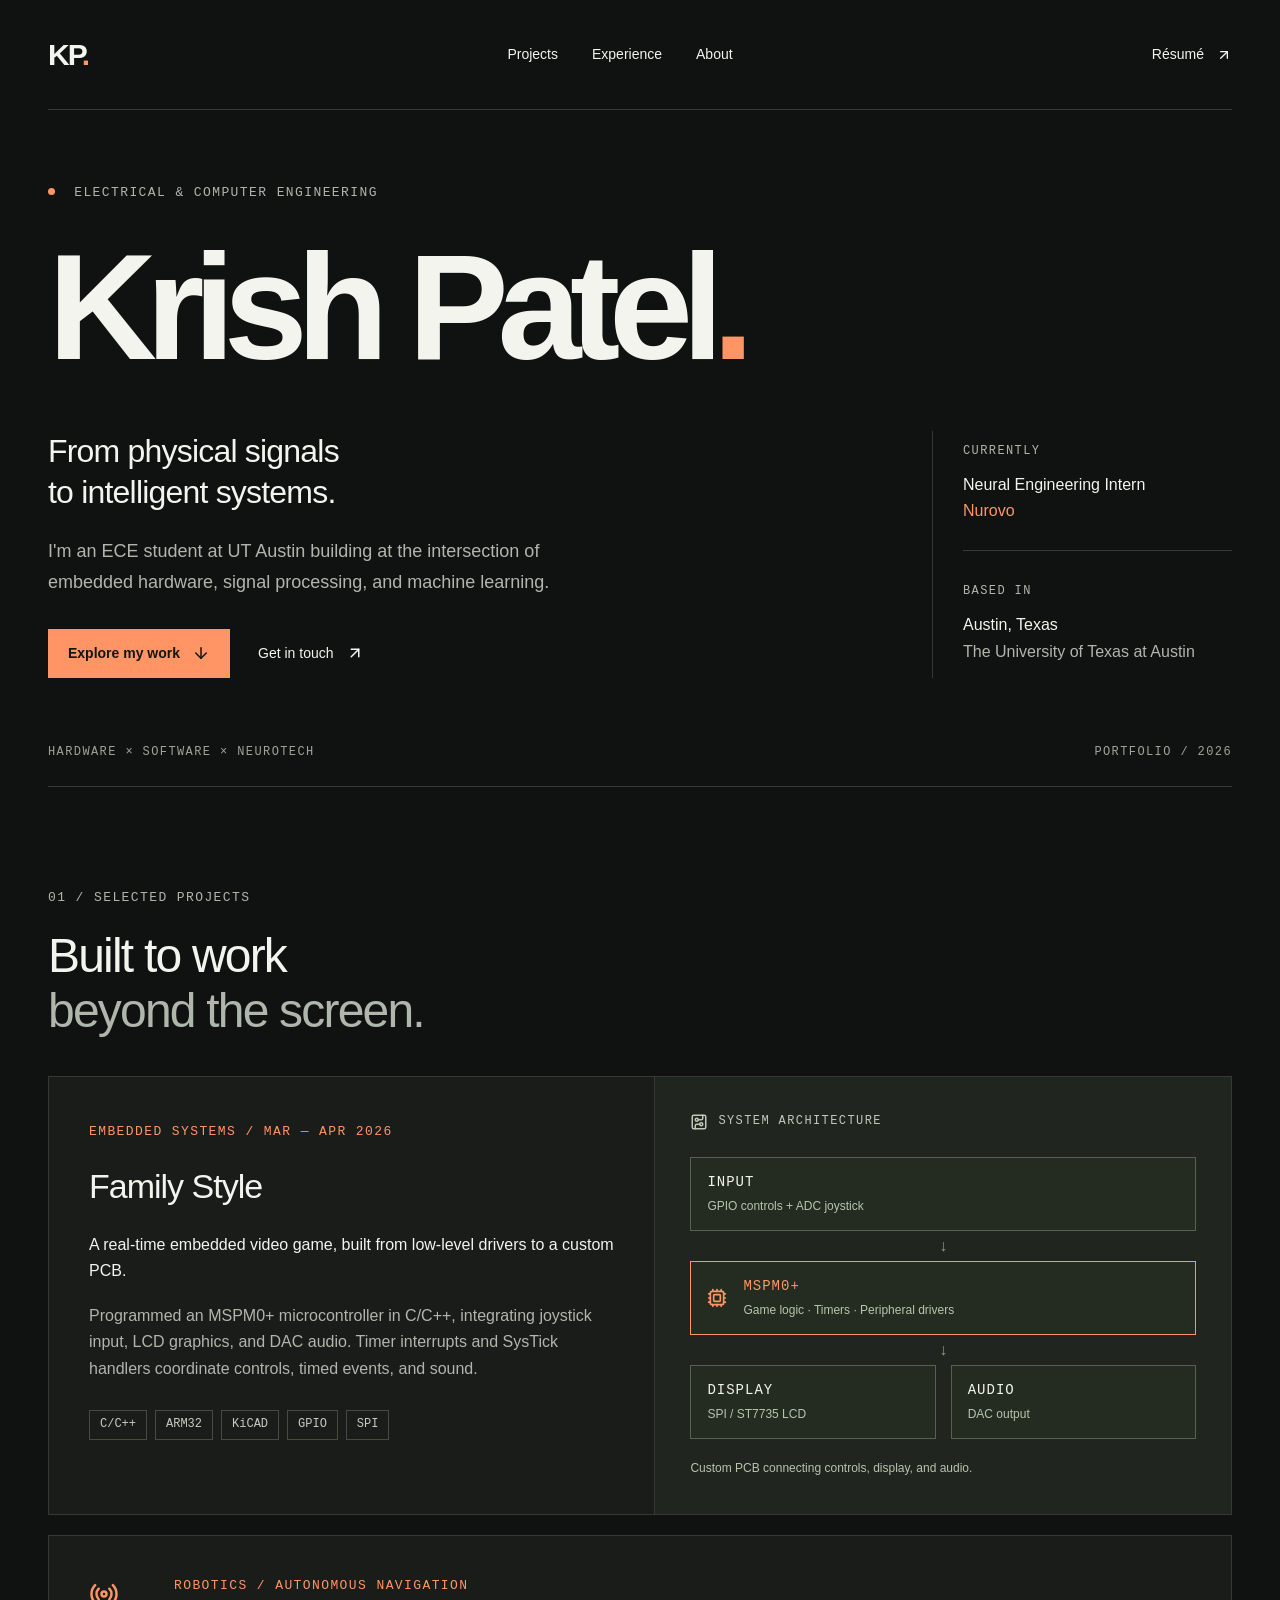
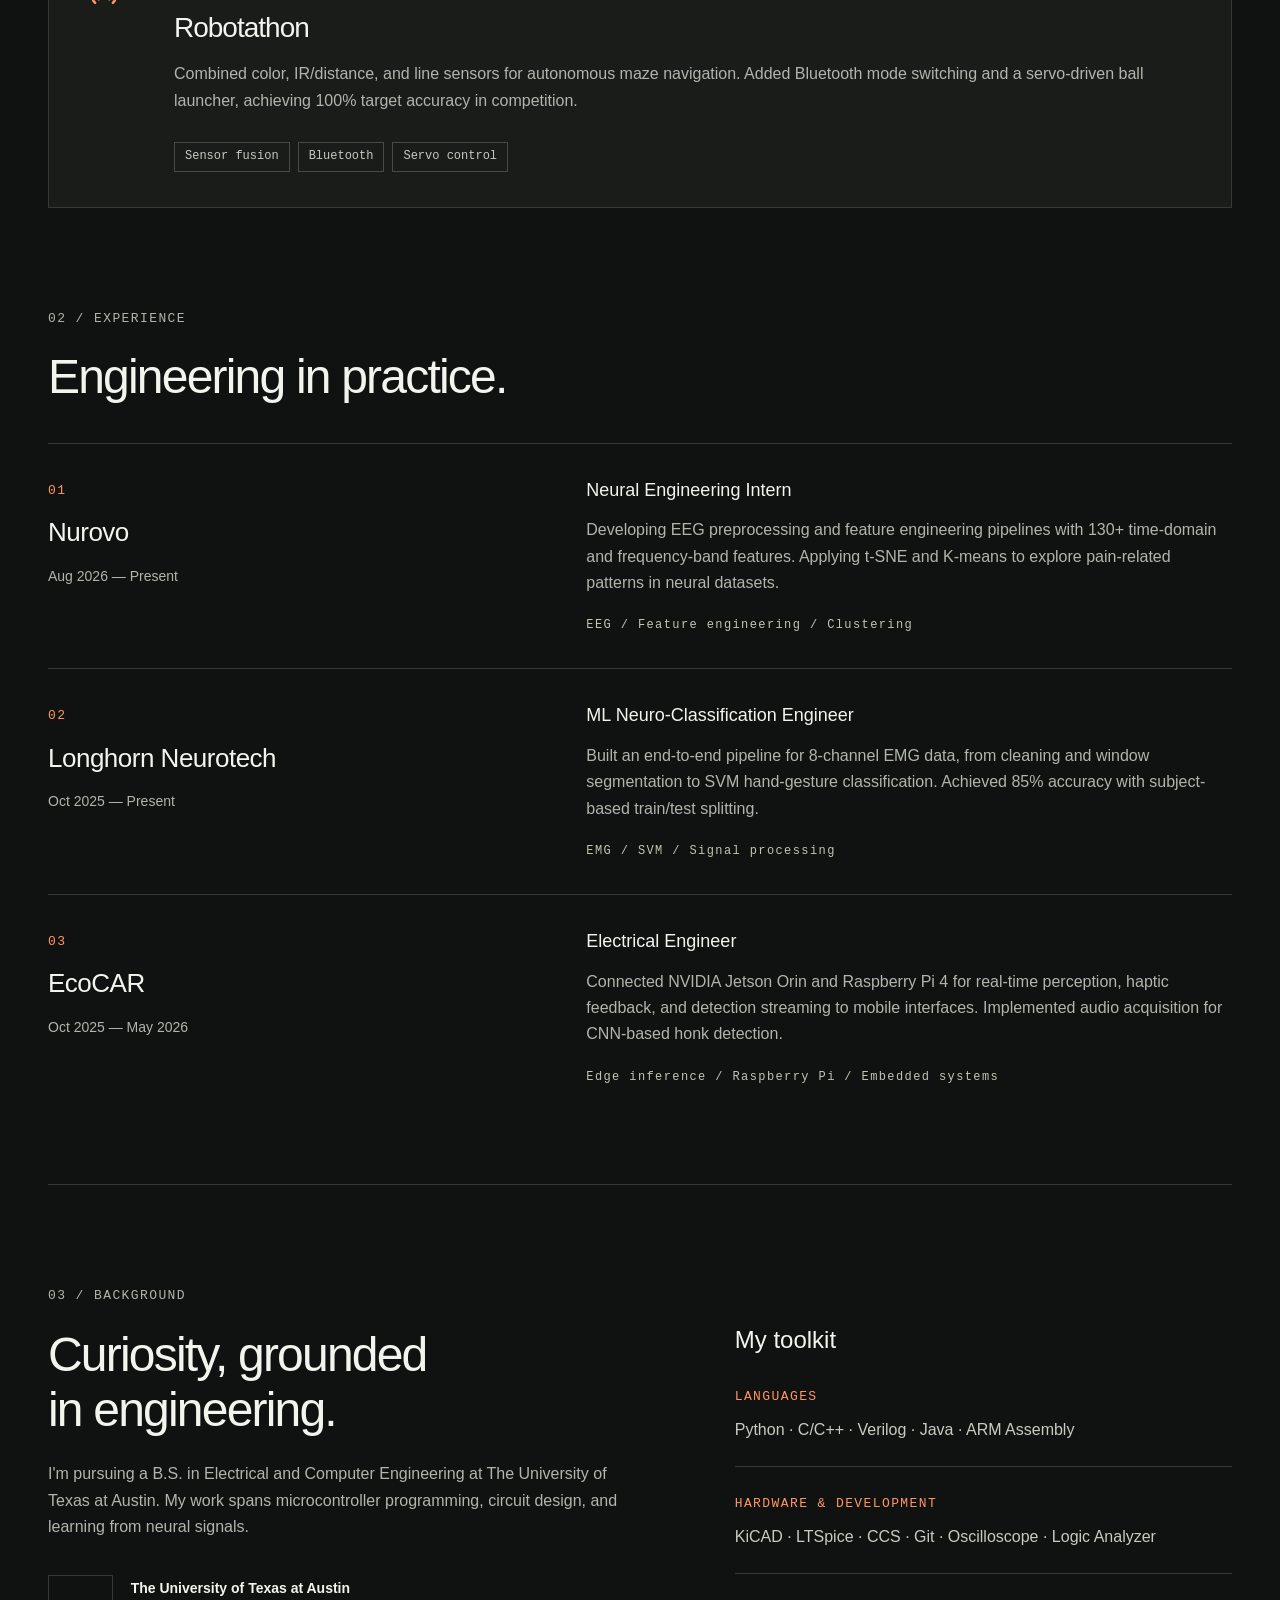
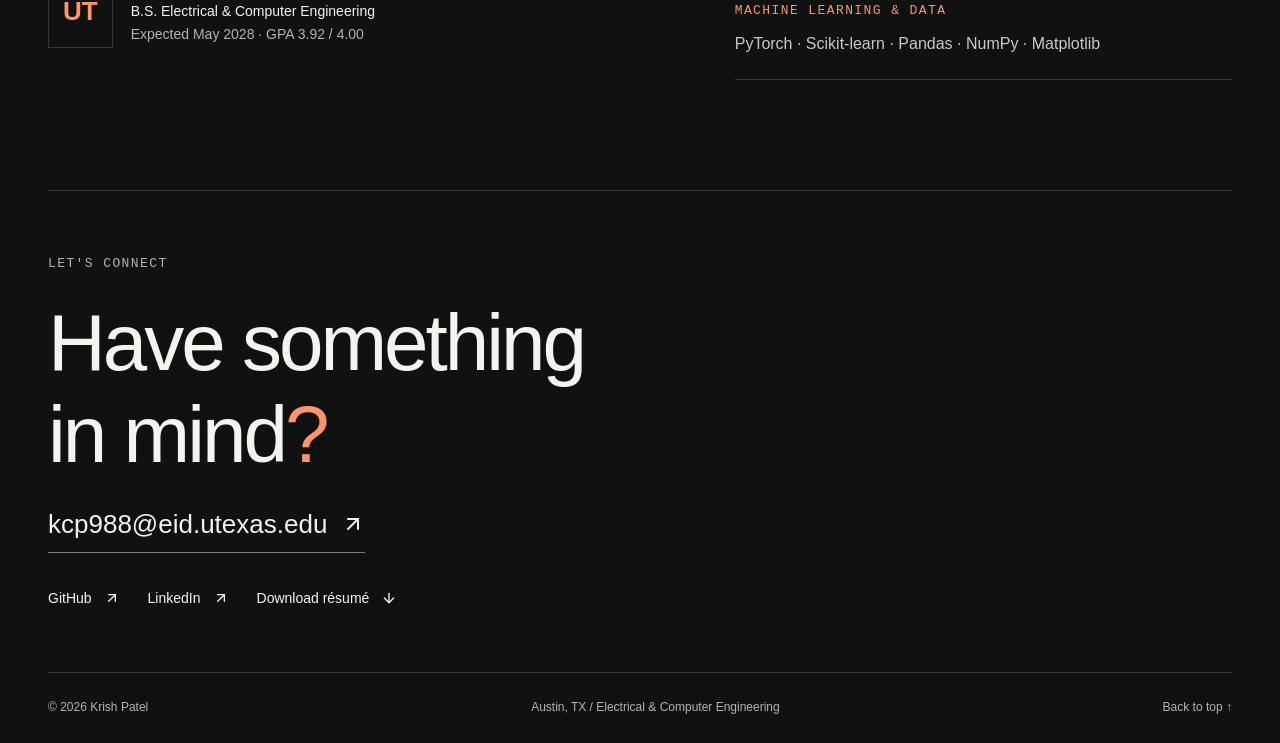
==== index.html @ 600437af "Publish engineering portfolio" ====
<!DOCTYPE html><html lang="en"><head><meta charSet="utf-8"/><meta name="viewport" content="width=device-width, initial-scale=1"/><link rel="stylesheet" href="/_next/static/css/index.FdbSNtQt.css" data-rsc-css-href="/_next/static/css/index.FdbSNtQt.css" data-precedence="vite-rsc/importer-resources"/><link rel="modulepreload" fetchPriority="low" href="/_next/static/chunks/index-Bh30u8IR.js"/><script src="/_next/static/chunks/rolldown-runtime-C60lm6uB.js" type="module" async=""></script><script src="/_next/static/chunks/framework-D_rUT4EX.js" type="module" async=""></script><link rel="modulepreload" href="/_next/static/chunks/layout-segment-context-CDalolja.js" crossorigin=""/><link rel="modulepreload" href="/_next/static/chunks/Icon-BFIcK819.js" crossorigin=""/><title>Krish Patel | Electrical &amp; Computer Engineering</title><meta name="description" content="UT Austin ECE student working across embedded systems, neural signal processing, machine learning, and robotics."/><script>Object.assign(((self[Symbol.for("vinext.navigationRuntime")]??={bootstrap:{routeManifest:null},functions:{}}).bootstrap.rsc??={rsc:[]}),{params:{},nav:{"pathname":"/","searchParams":[]}})</script><link rel="modulepreload" href="/_next/static/chunks/index-Bh30u8IR.js" />
</head><body><a class="skip" href="#main">Skip to content</a><header class="site-header wrap"><a href="#" class="wordmark" aria-label="Krish Patel home">KP<span>.</span></a><nav aria-label="Main navigation"><a href="#projects">Projects</a><a href="#experience">Experience</a><a href="#about">About</a></nav><a class="resume-nav" href="/Krish-Patel-Resume.pdf" target="_blank" rel="noreferrer">Résumé <svg xmlns="http://www.w3.org/2000/svg" width="16" height="16" viewBox="0 0 24 24" fill="none" stroke="currentColor" stroke-width="2" stroke-linecap="round" stroke-linejoin="round" class="lucide lucide-arrow-up-right" aria-hidden="true"><path d="M7 7h10v10"></path><path d="M7 17 17 7"></path></svg></a></header><main id="main"><section class="hero wrap"><div class="eyebrow"><span class="dot"></span> ELECTRICAL &amp; COMPUTER ENGINEERING</div><h1>Krish Patel<span>.</span></h1><div class="hero-bottom"><div><p class="intro">From physical signals<br/>to intelligent systems.</p><p class="hero-description">I&#x27;m an ECE student at UT Austin building at the intersection of embedded hardware, signal processing, and machine learning.</p><div class="actions"><a class="primary-link" href="#projects">Explore my work <svg xmlns="http://www.w3.org/2000/svg" width="18" height="18" viewBox="0 0 24 24" fill="none" stroke="currentColor" stroke-width="2" stroke-linecap="round" stroke-linejoin="round" class="lucide lucide-arrow-down" aria-hidden="true"><path d="M12 5v14"></path><path d="m19 12-7 7-7-7"></path></svg></a><a class="text-link" href="mailto:kcp988@eid.utexas.edu">Get in touch <svg xmlns="http://www.w3.org/2000/svg" width="18" height="18" viewBox="0 0 24 24" fill="none" stroke="currentColor" stroke-width="2" stroke-linecap="round" stroke-linejoin="round" class="lucide lucide-arrow-up-right" aria-hidden="true"><path d="M7 7h10v10"></path><path d="M7 17 17 7"></path></svg></a></div></div><aside class="profile-note"><span class="mono">CURRENTLY</span><p>Neural Engineering Intern<br/><strong>Nurovo</strong></p><div class="note-rule"></div><span class="mono">BASED IN</span><p>Austin, Texas<br/><span class="muted">The University of Texas at Austin</span></p></aside></div><div class="hero-footer"><span>HARDWARE × SOFTWARE × NEUROTECH</span><span>PORTFOLIO / 2026</span></div></section><section id="projects" class="section wrap"><div class="section-heading"><span class="eyebrow">01 / SELECTED PROJECTS</span><h2>Built to work<br/><span class="muted">beyond the screen.</span></h2></div><article class="project featured"><div class="project-content"><span class="mono accent">EMBEDDED SYSTEMS / MAR — APR 2026</span><h3>Family Style</h3><p>A real-time embedded video game, built from low-level drivers to a custom PCB.</p><p class="muted">Programmed an MSPM0+ microcontroller in C/C++, integrating joystick input, LCD graphics, and DAC audio. Timer interrupts and SysTick handlers coordinate controls, timed events, and sound.</p><div class="tags"><span>C/C++</span><span>ARM32</span><span>KiCAD</span><span>GPIO</span><span>SPI</span></div></div><div class="system-panel" aria-label="Family Style system architecture"><div class="diagram-title"><svg xmlns="http://www.w3.org/2000/svg" width="18" height="18" viewBox="0 0 24 24" fill="none" stroke="currentColor" stroke-width="2" stroke-linecap="round" stroke-linejoin="round" class="lucide lucide-circuit-board" aria-hidden="true"><rect width="18" height="18" x="3" y="3" rx="2"></rect><path d="M11 9h4a2 2 0 0 0 2-2V3"></path><circle cx="9" cy="9" r="2"></circle><path d="M7 21v-4a2 2 0 0 1 2-2h4"></path><circle cx="15" cy="15" r="2"></circle></svg><span>SYSTEM ARCHITECTURE</span></div><div class="flow-box">INPUT <span>GPIO controls + ADC joystick</span></div><div class="flow-line">↓</div><div class="flow-box core"><svg xmlns="http://www.w3.org/2000/svg" width="20" height="20" viewBox="0 0 24 24" fill="none" stroke="currentColor" stroke-width="2" stroke-linecap="round" stroke-linejoin="round" class="lucide lucide-cpu" aria-hidden="true"><path d="M12 20v2"></path><path d="M12 2v2"></path><path d="M17 20v2"></path><path d="M17 2v2"></path><path d="M2 12h2"></path><path d="M2 17h2"></path><path d="M2 7h2"></path><path d="M20 12h2"></path><path d="M20 17h2"></path><path d="M20 7h2"></path><path d="M7 20v2"></path><path d="M7 2v2"></path><rect x="4" y="4" width="16" height="16" rx="2"></rect><rect x="8" y="8" width="8" height="8" rx="1"></rect></svg><div>MSPM0+<span>Game logic · Timers · Peripheral drivers</span></div></div><div class="flow-line">↓</div><div class="output-row"><div class="flow-box">DISPLAY<span>SPI / ST7735 LCD</span></div><div class="flow-box">AUDIO<span>DAC output</span></div></div><p class="diagram-caption">Custom PCB connecting controls, display, and audio.</p></div></article><article class="project compact"><div class="project-icon"><svg xmlns="http://www.w3.org/2000/svg" width="30" height="30" viewBox="0 0 24 24" fill="none" stroke="currentColor" stroke-width="2" stroke-linecap="round" stroke-linejoin="round" class="lucide lucide-radio" aria-hidden="true"><path d="M16.247 7.761a6 6 0 0 1 0 8.478"></path><path d="M19.075 4.933a10 10 0 0 1 0 14.134"></path><path d="M4.925 19.067a10 10 0 0 1 0-14.134"></path><path d="M7.753 16.239a6 6 0 0 1 0-8.478"></path><circle cx="12" cy="12" r="2"></circle></svg></div><div><span class="mono accent">ROBOTICS / AUTONOMOUS NAVIGATION</span><h3>Robotathon</h3><p class="muted">Combined color, IR/distance, and line sensors for autonomous maze navigation. Added Bluetooth mode switching and a servo-driven ball launcher, achieving 100% target accuracy in competition.</p><div class="tags"><span>Sensor fusion</span><span>Bluetooth</span><span>Servo control</span></div></div></article></section><section id="experience" class="section wrap"><div class="section-heading"><span class="eyebrow">02 / EXPERIENCE</span><h2>Engineering in practice.</h2></div><div class="experience-list"><article class="experience"><div class="experience-company"><span class="mono accent">0<!-- -->1</span><h3>Nurovo</h3><span class="date">Aug 2026 — Present</span></div><div><h4>Neural Engineering Intern</h4><p class="muted">Developing EEG preprocessing and feature engineering pipelines with 130+ time-domain and frequency-band features. Applying t-SNE and K-means to explore pain-related patterns in neural datasets.</p><p class="experience-tags mono">EEG / Feature engineering / Clustering</p></div></article><article class="experience"><div class="experience-company"><span class="mono accent">0<!-- -->2</span><h3>Longhorn Neurotech</h3><span class="date">Oct 2025 — Present</span></div><div><h4>ML Neuro-Classification Engineer</h4><p class="muted">Built an end-to-end pipeline for 8-channel EMG data, from cleaning and window segmentation to SVM hand-gesture classification. Achieved 85% accuracy with subject-based train/test splitting.</p><p class="experience-tags mono">EMG / SVM / Signal processing</p></div></article><article class="experience"><div class="experience-company"><span class="mono accent">0<!-- -->3</span><h3>EcoCAR</h3><span class="date">Oct 2025 — May 2026</span></div><div><h4>Electrical Engineer</h4><p class="muted">Connected NVIDIA Jetson Orin and Raspberry Pi 4 for real-time perception, haptic feedback, and detection streaming to mobile interfaces. Implemented audio acquisition for CNN-based honk detection.</p><p class="experience-tags mono">Edge inference / Raspberry Pi / Embedded systems</p></div></article></div></section><section id="about" class="section wrap about"><div><span class="eyebrow">03 / BACKGROUND</span><h2>Curiosity, grounded<br/>in engineering.</h2><p class="muted">I&#x27;m pursuing a B.S. in Electrical and Computer Engineering at The University of Texas at Austin. My work spans microcontroller programming, circuit design, and learning from neural signals.</p><div class="education"><span class="ut">UT</span><div><strong>The University of Texas at Austin</strong><p>B.S. Electrical &amp; Computer Engineering</p><span class="muted">Expected May 2028 · GPA 3.92 / 4.00</span></div></div></div><div class="skills"><h3>My toolkit</h3><div><span class="mono accent">LANGUAGES</span><p>Python · C/C++ · Verilog · Java · ARM Assembly</p></div><div><span class="mono accent">HARDWARE &amp; DEVELOPMENT</span><p>KiCAD · LTSpice · CCS · Git · Oscilloscope · Logic Analyzer</p></div><div><span class="mono accent">MACHINE LEARNING &amp; DATA</span><p>PyTorch · Scikit-learn · Pandas · NumPy · Matplotlib</p></div></div></section><section class="contact wrap"><span class="eyebrow">LET&#x27;S CONNECT</span><h2>Have something<br/>in mind<span class="accent">?</span></h2><a class="email-link" href="mailto:kcp988@eid.utexas.edu">kcp988@eid.utexas.edu <svg xmlns="http://www.w3.org/2000/svg" width="24" height="24" viewBox="0 0 24 24" fill="none" stroke="currentColor" stroke-width="2" stroke-linecap="round" stroke-linejoin="round" class="lucide lucide-arrow-up-right" aria-hidden="true"><path d="M7 7h10v10"></path><path d="M7 17 17 7"></path></svg></a><div class="socials"><a href="https://github.com/kpeazy13" target="_blank" rel="noreferrer">GitHub <svg xmlns="http://www.w3.org/2000/svg" width="16" height="16" viewBox="0 0 24 24" fill="none" stroke="currentColor" stroke-width="2" stroke-linecap="round" stroke-linejoin="round" class="lucide lucide-arrow-up-right" aria-hidden="true"><path d="M7 7h10v10"></path><path d="M7 17 17 7"></path></svg></a><a href="https://www.linkedin.com/in/krishkp13" target="_blank" rel="noreferrer">LinkedIn <svg xmlns="http://www.w3.org/2000/svg" width="16" height="16" viewBox="0 0 24 24" fill="none" stroke="currentColor" stroke-width="2" stroke-linecap="round" stroke-linejoin="round" class="lucide lucide-arrow-up-right" aria-hidden="true"><path d="M7 7h10v10"></path><path d="M7 17 17 7"></path></svg></a><a href="/Krish-Patel-Resume.pdf" download="">Download résumé <svg xmlns="http://www.w3.org/2000/svg" width="16" height="16" viewBox="0 0 24 24" fill="none" stroke="currentColor" stroke-width="2" stroke-linecap="round" stroke-linejoin="round" class="lucide lucide-arrow-down" aria-hidden="true"><path d="M12 5v14"></path><path d="m19 12-7 7-7-7"></path></svg></a></div></section></main><footer class="wrap footer"><span>© 2026 Krish Patel</span><span>Austin, TX / Electrical &amp; Computer Engineering</span><a href="#">Back to top ↑</a></footer><script type="module" src="/_next/static/chunks/index-Bh30u8IR.js" id="_R_" async=""></script><script>((self[Symbol.for("vinext.navigationRuntime")]??={bootstrap:{routeManifest:null},functions:{}}).bootstrap.rsc??={rsc:[]}).rsc.push("0:{\"page:/\":\"$L1\",\"layout:/\":\"$L2\",\"route:/\":\"$L3\",\"__route\":\"route:/\",\"__interceptionContext\":null,\"__layoutIds\":[\"layout:/\"],\"__rootLayout\":\"/\",\"__bfcacheSegmentIdentities\":{\"layout:/\":\"[\\\"layout\\\",\\\"layout:/\\\",\\\"root-boundary:/\\\",\\\"\\\"]\",\"page:/\":\"[\\\"page\\\",\\\"page:/\\\",\\\"root-boundary:/\\\",\\\"\\\"]\"},\"__srcPage\":[\"page\"],\"__layoutFlags\":{\"layout:/\":\"s\"},\"__artifactCompatibility\":{\"schemaVersion\":1,\"graphVersion\":\"app-route-graph:1177fd80f83fa7b0\",\"deploymentVersion\":\"95faf7ab-5c0b-42c4-9228-f6898c9ae354\",\"appElementsSchemaVersion\":1,\"rscPayloadSchemaVersion\":1,\"rootBoundaryId\":\"/\",\"renderEpoch\":null}}\n")</script><script>((self[Symbol.for("vinext.navigationRuntime")]??={bootstrap:{routeManifest:null},functions:{}}).bootstrap.rsc??={rsc:[]}).rsc.push("4:I[\"8c0f216c4604\",[],\"Children\",1]\n")</script><script>((self[Symbol.for("vinext.navigationRuntime")]??={bootstrap:{routeManifest:null},functions:{}}).bootstrap.rsc??={rsc:[]}).rsc.push("5:I[\"593f344dc510\",[],\"GlobalErrorBoundary\",1]\n")</script><script>((self[Symbol.for("vinext.navigationRuntime")]??={bootstrap:{routeManifest:null},functions:{}}).bootstrap.rsc??={rsc:[]}).rsc.push("6:I[\"0b874ad30386\",[],\"default\",1]\n")</script><script>((self[Symbol.for("vinext.navigationRuntime")]??={bootstrap:{routeManifest:null},functions:{}}).bootstrap.rsc??={rsc:[]}).rsc.push("7:I[\"593f344dc510\",[],\"ErrorBoundary\",1]\n")</script><script>((self[Symbol.for("vinext.navigationRuntime")]??={bootstrap:{routeManifest:null},functions:{}}).bootstrap.rsc??={rsc:[]}).rsc.push("8:I[\"15c18cfaeeff\",[],\"LayoutSegmentProvider\",1]\n")</script><script>((self[Symbol.for("vinext.navigationRuntime")]??={bootstrap:{routeManifest:null},functions:{}}).bootstrap.rsc??={rsc:[]}).rsc.push("9:I[\"8c0f216c4604\",[],\"Slot\",1]\n")</script><script>((self[Symbol.for("vinext.navigationRuntime")]??={bootstrap:{routeManifest:null},functions:{}}).bootstrap.rsc??={rsc:[]}).rsc.push("a:I[\"593f344dc510\",[],\"NotFoundBoundary\",1]\n")</script><script>((self[Symbol.for("vinext.navigationRuntime")]??={bootstrap:{routeManifest:null},functions:{}}).bootstrap.rsc??={rsc:[]}).rsc.push("b:I[\"9276801271d6\",[],\"AppRouterScrollTarget\",1]\n")</script><script>((self[Symbol.for("vinext.navigationRuntime")]??={bootstrap:{routeManifest:null},functions:{}}).bootstrap.rsc??={rsc:[]}).rsc.push("c:I[\"593f344dc510\",[],\"RedirectBoundary\",1]\n")</script><script>((self[Symbol.for("vinext.navigationRuntime")]??={bootstrap:{routeManifest:null},functions:{}}).bootstrap.rsc??={rsc:[]}).rsc.push(":HL[\"/_next/static/css/index.FdbSNtQt.css\",\"style\"     ]\n")</script><script>((self[Symbol.for("vinext.navigationRuntime")]??={bootstrap:{routeManifest:null},functions:{}}).bootstrap.rsc??={rsc:[]}).rsc.push("2:[[[\"$\",\"link\",\"css:/_next/static/css/index.FdbSNtQt.css\",{\"rel\":\"stylesheet\",\"precedence\":\"vite-rsc/importer-resources\",\"href\":\"/_next/static/css/index.FdbSNtQt.css\",\"data-rsc-css-href\":\"/_next/static/css/index.FdbSNtQt.css\"}],\"$undefined\"],[\"$\",\"html\",null,{\"lang\":\"en\",\"children\":[\"$\",\"body\",null,{\"children\":[\"$\",\"$L4\",null,{}]}]}]]\n")</script><script>((self[Symbol.for("vinext.navigationRuntime")]??={bootstrap:{routeManifest:null},functions:{}}).bootstrap.rsc??={rsc:[]}).rsc.push("3:[[[\"$\",\"meta\",null,{\"charSet\":\"utf-8\"}],[[\"$\",\"title\",\"0\",{\"children\":\"Krish Patel | Electrical \u0026 Computer Engineering\"}],[\"$\",\"meta\",\"1\",{\"name\":\"description\",\"content\":\"UT Austin ECE student working across embedded systems, neural signal processing, machine learning, and robotics.\"}]],[[\"$\",\"meta\",\"0\",{\"name\":\"viewport\",\"content\":\"width=device-width, initial-scale=1\"}]]],[\"$\",\"$L5\",null,{\"fallback\":\"$6\",\"children\":[\"$\",\"$L7\",null,{\"fallback\":\"$6\",\"children\":[\"$\",\"$L8\",null,{\"providerId\":\"layout:/\",\"segmentMap\":{\"children\":[]},\"children\":[\"$\",\"$L9\",null,{\"id\":\"layout:/\",\"parallelSlots\":\"$undefined\",\"children\":[\"$\",\"$La\",null,{\"resetKey\":\"\",\"fallback\":[[\"$\",\"title\",null,{\"children\":\"404: This page could not be found.\"}],[\"$\",\"div\",null,{\"style\":{\"fontFamily\":\"system-ui,\\\"Segoe UI\\\",Roboto,Helvetica,Arial,sans-serif,\\\"Apple Color Emoji\\\",\\\"Segoe UI Emoji\\\"\",\"height\":\"100vh\",\"textAlign\":\"center\",\"display\":\"flex\",\"flexDirection\":\"column\",\"alignItems\":\"center\",\"justifyContent\":\"center\"},\"children\":[\"$\",\"div\",null,{\"children\":[[\"$\",\"style\",null,{\"dangerouslySetInnerHTML\":{\"__html\":\"body{color:#000;background:#fff;margin:0}.next-error-h1{border-right:1px solid rgba(0,0,0,.3)}@media (prefers-color-scheme:dark){body{color:#fff;background:#000}.next-error-h1{border-right:1px solid rgba(255,255,255,.3)}}\"}}],[\"$\",\"h1\",null,{\"className\":\"next-error-h1\",\"style\":{\"display\":\"inline-block\",\"margin\":\"0 20px 0 0\",\"padding\":\"0 23px 0 0\",\"fontSize\":24,\"fontWeight\":500,\"verticalAlign\":\"top\",\"lineHeight\":\"49px\"},\"children\":404}],[\"$\",\"div\",null,{\"style\":{\"display\":\"inline-block\"},\"children\":[\"$\",\"h2\",null,{\"style\":{\"fontSize\":14,\"fontWeight\":400,\"lineHeight\":\"49px\",\"margin\":0},\"children\":\"This page could not be found.\"}]}]]}]}]],\"children\":[\"$\",\"$Lb\",null,{\"children\":[\"$\",\"$Lc\",null,{\"children\":[[\"$\",\"$L8\",null,{\"providerId\":\"page:/\",\"segmentMap\":{\"children\":[\"__PAGE__\"]},\"children\":[\"$\",\"$L9\",null,{\"id\":\"page:/\"}]}],null]}]}]}]}]}]}]}],null,null]\n")</script><script>((self[Symbol.for("vinext.navigationRuntime")]??={bootstrap:{routeManifest:null},functions:{}}).bootstrap.rsc??={rsc:[]}).rsc.push("d:I[\"339f946bc456\",[],\"default\",1]\n")</script><script>((self[Symbol.for("vinext.navigationRuntime")]??={bootstrap:{routeManifest:null},functions:{}}).bootstrap.rsc??={rsc:[]}).rsc.push("1:[[\"$\",\"a\",null,{\"className\":\"skip\",\"href\":\"#main\",\"children\":\"Skip to content\"}],[\"$\",\"header\",null,{\"className\":\"site-header wrap\",\"children\":[[\"$\",\"a\",null,{\"href\":\"#\",\"className\":\"wordmark\",\"aria-label\":\"Krish Patel home\",\"children\":[\"KP\",[\"$\",\"span\",null,{\"children\":\".\"}]]}],[\"$\",\"nav\",null,{\"aria-label\":\"Main navigation\",\"children\":[[\"$\",\"a\",null,{\"href\":\"#projects\",\"children\":\"Projects\"}],[\"$\",\"a\",null,{\"href\":\"#experience\",\"children\":\"Experience\"}],[\"$\",\"a\",null,{\"href\":\"#about\",\"children\":\"About\"}]]}],[\"$\",\"a\",null,{\"className\":\"resume-nav\",\"href\":\"/Krish-Patel-Resume.pdf\",\"target\":\"_blank\",\"rel\":\"noreferrer\",\"children\":[\"Résumé \",[\"$\",\"$Ld\",null,{\"ref\":\"$undefined\",\"iconNode\":[[\"path\",{\"d\":\"M7 7h10v10\",\"key\":\"1tivn9\"}],[\"path\",{\"d\":\"M7 17 17 7\",\"key\":\"1vkiza\"}]],\"className\":\"lucide-arrow-up-right\",\"size\":16}]]}]]}],[\"$\",\"main\",null,{\"id\":\"main\",\"children\":[[\"$\",\"section\",null,{\"className\":\"hero wrap\",\"children\":[[\"$\",\"div\",null,{\"className\":\"eyebrow\",\"children\":[[\"$\",\"span\",null,{\"className\":\"dot\"}],\" ELECTRICAL \u0026 COMPUTER ENGINEERING\"]}],[\"$\",\"h1\",null,{\"children\":[\"Krish Patel\",[\"$\",\"span\",null,{\"children\":\".\"}]]}],[\"$\",\"div\",null,{\"className\":\"hero-bottom\",\"children\":[[\"$\",\"div\",null,{\"children\":[[\"$\",\"p\",null,{\"className\":\"intro\",\"children\":[\"From physical signals\",[\"$\",\"br\",null,{}],\"to intelligent systems.\"]}],[\"$\",\"p\",null,{\"className\":\"hero-description\",\"children\":\"I'm an ECE student at UT Austin building at the intersection of embedded hardware, signal processing, and machine learning.\"}],[\"$\",\"div\",null,{\"className\":\"actions\",\"children\":[[\"$\",\"a\",null,{\"className\":\"primary-link\",\"href\":\"#projects\",\"children\":[\"Explore my work \",[\"$\",\"$Ld\",null,{\"ref\":\"$undefined\",\"iconNode\":[[\"path\",{\"d\":\"M12 5v14\",\"key\":\"s699le\"}],[\"path\",{\"d\":\"m19 12-7 7-7-7\",\"key\":\"1idqje\"}]],\"className\":\"lucide-arrow-down\",\"size\":18}]]}],[\"$\",\"a\",null,{\"className\":\"text-link\",\"href\":\"mailto:kcp988@eid.utexas.edu\",\"children\":[\"Get in touch \",[\"$\",\"$Ld\",null,{\"ref\":\"$undefined\",\"iconNode\":\"$1:1:props:children:2:props:children:1:props:iconNode\",\"className\":\"lucide-arrow-up-right\",\"size\":18}]]}]]}]]}],[\"$\",\"aside\",null,{\"className\":\"profile-note\",\"children\":[[\"$\",\"span\",null,{\"className\":\"mono\",\"children\":\"CURRENTLY\"}],[\"$\",\"p\",null,{\"children\":[\"Neural Engineering Intern\",[\"$\",\"br\",null,{}],[\"$\",\"strong\",null,{\"children\":\"Nurovo\"}]]}],[\"$\",\"div\",null,{\"className\":\"note-rule\"}],[\"$\",\"span\",null,{\"className\":\"mono\",\"children\":\"BASED IN\"}],[\"$\",\"p\",null,{\"children\":[\"Austin, Texas\",[\"$\",\"br\",null,{}],[\"$\",\"span\",null,{\"className\":\"muted\",\"children\":\"The University of Texas at Austin\"}]]}]]}]]}],[\"$\",\"div\",null,{\"className\":\"hero-footer\",\"children\":[[\"$\",\"span\",null,{\"children\":\"HARDWARE × SOFTWARE × NEUROTECH\"}],[\"$\",\"span\",null,{\"children\":\"PORTFOLIO / 2026\"}]]}]]}],[\"$\",\"section\",null,{\"id\":\"projects\",\"className\":\"section wrap\",\"children\":[[\"$\",\"div\",null,{\"className\":\"section-heading\",\"children\":[[\"$\",\"span\",null,{\"className\":\"eyebrow\",\"children\":\"01 / SELECTED PROJECTS\"}],[\"$\",\"h2\",null,{\"children\":[\"Built to work\",[\"$\",\"br\",null,{}],[\"$\",\"span\",null,{\"className\":\"muted\",\"children\":\"beyond the screen.\"}]]}]]}],[\"$\",\"article\",null,{\"className\":\"project featured\",\"children\":[[\"$\",\"div\",null,{\"className\":\"project-content\",\"children\":[[\"$\",\"span\",null,{\"className\":\"mono accent\",\"children\":\"EMBEDDED SYSTEMS / MAR — APR 2026\"}],[\"$\",\"h3\",null,{\"children\":\"Family Style\"}],[\"$\",\"p\",null,{\"children\":\"A real-time embedded video game, built from low-level drivers to a custom PCB.\"}],[\"$\",\"p\",null,{\"className\":\"muted\",\"children\":\"Programmed an MSPM0+ microcontroller in C/C++, integrating joystick input, LCD graphics, and DAC audio. Timer interrupts and SysTick handlers coordinate controls, timed events, and sound.\"}],[\"$\",\"div\",null,{\"className\":\"tags\",\"children\":[[\"$\",\"span\",\"C/C++\",{\"children\":\"C/C++\"}],[\"$\",\"span\",\"ARM32\",{\"children\":\"ARM32\"}],[\"$\",\"span\",\"KiCAD\",{\"children\":\"KiCAD\"}],[\"$\",\"span\",\"GPIO\",{\"children\":\"GPIO\"}],[\"$\",\"span\",\"SPI\",{\"children\":\"SPI\"}]]}]]}],[\"$\",\"div\",null,{\"className\":\"system-panel\",\"aria-label\":\"Family Style system architecture\",\"children\":[[\"$\",\"div\",null,{\"className\":\"diagram-title\",\"children\":[[\"$\",\"$Ld\",null,{\"ref\":\"$undefined\",\"iconNode\":[[\"rect\",{\"width\":\"18\",\"height\":\"18\",\"x\":\"3\",\"y\":\"3\",\"rx\":\"2\",\"key\":\"afitv7\"}],[\"path\",{\"d\":\"M11 9h4a2 2 0 0 0 2-2V3\",\"key\":\"1ve2rv\"}],[\"circle\",{\"cx\":\"9\",\"cy\":\"9\",\"r\":\"2\",\"key\":\"af1f0g\"}],[\"path\",{\"d\":\"M7 21v-4a2 2 0 0 1 2-2h4\",\"key\":\"1fwkro\"}],[\"circle\",{\"cx\":\"15\",\"cy\":\"15\",\"r\":\"2\",\"key\":\"3i40o0\"}]],\"className\":\"lucide-circuit-board\",\"size\":18}],[\"$\",\"span\",null,{\"children\":\"SYSTEM ARCHITECTURE\"}]]}],[\"$\",\"div\",null,{\"className\":\"flow-box\",\"children\":[\"INPUT \",[\"$\",\"span\",null,{\"children\":\"GPIO controls + ADC joystick\"}]]}],[\"$\",\"div\",null,{\"className\":\"flow-line\",\"children\":\"↓\"}],[\"$\",\"div\",null,{\"className\":\"flow-box core\",\"children\":[[\"$\",\"$Ld\",null,{\"ref\":\"$undefined\",\"iconNode\":[[\"path\",{\"d\":\"M12 20v2\",\"key\":\"1lh1kg\"}],[\"path\",{\"d\":\"M12 2v2\",\"key\":\"tus03m\"}],[\"path\",{\"d\":\"M17 20v2\",\"key\":\"1rnc9c\"}],[\"path\",{\"d\":\"M17 2v2\",\"key\":\"11trls\"}],[\"path\",{\"d\":\"M2 12h2\",\"key\":\"1t8f8n\"}],[\"path\",{\"d\":\"M2 17h2\",\"key\":\"7oei6x\"}],[\"path\",{\"d\":\"M2 7h2\",\"key\":\"asdhe0\"}],[\"path\",{\"d\":\"M20 12h2\",\"key\":\"1q8mjw\"}],[\"path\",{\"d\":\"M20 17h2\",\"key\":\"1fpfkl\"}],[\"path\",{\"d\":\"M20 7h2\",\"key\":\"1o8tra\"}],[\"path\",{\"d\":\"M7 20v2\",\"key\":\"4gnj0m\"}],[\"path\",{\"d\":\"M7 2v2\",\"key\":\"1i4yhu\"}],[\"rect\",{\"x\":\"4\",\"y\":\"4\",\"width\":\"16\",\"height\":\"16\",\"rx\":\"2\",\"key\":\"1vbyd7\"}],[\"rect\",{\"x\":\"8\",\"y\":\"8\",\"width\":\"8\",\"height\":\"8\",\"rx\":\"1\",\"key\":\"z9xiuo\"}]],\"className\":\"lucide-cpu\",\"size\":20}],\"$Le\"]}],\"$Lf\",\"$L10\",\"$L11\"]}]]}],\"$L12\"]}],\"$L13\",\"$L14\",\"$L15\"]}],\"$L16\"]\n")</script><script>((self[Symbol.for("vinext.navigationRuntime")]??={bootstrap:{routeManifest:null},functions:{}}).bootstrap.rsc??={rsc:[]}).rsc.push("e:[\"$\",\"div\",null,{\"children\":[\"MSPM0+\",[\"$\",\"span\",null,{\"children\":\"Game logic · Timers · Peripheral drivers\"}]]}]\n")</script><script>((self[Symbol.for("vinext.navigationRuntime")]??={bootstrap:{routeManifest:null},functions:{}}).bootstrap.rsc??={rsc:[]}).rsc.push("f:[\"$\",\"div\",null,{\"className\":\"flow-line\",\"children\":\"↓\"}]\n")</script><script>((self[Symbol.for("vinext.navigationRuntime")]??={bootstrap:{routeManifest:null},functions:{}}).bootstrap.rsc??={rsc:[]}).rsc.push("10:[\"$\",\"div\",null,{\"className\":\"output-row\",\"children\":[[\"$\",\"div\",null,{\"className\":\"flow-box\",\"children\":[\"DISPLAY\",[\"$\",\"span\",null,{\"children\":\"SPI / ST7735 LCD\"}]]}],[\"$\",\"div\",null,{\"className\":\"flow-box\",\"children\":[\"AUDIO\",[\"$\",\"span\",null,{\"children\":\"DAC output\"}]]}]]}]\n")</script><script>((self[Symbol.for("vinext.navigationRuntime")]??={bootstrap:{routeManifest:null},functions:{}}).bootstrap.rsc??={rsc:[]}).rsc.push("11:[\"$\",\"p\",null,{\"className\":\"diagram-caption\",\"children\":\"Custom PCB connecting controls, display, and audio.\"}]\n")</script><script>((self[Symbol.for("vinext.navigationRuntime")]??={bootstrap:{routeManifest:null},functions:{}}).bootstrap.rsc??={rsc:[]}).rsc.push("12:[\"$\",\"article\",null,{\"className\":\"project compact\",\"children\":[[\"$\",\"div\",null,{\"className\":\"project-icon\",\"children\":[\"$\",\"$Ld\",null,{\"ref\":\"$undefined\",\"iconNode\":[[\"path\",{\"d\":\"M16.247 7.761a6 6 0 0 1 0 8.478\",\"key\":\"1fwjs5\"}],[\"path\",{\"d\":\"M19.075 4.933a10 10 0 0 1 0 14.134\",\"key\":\"ehdyv1\"}],[\"path\",{\"d\":\"M4.925 19.067a10 10 0 0 1 0-14.134\",\"key\":\"1q22gi\"}],[\"path\",{\"d\":\"M7.753 16.239a6 6 0 0 1 0-8.478\",\"key\":\"r2q7qm\"}],[\"circle\",{\"cx\":\"12\",\"cy\":\"12\",\"r\":\"2\",\"key\":\"1c9p78\"}]],\"className\":\"lucide-radio\",\"size\":30}]}],[\"$\",\"div\",null,{\"children\":[[\"$\",\"span\",null,{\"className\":\"mono accent\",\"children\":\"ROBOTICS / AUTONOMOUS NAVIGATION\"}],[\"$\",\"h3\",null,{\"children\":\"Robotathon\"}],[\"$\",\"p\",null,{\"className\":\"muted\",\"children\":\"Combined color, IR/distance, and line sensors for autonomous maze navigation. Added Bluetooth mode switching and a servo-driven ball launcher, achieving 100% target accuracy in competition.\"}],[\"$\",\"div\",null,{\"className\":\"tags\",\"children\":[[\"$\",\"span\",\"Sensor fusion\",{\"children\":\"Sensor fusion\"}],[\"$\",\"span\",\"Bluetooth\",{\"children\":\"Bluetooth\"}],[\"$\",\"span\",\"Servo control\",{\"children\":\"Servo control\"}]]}]]}]]}]\n")</script><script>((self[Symbol.for("vinext.navigationRuntime")]??={bootstrap:{routeManifest:null},functions:{}}).bootstrap.rsc??={rsc:[]}).rsc.push("13:[\"$\",\"section\",null,{\"id\":\"experience\",\"className\":\"section wrap\",\"children\":[[\"$\",\"div\",null,{\"className\":\"section-heading\",\"children\":[[\"$\",\"span\",null,{\"className\":\"eyebrow\",\"children\":\"02 / EXPERIENCE\"}],[\"$\",\"h2\",null,{\"children\":\"Engineering in practice.\"}]]}],[\"$\",\"div\",null,{\"className\":\"experience-list\",\"children\":[[\"$\",\"article\",\"Nurovo\",{\"className\":\"experience\",\"children\":[[\"$\",\"div\",null,{\"className\":\"experience-company\",\"children\":[[\"$\",\"span\",null,{\"className\":\"mono accent\",\"children\":[\"0\",1]}],[\"$\",\"h3\",null,{\"children\":\"Nurovo\"}],[\"$\",\"span\",null,{\"className\":\"date\",\"children\":\"Aug 2026 — Present\"}]]}],[\"$\",\"div\",null,{\"children\":[[\"$\",\"h4\",null,{\"children\":\"Neural Engineering Intern\"}],[\"$\",\"p\",null,{\"className\":\"muted\",\"children\":\"Developing EEG preprocessing and feature engineering pipelines with 130+ time-domain and frequency-band features. Applying t-SNE and K-means to explore pain-related patterns in neural datasets.\"}],[\"$\",\"p\",null,{\"className\":\"experience-tags mono\",\"children\":\"EEG / Feature engineering / Clustering\"}]]}]]}],[\"$\",\"article\",\"Longhorn Neurotech\",{\"className\":\"experience\",\"children\":[[\"$\",\"div\",null,{\"className\":\"experience-company\",\"children\":[[\"$\",\"span\",null,{\"className\":\"mono accent\",\"children\":[\"0\",2]}],[\"$\",\"h3\",null,{\"children\":\"Longhorn Neurotech\"}],[\"$\",\"span\",null,{\"className\":\"date\",\"children\":\"Oct 2025 — Present\"}]]}],[\"$\",\"div\",null,{\"children\":[[\"$\",\"h4\",null,{\"children\":\"ML Neuro-Classification Engineer\"}],[\"$\",\"p\",null,{\"className\":\"muted\",\"children\":\"Built an end-to-end pipeline for 8-channel EMG data, from cleaning and window segmentation to SVM hand-gesture classification. Achieved 85% accuracy with subject-based train/test splitting.\"}],[\"$\",\"p\",null,{\"className\":\"experience-tags mono\",\"children\":\"EMG / SVM / Signal processing\"}]]}]]}],[\"$\",\"article\",\"EcoCAR\",{\"className\":\"experience\",\"children\":[[\"$\",\"div\",null,{\"className\":\"experience-company\",\"children\":[[\"$\",\"span\",null,{\"className\":\"mono accent\",\"children\":[\"0\",3]}],[\"$\",\"h3\",null,{\"children\":\"EcoCAR\"}],[\"$\",\"span\",null,{\"className\":\"date\",\"children\":\"Oct 2025 — May 2026\"}]]}],[\"$\",\"div\",null,{\"children\":[[\"$\",\"h4\",null,{\"children\":\"Electrical Engineer\"}],[\"$\",\"p\",null,{\"className\":\"muted\",\"children\":\"Connected NVIDIA Jetson Orin and Raspberry Pi 4 for real-time perception, haptic feedback, and detection streaming to mobile interfaces. Implemented audio acquisition for CNN-based honk detection.\"}],[\"$\",\"p\",null,{\"className\":\"experience-tags mono\",\"children\":\"Edge inference / Raspberry Pi / Embedded systems\"}]]}]]}]]}]]}]\n")</script><script>((self[Symbol.for("vinext.navigationRuntime")]??={bootstrap:{routeManifest:null},functions:{}}).bootstrap.rsc??={rsc:[]}).rsc.push("14:[\"$\",\"section\",null,{\"id\":\"about\",\"className\":\"section wrap about\",\"children\":[[\"$\",\"div\",null,{\"children\":[[\"$\",\"span\",null,{\"className\":\"eyebrow\",\"children\":\"03 / BACKGROUND\"}],[\"$\",\"h2\",null,{\"children\":[\"Curiosity, grounded\",[\"$\",\"br\",null,{}],\"in engineering.\"]}],[\"$\",\"p\",null,{\"className\":\"muted\",\"children\":\"I'm pursuing a B.S. in Electrical and Computer Engineering at The University of Texas at Austin. My work spans microcontroller programming, circuit design, and learning from neural signals.\"}],[\"$\",\"div\",null,{\"className\":\"education\",\"children\":[[\"$\",\"span\",null,{\"className\":\"ut\",\"children\":\"UT\"}],[\"$\",\"div\",null,{\"children\":[[\"$\",\"strong\",null,{\"children\":\"The University of Texas at Austin\"}],[\"$\",\"p\",null,{\"children\":\"B.S. Electrical \u0026 Computer Engineering\"}],[\"$\",\"span\",null,{\"className\":\"muted\",\"children\":\"Expected May 2028 · GPA 3.92 / 4.00\"}]]}]]}]]}],[\"$\",\"div\",null,{\"className\":\"skills\",\"children\":[[\"$\",\"h3\",null,{\"children\":\"My toolkit\"}],[\"$\",\"div\",null,{\"children\":[[\"$\",\"span\",null,{\"className\":\"mono accent\",\"children\":\"LANGUAGES\"}],[\"$\",\"p\",null,{\"children\":\"Python · C/C++ · Verilog · Java · ARM Assembly\"}]]}],[\"$\",\"div\",null,{\"children\":[[\"$\",\"span\",null,{\"className\":\"mono accent\",\"children\":\"HARDWARE \u0026 DEVELOPMENT\"}],[\"$\",\"p\",null,{\"children\":\"KiCAD · LTSpice · CCS · Git · Oscilloscope · Logic Analyzer\"}]]}],[\"$\",\"div\",null,{\"children\":[[\"$\",\"span\",null,{\"className\":\"mono accent\",\"children\":\"MACHINE LEARNING \u0026 DATA\"}],[\"$\",\"p\",null,{\"children\":\"PyTorch · Scikit-learn · Pandas · NumPy · Matplotlib\"}]]}]]}]]}]\n")</script><script>((self[Symbol.for("vinext.navigationRuntime")]??={bootstrap:{routeManifest:null},functions:{}}).bootstrap.rsc??={rsc:[]}).rsc.push("15:[\"$\",\"section\",null,{\"className\":\"contact wrap\",\"children\":[[\"$\",\"span\",null,{\"className\":\"eyebrow\",\"children\":\"LET'S CONNECT\"}],[\"$\",\"h2\",null,{\"children\":[\"Have something\",[\"$\",\"br\",null,{}],\"in mind\",[\"$\",\"span\",null,{\"className\":\"accent\",\"children\":\"?\"}]]}],[\"$\",\"a\",null,{\"className\":\"email-link\",\"href\":\"mailto:kcp988@eid.utexas.edu\",\"children\":[\"kcp988@eid.utexas.edu \",[\"$\",\"$Ld\",null,{\"ref\":\"$undefined\",\"iconNode\":\"$1:1:props:children:2:props:children:1:props:iconNode\",\"className\":\"lucide-arrow-up-right\"}]]}],[\"$\",\"div\",null,{\"className\":\"socials\",\"children\":[[\"$\",\"a\",null,{\"href\":\"https://github.com/kpeazy13\",\"target\":\"_blank\",\"rel\":\"noreferrer\",\"children\":[\"GitHub \",[\"$\",\"$Ld\",null,{\"ref\":\"$undefined\",\"iconNode\":\"$1:1:props:children:2:props:children:1:props:iconNode\",\"className\":\"lucide-arrow-up-right\",\"size\":16}]]}],[\"$\",\"a\",null,{\"href\":\"https://www.linkedin.com/in/krishkp13\",\"target\":\"_blank\",\"rel\":\"noreferrer\",\"children\":[\"LinkedIn \",[\"$\",\"$Ld\",null,{\"ref\":\"$undefined\",\"iconNode\":\"$1:1:props:children:2:props:children:1:props:iconNode\",\"className\":\"lucide-arrow-up-right\",\"size\":16}]]}],[\"$\",\"a\",null,{\"href\":\"/Krish-Patel-Resume.pdf\",\"download\":true,\"children\":[\"Download résumé \",[\"$\",\"$Ld\",null,{\"ref\":\"$undefined\",\"iconNode\":\"$1:2:props:children:0:props:children:2:props:children:0:props:children:2:props:children:0:props:children:1:props:iconNode\",\"className\":\"lucide-arrow-down\",\"size\":16}]]}]]}]]}]\n")</script><script>((self[Symbol.for("vinext.navigationRuntime")]??={bootstrap:{routeManifest:null},functions:{}}).bootstrap.rsc??={rsc:[]}).rsc.push("16:[\"$\",\"footer\",null,{\"className\":\"wrap footer\",\"children\":[[\"$\",\"span\",null,{\"children\":\"© 2026 Krish Patel\"}],[\"$\",\"span\",null,{\"children\":\"Austin, TX / Electrical \u0026 Computer Engineering\"}],[\"$\",\"a\",null,{\"href\":\"#\",\"children\":\"Back to top ↑\"}]]}]\n")</script><script>Object.assign(((self[Symbol.for("vinext.navigationRuntime")]??={bootstrap:{routeManifest:null},functions:{}}).bootstrap.rsc??={rsc:[]}),{"initialCacheKind":"static"});((self[Symbol.for("vinext.navigationRuntime")]??={bootstrap:{routeManifest:null},functions:{}}).bootstrap.rsc??={rsc:[]}).done=true</script></body></html>
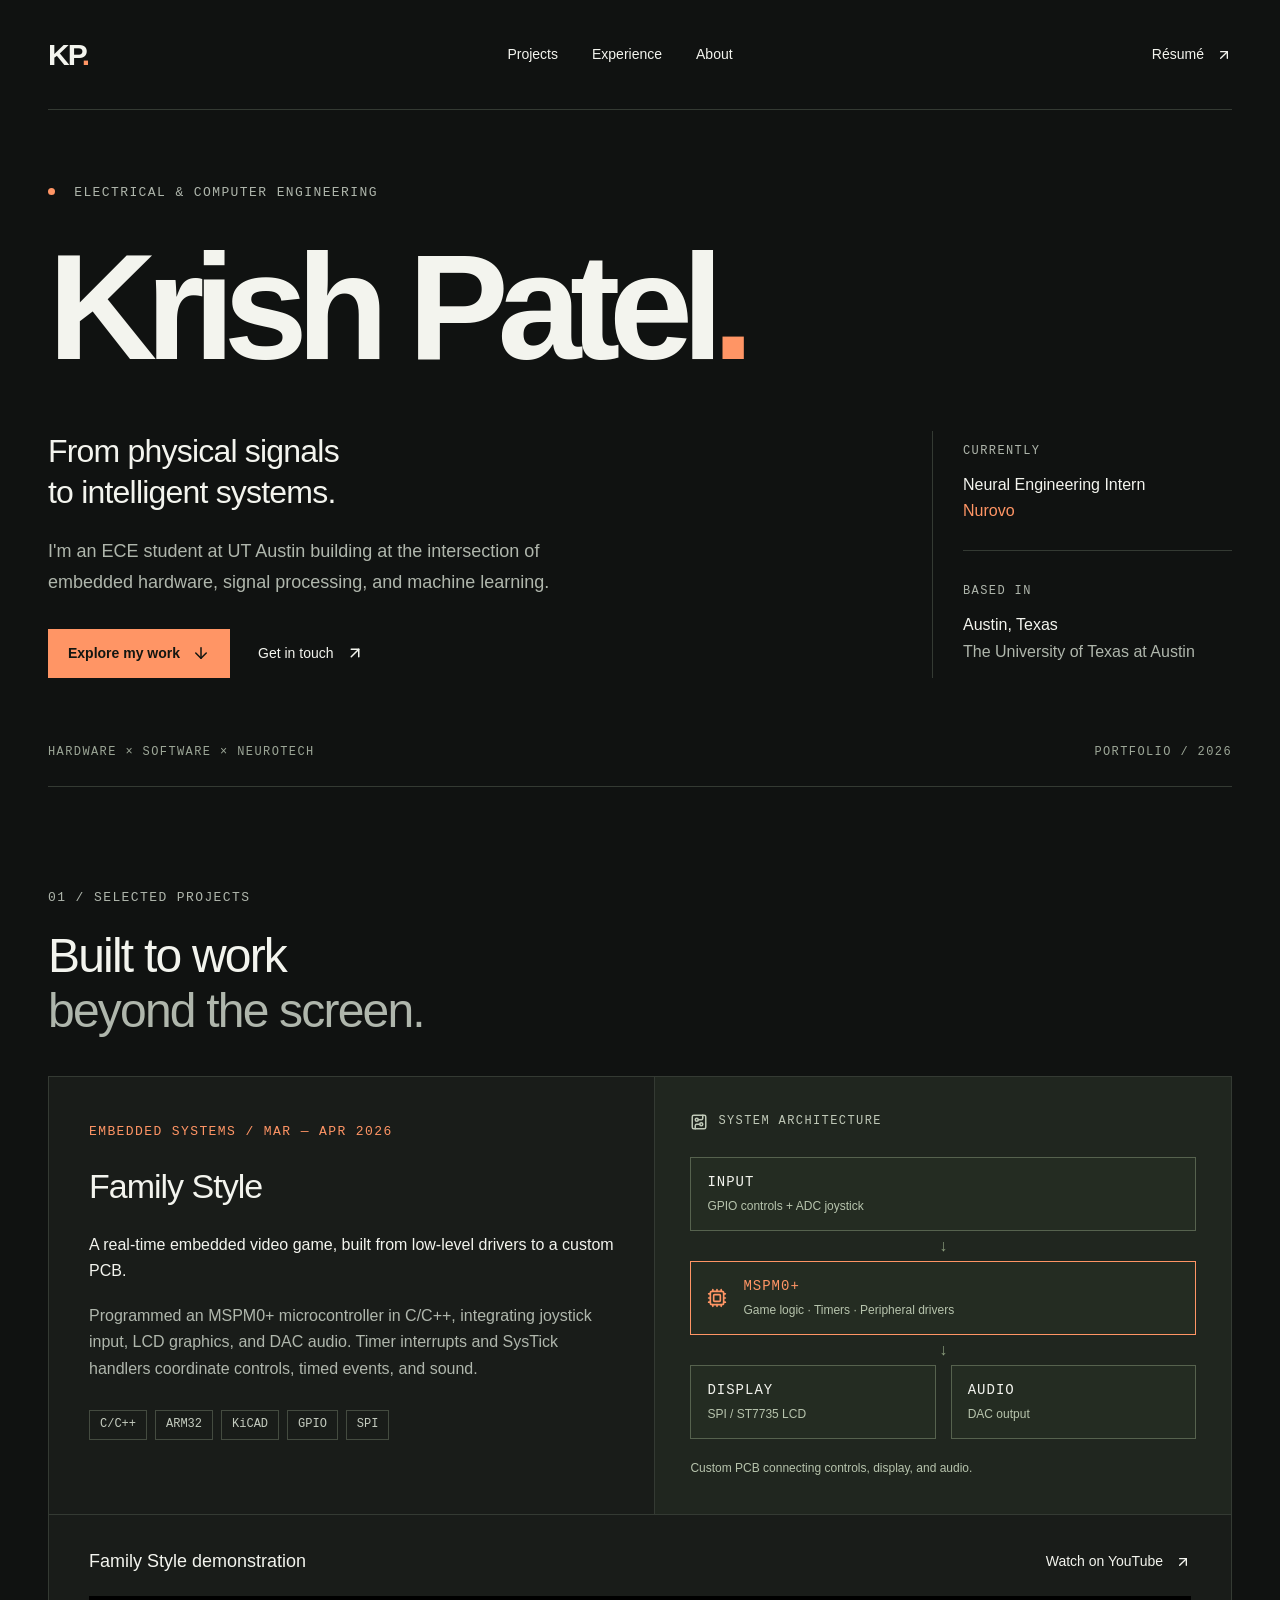
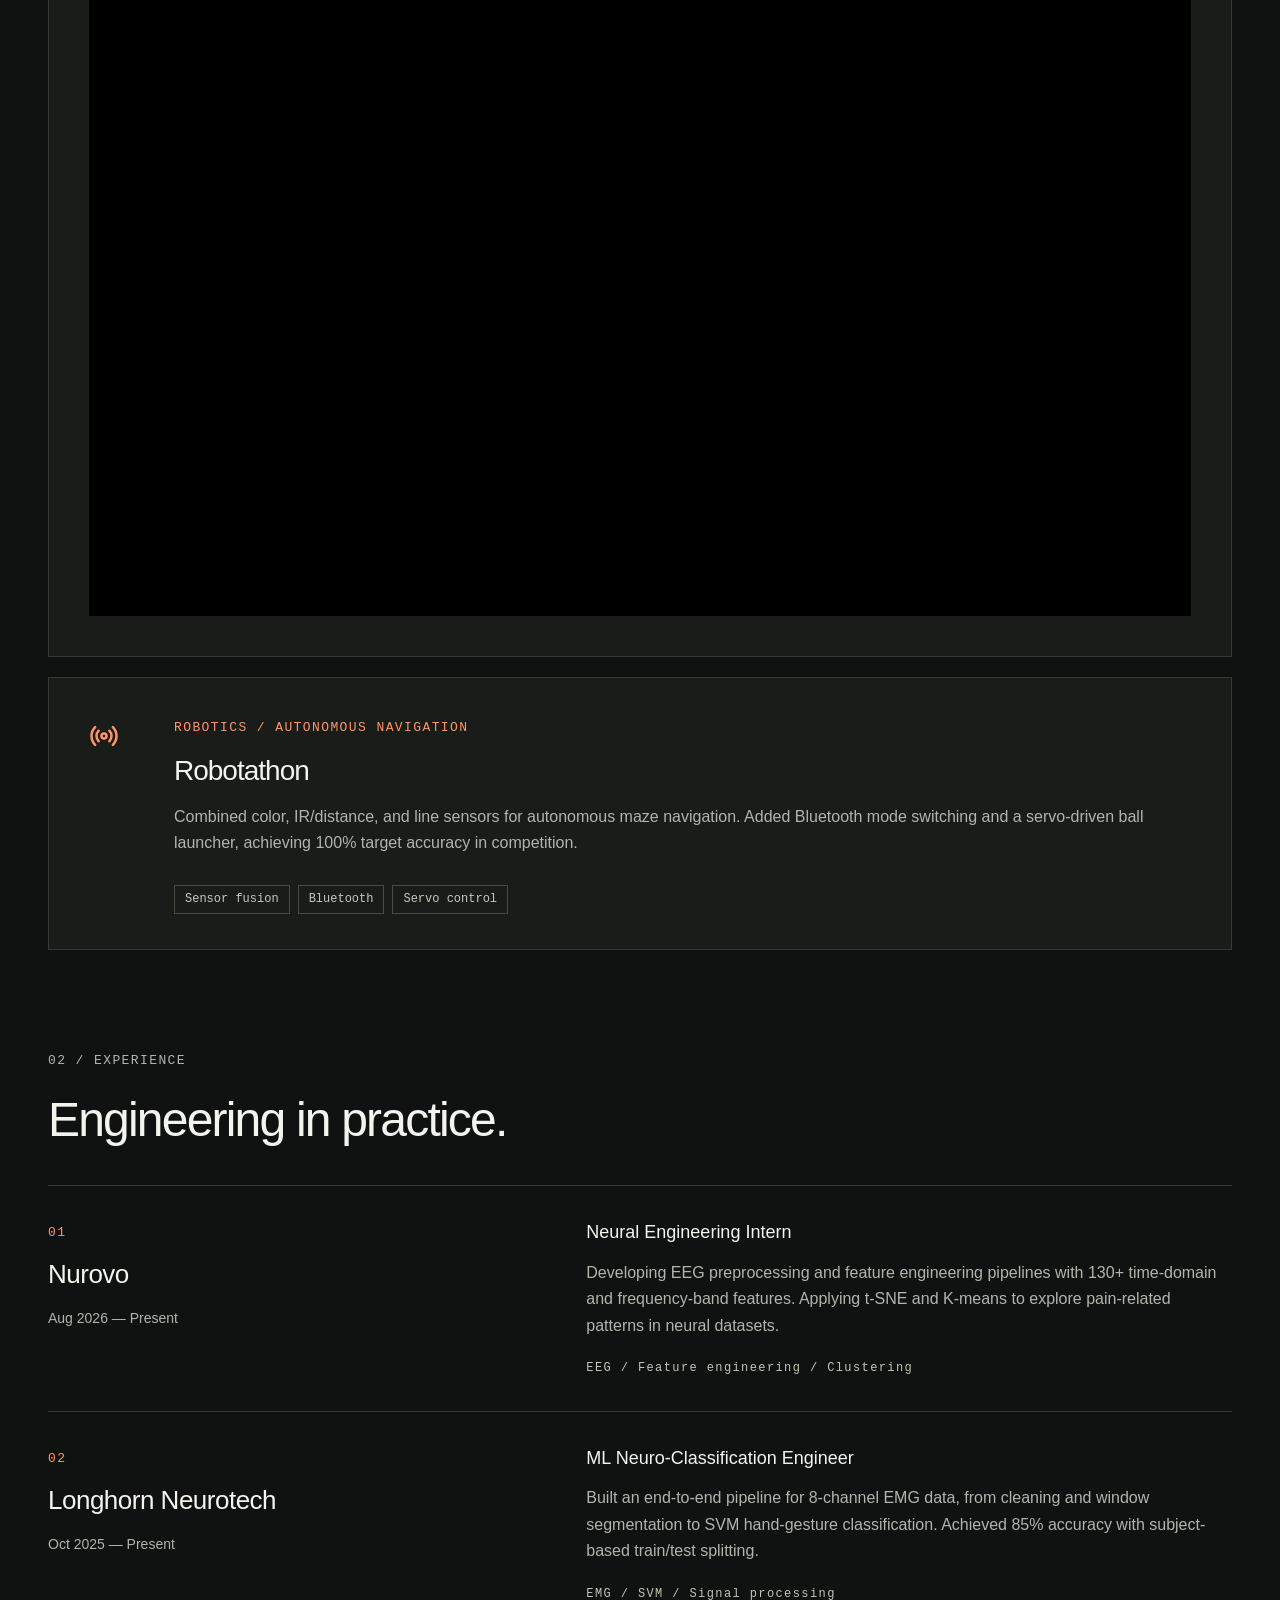
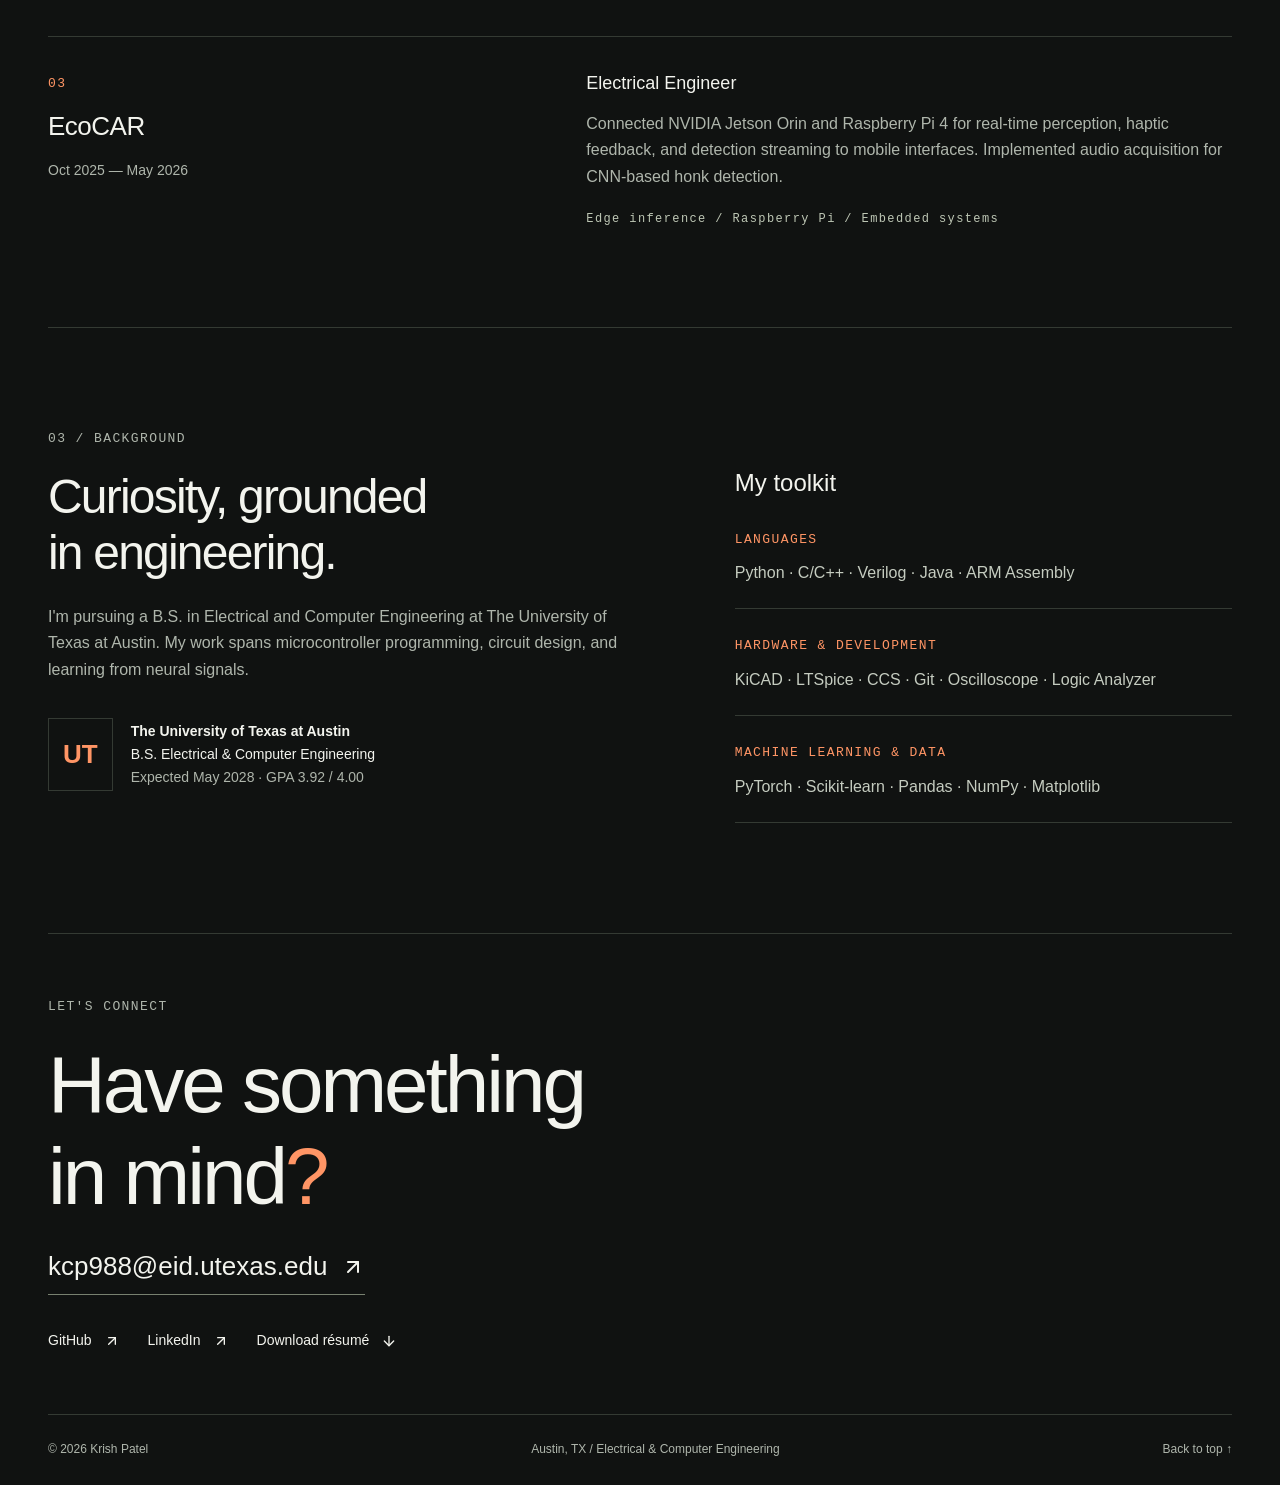
==== commit 3fefc943: "Add Family Style YouTube demonstration" ====
--- a/index.html
+++ b/index.html
@@ -1,2 +1,2 @@
-<!DOCTYPE html><html lang="en"><head><meta charSet="utf-8"/><meta name="viewport" content="width=device-width, initial-scale=1"/><link rel="stylesheet" href="/_next/static/css/index.FdbSNtQt.css" data-rsc-css-href="/_next/static/css/index.FdbSNtQt.css" data-precedence="vite-rsc/importer-resources"/><link rel="modulepreload" fetchPriority="low" href="/_next/static/chunks/index-Bh30u8IR.js"/><script src="/_next/static/chunks/rolldown-runtime-C60lm6uB.js" type="module" async=""></script><script src="/_next/static/chunks/framework-D_rUT4EX.js" type="module" async=""></script><link rel="modulepreload" href="/_next/static/chunks/layout-segment-context-CDalolja.js" crossorigin=""/><link rel="modulepreload" href="/_next/static/chunks/Icon-BFIcK819.js" crossorigin=""/><title>Krish Patel | Electrical &amp; Computer Engineering</title><meta name="description" content="UT Austin ECE student working across embedded systems, neural signal processing, machine learning, and robotics."/><script>Object.assign(((self[Symbol.for("vinext.navigationRuntime")]??={bootstrap:{routeManifest:null},functions:{}}).bootstrap.rsc??={rsc:[]}),{params:{},nav:{"pathname":"/","searchParams":[]}})</script><link rel="modulepreload" href="/_next/static/chunks/index-Bh30u8IR.js" />
-</head><body><a class="skip" href="#main">Skip to content</a><header class="site-header wrap"><a href="#" class="wordmark" aria-label="Krish Patel home">KP<span>.</span></a><nav aria-label="Main navigation"><a href="#projects">Projects</a><a href="#experience">Experience</a><a href="#about">About</a></nav><a class="resume-nav" href="/Krish-Patel-Resume.pdf" target="_blank" rel="noreferrer">Résumé <svg xmlns="http://www.w3.org/2000/svg" width="16" height="16" viewBox="0 0 24 24" fill="none" stroke="currentColor" stroke-width="2" stroke-linecap="round" stroke-linejoin="round" class="lucide lucide-arrow-up-right" aria-hidden="true"><path d="M7 7h10v10"></path><path d="M7 17 17 7"></path></svg></a></header><main id="main"><section class="hero wrap"><div class="eyebrow"><span class="dot"></span> ELECTRICAL &amp; COMPUTER ENGINEERING</div><h1>Krish Patel<span>.</span></h1><div class="hero-bottom"><div><p class="intro">From physical signals<br/>to intelligent systems.</p><p class="hero-description">I&#x27;m an ECE student at UT Austin building at the intersection of embedded hardware, signal processing, and machine learning.</p><div class="actions"><a class="primary-link" href="#projects">Explore my work <svg xmlns="http://www.w3.org/2000/svg" width="18" height="18" viewBox="0 0 24 24" fill="none" stroke="currentColor" stroke-width="2" stroke-linecap="round" stroke-linejoin="round" class="lucide lucide-arrow-down" aria-hidden="true"><path d="M12 5v14"></path><path d="m19 12-7 7-7-7"></path></svg></a><a class="text-link" href="mailto:kcp988@eid.utexas.edu">Get in touch <svg xmlns="http://www.w3.org/2000/svg" width="18" height="18" viewBox="0 0 24 24" fill="none" stroke="currentColor" stroke-width="2" stroke-linecap="round" stroke-linejoin="round" class="lucide lucide-arrow-up-right" aria-hidden="true"><path d="M7 7h10v10"></path><path d="M7 17 17 7"></path></svg></a></div></div><aside class="profile-note"><span class="mono">CURRENTLY</span><p>Neural Engineering Intern<br/><strong>Nurovo</strong></p><div class="note-rule"></div><span class="mono">BASED IN</span><p>Austin, Texas<br/><span class="muted">The University of Texas at Austin</span></p></aside></div><div class="hero-footer"><span>HARDWARE × SOFTWARE × NEUROTECH</span><span>PORTFOLIO / 2026</span></div></section><section id="projects" class="section wrap"><div class="section-heading"><span class="eyebrow">01 / SELECTED PROJECTS</span><h2>Built to work<br/><span class="muted">beyond the screen.</span></h2></div><article class="project featured"><div class="project-content"><span class="mono accent">EMBEDDED SYSTEMS / MAR — APR 2026</span><h3>Family Style</h3><p>A real-time embedded video game, built from low-level drivers to a custom PCB.</p><p class="muted">Programmed an MSPM0+ microcontroller in C/C++, integrating joystick input, LCD graphics, and DAC audio. Timer interrupts and SysTick handlers coordinate controls, timed events, and sound.</p><div class="tags"><span>C/C++</span><span>ARM32</span><span>KiCAD</span><span>GPIO</span><span>SPI</span></div></div><div class="system-panel" aria-label="Family Style system architecture"><div class="diagram-title"><svg xmlns="http://www.w3.org/2000/svg" width="18" height="18" viewBox="0 0 24 24" fill="none" stroke="currentColor" stroke-width="2" stroke-linecap="round" stroke-linejoin="round" class="lucide lucide-circuit-board" aria-hidden="true"><rect width="18" height="18" x="3" y="3" rx="2"></rect><path d="M11 9h4a2 2 0 0 0 2-2V3"></path><circle cx="9" cy="9" r="2"></circle><path d="M7 21v-4a2 2 0 0 1 2-2h4"></path><circle cx="15" cy="15" r="2"></circle></svg><span>SYSTEM ARCHITECTURE</span></div><div class="flow-box">INPUT <span>GPIO controls + ADC joystick</span></div><div class="flow-line">↓</div><div class="flow-box core"><svg xmlns="http://www.w3.org/2000/svg" width="20" height="20" viewBox="0 0 24 24" fill="none" stroke="currentColor" stroke-width="2" stroke-linecap="round" stroke-linejoin="round" class="lucide lucide-cpu" aria-hidden="true"><path d="M12 20v2"></path><path d="M12 2v2"></path><path d="M17 20v2"></path><path d="M17 2v2"></path><path d="M2 12h2"></path><path d="M2 17h2"></path><path d="M2 7h2"></path><path d="M20 12h2"></path><path d="M20 17h2"></path><path d="M20 7h2"></path><path d="M7 20v2"></path><path d="M7 2v2"></path><rect x="4" y="4" width="16" height="16" rx="2"></rect><rect x="8" y="8" width="8" height="8" rx="1"></rect></svg><div>MSPM0+<span>Game logic · Timers · Peripheral drivers</span></div></div><div class="flow-line">↓</div><div class="output-row"><div class="flow-box">DISPLAY<span>SPI / ST7735 LCD</span></div><div class="flow-box">AUDIO<span>DAC output</span></div></div><p class="diagram-caption">Custom PCB connecting controls, display, and audio.</p></div></article><article class="project compact"><div class="project-icon"><svg xmlns="http://www.w3.org/2000/svg" width="30" height="30" viewBox="0 0 24 24" fill="none" stroke="currentColor" stroke-width="2" stroke-linecap="round" stroke-linejoin="round" class="lucide lucide-radio" aria-hidden="true"><path d="M16.247 7.761a6 6 0 0 1 0 8.478"></path><path d="M19.075 4.933a10 10 0 0 1 0 14.134"></path><path d="M4.925 19.067a10 10 0 0 1 0-14.134"></path><path d="M7.753 16.239a6 6 0 0 1 0-8.478"></path><circle cx="12" cy="12" r="2"></circle></svg></div><div><span class="mono accent">ROBOTICS / AUTONOMOUS NAVIGATION</span><h3>Robotathon</h3><p class="muted">Combined color, IR/distance, and line sensors for autonomous maze navigation. Added Bluetooth mode switching and a servo-driven ball launcher, achieving 100% target accuracy in competition.</p><div class="tags"><span>Sensor fusion</span><span>Bluetooth</span><span>Servo control</span></div></div></article></section><section id="experience" class="section wrap"><div class="section-heading"><span class="eyebrow">02 / EXPERIENCE</span><h2>Engineering in practice.</h2></div><div class="experience-list"><article class="experience"><div class="experience-company"><span class="mono accent">0<!-- -->1</span><h3>Nurovo</h3><span class="date">Aug 2026 — Present</span></div><div><h4>Neural Engineering Intern</h4><p class="muted">Developing EEG preprocessing and feature engineering pipelines with 130+ time-domain and frequency-band features. Applying t-SNE and K-means to explore pain-related patterns in neural datasets.</p><p class="experience-tags mono">EEG / Feature engineering / Clustering</p></div></article><article class="experience"><div class="experience-company"><span class="mono accent">0<!-- -->2</span><h3>Longhorn Neurotech</h3><span class="date">Oct 2025 — Present</span></div><div><h4>ML Neuro-Classification Engineer</h4><p class="muted">Built an end-to-end pipeline for 8-channel EMG data, from cleaning and window segmentation to SVM hand-gesture classification. Achieved 85% accuracy with subject-based train/test splitting.</p><p class="experience-tags mono">EMG / SVM / Signal processing</p></div></article><article class="experience"><div class="experience-company"><span class="mono accent">0<!-- -->3</span><h3>EcoCAR</h3><span class="date">Oct 2025 — May 2026</span></div><div><h4>Electrical Engineer</h4><p class="muted">Connected NVIDIA Jetson Orin and Raspberry Pi 4 for real-time perception, haptic feedback, and detection streaming to mobile interfaces. Implemented audio acquisition for CNN-based honk detection.</p><p class="experience-tags mono">Edge inference / Raspberry Pi / Embedded systems</p></div></article></div></section><section id="about" class="section wrap about"><div><span class="eyebrow">03 / BACKGROUND</span><h2>Curiosity, grounded<br/>in engineering.</h2><p class="muted">I&#x27;m pursuing a B.S. in Electrical and Computer Engineering at The University of Texas at Austin. My work spans microcontroller programming, circuit design, and learning from neural signals.</p><div class="education"><span class="ut">UT</span><div><strong>The University of Texas at Austin</strong><p>B.S. Electrical &amp; Computer Engineering</p><span class="muted">Expected May 2028 · GPA 3.92 / 4.00</span></div></div></div><div class="skills"><h3>My toolkit</h3><div><span class="mono accent">LANGUAGES</span><p>Python · C/C++ · Verilog · Java · ARM Assembly</p></div><div><span class="mono accent">HARDWARE &amp; DEVELOPMENT</span><p>KiCAD · LTSpice · CCS · Git · Oscilloscope · Logic Analyzer</p></div><div><span class="mono accent">MACHINE LEARNING &amp; DATA</span><p>PyTorch · Scikit-learn · Pandas · NumPy · Matplotlib</p></div></div></section><section class="contact wrap"><span class="eyebrow">LET&#x27;S CONNECT</span><h2>Have something<br/>in mind<span class="accent">?</span></h2><a class="email-link" href="mailto:kcp988@eid.utexas.edu">kcp988@eid.utexas.edu <svg xmlns="http://www.w3.org/2000/svg" width="24" height="24" viewBox="0 0 24 24" fill="none" stroke="currentColor" stroke-width="2" stroke-linecap="round" stroke-linejoin="round" class="lucide lucide-arrow-up-right" aria-hidden="true"><path d="M7 7h10v10"></path><path d="M7 17 17 7"></path></svg></a><div class="socials"><a href="https://github.com/kpeazy13" target="_blank" rel="noreferrer">GitHub <svg xmlns="http://www.w3.org/2000/svg" width="16" height="16" viewBox="0 0 24 24" fill="none" stroke="currentColor" stroke-width="2" stroke-linecap="round" stroke-linejoin="round" class="lucide lucide-arrow-up-right" aria-hidden="true"><path d="M7 7h10v10"></path><path d="M7 17 17 7"></path></svg></a><a href="https://www.linkedin.com/in/krishkp13" target="_blank" rel="noreferrer">LinkedIn <svg xmlns="http://www.w3.org/2000/svg" width="16" height="16" viewBox="0 0 24 24" fill="none" stroke="currentColor" stroke-width="2" stroke-linecap="round" stroke-linejoin="round" class="lucide lucide-arrow-up-right" aria-hidden="true"><path d="M7 7h10v10"></path><path d="M7 17 17 7"></path></svg></a><a href="/Krish-Patel-Resume.pdf" download="">Download résumé <svg xmlns="http://www.w3.org/2000/svg" width="16" height="16" viewBox="0 0 24 24" fill="none" stroke="currentColor" stroke-width="2" stroke-linecap="round" stroke-linejoin="round" class="lucide lucide-arrow-down" aria-hidden="true"><path d="M12 5v14"></path><path d="m19 12-7 7-7-7"></path></svg></a></div></section></main><footer class="wrap footer"><span>© 2026 Krish Patel</span><span>Austin, TX / Electrical &amp; Computer Engineering</span><a href="#">Back to top ↑</a></footer><script type="module" src="/_next/static/chunks/index-Bh30u8IR.js" id="_R_" async=""></script><script>((self[Symbol.for("vinext.navigationRuntime")]??={bootstrap:{routeManifest:null},functions:{}}).bootstrap.rsc??={rsc:[]}).rsc.push("0:{\"page:/\":\"$L1\",\"layout:/\":\"$L2\",\"route:/\":\"$L3\",\"__route\":\"route:/\",\"__interceptionContext\":null,\"__layoutIds\":[\"layout:/\"],\"__rootLayout\":\"/\",\"__bfcacheSegmentIdentities\":{\"layout:/\":\"[\\\"layout\\\",\\\"layout:/\\\",\\\"root-boundary:/\\\",\\\"\\\"]\",\"page:/\":\"[\\\"page\\\",\\\"page:/\\\",\\\"root-boundary:/\\\",\\\"\\\"]\"},\"__srcPage\":[\"page\"],\"__layoutFlags\":{\"layout:/\":\"s\"},\"__artifactCompatibility\":{\"schemaVersion\":1,\"graphVersion\":\"app-route-graph:1177fd80f83fa7b0\",\"deploymentVersion\":\"95faf7ab-5c0b-42c4-9228-f6898c9ae354\",\"appElementsSchemaVersion\":1,\"rscPayloadSchemaVersion\":1,\"rootBoundaryId\":\"/\",\"renderEpoch\":null}}\n")</script><script>((self[Symbol.for("vinext.navigationRuntime")]??={bootstrap:{routeManifest:null},functions:{}}).bootstrap.rsc??={rsc:[]}).rsc.push("4:I[\"8c0f216c4604\",[],\"Children\",1]\n")</script><script>((self[Symbol.for("vinext.navigationRuntime")]??={bootstrap:{routeManifest:null},functions:{}}).bootstrap.rsc??={rsc:[]}).rsc.push("5:I[\"593f344dc510\",[],\"GlobalErrorBoundary\",1]\n")</script><script>((self[Symbol.for("vinext.navigationRuntime")]??={bootstrap:{routeManifest:null},functions:{}}).bootstrap.rsc??={rsc:[]}).rsc.push("6:I[\"0b874ad30386\",[],\"default\",1]\n")</script><script>((self[Symbol.for("vinext.navigationRuntime")]??={bootstrap:{routeManifest:null},functions:{}}).bootstrap.rsc??={rsc:[]}).rsc.push("7:I[\"593f344dc510\",[],\"ErrorBoundary\",1]\n")</script><script>((self[Symbol.for("vinext.navigationRuntime")]??={bootstrap:{routeManifest:null},functions:{}}).bootstrap.rsc??={rsc:[]}).rsc.push("8:I[\"15c18cfaeeff\",[],\"LayoutSegmentProvider\",1]\n")</script><script>((self[Symbol.for("vinext.navigationRuntime")]??={bootstrap:{routeManifest:null},functions:{}}).bootstrap.rsc??={rsc:[]}).rsc.push("9:I[\"8c0f216c4604\",[],\"Slot\",1]\n")</script><script>((self[Symbol.for("vinext.navigationRuntime")]??={bootstrap:{routeManifest:null},functions:{}}).bootstrap.rsc??={rsc:[]}).rsc.push("a:I[\"593f344dc510\",[],\"NotFoundBoundary\",1]\n")</script><script>((self[Symbol.for("vinext.navigationRuntime")]??={bootstrap:{routeManifest:null},functions:{}}).bootstrap.rsc??={rsc:[]}).rsc.push("b:I[\"9276801271d6\",[],\"AppRouterScrollTarget\",1]\n")</script><script>((self[Symbol.for("vinext.navigationRuntime")]??={bootstrap:{routeManifest:null},functions:{}}).bootstrap.rsc??={rsc:[]}).rsc.push("c:I[\"593f344dc510\",[],\"RedirectBoundary\",1]\n")</script><script>((self[Symbol.for("vinext.navigationRuntime")]??={bootstrap:{routeManifest:null},functions:{}}).bootstrap.rsc??={rsc:[]}).rsc.push(":HL[\"/_next/static/css/index.FdbSNtQt.css\",\"style\"     ]\n")</script><script>((self[Symbol.for("vinext.navigationRuntime")]??={bootstrap:{routeManifest:null},functions:{}}).bootstrap.rsc??={rsc:[]}).rsc.push("2:[[[\"$\",\"link\",\"css:/_next/static/css/index.FdbSNtQt.css\",{\"rel\":\"stylesheet\",\"precedence\":\"vite-rsc/importer-resources\",\"href\":\"/_next/static/css/index.FdbSNtQt.css\",\"data-rsc-css-href\":\"/_next/static/css/index.FdbSNtQt.css\"}],\"$undefined\"],[\"$\",\"html\",null,{\"lang\":\"en\",\"children\":[\"$\",\"body\",null,{\"children\":[\"$\",\"$L4\",null,{}]}]}]]\n")</script><script>((self[Symbol.for("vinext.navigationRuntime")]??={bootstrap:{routeManifest:null},functions:{}}).bootstrap.rsc??={rsc:[]}).rsc.push("3:[[[\"$\",\"meta\",null,{\"charSet\":\"utf-8\"}],[[\"$\",\"title\",\"0\",{\"children\":\"Krish Patel | Electrical \u0026 Computer Engineering\"}],[\"$\",\"meta\",\"1\",{\"name\":\"description\",\"content\":\"UT Austin ECE student working across embedded systems, neural signal processing, machine learning, and robotics.\"}]],[[\"$\",\"meta\",\"0\",{\"name\":\"viewport\",\"content\":\"width=device-width, initial-scale=1\"}]]],[\"$\",\"$L5\",null,{\"fallback\":\"$6\",\"children\":[\"$\",\"$L7\",null,{\"fallback\":\"$6\",\"children\":[\"$\",\"$L8\",null,{\"providerId\":\"layout:/\",\"segmentMap\":{\"children\":[]},\"children\":[\"$\",\"$L9\",null,{\"id\":\"layout:/\",\"parallelSlots\":\"$undefined\",\"children\":[\"$\",\"$La\",null,{\"resetKey\":\"\",\"fallback\":[[\"$\",\"title\",null,{\"children\":\"404: This page could not be found.\"}],[\"$\",\"div\",null,{\"style\":{\"fontFamily\":\"system-ui,\\\"Segoe UI\\\",Roboto,Helvetica,Arial,sans-serif,\\\"Apple Color Emoji\\\",\\\"Segoe UI Emoji\\\"\",\"height\":\"100vh\",\"textAlign\":\"center\",\"display\":\"flex\",\"flexDirection\":\"column\",\"alignItems\":\"center\",\"justifyContent\":\"center\"},\"children\":[\"$\",\"div\",null,{\"children\":[[\"$\",\"style\",null,{\"dangerouslySetInnerHTML\":{\"__html\":\"body{color:#000;background:#fff;margin:0}.next-error-h1{border-right:1px solid rgba(0,0,0,.3)}@media (prefers-color-scheme:dark){body{color:#fff;background:#000}.next-error-h1{border-right:1px solid rgba(255,255,255,.3)}}\"}}],[\"$\",\"h1\",null,{\"className\":\"next-error-h1\",\"style\":{\"display\":\"inline-block\",\"margin\":\"0 20px 0 0\",\"padding\":\"0 23px 0 0\",\"fontSize\":24,\"fontWeight\":500,\"verticalAlign\":\"top\",\"lineHeight\":\"49px\"},\"children\":404}],[\"$\",\"div\",null,{\"style\":{\"display\":\"inline-block\"},\"children\":[\"$\",\"h2\",null,{\"style\":{\"fontSize\":14,\"fontWeight\":400,\"lineHeight\":\"49px\",\"margin\":0},\"children\":\"This page could not be found.\"}]}]]}]}]],\"children\":[\"$\",\"$Lb\",null,{\"children\":[\"$\",\"$Lc\",null,{\"children\":[[\"$\",\"$L8\",null,{\"providerId\":\"page:/\",\"segmentMap\":{\"children\":[\"__PAGE__\"]},\"children\":[\"$\",\"$L9\",null,{\"id\":\"page:/\"}]}],null]}]}]}]}]}]}]}],null,null]\n")</script><script>((self[Symbol.for("vinext.navigationRuntime")]??={bootstrap:{routeManifest:null},functions:{}}).bootstrap.rsc??={rsc:[]}).rsc.push("d:I[\"339f946bc456\",[],\"default\",1]\n")</script><script>((self[Symbol.for("vinext.navigationRuntime")]??={bootstrap:{routeManifest:null},functions:{}}).bootstrap.rsc??={rsc:[]}).rsc.push("1:[[\"$\",\"a\",null,{\"className\":\"skip\",\"href\":\"#main\",\"children\":\"Skip to content\"}],[\"$\",\"header\",null,{\"className\":\"site-header wrap\",\"children\":[[\"$\",\"a\",null,{\"href\":\"#\",\"className\":\"wordmark\",\"aria-label\":\"Krish Patel home\",\"children\":[\"KP\",[\"$\",\"span\",null,{\"children\":\".\"}]]}],[\"$\",\"nav\",null,{\"aria-label\":\"Main navigation\",\"children\":[[\"$\",\"a\",null,{\"href\":\"#projects\",\"children\":\"Projects\"}],[\"$\",\"a\",null,{\"href\":\"#experience\",\"children\":\"Experience\"}],[\"$\",\"a\",null,{\"href\":\"#about\",\"children\":\"About\"}]]}],[\"$\",\"a\",null,{\"className\":\"resume-nav\",\"href\":\"/Krish-Patel-Resume.pdf\",\"target\":\"_blank\",\"rel\":\"noreferrer\",\"children\":[\"Résumé \",[\"$\",\"$Ld\",null,{\"ref\":\"$undefined\",\"iconNode\":[[\"path\",{\"d\":\"M7 7h10v10\",\"key\":\"1tivn9\"}],[\"path\",{\"d\":\"M7 17 17 7\",\"key\":\"1vkiza\"}]],\"className\":\"lucide-arrow-up-right\",\"size\":16}]]}]]}],[\"$\",\"main\",null,{\"id\":\"main\",\"children\":[[\"$\",\"section\",null,{\"className\":\"hero wrap\",\"children\":[[\"$\",\"div\",null,{\"className\":\"eyebrow\",\"children\":[[\"$\",\"span\",null,{\"className\":\"dot\"}],\" ELECTRICAL \u0026 COMPUTER ENGINEERING\"]}],[\"$\",\"h1\",null,{\"children\":[\"Krish Patel\",[\"$\",\"span\",null,{\"children\":\".\"}]]}],[\"$\",\"div\",null,{\"className\":\"hero-bottom\",\"children\":[[\"$\",\"div\",null,{\"children\":[[\"$\",\"p\",null,{\"className\":\"intro\",\"children\":[\"From physical signals\",[\"$\",\"br\",null,{}],\"to intelligent systems.\"]}],[\"$\",\"p\",null,{\"className\":\"hero-description\",\"children\":\"I'm an ECE student at UT Austin building at the intersection of embedded hardware, signal processing, and machine learning.\"}],[\"$\",\"div\",null,{\"className\":\"actions\",\"children\":[[\"$\",\"a\",null,{\"className\":\"primary-link\",\"href\":\"#projects\",\"children\":[\"Explore my work \",[\"$\",\"$Ld\",null,{\"ref\":\"$undefined\",\"iconNode\":[[\"path\",{\"d\":\"M12 5v14\",\"key\":\"s699le\"}],[\"path\",{\"d\":\"m19 12-7 7-7-7\",\"key\":\"1idqje\"}]],\"className\":\"lucide-arrow-down\",\"size\":18}]]}],[\"$\",\"a\",null,{\"className\":\"text-link\",\"href\":\"mailto:kcp988@eid.utexas.edu\",\"children\":[\"Get in touch \",[\"$\",\"$Ld\",null,{\"ref\":\"$undefined\",\"iconNode\":\"$1:1:props:children:2:props:children:1:props:iconNode\",\"className\":\"lucide-arrow-up-right\",\"size\":18}]]}]]}]]}],[\"$\",\"aside\",null,{\"className\":\"profile-note\",\"children\":[[\"$\",\"span\",null,{\"className\":\"mono\",\"children\":\"CURRENTLY\"}],[\"$\",\"p\",null,{\"children\":[\"Neural Engineering Intern\",[\"$\",\"br\",null,{}],[\"$\",\"strong\",null,{\"children\":\"Nurovo\"}]]}],[\"$\",\"div\",null,{\"className\":\"note-rule\"}],[\"$\",\"span\",null,{\"className\":\"mono\",\"children\":\"BASED IN\"}],[\"$\",\"p\",null,{\"children\":[\"Austin, Texas\",[\"$\",\"br\",null,{}],[\"$\",\"span\",null,{\"className\":\"muted\",\"children\":\"The University of Texas at Austin\"}]]}]]}]]}],[\"$\",\"div\",null,{\"className\":\"hero-footer\",\"children\":[[\"$\",\"span\",null,{\"children\":\"HARDWARE × SOFTWARE × NEUROTECH\"}],[\"$\",\"span\",null,{\"children\":\"PORTFOLIO / 2026\"}]]}]]}],[\"$\",\"section\",null,{\"id\":\"projects\",\"className\":\"section wrap\",\"children\":[[\"$\",\"div\",null,{\"className\":\"section-heading\",\"children\":[[\"$\",\"span\",null,{\"className\":\"eyebrow\",\"children\":\"01 / SELECTED PROJECTS\"}],[\"$\",\"h2\",null,{\"children\":[\"Built to work\",[\"$\",\"br\",null,{}],[\"$\",\"span\",null,{\"className\":\"muted\",\"children\":\"beyond the screen.\"}]]}]]}],[\"$\",\"article\",null,{\"className\":\"project featured\",\"children\":[[\"$\",\"div\",null,{\"className\":\"project-content\",\"children\":[[\"$\",\"span\",null,{\"className\":\"mono accent\",\"children\":\"EMBEDDED SYSTEMS / MAR — APR 2026\"}],[\"$\",\"h3\",null,{\"children\":\"Family Style\"}],[\"$\",\"p\",null,{\"children\":\"A real-time embedded video game, built from low-level drivers to a custom PCB.\"}],[\"$\",\"p\",null,{\"className\":\"muted\",\"children\":\"Programmed an MSPM0+ microcontroller in C/C++, integrating joystick input, LCD graphics, and DAC audio. Timer interrupts and SysTick handlers coordinate controls, timed events, and sound.\"}],[\"$\",\"div\",null,{\"className\":\"tags\",\"children\":[[\"$\",\"span\",\"C/C++\",{\"children\":\"C/C++\"}],[\"$\",\"span\",\"ARM32\",{\"children\":\"ARM32\"}],[\"$\",\"span\",\"KiCAD\",{\"children\":\"KiCAD\"}],[\"$\",\"span\",\"GPIO\",{\"children\":\"GPIO\"}],[\"$\",\"span\",\"SPI\",{\"children\":\"SPI\"}]]}]]}],[\"$\",\"div\",null,{\"className\":\"system-panel\",\"aria-label\":\"Family Style system architecture\",\"children\":[[\"$\",\"div\",null,{\"className\":\"diagram-title\",\"children\":[[\"$\",\"$Ld\",null,{\"ref\":\"$undefined\",\"iconNode\":[[\"rect\",{\"width\":\"18\",\"height\":\"18\",\"x\":\"3\",\"y\":\"3\",\"rx\":\"2\",\"key\":\"afitv7\"}],[\"path\",{\"d\":\"M11 9h4a2 2 0 0 0 2-2V3\",\"key\":\"1ve2rv\"}],[\"circle\",{\"cx\":\"9\",\"cy\":\"9\",\"r\":\"2\",\"key\":\"af1f0g\"}],[\"path\",{\"d\":\"M7 21v-4a2 2 0 0 1 2-2h4\",\"key\":\"1fwkro\"}],[\"circle\",{\"cx\":\"15\",\"cy\":\"15\",\"r\":\"2\",\"key\":\"3i40o0\"}]],\"className\":\"lucide-circuit-board\",\"size\":18}],[\"$\",\"span\",null,{\"children\":\"SYSTEM ARCHITECTURE\"}]]}],[\"$\",\"div\",null,{\"className\":\"flow-box\",\"children\":[\"INPUT \",[\"$\",\"span\",null,{\"children\":\"GPIO controls + ADC joystick\"}]]}],[\"$\",\"div\",null,{\"className\":\"flow-line\",\"children\":\"↓\"}],[\"$\",\"div\",null,{\"className\":\"flow-box core\",\"children\":[[\"$\",\"$Ld\",null,{\"ref\":\"$undefined\",\"iconNode\":[[\"path\",{\"d\":\"M12 20v2\",\"key\":\"1lh1kg\"}],[\"path\",{\"d\":\"M12 2v2\",\"key\":\"tus03m\"}],[\"path\",{\"d\":\"M17 20v2\",\"key\":\"1rnc9c\"}],[\"path\",{\"d\":\"M17 2v2\",\"key\":\"11trls\"}],[\"path\",{\"d\":\"M2 12h2\",\"key\":\"1t8f8n\"}],[\"path\",{\"d\":\"M2 17h2\",\"key\":\"7oei6x\"}],[\"path\",{\"d\":\"M2 7h2\",\"key\":\"asdhe0\"}],[\"path\",{\"d\":\"M20 12h2\",\"key\":\"1q8mjw\"}],[\"path\",{\"d\":\"M20 17h2\",\"key\":\"1fpfkl\"}],[\"path\",{\"d\":\"M20 7h2\",\"key\":\"1o8tra\"}],[\"path\",{\"d\":\"M7 20v2\",\"key\":\"4gnj0m\"}],[\"path\",{\"d\":\"M7 2v2\",\"key\":\"1i4yhu\"}],[\"rect\",{\"x\":\"4\",\"y\":\"4\",\"width\":\"16\",\"height\":\"16\",\"rx\":\"2\",\"key\":\"1vbyd7\"}],[\"rect\",{\"x\":\"8\",\"y\":\"8\",\"width\":\"8\",\"height\":\"8\",\"rx\":\"1\",\"key\":\"z9xiuo\"}]],\"className\":\"lucide-cpu\",\"size\":20}],\"$Le\"]}],\"$Lf\",\"$L10\",\"$L11\"]}]]}],\"$L12\"]}],\"$L13\",\"$L14\",\"$L15\"]}],\"$L16\"]\n")</script><script>((self[Symbol.for("vinext.navigationRuntime")]??={bootstrap:{routeManifest:null},functions:{}}).bootstrap.rsc??={rsc:[]}).rsc.push("e:[\"$\",\"div\",null,{\"children\":[\"MSPM0+\",[\"$\",\"span\",null,{\"children\":\"Game logic · Timers · Peripheral drivers\"}]]}]\n")</script><script>((self[Symbol.for("vinext.navigationRuntime")]??={bootstrap:{routeManifest:null},functions:{}}).bootstrap.rsc??={rsc:[]}).rsc.push("f:[\"$\",\"div\",null,{\"className\":\"flow-line\",\"children\":\"↓\"}]\n")</script><script>((self[Symbol.for("vinext.navigationRuntime")]??={bootstrap:{routeManifest:null},functions:{}}).bootstrap.rsc??={rsc:[]}).rsc.push("10:[\"$\",\"div\",null,{\"className\":\"output-row\",\"children\":[[\"$\",\"div\",null,{\"className\":\"flow-box\",\"children\":[\"DISPLAY\",[\"$\",\"span\",null,{\"children\":\"SPI / ST7735 LCD\"}]]}],[\"$\",\"div\",null,{\"className\":\"flow-box\",\"children\":[\"AUDIO\",[\"$\",\"span\",null,{\"children\":\"DAC output\"}]]}]]}]\n")</script><script>((self[Symbol.for("vinext.navigationRuntime")]??={bootstrap:{routeManifest:null},functions:{}}).bootstrap.rsc??={rsc:[]}).rsc.push("11:[\"$\",\"p\",null,{\"className\":\"diagram-caption\",\"children\":\"Custom PCB connecting controls, display, and audio.\"}]\n")</script><script>((self[Symbol.for("vinext.navigationRuntime")]??={bootstrap:{routeManifest:null},functions:{}}).bootstrap.rsc??={rsc:[]}).rsc.push("12:[\"$\",\"article\",null,{\"className\":\"project compact\",\"children\":[[\"$\",\"div\",null,{\"className\":\"project-icon\",\"children\":[\"$\",\"$Ld\",null,{\"ref\":\"$undefined\",\"iconNode\":[[\"path\",{\"d\":\"M16.247 7.761a6 6 0 0 1 0 8.478\",\"key\":\"1fwjs5\"}],[\"path\",{\"d\":\"M19.075 4.933a10 10 0 0 1 0 14.134\",\"key\":\"ehdyv1\"}],[\"path\",{\"d\":\"M4.925 19.067a10 10 0 0 1 0-14.134\",\"key\":\"1q22gi\"}],[\"path\",{\"d\":\"M7.753 16.239a6 6 0 0 1 0-8.478\",\"key\":\"r2q7qm\"}],[\"circle\",{\"cx\":\"12\",\"cy\":\"12\",\"r\":\"2\",\"key\":\"1c9p78\"}]],\"className\":\"lucide-radio\",\"size\":30}]}],[\"$\",\"div\",null,{\"children\":[[\"$\",\"span\",null,{\"className\":\"mono accent\",\"children\":\"ROBOTICS / AUTONOMOUS NAVIGATION\"}],[\"$\",\"h3\",null,{\"children\":\"Robotathon\"}],[\"$\",\"p\",null,{\"className\":\"muted\",\"children\":\"Combined color, IR/distance, and line sensors for autonomous maze navigation. Added Bluetooth mode switching and a servo-driven ball launcher, achieving 100% target accuracy in competition.\"}],[\"$\",\"div\",null,{\"className\":\"tags\",\"children\":[[\"$\",\"span\",\"Sensor fusion\",{\"children\":\"Sensor fusion\"}],[\"$\",\"span\",\"Bluetooth\",{\"children\":\"Bluetooth\"}],[\"$\",\"span\",\"Servo control\",{\"children\":\"Servo control\"}]]}]]}]]}]\n")</script><script>((self[Symbol.for("vinext.navigationRuntime")]??={bootstrap:{routeManifest:null},functions:{}}).bootstrap.rsc??={rsc:[]}).rsc.push("13:[\"$\",\"section\",null,{\"id\":\"experience\",\"className\":\"section wrap\",\"children\":[[\"$\",\"div\",null,{\"className\":\"section-heading\",\"children\":[[\"$\",\"span\",null,{\"className\":\"eyebrow\",\"children\":\"02 / EXPERIENCE\"}],[\"$\",\"h2\",null,{\"children\":\"Engineering in practice.\"}]]}],[\"$\",\"div\",null,{\"className\":\"experience-list\",\"children\":[[\"$\",\"article\",\"Nurovo\",{\"className\":\"experience\",\"children\":[[\"$\",\"div\",null,{\"className\":\"experience-company\",\"children\":[[\"$\",\"span\",null,{\"className\":\"mono accent\",\"children\":[\"0\",1]}],[\"$\",\"h3\",null,{\"children\":\"Nurovo\"}],[\"$\",\"span\",null,{\"className\":\"date\",\"children\":\"Aug 2026 — Present\"}]]}],[\"$\",\"div\",null,{\"children\":[[\"$\",\"h4\",null,{\"children\":\"Neural Engineering Intern\"}],[\"$\",\"p\",null,{\"className\":\"muted\",\"children\":\"Developing EEG preprocessing and feature engineering pipelines with 130+ time-domain and frequency-band features. Applying t-SNE and K-means to explore pain-related patterns in neural datasets.\"}],[\"$\",\"p\",null,{\"className\":\"experience-tags mono\",\"children\":\"EEG / Feature engineering / Clustering\"}]]}]]}],[\"$\",\"article\",\"Longhorn Neurotech\",{\"className\":\"experience\",\"children\":[[\"$\",\"div\",null,{\"className\":\"experience-company\",\"children\":[[\"$\",\"span\",null,{\"className\":\"mono accent\",\"children\":[\"0\",2]}],[\"$\",\"h3\",null,{\"children\":\"Longhorn Neurotech\"}],[\"$\",\"span\",null,{\"className\":\"date\",\"children\":\"Oct 2025 — Present\"}]]}],[\"$\",\"div\",null,{\"children\":[[\"$\",\"h4\",null,{\"children\":\"ML Neuro-Classification Engineer\"}],[\"$\",\"p\",null,{\"className\":\"muted\",\"children\":\"Built an end-to-end pipeline for 8-channel EMG data, from cleaning and window segmentation to SVM hand-gesture classification. Achieved 85% accuracy with subject-based train/test splitting.\"}],[\"$\",\"p\",null,{\"className\":\"experience-tags mono\",\"children\":\"EMG / SVM / Signal processing\"}]]}]]}],[\"$\",\"article\",\"EcoCAR\",{\"className\":\"experience\",\"children\":[[\"$\",\"div\",null,{\"className\":\"experience-company\",\"children\":[[\"$\",\"span\",null,{\"className\":\"mono accent\",\"children\":[\"0\",3]}],[\"$\",\"h3\",null,{\"children\":\"EcoCAR\"}],[\"$\",\"span\",null,{\"className\":\"date\",\"children\":\"Oct 2025 — May 2026\"}]]}],[\"$\",\"div\",null,{\"children\":[[\"$\",\"h4\",null,{\"children\":\"Electrical Engineer\"}],[\"$\",\"p\",null,{\"className\":\"muted\",\"children\":\"Connected NVIDIA Jetson Orin and Raspberry Pi 4 for real-time perception, haptic feedback, and detection streaming to mobile interfaces. Implemented audio acquisition for CNN-based honk detection.\"}],[\"$\",\"p\",null,{\"className\":\"experience-tags mono\",\"children\":\"Edge inference / Raspberry Pi / Embedded systems\"}]]}]]}]]}]]}]\n")</script><script>((self[Symbol.for("vinext.navigationRuntime")]??={bootstrap:{routeManifest:null},functions:{}}).bootstrap.rsc??={rsc:[]}).rsc.push("14:[\"$\",\"section\",null,{\"id\":\"about\",\"className\":\"section wrap about\",\"children\":[[\"$\",\"div\",null,{\"children\":[[\"$\",\"span\",null,{\"className\":\"eyebrow\",\"children\":\"03 / BACKGROUND\"}],[\"$\",\"h2\",null,{\"children\":[\"Curiosity, grounded\",[\"$\",\"br\",null,{}],\"in engineering.\"]}],[\"$\",\"p\",null,{\"className\":\"muted\",\"children\":\"I'm pursuing a B.S. in Electrical and Computer Engineering at The University of Texas at Austin. My work spans microcontroller programming, circuit design, and learning from neural signals.\"}],[\"$\",\"div\",null,{\"className\":\"education\",\"children\":[[\"$\",\"span\",null,{\"className\":\"ut\",\"children\":\"UT\"}],[\"$\",\"div\",null,{\"children\":[[\"$\",\"strong\",null,{\"children\":\"The University of Texas at Austin\"}],[\"$\",\"p\",null,{\"children\":\"B.S. Electrical \u0026 Computer Engineering\"}],[\"$\",\"span\",null,{\"className\":\"muted\",\"children\":\"Expected May 2028 · GPA 3.92 / 4.00\"}]]}]]}]]}],[\"$\",\"div\",null,{\"className\":\"skills\",\"children\":[[\"$\",\"h3\",null,{\"children\":\"My toolkit\"}],[\"$\",\"div\",null,{\"children\":[[\"$\",\"span\",null,{\"className\":\"mono accent\",\"children\":\"LANGUAGES\"}],[\"$\",\"p\",null,{\"children\":\"Python · C/C++ · Verilog · Java · ARM Assembly\"}]]}],[\"$\",\"div\",null,{\"children\":[[\"$\",\"span\",null,{\"className\":\"mono accent\",\"children\":\"HARDWARE \u0026 DEVELOPMENT\"}],[\"$\",\"p\",null,{\"children\":\"KiCAD · LTSpice · CCS · Git · Oscilloscope · Logic Analyzer\"}]]}],[\"$\",\"div\",null,{\"children\":[[\"$\",\"span\",null,{\"className\":\"mono accent\",\"children\":\"MACHINE LEARNING \u0026 DATA\"}],[\"$\",\"p\",null,{\"children\":\"PyTorch · Scikit-learn · Pandas · NumPy · Matplotlib\"}]]}]]}]]}]\n")</script><script>((self[Symbol.for("vinext.navigationRuntime")]??={bootstrap:{routeManifest:null},functions:{}}).bootstrap.rsc??={rsc:[]}).rsc.push("15:[\"$\",\"section\",null,{\"className\":\"contact wrap\",\"children\":[[\"$\",\"span\",null,{\"className\":\"eyebrow\",\"children\":\"LET'S CONNECT\"}],[\"$\",\"h2\",null,{\"children\":[\"Have something\",[\"$\",\"br\",null,{}],\"in mind\",[\"$\",\"span\",null,{\"className\":\"accent\",\"children\":\"?\"}]]}],[\"$\",\"a\",null,{\"className\":\"email-link\",\"href\":\"mailto:kcp988@eid.utexas.edu\",\"children\":[\"kcp988@eid.utexas.edu \",[\"$\",\"$Ld\",null,{\"ref\":\"$undefined\",\"iconNode\":\"$1:1:props:children:2:props:children:1:props:iconNode\",\"className\":\"lucide-arrow-up-right\"}]]}],[\"$\",\"div\",null,{\"className\":\"socials\",\"children\":[[\"$\",\"a\",null,{\"href\":\"https://github.com/kpeazy13\",\"target\":\"_blank\",\"rel\":\"noreferrer\",\"children\":[\"GitHub \",[\"$\",\"$Ld\",null,{\"ref\":\"$undefined\",\"iconNode\":\"$1:1:props:children:2:props:children:1:props:iconNode\",\"className\":\"lucide-arrow-up-right\",\"size\":16}]]}],[\"$\",\"a\",null,{\"href\":\"https://www.linkedin.com/in/krishkp13\",\"target\":\"_blank\",\"rel\":\"noreferrer\",\"children\":[\"LinkedIn \",[\"$\",\"$Ld\",null,{\"ref\":\"$undefined\",\"iconNode\":\"$1:1:props:children:2:props:children:1:props:iconNode\",\"className\":\"lucide-arrow-up-right\",\"size\":16}]]}],[\"$\",\"a\",null,{\"href\":\"/Krish-Patel-Resume.pdf\",\"download\":true,\"children\":[\"Download résumé \",[\"$\",\"$Ld\",null,{\"ref\":\"$undefined\",\"iconNode\":\"$1:2:props:children:0:props:children:2:props:children:0:props:children:2:props:children:0:props:children:1:props:iconNode\",\"className\":\"lucide-arrow-down\",\"size\":16}]]}]]}]]}]\n")</script><script>((self[Symbol.for("vinext.navigationRuntime")]??={bootstrap:{routeManifest:null},functions:{}}).bootstrap.rsc??={rsc:[]}).rsc.push("16:[\"$\",\"footer\",null,{\"className\":\"wrap footer\",\"children\":[[\"$\",\"span\",null,{\"children\":\"© 2026 Krish Patel\"}],[\"$\",\"span\",null,{\"children\":\"Austin, TX / Electrical \u0026 Computer Engineering\"}],[\"$\",\"a\",null,{\"href\":\"#\",\"children\":\"Back to top ↑\"}]]}]\n")</script><script>Object.assign(((self[Symbol.for("vinext.navigationRuntime")]??={bootstrap:{routeManifest:null},functions:{}}).bootstrap.rsc??={rsc:[]}),{"initialCacheKind":"static"});((self[Symbol.for("vinext.navigationRuntime")]??={bootstrap:{routeManifest:null},functions:{}}).bootstrap.rsc??={rsc:[]}).done=true</script></body></html>+<!DOCTYPE html><html lang="en"><head><meta charSet="utf-8"/><meta name="viewport" content="width=device-width, initial-scale=1"/><link rel="stylesheet" href="/_next/static/css/index.Db0hOhpK.css" data-rsc-css-href="/_next/static/css/index.Db0hOhpK.css" data-precedence="vite-rsc/importer-resources"/><link rel="modulepreload" fetchPriority="low" href="/_next/static/chunks/index-CRXeKTHZ.js"/><script src="/_next/static/chunks/rolldown-runtime-C60lm6uB.js" type="module" async=""></script><script src="/_next/static/chunks/framework-D_rUT4EX.js" type="module" async=""></script><link rel="modulepreload" href="/_next/static/chunks/layout-segment-context-BMfZeFdL.js" crossorigin=""/><link rel="modulepreload" href="/_next/static/chunks/Icon-BFIcK819.js" crossorigin=""/><title>Krish Patel | Electrical &amp; Computer Engineering</title><meta name="description" content="UT Austin ECE student working across embedded systems, neural signal processing, machine learning, and robotics."/><script>Object.assign(((self[Symbol.for("vinext.navigationRuntime")]??={bootstrap:{routeManifest:null},functions:{}}).bootstrap.rsc??={rsc:[]}),{params:{},nav:{"pathname":"/","searchParams":[]}})</script><link rel="modulepreload" href="/_next/static/chunks/index-CRXeKTHZ.js" />
+</head><body><a class="skip" href="#main">Skip to content</a><header class="site-header wrap"><a href="#" class="wordmark" aria-label="Krish Patel home">KP<span>.</span></a><nav aria-label="Main navigation"><a href="#projects">Projects</a><a href="#experience">Experience</a><a href="#about">About</a></nav><a class="resume-nav" href="/Krish-Patel-Resume.pdf" target="_blank" rel="noreferrer">Résumé <svg xmlns="http://www.w3.org/2000/svg" width="16" height="16" viewBox="0 0 24 24" fill="none" stroke="currentColor" stroke-width="2" stroke-linecap="round" stroke-linejoin="round" class="lucide lucide-arrow-up-right" aria-hidden="true"><path d="M7 7h10v10"></path><path d="M7 17 17 7"></path></svg></a></header><main id="main"><section class="hero wrap"><div class="eyebrow"><span class="dot"></span> ELECTRICAL &amp; COMPUTER ENGINEERING</div><h1>Krish Patel<span>.</span></h1><div class="hero-bottom"><div><p class="intro">From physical signals<br/>to intelligent systems.</p><p class="hero-description">I&#x27;m an ECE student at UT Austin building at the intersection of embedded hardware, signal processing, and machine learning.</p><div class="actions"><a class="primary-link" href="#projects">Explore my work <svg xmlns="http://www.w3.org/2000/svg" width="18" height="18" viewBox="0 0 24 24" fill="none" stroke="currentColor" stroke-width="2" stroke-linecap="round" stroke-linejoin="round" class="lucide lucide-arrow-down" aria-hidden="true"><path d="M12 5v14"></path><path d="m19 12-7 7-7-7"></path></svg></a><a class="text-link" href="mailto:kcp988@eid.utexas.edu">Get in touch <svg xmlns="http://www.w3.org/2000/svg" width="18" height="18" viewBox="0 0 24 24" fill="none" stroke="currentColor" stroke-width="2" stroke-linecap="round" stroke-linejoin="round" class="lucide lucide-arrow-up-right" aria-hidden="true"><path d="M7 7h10v10"></path><path d="M7 17 17 7"></path></svg></a></div></div><aside class="profile-note"><span class="mono">CURRENTLY</span><p>Neural Engineering Intern<br/><strong>Nurovo</strong></p><div class="note-rule"></div><span class="mono">BASED IN</span><p>Austin, Texas<br/><span class="muted">The University of Texas at Austin</span></p></aside></div><div class="hero-footer"><span>HARDWARE × SOFTWARE × NEUROTECH</span><span>PORTFOLIO / 2026</span></div></section><section id="projects" class="section wrap"><div class="section-heading"><span class="eyebrow">01 / SELECTED PROJECTS</span><h2>Built to work<br/><span class="muted">beyond the screen.</span></h2></div><article class="project featured"><div class="project-content"><span class="mono accent">EMBEDDED SYSTEMS / MAR — APR 2026</span><h3>Family Style</h3><p>A real-time embedded video game, built from low-level drivers to a custom PCB.</p><p class="muted">Programmed an MSPM0+ microcontroller in C/C++, integrating joystick input, LCD graphics, and DAC audio. Timer interrupts and SysTick handlers coordinate controls, timed events, and sound.</p><div class="tags"><span>C/C++</span><span>ARM32</span><span>KiCAD</span><span>GPIO</span><span>SPI</span></div></div><div class="system-panel" aria-label="Family Style system architecture"><div class="diagram-title"><svg xmlns="http://www.w3.org/2000/svg" width="18" height="18" viewBox="0 0 24 24" fill="none" stroke="currentColor" stroke-width="2" stroke-linecap="round" stroke-linejoin="round" class="lucide lucide-circuit-board" aria-hidden="true"><rect width="18" height="18" x="3" y="3" rx="2"></rect><path d="M11 9h4a2 2 0 0 0 2-2V3"></path><circle cx="9" cy="9" r="2"></circle><path d="M7 21v-4a2 2 0 0 1 2-2h4"></path><circle cx="15" cy="15" r="2"></circle></svg><span>SYSTEM ARCHITECTURE</span></div><div class="flow-box">INPUT <span>GPIO controls + ADC joystick</span></div><div class="flow-line">↓</div><div class="flow-box core"><svg xmlns="http://www.w3.org/2000/svg" width="20" height="20" viewBox="0 0 24 24" fill="none" stroke="currentColor" stroke-width="2" stroke-linecap="round" stroke-linejoin="round" class="lucide lucide-cpu" aria-hidden="true"><path d="M12 20v2"></path><path d="M12 2v2"></path><path d="M17 20v2"></path><path d="M17 2v2"></path><path d="M2 12h2"></path><path d="M2 17h2"></path><path d="M2 7h2"></path><path d="M20 12h2"></path><path d="M20 17h2"></path><path d="M20 7h2"></path><path d="M7 20v2"></path><path d="M7 2v2"></path><rect x="4" y="4" width="16" height="16" rx="2"></rect><rect x="8" y="8" width="8" height="8" rx="1"></rect></svg><div>MSPM0+<span>Game logic · Timers · Peripheral drivers</span></div></div><div class="flow-line">↓</div><div class="output-row"><div class="flow-box">DISPLAY<span>SPI / ST7735 LCD</span></div><div class="flow-box">AUDIO<span>DAC output</span></div></div><p class="diagram-caption">Custom PCB connecting controls, display, and audio.</p></div><div class="project-demo"><div class="demo-heading"><h4>Family Style demonstration</h4><a class="text-link" href="https://www.youtube.com/watch?v=CGDMchAKXyI" target="_blank" rel="noreferrer">Watch on YouTube <svg xmlns="http://www.w3.org/2000/svg" width="16" height="16" viewBox="0 0 24 24" fill="none" stroke="currentColor" stroke-width="2" stroke-linecap="round" stroke-linejoin="round" class="lucide lucide-arrow-up-right" aria-hidden="true"><path d="M7 7h10v10"></path><path d="M7 17 17 7"></path></svg></a></div><iframe class="demo-video" src="https://www.youtube-nocookie.com/embed/CGDMchAKXyI" title="Family Style embedded game demonstration" width="1280" height="720" loading="lazy" referrerPolicy="strict-origin-when-cross-origin" allow="accelerometer; autoplay; clipboard-write; encrypted-media; gyroscope; picture-in-picture; web-share" allowFullScreen=""></iframe></div></article><article class="project compact"><div class="project-icon"><svg xmlns="http://www.w3.org/2000/svg" width="30" height="30" viewBox="0 0 24 24" fill="none" stroke="currentColor" stroke-width="2" stroke-linecap="round" stroke-linejoin="round" class="lucide lucide-radio" aria-hidden="true"><path d="M16.247 7.761a6 6 0 0 1 0 8.478"></path><path d="M19.075 4.933a10 10 0 0 1 0 14.134"></path><path d="M4.925 19.067a10 10 0 0 1 0-14.134"></path><path d="M7.753 16.239a6 6 0 0 1 0-8.478"></path><circle cx="12" cy="12" r="2"></circle></svg></div><div><span class="mono accent">ROBOTICS / AUTONOMOUS NAVIGATION</span><h3>Robotathon</h3><p class="muted">Combined color, IR/distance, and line sensors for autonomous maze navigation. Added Bluetooth mode switching and a servo-driven ball launcher, achieving 100% target accuracy in competition.</p><div class="tags"><span>Sensor fusion</span><span>Bluetooth</span><span>Servo control</span></div></div></article></section><section id="experience" class="section wrap"><div class="section-heading"><span class="eyebrow">02 / EXPERIENCE</span><h2>Engineering in practice.</h2></div><div class="experience-list"><article class="experience"><div class="experience-company"><span class="mono accent">0<!-- -->1</span><h3>Nurovo</h3><span class="date">Aug 2026 — Present</span></div><div><h4>Neural Engineering Intern</h4><p class="muted">Developing EEG preprocessing and feature engineering pipelines with 130+ time-domain and frequency-band features. Applying t-SNE and K-means to explore pain-related patterns in neural datasets.</p><p class="experience-tags mono">EEG / Feature engineering / Clustering</p></div></article><article class="experience"><div class="experience-company"><span class="mono accent">0<!-- -->2</span><h3>Longhorn Neurotech</h3><span class="date">Oct 2025 — Present</span></div><div><h4>ML Neuro-Classification Engineer</h4><p class="muted">Built an end-to-end pipeline for 8-channel EMG data, from cleaning and window segmentation to SVM hand-gesture classification. Achieved 85% accuracy with subject-based train/test splitting.</p><p class="experience-tags mono">EMG / SVM / Signal processing</p></div></article><article class="experience"><div class="experience-company"><span class="mono accent">0<!-- -->3</span><h3>EcoCAR</h3><span class="date">Oct 2025 — May 2026</span></div><div><h4>Electrical Engineer</h4><p class="muted">Connected NVIDIA Jetson Orin and Raspberry Pi 4 for real-time perception, haptic feedback, and detection streaming to mobile interfaces. Implemented audio acquisition for CNN-based honk detection.</p><p class="experience-tags mono">Edge inference / Raspberry Pi / Embedded systems</p></div></article></div></section><section id="about" class="section wrap about"><div><span class="eyebrow">03 / BACKGROUND</span><h2>Curiosity, grounded<br/>in engineering.</h2><p class="muted">I&#x27;m pursuing a B.S. in Electrical and Computer Engineering at The University of Texas at Austin. My work spans microcontroller programming, circuit design, and learning from neural signals.</p><div class="education"><span class="ut">UT</span><div><strong>The University of Texas at Austin</strong><p>B.S. Electrical &amp; Computer Engineering</p><span class="muted">Expected May 2028 · GPA 3.92 / 4.00</span></div></div></div><div class="skills"><h3>My toolkit</h3><div><span class="mono accent">LANGUAGES</span><p>Python · C/C++ · Verilog · Java · ARM Assembly</p></div><div><span class="mono accent">HARDWARE &amp; DEVELOPMENT</span><p>KiCAD · LTSpice · CCS · Git · Oscilloscope · Logic Analyzer</p></div><div><span class="mono accent">MACHINE LEARNING &amp; DATA</span><p>PyTorch · Scikit-learn · Pandas · NumPy · Matplotlib</p></div></div></section><section class="contact wrap"><span class="eyebrow">LET&#x27;S CONNECT</span><h2>Have something<br/>in mind<span class="accent">?</span></h2><a class="email-link" href="mailto:kcp988@eid.utexas.edu">kcp988@eid.utexas.edu <svg xmlns="http://www.w3.org/2000/svg" width="24" height="24" viewBox="0 0 24 24" fill="none" stroke="currentColor" stroke-width="2" stroke-linecap="round" stroke-linejoin="round" class="lucide lucide-arrow-up-right" aria-hidden="true"><path d="M7 7h10v10"></path><path d="M7 17 17 7"></path></svg></a><div class="socials"><a href="https://github.com/kpeazy13" target="_blank" rel="noreferrer">GitHub <svg xmlns="http://www.w3.org/2000/svg" width="16" height="16" viewBox="0 0 24 24" fill="none" stroke="currentColor" stroke-width="2" stroke-linecap="round" stroke-linejoin="round" class="lucide lucide-arrow-up-right" aria-hidden="true"><path d="M7 7h10v10"></path><path d="M7 17 17 7"></path></svg></a><a href="https://www.linkedin.com/in/krishkp13" target="_blank" rel="noreferrer">LinkedIn <svg xmlns="http://www.w3.org/2000/svg" width="16" height="16" viewBox="0 0 24 24" fill="none" stroke="currentColor" stroke-width="2" stroke-linecap="round" stroke-linejoin="round" class="lucide lucide-arrow-up-right" aria-hidden="true"><path d="M7 7h10v10"></path><path d="M7 17 17 7"></path></svg></a><a href="/Krish-Patel-Resume.pdf" download="">Download résumé <svg xmlns="http://www.w3.org/2000/svg" width="16" height="16" viewBox="0 0 24 24" fill="none" stroke="currentColor" stroke-width="2" stroke-linecap="round" stroke-linejoin="round" class="lucide lucide-arrow-down" aria-hidden="true"><path d="M12 5v14"></path><path d="m19 12-7 7-7-7"></path></svg></a></div></section></main><footer class="wrap footer"><span>© 2026 Krish Patel</span><span>Austin, TX / Electrical &amp; Computer Engineering</span><a href="#">Back to top ↑</a></footer><script type="module" src="/_next/static/chunks/index-CRXeKTHZ.js" id="_R_" async=""></script><script>((self[Symbol.for("vinext.navigationRuntime")]??={bootstrap:{routeManifest:null},functions:{}}).bootstrap.rsc??={rsc:[]}).rsc.push("0:{\"page:/\":\"$L1\",\"layout:/\":\"$L2\",\"route:/\":\"$L3\",\"__route\":\"route:/\",\"__interceptionContext\":null,\"__layoutIds\":[\"layout:/\"],\"__rootLayout\":\"/\",\"__bfcacheSegmentIdentities\":{\"layout:/\":\"[\\\"layout\\\",\\\"layout:/\\\",\\\"root-boundary:/\\\",\\\"\\\"]\",\"page:/\":\"[\\\"page\\\",\\\"page:/\\\",\\\"root-boundary:/\\\",\\\"\\\"]\"},\"__srcPage\":[\"page\"],\"__layoutFlags\":{\"layout:/\":\"s\"},\"__artifactCompatibility\":{\"schemaVersion\":1,\"graphVersion\":\"app-route-graph:1177fd80f83fa7b0\",\"deploymentVersion\":\"d9792eed-fb87-4cb1-bb9f-f41035fcd591\",\"appElementsSchemaVersion\":1,\"rscPayloadSchemaVersion\":1,\"rootBoundaryId\":\"/\",\"renderEpoch\":null}}\n")</script><script>((self[Symbol.for("vinext.navigationRuntime")]??={bootstrap:{routeManifest:null},functions:{}}).bootstrap.rsc??={rsc:[]}).rsc.push("4:I[\"8c0f216c4604\",[],\"Children\",1]\n")</script><script>((self[Symbol.for("vinext.navigationRuntime")]??={bootstrap:{routeManifest:null},functions:{}}).bootstrap.rsc??={rsc:[]}).rsc.push("5:I[\"593f344dc510\",[],\"GlobalErrorBoundary\",1]\n")</script><script>((self[Symbol.for("vinext.navigationRuntime")]??={bootstrap:{routeManifest:null},functions:{}}).bootstrap.rsc??={rsc:[]}).rsc.push("6:I[\"0b874ad30386\",[],\"default\",1]\n")</script><script>((self[Symbol.for("vinext.navigationRuntime")]??={bootstrap:{routeManifest:null},functions:{}}).bootstrap.rsc??={rsc:[]}).rsc.push("7:I[\"593f344dc510\",[],\"ErrorBoundary\",1]\n")</script><script>((self[Symbol.for("vinext.navigationRuntime")]??={bootstrap:{routeManifest:null},functions:{}}).bootstrap.rsc??={rsc:[]}).rsc.push("8:I[\"15c18cfaeeff\",[],\"LayoutSegmentProvider\",1]\n")</script><script>((self[Symbol.for("vinext.navigationRuntime")]??={bootstrap:{routeManifest:null},functions:{}}).bootstrap.rsc??={rsc:[]}).rsc.push("9:I[\"8c0f216c4604\",[],\"Slot\",1]\n")</script><script>((self[Symbol.for("vinext.navigationRuntime")]??={bootstrap:{routeManifest:null},functions:{}}).bootstrap.rsc??={rsc:[]}).rsc.push("a:I[\"593f344dc510\",[],\"NotFoundBoundary\",1]\n")</script><script>((self[Symbol.for("vinext.navigationRuntime")]??={bootstrap:{routeManifest:null},functions:{}}).bootstrap.rsc??={rsc:[]}).rsc.push("b:I[\"9276801271d6\",[],\"AppRouterScrollTarget\",1]\n")</script><script>((self[Symbol.for("vinext.navigationRuntime")]??={bootstrap:{routeManifest:null},functions:{}}).bootstrap.rsc??={rsc:[]}).rsc.push("c:I[\"593f344dc510\",[],\"RedirectBoundary\",1]\n")</script><script>((self[Symbol.for("vinext.navigationRuntime")]??={bootstrap:{routeManifest:null},functions:{}}).bootstrap.rsc??={rsc:[]}).rsc.push(":HL[\"/_next/static/css/index.Db0hOhpK.css\",\"style\"     ]\n")</script><script>((self[Symbol.for("vinext.navigationRuntime")]??={bootstrap:{routeManifest:null},functions:{}}).bootstrap.rsc??={rsc:[]}).rsc.push("2:[[[\"$\",\"link\",\"css:/_next/static/css/index.Db0hOhpK.css\",{\"rel\":\"stylesheet\",\"precedence\":\"vite-rsc/importer-resources\",\"href\":\"/_next/static/css/index.Db0hOhpK.css\",\"data-rsc-css-href\":\"/_next/static/css/index.Db0hOhpK.css\"}],\"$undefined\"],[\"$\",\"html\",null,{\"lang\":\"en\",\"children\":[\"$\",\"body\",null,{\"children\":[\"$\",\"$L4\",null,{}]}]}]]\n")</script><script>((self[Symbol.for("vinext.navigationRuntime")]??={bootstrap:{routeManifest:null},functions:{}}).bootstrap.rsc??={rsc:[]}).rsc.push("3:[[[\"$\",\"meta\",null,{\"charSet\":\"utf-8\"}],[[\"$\",\"title\",\"0\",{\"children\":\"Krish Patel | Electrical \u0026 Computer Engineering\"}],[\"$\",\"meta\",\"1\",{\"name\":\"description\",\"content\":\"UT Austin ECE student working across embedded systems, neural signal processing, machine learning, and robotics.\"}]],[[\"$\",\"meta\",\"0\",{\"name\":\"viewport\",\"content\":\"width=device-width, initial-scale=1\"}]]],[\"$\",\"$L5\",null,{\"fallback\":\"$6\",\"children\":[\"$\",\"$L7\",null,{\"fallback\":\"$6\",\"children\":[\"$\",\"$L8\",null,{\"providerId\":\"layout:/\",\"segmentMap\":{\"children\":[]},\"children\":[\"$\",\"$L9\",null,{\"id\":\"layout:/\",\"parallelSlots\":\"$undefined\",\"children\":[\"$\",\"$La\",null,{\"resetKey\":\"\",\"fallback\":[[\"$\",\"title\",null,{\"children\":\"404: This page could not be found.\"}],[\"$\",\"div\",null,{\"style\":{\"fontFamily\":\"system-ui,\\\"Segoe UI\\\",Roboto,Helvetica,Arial,sans-serif,\\\"Apple Color Emoji\\\",\\\"Segoe UI Emoji\\\"\",\"height\":\"100vh\",\"textAlign\":\"center\",\"display\":\"flex\",\"flexDirection\":\"column\",\"alignItems\":\"center\",\"justifyContent\":\"center\"},\"children\":[\"$\",\"div\",null,{\"children\":[[\"$\",\"style\",null,{\"dangerouslySetInnerHTML\":{\"__html\":\"body{color:#000;background:#fff;margin:0}.next-error-h1{border-right:1px solid rgba(0,0,0,.3)}@media (prefers-color-scheme:dark){body{color:#fff;background:#000}.next-error-h1{border-right:1px solid rgba(255,255,255,.3)}}\"}}],[\"$\",\"h1\",null,{\"className\":\"next-error-h1\",\"style\":{\"display\":\"inline-block\",\"margin\":\"0 20px 0 0\",\"padding\":\"0 23px 0 0\",\"fontSize\":24,\"fontWeight\":500,\"verticalAlign\":\"top\",\"lineHeight\":\"49px\"},\"children\":404}],[\"$\",\"div\",null,{\"style\":{\"display\":\"inline-block\"},\"children\":[\"$\",\"h2\",null,{\"style\":{\"fontSize\":14,\"fontWeight\":400,\"lineHeight\":\"49px\",\"margin\":0},\"children\":\"This page could not be found.\"}]}]]}]}]],\"children\":[\"$\",\"$Lb\",null,{\"children\":[\"$\",\"$Lc\",null,{\"children\":[[\"$\",\"$L8\",null,{\"providerId\":\"page:/\",\"segmentMap\":{\"children\":[\"__PAGE__\"]},\"children\":[\"$\",\"$L9\",null,{\"id\":\"page:/\"}]}],null]}]}]}]}]}]}]}],null,null]\n")</script><script>((self[Symbol.for("vinext.navigationRuntime")]??={bootstrap:{routeManifest:null},functions:{}}).bootstrap.rsc??={rsc:[]}).rsc.push("d:I[\"339f946bc456\",[],\"default\",1]\n")</script><script>((self[Symbol.for("vinext.navigationRuntime")]??={bootstrap:{routeManifest:null},functions:{}}).bootstrap.rsc??={rsc:[]}).rsc.push("1:[[\"$\",\"a\",null,{\"className\":\"skip\",\"href\":\"#main\",\"children\":\"Skip to content\"}],[\"$\",\"header\",null,{\"className\":\"site-header wrap\",\"children\":[[\"$\",\"a\",null,{\"href\":\"#\",\"className\":\"wordmark\",\"aria-label\":\"Krish Patel home\",\"children\":[\"KP\",[\"$\",\"span\",null,{\"children\":\".\"}]]}],[\"$\",\"nav\",null,{\"aria-label\":\"Main navigation\",\"children\":[[\"$\",\"a\",null,{\"href\":\"#projects\",\"children\":\"Projects\"}],[\"$\",\"a\",null,{\"href\":\"#experience\",\"children\":\"Experience\"}],[\"$\",\"a\",null,{\"href\":\"#about\",\"children\":\"About\"}]]}],[\"$\",\"a\",null,{\"className\":\"resume-nav\",\"href\":\"/Krish-Patel-Resume.pdf\",\"target\":\"_blank\",\"rel\":\"noreferrer\",\"children\":[\"Résumé \",[\"$\",\"$Ld\",null,{\"ref\":\"$undefined\",\"iconNode\":[[\"path\",{\"d\":\"M7 7h10v10\",\"key\":\"1tivn9\"}],[\"path\",{\"d\":\"M7 17 17 7\",\"key\":\"1vkiza\"}]],\"className\":\"lucide-arrow-up-right\",\"size\":16}]]}]]}],[\"$\",\"main\",null,{\"id\":\"main\",\"children\":[[\"$\",\"section\",null,{\"className\":\"hero wrap\",\"children\":[[\"$\",\"div\",null,{\"className\":\"eyebrow\",\"children\":[[\"$\",\"span\",null,{\"className\":\"dot\"}],\" ELECTRICAL \u0026 COMPUTER ENGINEERING\"]}],[\"$\",\"h1\",null,{\"children\":[\"Krish Patel\",[\"$\",\"span\",null,{\"children\":\".\"}]]}],[\"$\",\"div\",null,{\"className\":\"hero-bottom\",\"children\":[[\"$\",\"div\",null,{\"children\":[[\"$\",\"p\",null,{\"className\":\"intro\",\"children\":[\"From physical signals\",[\"$\",\"br\",null,{}],\"to intelligent systems.\"]}],[\"$\",\"p\",null,{\"className\":\"hero-description\",\"children\":\"I'm an ECE student at UT Austin building at the intersection of embedded hardware, signal processing, and machine learning.\"}],[\"$\",\"div\",null,{\"className\":\"actions\",\"children\":[[\"$\",\"a\",null,{\"className\":\"primary-link\",\"href\":\"#projects\",\"children\":[\"Explore my work \",[\"$\",\"$Ld\",null,{\"ref\":\"$undefined\",\"iconNode\":[[\"path\",{\"d\":\"M12 5v14\",\"key\":\"s699le\"}],[\"path\",{\"d\":\"m19 12-7 7-7-7\",\"key\":\"1idqje\"}]],\"className\":\"lucide-arrow-down\",\"size\":18}]]}],[\"$\",\"a\",null,{\"className\":\"text-link\",\"href\":\"mailto:kcp988@eid.utexas.edu\",\"children\":[\"Get in touch \",[\"$\",\"$Ld\",null,{\"ref\":\"$undefined\",\"iconNode\":\"$1:1:props:children:2:props:children:1:props:iconNode\",\"className\":\"lucide-arrow-up-right\",\"size\":18}]]}]]}]]}],[\"$\",\"aside\",null,{\"className\":\"profile-note\",\"children\":[[\"$\",\"span\",null,{\"className\":\"mono\",\"children\":\"CURRENTLY\"}],[\"$\",\"p\",null,{\"children\":[\"Neural Engineering Intern\",[\"$\",\"br\",null,{}],[\"$\",\"strong\",null,{\"children\":\"Nurovo\"}]]}],[\"$\",\"div\",null,{\"className\":\"note-rule\"}],[\"$\",\"span\",null,{\"className\":\"mono\",\"children\":\"BASED IN\"}],[\"$\",\"p\",null,{\"children\":[\"Austin, Texas\",[\"$\",\"br\",null,{}],[\"$\",\"span\",null,{\"className\":\"muted\",\"children\":\"The University of Texas at Austin\"}]]}]]}]]}],[\"$\",\"div\",null,{\"className\":\"hero-footer\",\"children\":[[\"$\",\"span\",null,{\"children\":\"HARDWARE × SOFTWARE × NEUROTECH\"}],[\"$\",\"span\",null,{\"children\":\"PORTFOLIO / 2026\"}]]}]]}],[\"$\",\"section\",null,{\"id\":\"projects\",\"className\":\"section wrap\",\"children\":[[\"$\",\"div\",null,{\"className\":\"section-heading\",\"children\":[[\"$\",\"span\",null,{\"className\":\"eyebrow\",\"children\":\"01 / SELECTED PROJECTS\"}],[\"$\",\"h2\",null,{\"children\":[\"Built to work\",[\"$\",\"br\",null,{}],[\"$\",\"span\",null,{\"className\":\"muted\",\"children\":\"beyond the screen.\"}]]}]]}],[\"$\",\"article\",null,{\"className\":\"project featured\",\"children\":[[\"$\",\"div\",null,{\"className\":\"project-content\",\"children\":[[\"$\",\"span\",null,{\"className\":\"mono accent\",\"children\":\"EMBEDDED SYSTEMS / MAR — APR 2026\"}],[\"$\",\"h3\",null,{\"children\":\"Family Style\"}],[\"$\",\"p\",null,{\"children\":\"A real-time embedded video game, built from low-level drivers to a custom PCB.\"}],[\"$\",\"p\",null,{\"className\":\"muted\",\"children\":\"Programmed an MSPM0+ microcontroller in C/C++, integrating joystick input, LCD graphics, and DAC audio. Timer interrupts and SysTick handlers coordinate controls, timed events, and sound.\"}],[\"$\",\"div\",null,{\"className\":\"tags\",\"children\":[[\"$\",\"span\",\"C/C++\",{\"children\":\"C/C++\"}],[\"$\",\"span\",\"ARM32\",{\"children\":\"ARM32\"}],[\"$\",\"span\",\"KiCAD\",{\"children\":\"KiCAD\"}],[\"$\",\"span\",\"GPIO\",{\"children\":\"GPIO\"}],[\"$\",\"span\",\"SPI\",{\"children\":\"SPI\"}]]}]]}],[\"$\",\"div\",null,{\"className\":\"system-panel\",\"aria-label\":\"Family Style system architecture\",\"children\":[[\"$\",\"div\",null,{\"className\":\"diagram-title\",\"children\":[[\"$\",\"$Ld\",null,{\"ref\":\"$undefined\",\"iconNode\":[[\"rect\",{\"width\":\"18\",\"height\":\"18\",\"x\":\"3\",\"y\":\"3\",\"rx\":\"2\",\"key\":\"afitv7\"}],[\"path\",{\"d\":\"M11 9h4a2 2 0 0 0 2-2V3\",\"key\":\"1ve2rv\"}],[\"circle\",{\"cx\":\"9\",\"cy\":\"9\",\"r\":\"2\",\"key\":\"af1f0g\"}],[\"path\",{\"d\":\"M7 21v-4a2 2 0 0 1 2-2h4\",\"key\":\"1fwkro\"}],[\"circle\",{\"cx\":\"15\",\"cy\":\"15\",\"r\":\"2\",\"key\":\"3i40o0\"}]],\"className\":\"lucide-circuit-board\",\"size\":18}],[\"$\",\"span\",null,{\"children\":\"SYSTEM ARCHITECTURE\"}]]}],[\"$\",\"div\",null,{\"className\":\"flow-box\",\"children\":[\"INPUT \",[\"$\",\"span\",null,{\"children\":\"GPIO controls + ADC joystick\"}]]}],[\"$\",\"div\",null,{\"className\":\"flow-line\",\"children\":\"↓\"}],[\"$\",\"div\",null,{\"className\":\"flow-box core\",\"children\":[[\"$\",\"$Ld\",null,{\"ref\":\"$undefined\",\"iconNode\":[[\"path\",{\"d\":\"M12 20v2\",\"key\":\"1lh1kg\"}],[\"path\",{\"d\":\"M12 2v2\",\"key\":\"tus03m\"}],[\"path\",{\"d\":\"M17 20v2\",\"key\":\"1rnc9c\"}],[\"path\",{\"d\":\"M17 2v2\",\"key\":\"11trls\"}],[\"path\",{\"d\":\"M2 12h2\",\"key\":\"1t8f8n\"}],[\"path\",{\"d\":\"M2 17h2\",\"key\":\"7oei6x\"}],[\"path\",{\"d\":\"M2 7h2\",\"key\":\"asdhe0\"}],[\"path\",{\"d\":\"M20 12h2\",\"key\":\"1q8mjw\"}],[\"path\",{\"d\":\"M20 17h2\",\"key\":\"1fpfkl\"}],[\"path\",{\"d\":\"M20 7h2\",\"key\":\"1o8tra\"}],[\"path\",{\"d\":\"M7 20v2\",\"key\":\"4gnj0m\"}],[\"path\",{\"d\":\"M7 2v2\",\"key\":\"1i4yhu\"}],[\"rect\",{\"x\":\"4\",\"y\":\"4\",\"width\":\"16\",\"height\":\"16\",\"rx\":\"2\",\"key\":\"1vbyd7\"}],[\"rect\",{\"x\":\"8\",\"y\":\"8\",\"width\":\"8\",\"height\":\"8\",\"rx\":\"1\",\"key\":\"z9xiuo\"}]],\"className\":\"lucide-cpu\",\"size\":20}],\"$Le\"]}],\"$Lf\",\"$L10\",\"$L11\"]}],\"$L12\"]}],\"$L13\"]}],\"$L14\",\"$L15\",\"$L16\"]}],\"$L17\"]\n")</script><script>((self[Symbol.for("vinext.navigationRuntime")]??={bootstrap:{routeManifest:null},functions:{}}).bootstrap.rsc??={rsc:[]}).rsc.push("e:[\"$\",\"div\",null,{\"children\":[\"MSPM0+\",[\"$\",\"span\",null,{\"children\":\"Game logic · Timers · Peripheral drivers\"}]]}]\n")</script><script>((self[Symbol.for("vinext.navigationRuntime")]??={bootstrap:{routeManifest:null},functions:{}}).bootstrap.rsc??={rsc:[]}).rsc.push("f:[\"$\",\"div\",null,{\"className\":\"flow-line\",\"children\":\"↓\"}]\n")</script><script>((self[Symbol.for("vinext.navigationRuntime")]??={bootstrap:{routeManifest:null},functions:{}}).bootstrap.rsc??={rsc:[]}).rsc.push("10:[\"$\",\"div\",null,{\"className\":\"output-row\",\"children\":[[\"$\",\"div\",null,{\"className\":\"flow-box\",\"children\":[\"DISPLAY\",[\"$\",\"span\",null,{\"children\":\"SPI / ST7735 LCD\"}]]}],[\"$\",\"div\",null,{\"className\":\"flow-box\",\"children\":[\"AUDIO\",[\"$\",\"span\",null,{\"children\":\"DAC output\"}]]}]]}]\n")</script><script>((self[Symbol.for("vinext.navigationRuntime")]??={bootstrap:{routeManifest:null},functions:{}}).bootstrap.rsc??={rsc:[]}).rsc.push("11:[\"$\",\"p\",null,{\"className\":\"diagram-caption\",\"children\":\"Custom PCB connecting controls, display, and audio.\"}]\n")</script><script>((self[Symbol.for("vinext.navigationRuntime")]??={bootstrap:{routeManifest:null},functions:{}}).bootstrap.rsc??={rsc:[]}).rsc.push("12:[\"$\",\"div\",null,{\"className\":\"project-demo\",\"children\":[[\"$\",\"div\",null,{\"className\":\"demo-heading\",\"children\":[[\"$\",\"h4\",null,{\"children\":\"Family Style demonstration\"}],[\"$\",\"a\",null,{\"className\":\"text-link\",\"href\":\"https://www.youtube.com/watch?v=CGDMchAKXyI\",\"target\":\"_blank\",\"rel\":\"noreferrer\",\"children\":[\"Watch on YouTube \",[\"$\",\"$Ld\",null,{\"ref\":\"$undefined\",\"iconNode\":\"$1:1:props:children:2:props:children:1:props:iconNode\",\"className\":\"lucide-arrow-up-right\",\"size\":16}]]}]]}],[\"$\",\"iframe\",null,{\"className\":\"demo-video\",\"src\":\"https://www.youtube-nocookie.com/embed/CGDMchAKXyI\",\"title\":\"Family Style embedded game demonstration\",\"width\":\"1280\",\"height\":\"720\",\"loading\":\"lazy\",\"referrerPolicy\":\"strict-origin-when-cross-origin\",\"allow\":\"accelerometer; autoplay; clipboard-write; encrypted-media; gyroscope; picture-in-picture; web-share\",\"allowFullScreen\":true}]]}]\n")</script><script>((self[Symbol.for("vinext.navigationRuntime")]??={bootstrap:{routeManifest:null},functions:{}}).bootstrap.rsc??={rsc:[]}).rsc.push("13:[\"$\",\"article\",null,{\"className\":\"project compact\",\"children\":[[\"$\",\"div\",null,{\"className\":\"project-icon\",\"children\":[\"$\",\"$Ld\",null,{\"ref\":\"$undefined\",\"iconNode\":[[\"path\",{\"d\":\"M16.247 7.761a6 6 0 0 1 0 8.478\",\"key\":\"1fwjs5\"}],[\"path\",{\"d\":\"M19.075 4.933a10 10 0 0 1 0 14.134\",\"key\":\"ehdyv1\"}],[\"path\",{\"d\":\"M4.925 19.067a10 10 0 0 1 0-14.134\",\"key\":\"1q22gi\"}],[\"path\",{\"d\":\"M7.753 16.239a6 6 0 0 1 0-8.478\",\"key\":\"r2q7qm\"}],[\"circle\",{\"cx\":\"12\",\"cy\":\"12\",\"r\":\"2\",\"key\":\"1c9p78\"}]],\"className\":\"lucide-radio\",\"size\":30}]}],[\"$\",\"div\",null,{\"children\":[[\"$\",\"span\",null,{\"className\":\"mono accent\",\"children\":\"ROBOTICS / AUTONOMOUS NAVIGATION\"}],[\"$\",\"h3\",null,{\"children\":\"Robotathon\"}],[\"$\",\"p\",null,{\"className\":\"muted\",\"children\":\"Combined color, IR/distance, and line sensors for autonomous maze navigation. Added Bluetooth mode switching and a servo-driven ball launcher, achieving 100% target accuracy in competition.\"}],[\"$\",\"div\",null,{\"className\":\"tags\",\"children\":[[\"$\",\"span\",\"Sensor fusion\",{\"children\":\"Sensor fusion\"}],[\"$\",\"span\",\"Bluetooth\",{\"children\":\"Bluetooth\"}],[\"$\",\"span\",\"Servo control\",{\"children\":\"Servo control\"}]]}]]}]]}]\n")</script><script>((self[Symbol.for("vinext.navigationRuntime")]??={bootstrap:{routeManifest:null},functions:{}}).bootstrap.rsc??={rsc:[]}).rsc.push("14:[\"$\",\"section\",null,{\"id\":\"experience\",\"className\":\"section wrap\",\"children\":[[\"$\",\"div\",null,{\"className\":\"section-heading\",\"children\":[[\"$\",\"span\",null,{\"className\":\"eyebrow\",\"children\":\"02 / EXPERIENCE\"}],[\"$\",\"h2\",null,{\"children\":\"Engineering in practice.\"}]]}],[\"$\",\"div\",null,{\"className\":\"experience-list\",\"children\":[[\"$\",\"article\",\"Nurovo\",{\"className\":\"experience\",\"children\":[[\"$\",\"div\",null,{\"className\":\"experience-company\",\"children\":[[\"$\",\"span\",null,{\"className\":\"mono accent\",\"children\":[\"0\",1]}],[\"$\",\"h3\",null,{\"children\":\"Nurovo\"}],[\"$\",\"span\",null,{\"className\":\"date\",\"children\":\"Aug 2026 — Present\"}]]}],[\"$\",\"div\",null,{\"children\":[[\"$\",\"h4\",null,{\"children\":\"Neural Engineering Intern\"}],[\"$\",\"p\",null,{\"className\":\"muted\",\"children\":\"Developing EEG preprocessing and feature engineering pipelines with 130+ time-domain and frequency-band features. Applying t-SNE and K-means to explore pain-related patterns in neural datasets.\"}],[\"$\",\"p\",null,{\"className\":\"experience-tags mono\",\"children\":\"EEG / Feature engineering / Clustering\"}]]}]]}],[\"$\",\"article\",\"Longhorn Neurotech\",{\"className\":\"experience\",\"children\":[[\"$\",\"div\",null,{\"className\":\"experience-company\",\"children\":[[\"$\",\"span\",null,{\"className\":\"mono accent\",\"children\":[\"0\",2]}],[\"$\",\"h3\",null,{\"children\":\"Longhorn Neurotech\"}],[\"$\",\"span\",null,{\"className\":\"date\",\"children\":\"Oct 2025 — Present\"}]]}],[\"$\",\"div\",null,{\"children\":[[\"$\",\"h4\",null,{\"children\":\"ML Neuro-Classification Engineer\"}],[\"$\",\"p\",null,{\"className\":\"muted\",\"children\":\"Built an end-to-end pipeline for 8-channel EMG data, from cleaning and window segmentation to SVM hand-gesture classification. Achieved 85% accuracy with subject-based train/test splitting.\"}],[\"$\",\"p\",null,{\"className\":\"experience-tags mono\",\"children\":\"EMG / SVM / Signal processing\"}]]}]]}],[\"$\",\"article\",\"EcoCAR\",{\"className\":\"experience\",\"children\":[[\"$\",\"div\",null,{\"className\":\"experience-company\",\"children\":[[\"$\",\"span\",null,{\"className\":\"mono accent\",\"children\":[\"0\",3]}],[\"$\",\"h3\",null,{\"children\":\"EcoCAR\"}],[\"$\",\"span\",null,{\"className\":\"date\",\"children\":\"Oct 2025 — May 2026\"}]]}],[\"$\",\"div\",null,{\"children\":[[\"$\",\"h4\",null,{\"children\":\"Electrical Engineer\"}],[\"$\",\"p\",null,{\"className\":\"muted\",\"children\":\"Connected NVIDIA Jetson Orin and Raspberry Pi 4 for real-time perception, haptic feedback, and detection streaming to mobile interfaces. Implemented audio acquisition for CNN-based honk detection.\"}],[\"$\",\"p\",null,{\"className\":\"experience-tags mono\",\"children\":\"Edge inference / Raspberry Pi / Embedded systems\"}]]}]]}]]}]]}]\n")</script><script>((self[Symbol.for("vinext.navigationRuntime")]??={bootstrap:{routeManifest:null},functions:{}}).bootstrap.rsc??={rsc:[]}).rsc.push("15:[\"$\",\"section\",null,{\"id\":\"about\",\"className\":\"section wrap about\",\"children\":[[\"$\",\"div\",null,{\"children\":[[\"$\",\"span\",null,{\"className\":\"eyebrow\",\"children\":\"03 / BACKGROUND\"}],[\"$\",\"h2\",null,{\"children\":[\"Curiosity, grounded\",[\"$\",\"br\",null,{}],\"in engineering.\"]}],[\"$\",\"p\",null,{\"className\":\"muted\",\"children\":\"I'm pursuing a B.S. in Electrical and Computer Engineering at The University of Texas at Austin. My work spans microcontroller programming, circuit design, and learning from neural signals.\"}],[\"$\",\"div\",null,{\"className\":\"education\",\"children\":[[\"$\",\"span\",null,{\"className\":\"ut\",\"children\":\"UT\"}],[\"$\",\"div\",null,{\"children\":[[\"$\",\"strong\",null,{\"children\":\"The University of Texas at Austin\"}],[\"$\",\"p\",null,{\"children\":\"B.S. Electrical \u0026 Computer Engineering\"}],[\"$\",\"span\",null,{\"className\":\"muted\",\"children\":\"Expected May 2028 · GPA 3.92 / 4.00\"}]]}]]}]]}],[\"$\",\"div\",null,{\"className\":\"skills\",\"children\":[[\"$\",\"h3\",null,{\"children\":\"My toolkit\"}],[\"$\",\"div\",null,{\"children\":[[\"$\",\"span\",null,{\"className\":\"mono accent\",\"children\":\"LANGUAGES\"}],[\"$\",\"p\",null,{\"children\":\"Python · C/C++ · Verilog · Java · ARM Assembly\"}]]}],[\"$\",\"div\",null,{\"children\":[[\"$\",\"span\",null,{\"className\":\"mono accent\",\"children\":\"HARDWARE \u0026 DEVELOPMENT\"}],[\"$\",\"p\",null,{\"children\":\"KiCAD · LTSpice · CCS · Git · Oscilloscope · Logic Analyzer\"}]]}],[\"$\",\"div\",null,{\"children\":[[\"$\",\"span\",null,{\"className\":\"mono accent\",\"children\":\"MACHINE LEARNING \u0026 DATA\"}],[\"$\",\"p\",null,{\"children\":\"PyTorch · Scikit-learn · Pandas · NumPy · Matplotlib\"}]]}]]}]]}]\n")</script><script>((self[Symbol.for("vinext.navigationRuntime")]??={bootstrap:{routeManifest:null},functions:{}}).bootstrap.rsc??={rsc:[]}).rsc.push("16:[\"$\",\"section\",null,{\"className\":\"contact wrap\",\"children\":[[\"$\",\"span\",null,{\"className\":\"eyebrow\",\"children\":\"LET'S CONNECT\"}],[\"$\",\"h2\",null,{\"children\":[\"Have something\",[\"$\",\"br\",null,{}],\"in mind\",[\"$\",\"span\",null,{\"className\":\"accent\",\"children\":\"?\"}]]}],[\"$\",\"a\",null,{\"className\":\"email-link\",\"href\":\"mailto:kcp988@eid.utexas.edu\",\"children\":[\"kcp988@eid.utexas.edu \",[\"$\",\"$Ld\",null,{\"ref\":\"$undefined\",\"iconNode\":\"$1:1:props:children:2:props:children:1:props:iconNode\",\"className\":\"lucide-arrow-up-right\"}]]}],[\"$\",\"div\",null,{\"className\":\"socials\",\"children\":[[\"$\",\"a\",null,{\"href\":\"https://github.com/kpeazy13\",\"target\":\"_blank\",\"rel\":\"noreferrer\",\"children\":[\"GitHub \",[\"$\",\"$Ld\",null,{\"ref\":\"$undefined\",\"iconNode\":\"$1:1:props:children:2:props:children:1:props:iconNode\",\"className\":\"lucide-arrow-up-right\",\"size\":16}]]}],[\"$\",\"a\",null,{\"href\":\"https://www.linkedin.com/in/krishkp13\",\"target\":\"_blank\",\"rel\":\"noreferrer\",\"children\":[\"LinkedIn \",[\"$\",\"$Ld\",null,{\"ref\":\"$undefined\",\"iconNode\":\"$1:1:props:children:2:props:children:1:props:iconNode\",\"className\":\"lucide-arrow-up-right\",\"size\":16}]]}],[\"$\",\"a\",null,{\"href\":\"/Krish-Patel-Resume.pdf\",\"download\":true,\"children\":[\"Download résumé \",[\"$\",\"$Ld\",null,{\"ref\":\"$undefined\",\"iconNode\":\"$1:2:props:children:0:props:children:2:props:children:0:props:children:2:props:children:0:props:children:1:props:iconNode\",\"className\":\"lucide-arrow-down\",\"size\":16}]]}]]}]]}]\n")</script><script>((self[Symbol.for("vinext.navigationRuntime")]??={bootstrap:{routeManifest:null},functions:{}}).bootstrap.rsc??={rsc:[]}).rsc.push("17:[\"$\",\"footer\",null,{\"className\":\"wrap footer\",\"children\":[[\"$\",\"span\",null,{\"children\":\"© 2026 Krish Patel\"}],[\"$\",\"span\",null,{\"children\":\"Austin, TX / Electrical \u0026 Computer Engineering\"}],[\"$\",\"a\",null,{\"href\":\"#\",\"children\":\"Back to top ↑\"}]]}]\n")</script><script>Object.assign(((self[Symbol.for("vinext.navigationRuntime")]??={bootstrap:{routeManifest:null},functions:{}}).bootstrap.rsc??={rsc:[]}),{"initialCacheKind":"static"});((self[Symbol.for("vinext.navigationRuntime")]??={bootstrap:{routeManifest:null},functions:{}}).bootstrap.rsc??={rsc:[]}).done=true</script></body></html>
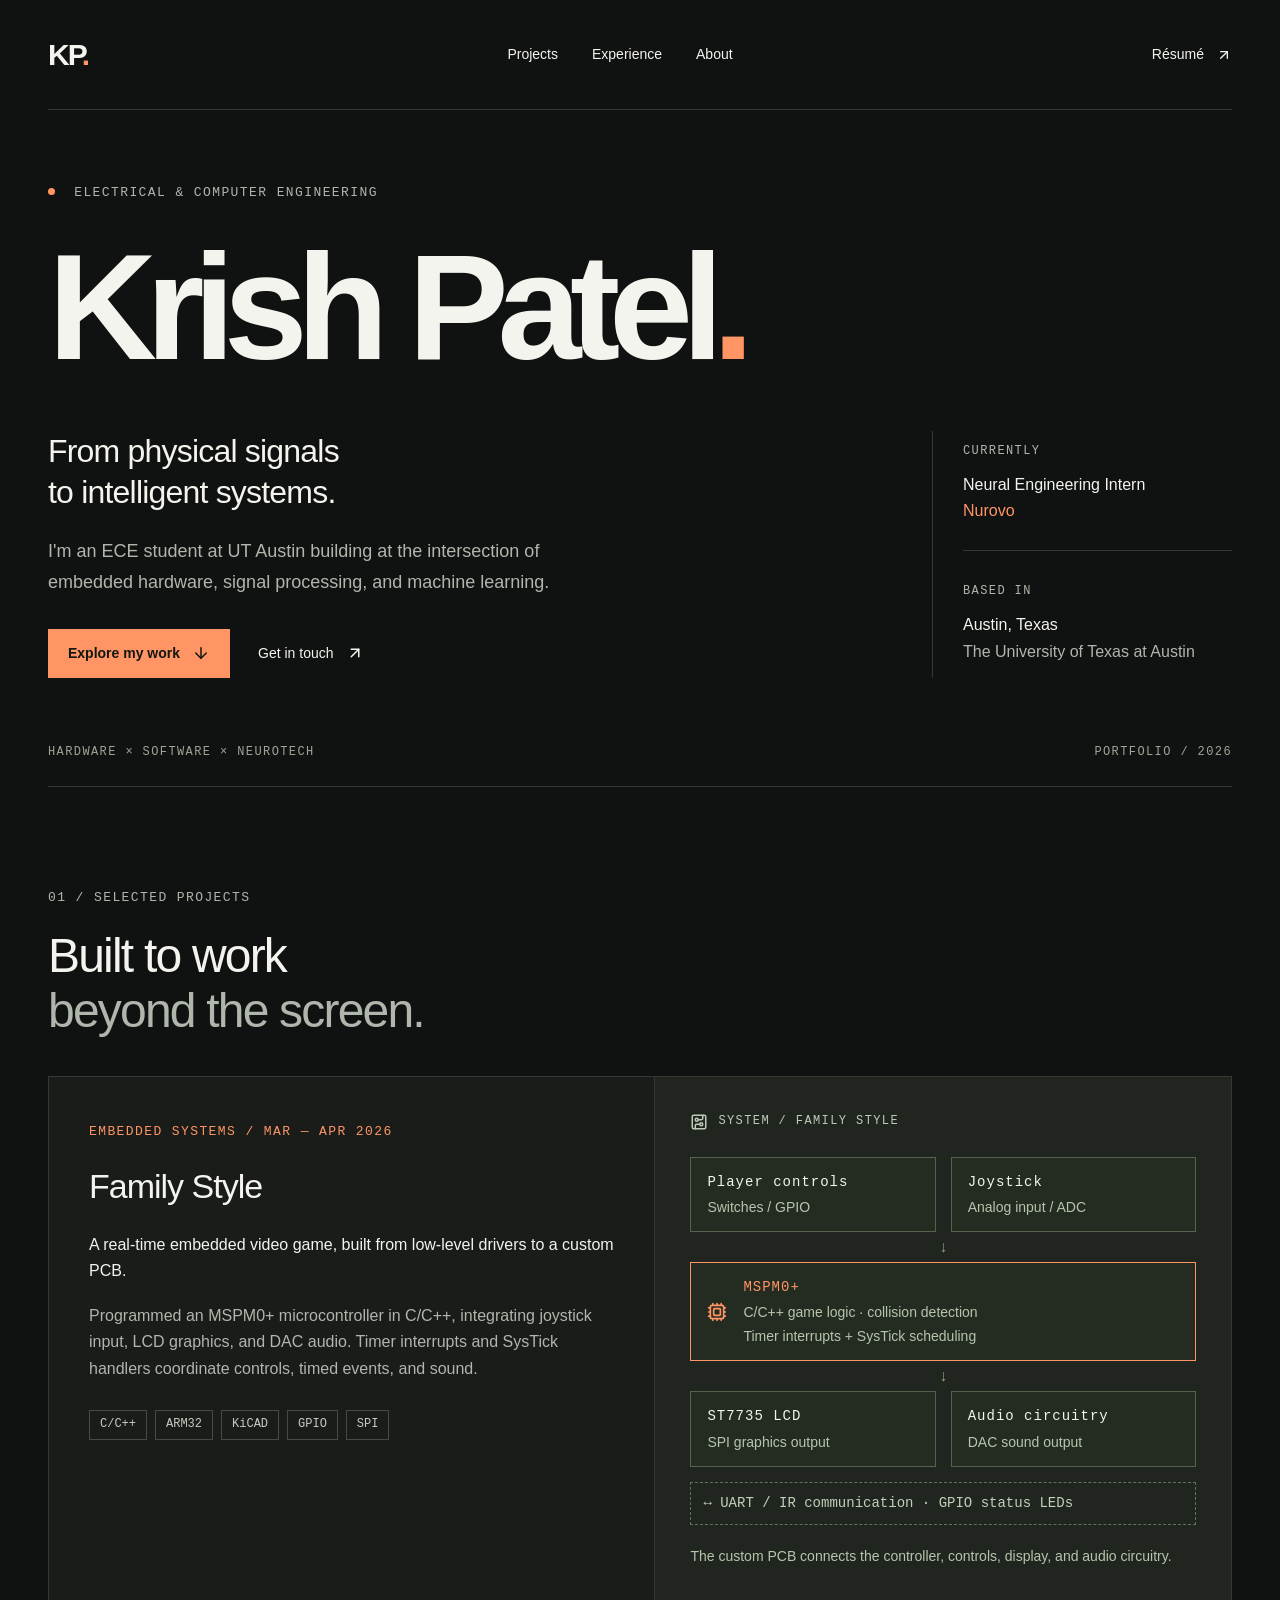
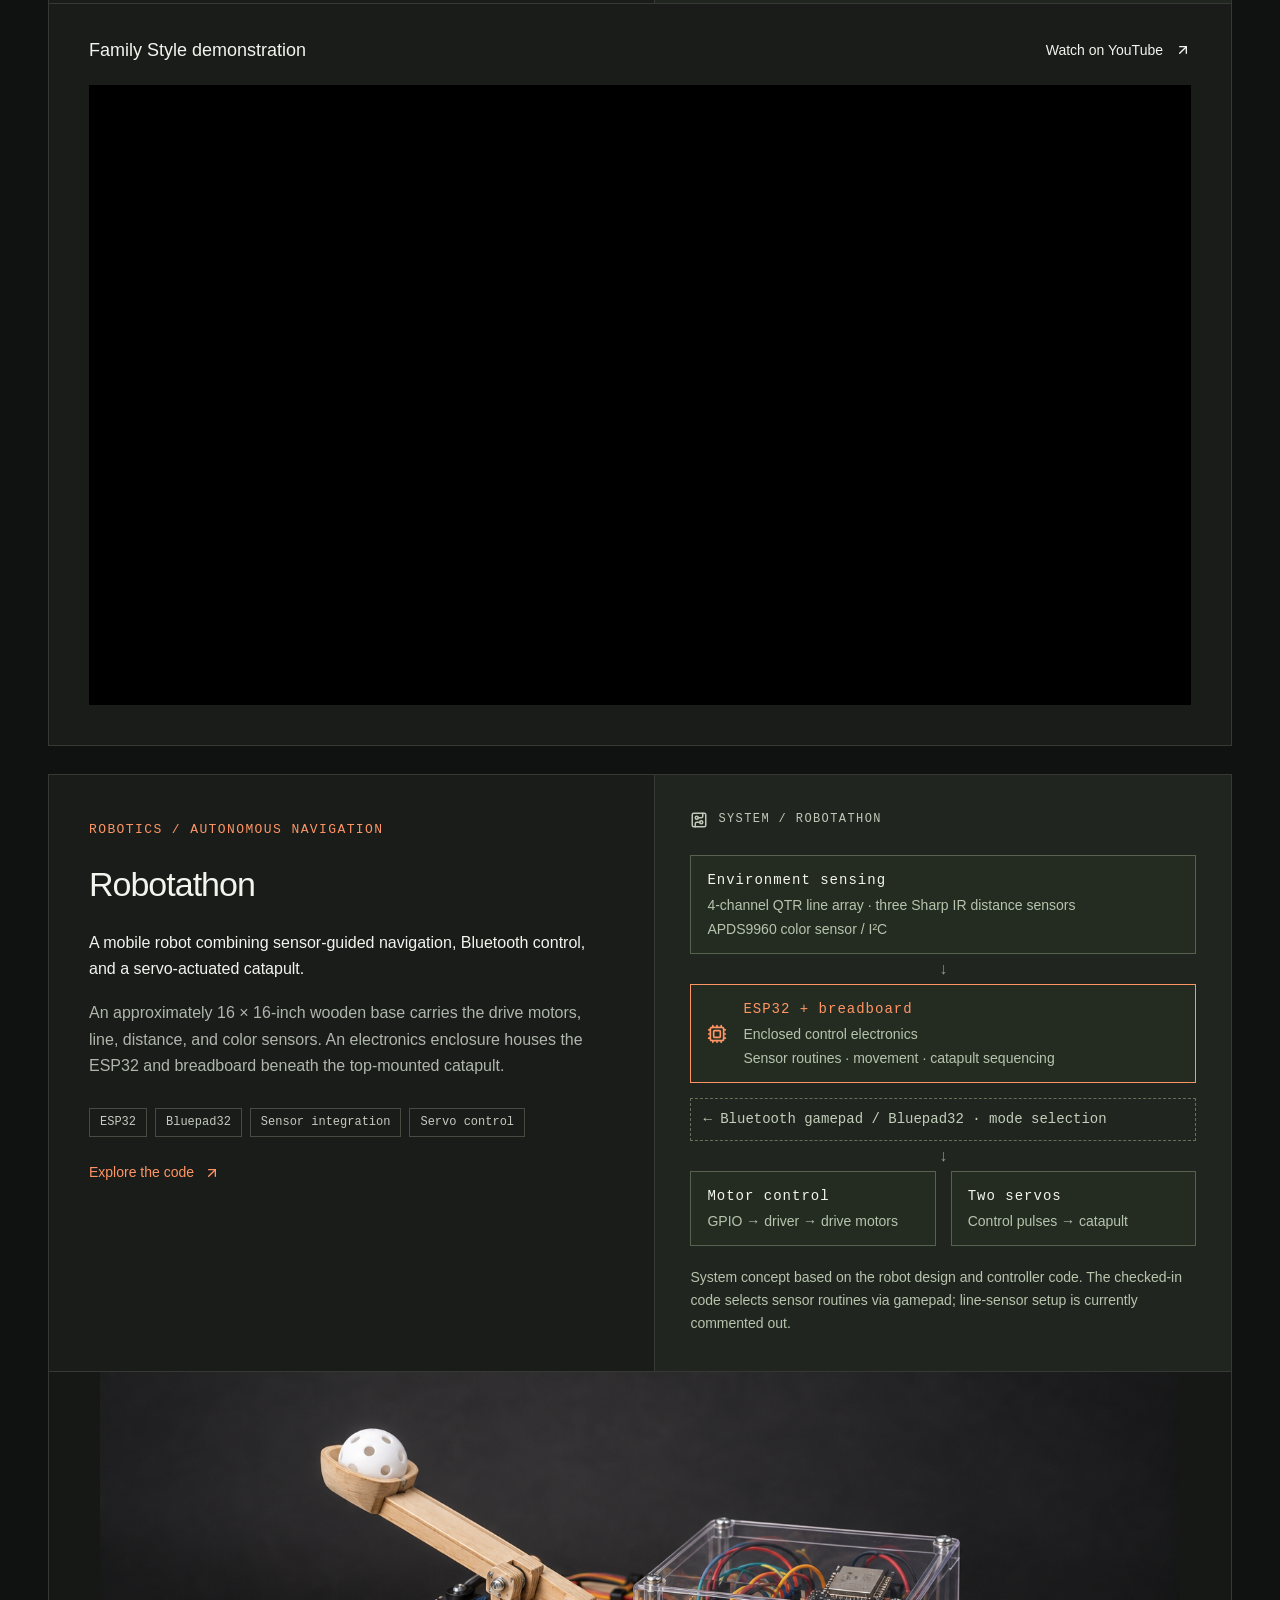
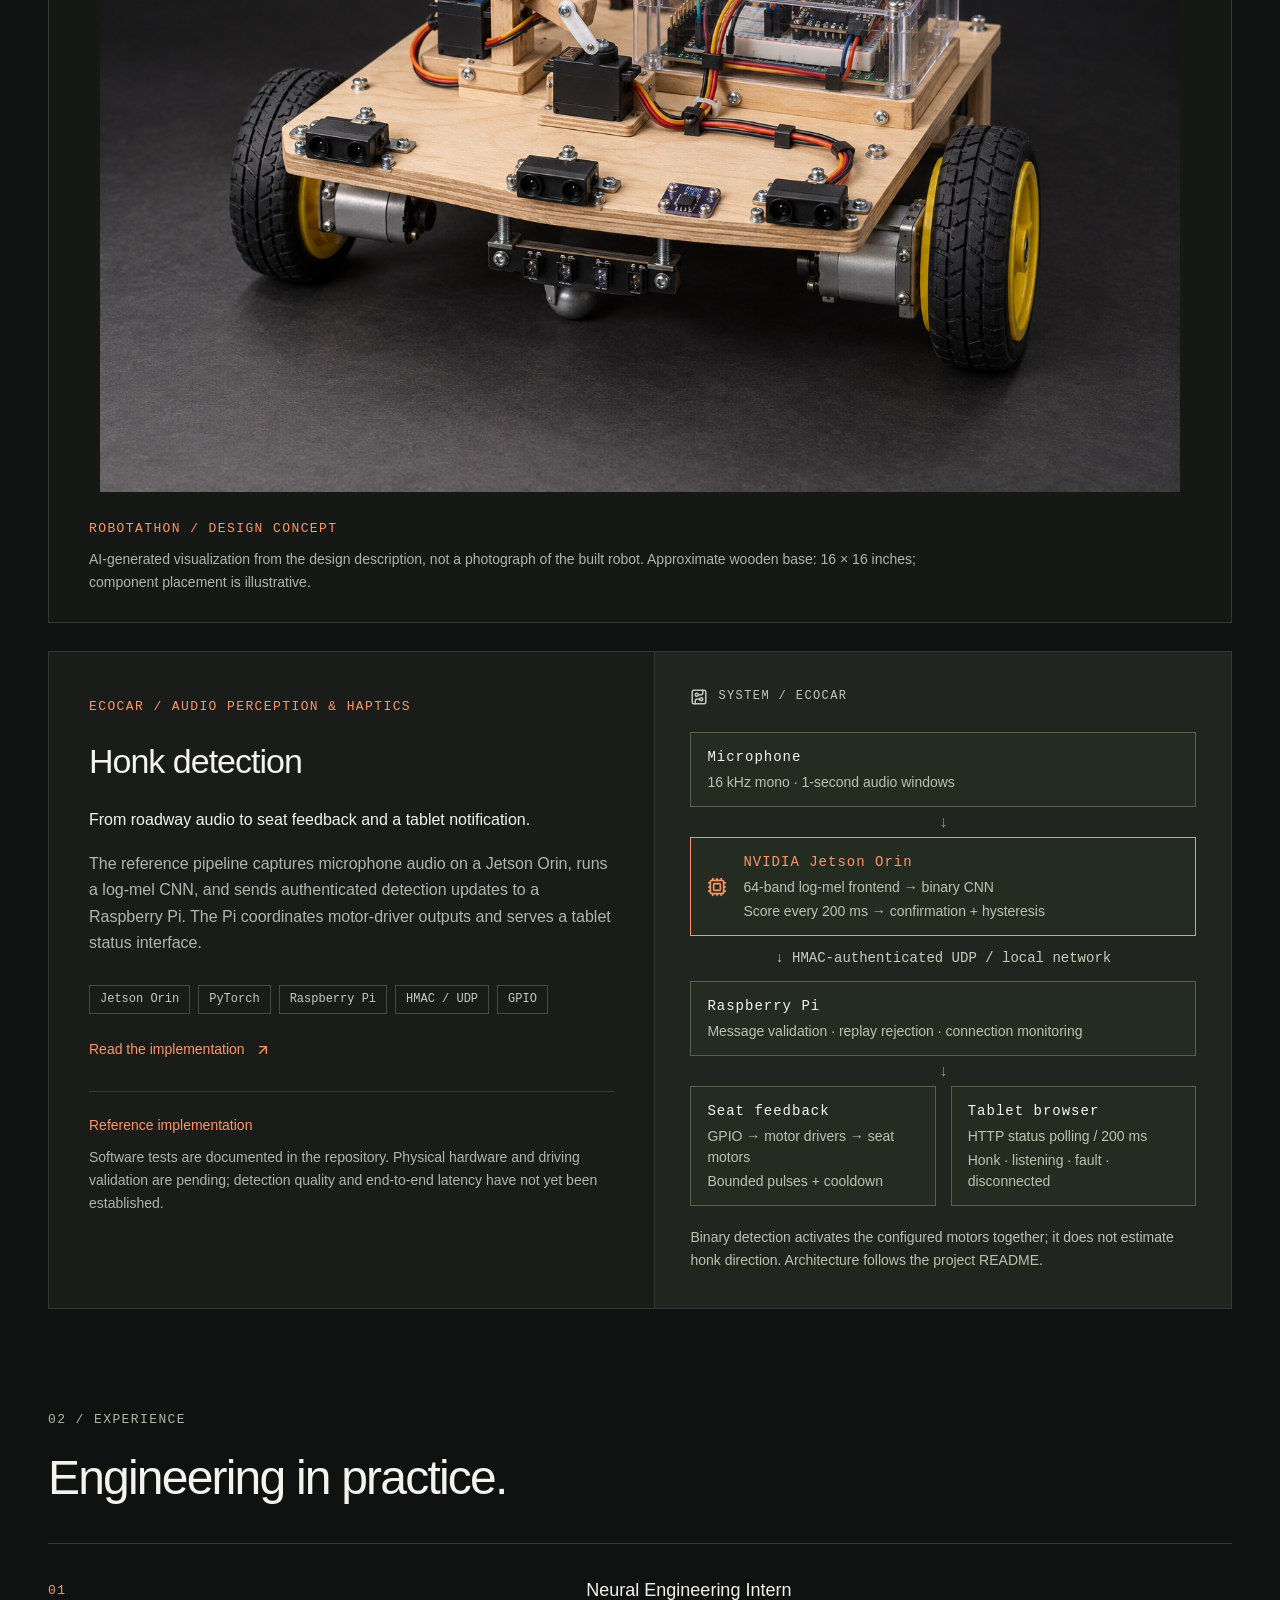
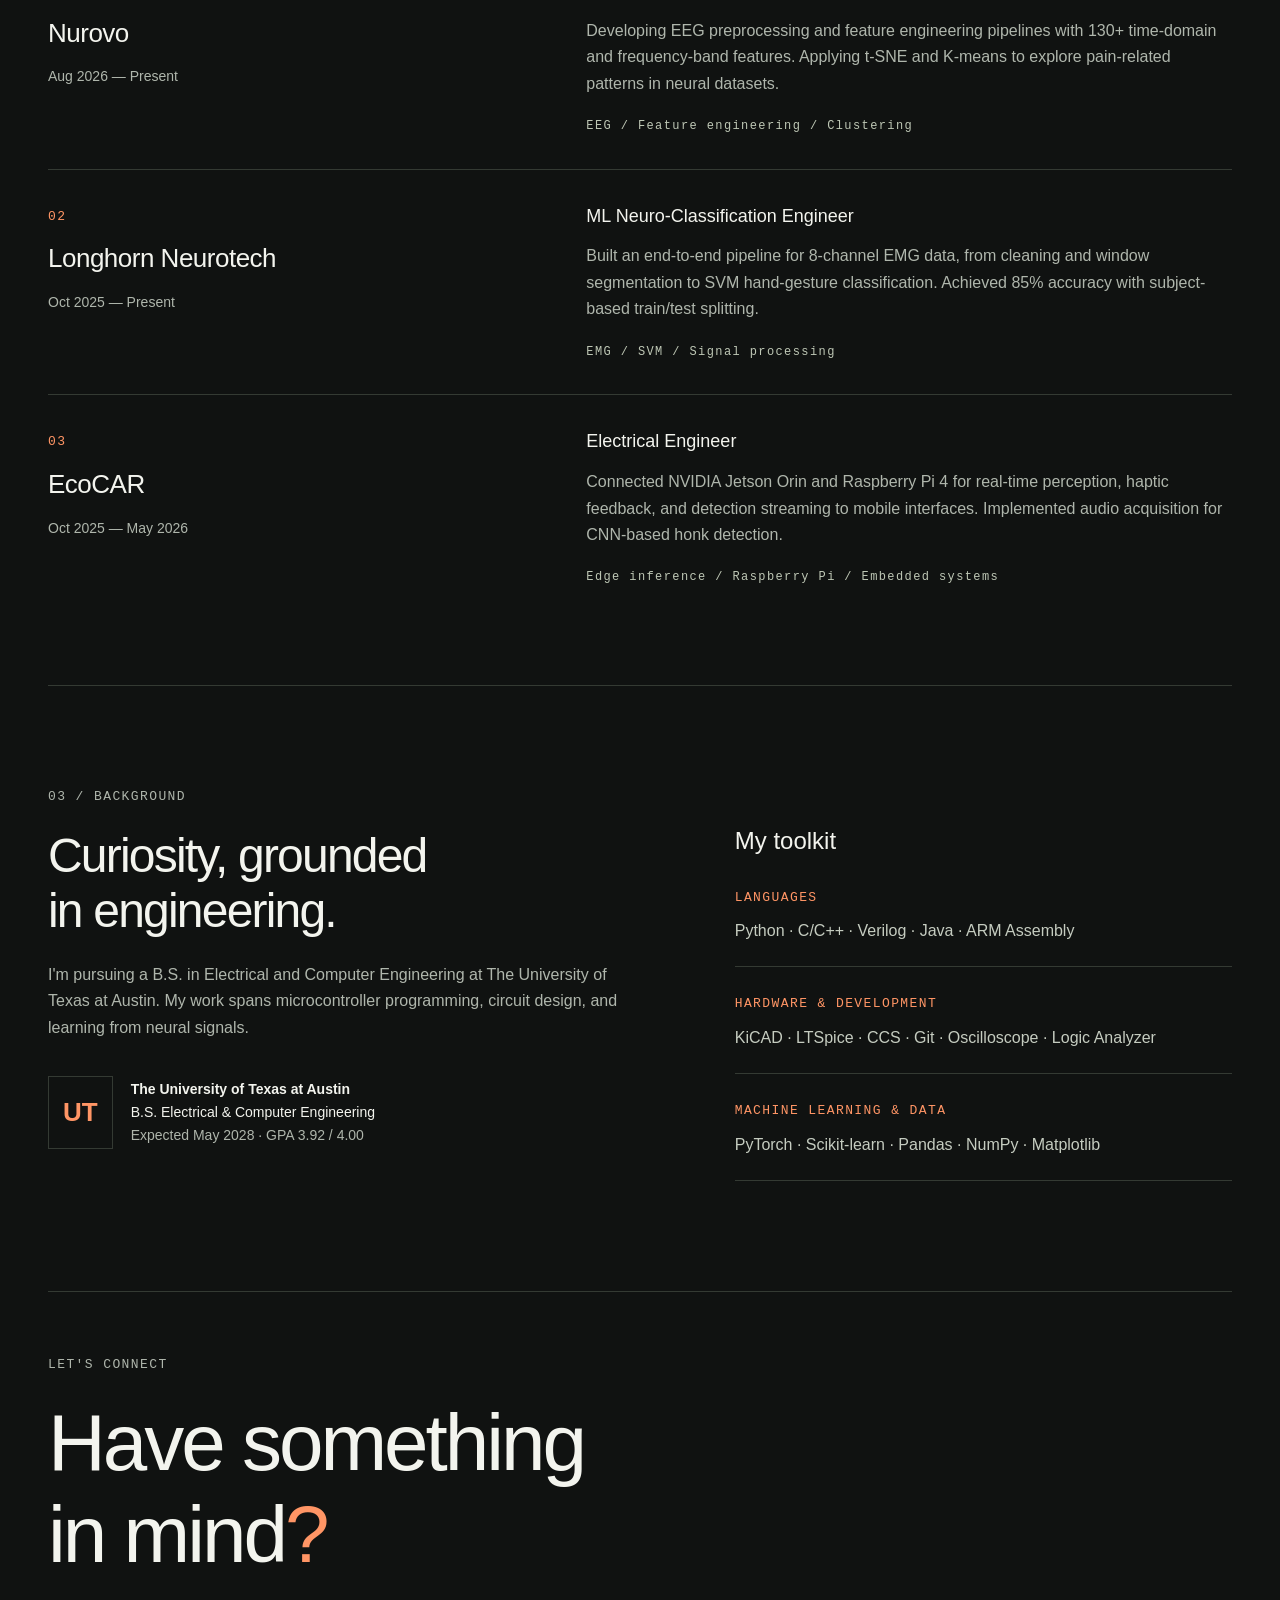
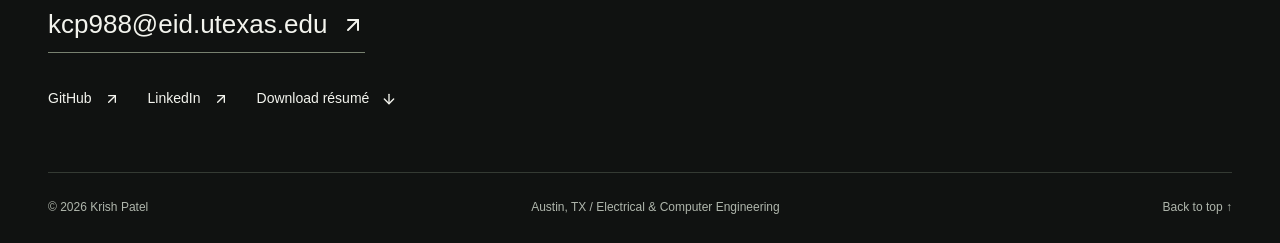
==== commit 1759f8e9: "Publish project diagrams and Robotathon concept" ====
--- a/index.html
+++ b/index.html
@@ -1,2 +1,2 @@
-<!DOCTYPE html><html lang="en"><head><meta charSet="utf-8"/><meta name="viewport" content="width=device-width, initial-scale=1"/><link rel="stylesheet" href="/_next/static/css/index.Db0hOhpK.css" data-rsc-css-href="/_next/static/css/index.Db0hOhpK.css" data-precedence="vite-rsc/importer-resources"/><link rel="modulepreload" fetchPriority="low" href="/_next/static/chunks/index-CRXeKTHZ.js"/><script src="/_next/static/chunks/rolldown-runtime-C60lm6uB.js" type="module" async=""></script><script src="/_next/static/chunks/framework-D_rUT4EX.js" type="module" async=""></script><link rel="modulepreload" href="/_next/static/chunks/layout-segment-context-BMfZeFdL.js" crossorigin=""/><link rel="modulepreload" href="/_next/static/chunks/Icon-BFIcK819.js" crossorigin=""/><title>Krish Patel | Electrical &amp; Computer Engineering</title><meta name="description" content="UT Austin ECE student working across embedded systems, neural signal processing, machine learning, and robotics."/><script>Object.assign(((self[Symbol.for("vinext.navigationRuntime")]??={bootstrap:{routeManifest:null},functions:{}}).bootstrap.rsc??={rsc:[]}),{params:{},nav:{"pathname":"/","searchParams":[]}})</script><link rel="modulepreload" href="/_next/static/chunks/index-CRXeKTHZ.js" />
-</head><body><a class="skip" href="#main">Skip to content</a><header class="site-header wrap"><a href="#" class="wordmark" aria-label="Krish Patel home">KP<span>.</span></a><nav aria-label="Main navigation"><a href="#projects">Projects</a><a href="#experience">Experience</a><a href="#about">About</a></nav><a class="resume-nav" href="/Krish-Patel-Resume.pdf" target="_blank" rel="noreferrer">Résumé <svg xmlns="http://www.w3.org/2000/svg" width="16" height="16" viewBox="0 0 24 24" fill="none" stroke="currentColor" stroke-width="2" stroke-linecap="round" stroke-linejoin="round" class="lucide lucide-arrow-up-right" aria-hidden="true"><path d="M7 7h10v10"></path><path d="M7 17 17 7"></path></svg></a></header><main id="main"><section class="hero wrap"><div class="eyebrow"><span class="dot"></span> ELECTRICAL &amp; COMPUTER ENGINEERING</div><h1>Krish Patel<span>.</span></h1><div class="hero-bottom"><div><p class="intro">From physical signals<br/>to intelligent systems.</p><p class="hero-description">I&#x27;m an ECE student at UT Austin building at the intersection of embedded hardware, signal processing, and machine learning.</p><div class="actions"><a class="primary-link" href="#projects">Explore my work <svg xmlns="http://www.w3.org/2000/svg" width="18" height="18" viewBox="0 0 24 24" fill="none" stroke="currentColor" stroke-width="2" stroke-linecap="round" stroke-linejoin="round" class="lucide lucide-arrow-down" aria-hidden="true"><path d="M12 5v14"></path><path d="m19 12-7 7-7-7"></path></svg></a><a class="text-link" href="mailto:kcp988@eid.utexas.edu">Get in touch <svg xmlns="http://www.w3.org/2000/svg" width="18" height="18" viewBox="0 0 24 24" fill="none" stroke="currentColor" stroke-width="2" stroke-linecap="round" stroke-linejoin="round" class="lucide lucide-arrow-up-right" aria-hidden="true"><path d="M7 7h10v10"></path><path d="M7 17 17 7"></path></svg></a></div></div><aside class="profile-note"><span class="mono">CURRENTLY</span><p>Neural Engineering Intern<br/><strong>Nurovo</strong></p><div class="note-rule"></div><span class="mono">BASED IN</span><p>Austin, Texas<br/><span class="muted">The University of Texas at Austin</span></p></aside></div><div class="hero-footer"><span>HARDWARE × SOFTWARE × NEUROTECH</span><span>PORTFOLIO / 2026</span></div></section><section id="projects" class="section wrap"><div class="section-heading"><span class="eyebrow">01 / SELECTED PROJECTS</span><h2>Built to work<br/><span class="muted">beyond the screen.</span></h2></div><article class="project featured"><div class="project-content"><span class="mono accent">EMBEDDED SYSTEMS / MAR — APR 2026</span><h3>Family Style</h3><p>A real-time embedded video game, built from low-level drivers to a custom PCB.</p><p class="muted">Programmed an MSPM0+ microcontroller in C/C++, integrating joystick input, LCD graphics, and DAC audio. Timer interrupts and SysTick handlers coordinate controls, timed events, and sound.</p><div class="tags"><span>C/C++</span><span>ARM32</span><span>KiCAD</span><span>GPIO</span><span>SPI</span></div></div><div class="system-panel" aria-label="Family Style system architecture"><div class="diagram-title"><svg xmlns="http://www.w3.org/2000/svg" width="18" height="18" viewBox="0 0 24 24" fill="none" stroke="currentColor" stroke-width="2" stroke-linecap="round" stroke-linejoin="round" class="lucide lucide-circuit-board" aria-hidden="true"><rect width="18" height="18" x="3" y="3" rx="2"></rect><path d="M11 9h4a2 2 0 0 0 2-2V3"></path><circle cx="9" cy="9" r="2"></circle><path d="M7 21v-4a2 2 0 0 1 2-2h4"></path><circle cx="15" cy="15" r="2"></circle></svg><span>SYSTEM ARCHITECTURE</span></div><div class="flow-box">INPUT <span>GPIO controls + ADC joystick</span></div><div class="flow-line">↓</div><div class="flow-box core"><svg xmlns="http://www.w3.org/2000/svg" width="20" height="20" viewBox="0 0 24 24" fill="none" stroke="currentColor" stroke-width="2" stroke-linecap="round" stroke-linejoin="round" class="lucide lucide-cpu" aria-hidden="true"><path d="M12 20v2"></path><path d="M12 2v2"></path><path d="M17 20v2"></path><path d="M17 2v2"></path><path d="M2 12h2"></path><path d="M2 17h2"></path><path d="M2 7h2"></path><path d="M20 12h2"></path><path d="M20 17h2"></path><path d="M20 7h2"></path><path d="M7 20v2"></path><path d="M7 2v2"></path><rect x="4" y="4" width="16" height="16" rx="2"></rect><rect x="8" y="8" width="8" height="8" rx="1"></rect></svg><div>MSPM0+<span>Game logic · Timers · Peripheral drivers</span></div></div><div class="flow-line">↓</div><div class="output-row"><div class="flow-box">DISPLAY<span>SPI / ST7735 LCD</span></div><div class="flow-box">AUDIO<span>DAC output</span></div></div><p class="diagram-caption">Custom PCB connecting controls, display, and audio.</p></div><div class="project-demo"><div class="demo-heading"><h4>Family Style demonstration</h4><a class="text-link" href="https://www.youtube.com/watch?v=CGDMchAKXyI" target="_blank" rel="noreferrer">Watch on YouTube <svg xmlns="http://www.w3.org/2000/svg" width="16" height="16" viewBox="0 0 24 24" fill="none" stroke="currentColor" stroke-width="2" stroke-linecap="round" stroke-linejoin="round" class="lucide lucide-arrow-up-right" aria-hidden="true"><path d="M7 7h10v10"></path><path d="M7 17 17 7"></path></svg></a></div><iframe class="demo-video" src="https://www.youtube-nocookie.com/embed/CGDMchAKXyI" title="Family Style embedded game demonstration" width="1280" height="720" loading="lazy" referrerPolicy="strict-origin-when-cross-origin" allow="accelerometer; autoplay; clipboard-write; encrypted-media; gyroscope; picture-in-picture; web-share" allowFullScreen=""></iframe></div></article><article class="project compact"><div class="project-icon"><svg xmlns="http://www.w3.org/2000/svg" width="30" height="30" viewBox="0 0 24 24" fill="none" stroke="currentColor" stroke-width="2" stroke-linecap="round" stroke-linejoin="round" class="lucide lucide-radio" aria-hidden="true"><path d="M16.247 7.761a6 6 0 0 1 0 8.478"></path><path d="M19.075 4.933a10 10 0 0 1 0 14.134"></path><path d="M4.925 19.067a10 10 0 0 1 0-14.134"></path><path d="M7.753 16.239a6 6 0 0 1 0-8.478"></path><circle cx="12" cy="12" r="2"></circle></svg></div><div><span class="mono accent">ROBOTICS / AUTONOMOUS NAVIGATION</span><h3>Robotathon</h3><p class="muted">Combined color, IR/distance, and line sensors for autonomous maze navigation. Added Bluetooth mode switching and a servo-driven ball launcher, achieving 100% target accuracy in competition.</p><div class="tags"><span>Sensor fusion</span><span>Bluetooth</span><span>Servo control</span></div></div></article></section><section id="experience" class="section wrap"><div class="section-heading"><span class="eyebrow">02 / EXPERIENCE</span><h2>Engineering in practice.</h2></div><div class="experience-list"><article class="experience"><div class="experience-company"><span class="mono accent">0<!-- -->1</span><h3>Nurovo</h3><span class="date">Aug 2026 — Present</span></div><div><h4>Neural Engineering Intern</h4><p class="muted">Developing EEG preprocessing and feature engineering pipelines with 130+ time-domain and frequency-band features. Applying t-SNE and K-means to explore pain-related patterns in neural datasets.</p><p class="experience-tags mono">EEG / Feature engineering / Clustering</p></div></article><article class="experience"><div class="experience-company"><span class="mono accent">0<!-- -->2</span><h3>Longhorn Neurotech</h3><span class="date">Oct 2025 — Present</span></div><div><h4>ML Neuro-Classification Engineer</h4><p class="muted">Built an end-to-end pipeline for 8-channel EMG data, from cleaning and window segmentation to SVM hand-gesture classification. Achieved 85% accuracy with subject-based train/test splitting.</p><p class="experience-tags mono">EMG / SVM / Signal processing</p></div></article><article class="experience"><div class="experience-company"><span class="mono accent">0<!-- -->3</span><h3>EcoCAR</h3><span class="date">Oct 2025 — May 2026</span></div><div><h4>Electrical Engineer</h4><p class="muted">Connected NVIDIA Jetson Orin and Raspberry Pi 4 for real-time perception, haptic feedback, and detection streaming to mobile interfaces. Implemented audio acquisition for CNN-based honk detection.</p><p class="experience-tags mono">Edge inference / Raspberry Pi / Embedded systems</p></div></article></div></section><section id="about" class="section wrap about"><div><span class="eyebrow">03 / BACKGROUND</span><h2>Curiosity, grounded<br/>in engineering.</h2><p class="muted">I&#x27;m pursuing a B.S. in Electrical and Computer Engineering at The University of Texas at Austin. My work spans microcontroller programming, circuit design, and learning from neural signals.</p><div class="education"><span class="ut">UT</span><div><strong>The University of Texas at Austin</strong><p>B.S. Electrical &amp; Computer Engineering</p><span class="muted">Expected May 2028 · GPA 3.92 / 4.00</span></div></div></div><div class="skills"><h3>My toolkit</h3><div><span class="mono accent">LANGUAGES</span><p>Python · C/C++ · Verilog · Java · ARM Assembly</p></div><div><span class="mono accent">HARDWARE &amp; DEVELOPMENT</span><p>KiCAD · LTSpice · CCS · Git · Oscilloscope · Logic Analyzer</p></div><div><span class="mono accent">MACHINE LEARNING &amp; DATA</span><p>PyTorch · Scikit-learn · Pandas · NumPy · Matplotlib</p></div></div></section><section class="contact wrap"><span class="eyebrow">LET&#x27;S CONNECT</span><h2>Have something<br/>in mind<span class="accent">?</span></h2><a class="email-link" href="mailto:kcp988@eid.utexas.edu">kcp988@eid.utexas.edu <svg xmlns="http://www.w3.org/2000/svg" width="24" height="24" viewBox="0 0 24 24" fill="none" stroke="currentColor" stroke-width="2" stroke-linecap="round" stroke-linejoin="round" class="lucide lucide-arrow-up-right" aria-hidden="true"><path d="M7 7h10v10"></path><path d="M7 17 17 7"></path></svg></a><div class="socials"><a href="https://github.com/kpeazy13" target="_blank" rel="noreferrer">GitHub <svg xmlns="http://www.w3.org/2000/svg" width="16" height="16" viewBox="0 0 24 24" fill="none" stroke="currentColor" stroke-width="2" stroke-linecap="round" stroke-linejoin="round" class="lucide lucide-arrow-up-right" aria-hidden="true"><path d="M7 7h10v10"></path><path d="M7 17 17 7"></path></svg></a><a href="https://www.linkedin.com/in/krishkp13" target="_blank" rel="noreferrer">LinkedIn <svg xmlns="http://www.w3.org/2000/svg" width="16" height="16" viewBox="0 0 24 24" fill="none" stroke="currentColor" stroke-width="2" stroke-linecap="round" stroke-linejoin="round" class="lucide lucide-arrow-up-right" aria-hidden="true"><path d="M7 7h10v10"></path><path d="M7 17 17 7"></path></svg></a><a href="/Krish-Patel-Resume.pdf" download="">Download résumé <svg xmlns="http://www.w3.org/2000/svg" width="16" height="16" viewBox="0 0 24 24" fill="none" stroke="currentColor" stroke-width="2" stroke-linecap="round" stroke-linejoin="round" class="lucide lucide-arrow-down" aria-hidden="true"><path d="M12 5v14"></path><path d="m19 12-7 7-7-7"></path></svg></a></div></section></main><footer class="wrap footer"><span>© 2026 Krish Patel</span><span>Austin, TX / Electrical &amp; Computer Engineering</span><a href="#">Back to top ↑</a></footer><script type="module" src="/_next/static/chunks/index-CRXeKTHZ.js" id="_R_" async=""></script><script>((self[Symbol.for("vinext.navigationRuntime")]??={bootstrap:{routeManifest:null},functions:{}}).bootstrap.rsc??={rsc:[]}).rsc.push("0:{\"page:/\":\"$L1\",\"layout:/\":\"$L2\",\"route:/\":\"$L3\",\"__route\":\"route:/\",\"__interceptionContext\":null,\"__layoutIds\":[\"layout:/\"],\"__rootLayout\":\"/\",\"__bfcacheSegmentIdentities\":{\"layout:/\":\"[\\\"layout\\\",\\\"layout:/\\\",\\\"root-boundary:/\\\",\\\"\\\"]\",\"page:/\":\"[\\\"page\\\",\\\"page:/\\\",\\\"root-boundary:/\\\",\\\"\\\"]\"},\"__srcPage\":[\"page\"],\"__layoutFlags\":{\"layout:/\":\"s\"},\"__artifactCompatibility\":{\"schemaVersion\":1,\"graphVersion\":\"app-route-graph:1177fd80f83fa7b0\",\"deploymentVersion\":\"d9792eed-fb87-4cb1-bb9f-f41035fcd591\",\"appElementsSchemaVersion\":1,\"rscPayloadSchemaVersion\":1,\"rootBoundaryId\":\"/\",\"renderEpoch\":null}}\n")</script><script>((self[Symbol.for("vinext.navigationRuntime")]??={bootstrap:{routeManifest:null},functions:{}}).bootstrap.rsc??={rsc:[]}).rsc.push("4:I[\"8c0f216c4604\",[],\"Children\",1]\n")</script><script>((self[Symbol.for("vinext.navigationRuntime")]??={bootstrap:{routeManifest:null},functions:{}}).bootstrap.rsc??={rsc:[]}).rsc.push("5:I[\"593f344dc510\",[],\"GlobalErrorBoundary\",1]\n")</script><script>((self[Symbol.for("vinext.navigationRuntime")]??={bootstrap:{routeManifest:null},functions:{}}).bootstrap.rsc??={rsc:[]}).rsc.push("6:I[\"0b874ad30386\",[],\"default\",1]\n")</script><script>((self[Symbol.for("vinext.navigationRuntime")]??={bootstrap:{routeManifest:null},functions:{}}).bootstrap.rsc??={rsc:[]}).rsc.push("7:I[\"593f344dc510\",[],\"ErrorBoundary\",1]\n")</script><script>((self[Symbol.for("vinext.navigationRuntime")]??={bootstrap:{routeManifest:null},functions:{}}).bootstrap.rsc??={rsc:[]}).rsc.push("8:I[\"15c18cfaeeff\",[],\"LayoutSegmentProvider\",1]\n")</script><script>((self[Symbol.for("vinext.navigationRuntime")]??={bootstrap:{routeManifest:null},functions:{}}).bootstrap.rsc??={rsc:[]}).rsc.push("9:I[\"8c0f216c4604\",[],\"Slot\",1]\n")</script><script>((self[Symbol.for("vinext.navigationRuntime")]??={bootstrap:{routeManifest:null},functions:{}}).bootstrap.rsc??={rsc:[]}).rsc.push("a:I[\"593f344dc510\",[],\"NotFoundBoundary\",1]\n")</script><script>((self[Symbol.for("vinext.navigationRuntime")]??={bootstrap:{routeManifest:null},functions:{}}).bootstrap.rsc??={rsc:[]}).rsc.push("b:I[\"9276801271d6\",[],\"AppRouterScrollTarget\",1]\n")</script><script>((self[Symbol.for("vinext.navigationRuntime")]??={bootstrap:{routeManifest:null},functions:{}}).bootstrap.rsc??={rsc:[]}).rsc.push("c:I[\"593f344dc510\",[],\"RedirectBoundary\",1]\n")</script><script>((self[Symbol.for("vinext.navigationRuntime")]??={bootstrap:{routeManifest:null},functions:{}}).bootstrap.rsc??={rsc:[]}).rsc.push(":HL[\"/_next/static/css/index.Db0hOhpK.css\",\"style\"     ]\n")</script><script>((self[Symbol.for("vinext.navigationRuntime")]??={bootstrap:{routeManifest:null},functions:{}}).bootstrap.rsc??={rsc:[]}).rsc.push("2:[[[\"$\",\"link\",\"css:/_next/static/css/index.Db0hOhpK.css\",{\"rel\":\"stylesheet\",\"precedence\":\"vite-rsc/importer-resources\",\"href\":\"/_next/static/css/index.Db0hOhpK.css\",\"data-rsc-css-href\":\"/_next/static/css/index.Db0hOhpK.css\"}],\"$undefined\"],[\"$\",\"html\",null,{\"lang\":\"en\",\"children\":[\"$\",\"body\",null,{\"children\":[\"$\",\"$L4\",null,{}]}]}]]\n")</script><script>((self[Symbol.for("vinext.navigationRuntime")]??={bootstrap:{routeManifest:null},functions:{}}).bootstrap.rsc??={rsc:[]}).rsc.push("3:[[[\"$\",\"meta\",null,{\"charSet\":\"utf-8\"}],[[\"$\",\"title\",\"0\",{\"children\":\"Krish Patel | Electrical \u0026 Computer Engineering\"}],[\"$\",\"meta\",\"1\",{\"name\":\"description\",\"content\":\"UT Austin ECE student working across embedded systems, neural signal processing, machine learning, and robotics.\"}]],[[\"$\",\"meta\",\"0\",{\"name\":\"viewport\",\"content\":\"width=device-width, initial-scale=1\"}]]],[\"$\",\"$L5\",null,{\"fallback\":\"$6\",\"children\":[\"$\",\"$L7\",null,{\"fallback\":\"$6\",\"children\":[\"$\",\"$L8\",null,{\"providerId\":\"layout:/\",\"segmentMap\":{\"children\":[]},\"children\":[\"$\",\"$L9\",null,{\"id\":\"layout:/\",\"parallelSlots\":\"$undefined\",\"children\":[\"$\",\"$La\",null,{\"resetKey\":\"\",\"fallback\":[[\"$\",\"title\",null,{\"children\":\"404: This page could not be found.\"}],[\"$\",\"div\",null,{\"style\":{\"fontFamily\":\"system-ui,\\\"Segoe UI\\\",Roboto,Helvetica,Arial,sans-serif,\\\"Apple Color Emoji\\\",\\\"Segoe UI Emoji\\\"\",\"height\":\"100vh\",\"textAlign\":\"center\",\"display\":\"flex\",\"flexDirection\":\"column\",\"alignItems\":\"center\",\"justifyContent\":\"center\"},\"children\":[\"$\",\"div\",null,{\"children\":[[\"$\",\"style\",null,{\"dangerouslySetInnerHTML\":{\"__html\":\"body{color:#000;background:#fff;margin:0}.next-error-h1{border-right:1px solid rgba(0,0,0,.3)}@media (prefers-color-scheme:dark){body{color:#fff;background:#000}.next-error-h1{border-right:1px solid rgba(255,255,255,.3)}}\"}}],[\"$\",\"h1\",null,{\"className\":\"next-error-h1\",\"style\":{\"display\":\"inline-block\",\"margin\":\"0 20px 0 0\",\"padding\":\"0 23px 0 0\",\"fontSize\":24,\"fontWeight\":500,\"verticalAlign\":\"top\",\"lineHeight\":\"49px\"},\"children\":404}],[\"$\",\"div\",null,{\"style\":{\"display\":\"inline-block\"},\"children\":[\"$\",\"h2\",null,{\"style\":{\"fontSize\":14,\"fontWeight\":400,\"lineHeight\":\"49px\",\"margin\":0},\"children\":\"This page could not be found.\"}]}]]}]}]],\"children\":[\"$\",\"$Lb\",null,{\"children\":[\"$\",\"$Lc\",null,{\"children\":[[\"$\",\"$L8\",null,{\"providerId\":\"page:/\",\"segmentMap\":{\"children\":[\"__PAGE__\"]},\"children\":[\"$\",\"$L9\",null,{\"id\":\"page:/\"}]}],null]}]}]}]}]}]}]}],null,null]\n")</script><script>((self[Symbol.for("vinext.navigationRuntime")]??={bootstrap:{routeManifest:null},functions:{}}).bootstrap.rsc??={rsc:[]}).rsc.push("d:I[\"339f946bc456\",[],\"default\",1]\n")</script><script>((self[Symbol.for("vinext.navigationRuntime")]??={bootstrap:{routeManifest:null},functions:{}}).bootstrap.rsc??={rsc:[]}).rsc.push("1:[[\"$\",\"a\",null,{\"className\":\"skip\",\"href\":\"#main\",\"children\":\"Skip to content\"}],[\"$\",\"header\",null,{\"className\":\"site-header wrap\",\"children\":[[\"$\",\"a\",null,{\"href\":\"#\",\"className\":\"wordmark\",\"aria-label\":\"Krish Patel home\",\"children\":[\"KP\",[\"$\",\"span\",null,{\"children\":\".\"}]]}],[\"$\",\"nav\",null,{\"aria-label\":\"Main navigation\",\"children\":[[\"$\",\"a\",null,{\"href\":\"#projects\",\"children\":\"Projects\"}],[\"$\",\"a\",null,{\"href\":\"#experience\",\"children\":\"Experience\"}],[\"$\",\"a\",null,{\"href\":\"#about\",\"children\":\"About\"}]]}],[\"$\",\"a\",null,{\"className\":\"resume-nav\",\"href\":\"/Krish-Patel-Resume.pdf\",\"target\":\"_blank\",\"rel\":\"noreferrer\",\"children\":[\"Résumé \",[\"$\",\"$Ld\",null,{\"ref\":\"$undefined\",\"iconNode\":[[\"path\",{\"d\":\"M7 7h10v10\",\"key\":\"1tivn9\"}],[\"path\",{\"d\":\"M7 17 17 7\",\"key\":\"1vkiza\"}]],\"className\":\"lucide-arrow-up-right\",\"size\":16}]]}]]}],[\"$\",\"main\",null,{\"id\":\"main\",\"children\":[[\"$\",\"section\",null,{\"className\":\"hero wrap\",\"children\":[[\"$\",\"div\",null,{\"className\":\"eyebrow\",\"children\":[[\"$\",\"span\",null,{\"className\":\"dot\"}],\" ELECTRICAL \u0026 COMPUTER ENGINEERING\"]}],[\"$\",\"h1\",null,{\"children\":[\"Krish Patel\",[\"$\",\"span\",null,{\"children\":\".\"}]]}],[\"$\",\"div\",null,{\"className\":\"hero-bottom\",\"children\":[[\"$\",\"div\",null,{\"children\":[[\"$\",\"p\",null,{\"className\":\"intro\",\"children\":[\"From physical signals\",[\"$\",\"br\",null,{}],\"to intelligent systems.\"]}],[\"$\",\"p\",null,{\"className\":\"hero-description\",\"children\":\"I'm an ECE student at UT Austin building at the intersection of embedded hardware, signal processing, and machine learning.\"}],[\"$\",\"div\",null,{\"className\":\"actions\",\"children\":[[\"$\",\"a\",null,{\"className\":\"primary-link\",\"href\":\"#projects\",\"children\":[\"Explore my work \",[\"$\",\"$Ld\",null,{\"ref\":\"$undefined\",\"iconNode\":[[\"path\",{\"d\":\"M12 5v14\",\"key\":\"s699le\"}],[\"path\",{\"d\":\"m19 12-7 7-7-7\",\"key\":\"1idqje\"}]],\"className\":\"lucide-arrow-down\",\"size\":18}]]}],[\"$\",\"a\",null,{\"className\":\"text-link\",\"href\":\"mailto:kcp988@eid.utexas.edu\",\"children\":[\"Get in touch \",[\"$\",\"$Ld\",null,{\"ref\":\"$undefined\",\"iconNode\":\"$1:1:props:children:2:props:children:1:props:iconNode\",\"className\":\"lucide-arrow-up-right\",\"size\":18}]]}]]}]]}],[\"$\",\"aside\",null,{\"className\":\"profile-note\",\"children\":[[\"$\",\"span\",null,{\"className\":\"mono\",\"children\":\"CURRENTLY\"}],[\"$\",\"p\",null,{\"children\":[\"Neural Engineering Intern\",[\"$\",\"br\",null,{}],[\"$\",\"strong\",null,{\"children\":\"Nurovo\"}]]}],[\"$\",\"div\",null,{\"className\":\"note-rule\"}],[\"$\",\"span\",null,{\"className\":\"mono\",\"children\":\"BASED IN\"}],[\"$\",\"p\",null,{\"children\":[\"Austin, Texas\",[\"$\",\"br\",null,{}],[\"$\",\"span\",null,{\"className\":\"muted\",\"children\":\"The University of Texas at Austin\"}]]}]]}]]}],[\"$\",\"div\",null,{\"className\":\"hero-footer\",\"children\":[[\"$\",\"span\",null,{\"children\":\"HARDWARE × SOFTWARE × NEUROTECH\"}],[\"$\",\"span\",null,{\"children\":\"PORTFOLIO / 2026\"}]]}]]}],[\"$\",\"section\",null,{\"id\":\"projects\",\"className\":\"section wrap\",\"children\":[[\"$\",\"div\",null,{\"className\":\"section-heading\",\"children\":[[\"$\",\"span\",null,{\"className\":\"eyebrow\",\"children\":\"01 / SELECTED PROJECTS\"}],[\"$\",\"h2\",null,{\"children\":[\"Built to work\",[\"$\",\"br\",null,{}],[\"$\",\"span\",null,{\"className\":\"muted\",\"children\":\"beyond the screen.\"}]]}]]}],[\"$\",\"article\",null,{\"className\":\"project featured\",\"children\":[[\"$\",\"div\",null,{\"className\":\"project-content\",\"children\":[[\"$\",\"span\",null,{\"className\":\"mono accent\",\"children\":\"EMBEDDED SYSTEMS / MAR — APR 2026\"}],[\"$\",\"h3\",null,{\"children\":\"Family Style\"}],[\"$\",\"p\",null,{\"children\":\"A real-time embedded video game, built from low-level drivers to a custom PCB.\"}],[\"$\",\"p\",null,{\"className\":\"muted\",\"children\":\"Programmed an MSPM0+ microcontroller in C/C++, integrating joystick input, LCD graphics, and DAC audio. Timer interrupts and SysTick handlers coordinate controls, timed events, and sound.\"}],[\"$\",\"div\",null,{\"className\":\"tags\",\"children\":[[\"$\",\"span\",\"C/C++\",{\"children\":\"C/C++\"}],[\"$\",\"span\",\"ARM32\",{\"children\":\"ARM32\"}],[\"$\",\"span\",\"KiCAD\",{\"children\":\"KiCAD\"}],[\"$\",\"span\",\"GPIO\",{\"children\":\"GPIO\"}],[\"$\",\"span\",\"SPI\",{\"children\":\"SPI\"}]]}]]}],[\"$\",\"div\",null,{\"className\":\"system-panel\",\"aria-label\":\"Family Style system architecture\",\"children\":[[\"$\",\"div\",null,{\"className\":\"diagram-title\",\"children\":[[\"$\",\"$Ld\",null,{\"ref\":\"$undefined\",\"iconNode\":[[\"rect\",{\"width\":\"18\",\"height\":\"18\",\"x\":\"3\",\"y\":\"3\",\"rx\":\"2\",\"key\":\"afitv7\"}],[\"path\",{\"d\":\"M11 9h4a2 2 0 0 0 2-2V3\",\"key\":\"1ve2rv\"}],[\"circle\",{\"cx\":\"9\",\"cy\":\"9\",\"r\":\"2\",\"key\":\"af1f0g\"}],[\"path\",{\"d\":\"M7 21v-4a2 2 0 0 1 2-2h4\",\"key\":\"1fwkro\"}],[\"circle\",{\"cx\":\"15\",\"cy\":\"15\",\"r\":\"2\",\"key\":\"3i40o0\"}]],\"className\":\"lucide-circuit-board\",\"size\":18}],[\"$\",\"span\",null,{\"children\":\"SYSTEM ARCHITECTURE\"}]]}],[\"$\",\"div\",null,{\"className\":\"flow-box\",\"children\":[\"INPUT \",[\"$\",\"span\",null,{\"children\":\"GPIO controls + ADC joystick\"}]]}],[\"$\",\"div\",null,{\"className\":\"flow-line\",\"children\":\"↓\"}],[\"$\",\"div\",null,{\"className\":\"flow-box core\",\"children\":[[\"$\",\"$Ld\",null,{\"ref\":\"$undefined\",\"iconNode\":[[\"path\",{\"d\":\"M12 20v2\",\"key\":\"1lh1kg\"}],[\"path\",{\"d\":\"M12 2v2\",\"key\":\"tus03m\"}],[\"path\",{\"d\":\"M17 20v2\",\"key\":\"1rnc9c\"}],[\"path\",{\"d\":\"M17 2v2\",\"key\":\"11trls\"}],[\"path\",{\"d\":\"M2 12h2\",\"key\":\"1t8f8n\"}],[\"path\",{\"d\":\"M2 17h2\",\"key\":\"7oei6x\"}],[\"path\",{\"d\":\"M2 7h2\",\"key\":\"asdhe0\"}],[\"path\",{\"d\":\"M20 12h2\",\"key\":\"1q8mjw\"}],[\"path\",{\"d\":\"M20 17h2\",\"key\":\"1fpfkl\"}],[\"path\",{\"d\":\"M20 7h2\",\"key\":\"1o8tra\"}],[\"path\",{\"d\":\"M7 20v2\",\"key\":\"4gnj0m\"}],[\"path\",{\"d\":\"M7 2v2\",\"key\":\"1i4yhu\"}],[\"rect\",{\"x\":\"4\",\"y\":\"4\",\"width\":\"16\",\"height\":\"16\",\"rx\":\"2\",\"key\":\"1vbyd7\"}],[\"rect\",{\"x\":\"8\",\"y\":\"8\",\"width\":\"8\",\"height\":\"8\",\"rx\":\"1\",\"key\":\"z9xiuo\"}]],\"className\":\"lucide-cpu\",\"size\":20}],\"$Le\"]}],\"$Lf\",\"$L10\",\"$L11\"]}],\"$L12\"]}],\"$L13\"]}],\"$L14\",\"$L15\",\"$L16\"]}],\"$L17\"]\n")</script><script>((self[Symbol.for("vinext.navigationRuntime")]??={bootstrap:{routeManifest:null},functions:{}}).bootstrap.rsc??={rsc:[]}).rsc.push("e:[\"$\",\"div\",null,{\"children\":[\"MSPM0+\",[\"$\",\"span\",null,{\"children\":\"Game logic · Timers · Peripheral drivers\"}]]}]\n")</script><script>((self[Symbol.for("vinext.navigationRuntime")]??={bootstrap:{routeManifest:null},functions:{}}).bootstrap.rsc??={rsc:[]}).rsc.push("f:[\"$\",\"div\",null,{\"className\":\"flow-line\",\"children\":\"↓\"}]\n")</script><script>((self[Symbol.for("vinext.navigationRuntime")]??={bootstrap:{routeManifest:null},functions:{}}).bootstrap.rsc??={rsc:[]}).rsc.push("10:[\"$\",\"div\",null,{\"className\":\"output-row\",\"children\":[[\"$\",\"div\",null,{\"className\":\"flow-box\",\"children\":[\"DISPLAY\",[\"$\",\"span\",null,{\"children\":\"SPI / ST7735 LCD\"}]]}],[\"$\",\"div\",null,{\"className\":\"flow-box\",\"children\":[\"AUDIO\",[\"$\",\"span\",null,{\"children\":\"DAC output\"}]]}]]}]\n")</script><script>((self[Symbol.for("vinext.navigationRuntime")]??={bootstrap:{routeManifest:null},functions:{}}).bootstrap.rsc??={rsc:[]}).rsc.push("11:[\"$\",\"p\",null,{\"className\":\"diagram-caption\",\"children\":\"Custom PCB connecting controls, display, and audio.\"}]\n")</script><script>((self[Symbol.for("vinext.navigationRuntime")]??={bootstrap:{routeManifest:null},functions:{}}).bootstrap.rsc??={rsc:[]}).rsc.push("12:[\"$\",\"div\",null,{\"className\":\"project-demo\",\"children\":[[\"$\",\"div\",null,{\"className\":\"demo-heading\",\"children\":[[\"$\",\"h4\",null,{\"children\":\"Family Style demonstration\"}],[\"$\",\"a\",null,{\"className\":\"text-link\",\"href\":\"https://www.youtube.com/watch?v=CGDMchAKXyI\",\"target\":\"_blank\",\"rel\":\"noreferrer\",\"children\":[\"Watch on YouTube \",[\"$\",\"$Ld\",null,{\"ref\":\"$undefined\",\"iconNode\":\"$1:1:props:children:2:props:children:1:props:iconNode\",\"className\":\"lucide-arrow-up-right\",\"size\":16}]]}]]}],[\"$\",\"iframe\",null,{\"className\":\"demo-video\",\"src\":\"https://www.youtube-nocookie.com/embed/CGDMchAKXyI\",\"title\":\"Family Style embedded game demonstration\",\"width\":\"1280\",\"height\":\"720\",\"loading\":\"lazy\",\"referrerPolicy\":\"strict-origin-when-cross-origin\",\"allow\":\"accelerometer; autoplay; clipboard-write; encrypted-media; gyroscope; picture-in-picture; web-share\",\"allowFullScreen\":true}]]}]\n")</script><script>((self[Symbol.for("vinext.navigationRuntime")]??={bootstrap:{routeManifest:null},functions:{}}).bootstrap.rsc??={rsc:[]}).rsc.push("13:[\"$\",\"article\",null,{\"className\":\"project compact\",\"children\":[[\"$\",\"div\",null,{\"className\":\"project-icon\",\"children\":[\"$\",\"$Ld\",null,{\"ref\":\"$undefined\",\"iconNode\":[[\"path\",{\"d\":\"M16.247 7.761a6 6 0 0 1 0 8.478\",\"key\":\"1fwjs5\"}],[\"path\",{\"d\":\"M19.075 4.933a10 10 0 0 1 0 14.134\",\"key\":\"ehdyv1\"}],[\"path\",{\"d\":\"M4.925 19.067a10 10 0 0 1 0-14.134\",\"key\":\"1q22gi\"}],[\"path\",{\"d\":\"M7.753 16.239a6 6 0 0 1 0-8.478\",\"key\":\"r2q7qm\"}],[\"circle\",{\"cx\":\"12\",\"cy\":\"12\",\"r\":\"2\",\"key\":\"1c9p78\"}]],\"className\":\"lucide-radio\",\"size\":30}]}],[\"$\",\"div\",null,{\"children\":[[\"$\",\"span\",null,{\"className\":\"mono accent\",\"children\":\"ROBOTICS / AUTONOMOUS NAVIGATION\"}],[\"$\",\"h3\",null,{\"children\":\"Robotathon\"}],[\"$\",\"p\",null,{\"className\":\"muted\",\"children\":\"Combined color, IR/distance, and line sensors for autonomous maze navigation. Added Bluetooth mode switching and a servo-driven ball launcher, achieving 100% target accuracy in competition.\"}],[\"$\",\"div\",null,{\"className\":\"tags\",\"children\":[[\"$\",\"span\",\"Sensor fusion\",{\"children\":\"Sensor fusion\"}],[\"$\",\"span\",\"Bluetooth\",{\"children\":\"Bluetooth\"}],[\"$\",\"span\",\"Servo control\",{\"children\":\"Servo control\"}]]}]]}]]}]\n")</script><script>((self[Symbol.for("vinext.navigationRuntime")]??={bootstrap:{routeManifest:null},functions:{}}).bootstrap.rsc??={rsc:[]}).rsc.push("14:[\"$\",\"section\",null,{\"id\":\"experience\",\"className\":\"section wrap\",\"children\":[[\"$\",\"div\",null,{\"className\":\"section-heading\",\"children\":[[\"$\",\"span\",null,{\"className\":\"eyebrow\",\"children\":\"02 / EXPERIENCE\"}],[\"$\",\"h2\",null,{\"children\":\"Engineering in practice.\"}]]}],[\"$\",\"div\",null,{\"className\":\"experience-list\",\"children\":[[\"$\",\"article\",\"Nurovo\",{\"className\":\"experience\",\"children\":[[\"$\",\"div\",null,{\"className\":\"experience-company\",\"children\":[[\"$\",\"span\",null,{\"className\":\"mono accent\",\"children\":[\"0\",1]}],[\"$\",\"h3\",null,{\"children\":\"Nurovo\"}],[\"$\",\"span\",null,{\"className\":\"date\",\"children\":\"Aug 2026 — Present\"}]]}],[\"$\",\"div\",null,{\"children\":[[\"$\",\"h4\",null,{\"children\":\"Neural Engineering Intern\"}],[\"$\",\"p\",null,{\"className\":\"muted\",\"children\":\"Developing EEG preprocessing and feature engineering pipelines with 130+ time-domain and frequency-band features. Applying t-SNE and K-means to explore pain-related patterns in neural datasets.\"}],[\"$\",\"p\",null,{\"className\":\"experience-tags mono\",\"children\":\"EEG / Feature engineering / Clustering\"}]]}]]}],[\"$\",\"article\",\"Longhorn Neurotech\",{\"className\":\"experience\",\"children\":[[\"$\",\"div\",null,{\"className\":\"experience-company\",\"children\":[[\"$\",\"span\",null,{\"className\":\"mono accent\",\"children\":[\"0\",2]}],[\"$\",\"h3\",null,{\"children\":\"Longhorn Neurotech\"}],[\"$\",\"span\",null,{\"className\":\"date\",\"children\":\"Oct 2025 — Present\"}]]}],[\"$\",\"div\",null,{\"children\":[[\"$\",\"h4\",null,{\"children\":\"ML Neuro-Classification Engineer\"}],[\"$\",\"p\",null,{\"className\":\"muted\",\"children\":\"Built an end-to-end pipeline for 8-channel EMG data, from cleaning and window segmentation to SVM hand-gesture classification. Achieved 85% accuracy with subject-based train/test splitting.\"}],[\"$\",\"p\",null,{\"className\":\"experience-tags mono\",\"children\":\"EMG / SVM / Signal processing\"}]]}]]}],[\"$\",\"article\",\"EcoCAR\",{\"className\":\"experience\",\"children\":[[\"$\",\"div\",null,{\"className\":\"experience-company\",\"children\":[[\"$\",\"span\",null,{\"className\":\"mono accent\",\"children\":[\"0\",3]}],[\"$\",\"h3\",null,{\"children\":\"EcoCAR\"}],[\"$\",\"span\",null,{\"className\":\"date\",\"children\":\"Oct 2025 — May 2026\"}]]}],[\"$\",\"div\",null,{\"children\":[[\"$\",\"h4\",null,{\"children\":\"Electrical Engineer\"}],[\"$\",\"p\",null,{\"className\":\"muted\",\"children\":\"Connected NVIDIA Jetson Orin and Raspberry Pi 4 for real-time perception, haptic feedback, and detection streaming to mobile interfaces. Implemented audio acquisition for CNN-based honk detection.\"}],[\"$\",\"p\",null,{\"className\":\"experience-tags mono\",\"children\":\"Edge inference / Raspberry Pi / Embedded systems\"}]]}]]}]]}]]}]\n")</script><script>((self[Symbol.for("vinext.navigationRuntime")]??={bootstrap:{routeManifest:null},functions:{}}).bootstrap.rsc??={rsc:[]}).rsc.push("15:[\"$\",\"section\",null,{\"id\":\"about\",\"className\":\"section wrap about\",\"children\":[[\"$\",\"div\",null,{\"children\":[[\"$\",\"span\",null,{\"className\":\"eyebrow\",\"children\":\"03 / BACKGROUND\"}],[\"$\",\"h2\",null,{\"children\":[\"Curiosity, grounded\",[\"$\",\"br\",null,{}],\"in engineering.\"]}],[\"$\",\"p\",null,{\"className\":\"muted\",\"children\":\"I'm pursuing a B.S. in Electrical and Computer Engineering at The University of Texas at Austin. My work spans microcontroller programming, circuit design, and learning from neural signals.\"}],[\"$\",\"div\",null,{\"className\":\"education\",\"children\":[[\"$\",\"span\",null,{\"className\":\"ut\",\"children\":\"UT\"}],[\"$\",\"div\",null,{\"children\":[[\"$\",\"strong\",null,{\"children\":\"The University of Texas at Austin\"}],[\"$\",\"p\",null,{\"children\":\"B.S. Electrical \u0026 Computer Engineering\"}],[\"$\",\"span\",null,{\"className\":\"muted\",\"children\":\"Expected May 2028 · GPA 3.92 / 4.00\"}]]}]]}]]}],[\"$\",\"div\",null,{\"className\":\"skills\",\"children\":[[\"$\",\"h3\",null,{\"children\":\"My toolkit\"}],[\"$\",\"div\",null,{\"children\":[[\"$\",\"span\",null,{\"className\":\"mono accent\",\"children\":\"LANGUAGES\"}],[\"$\",\"p\",null,{\"children\":\"Python · C/C++ · Verilog · Java · ARM Assembly\"}]]}],[\"$\",\"div\",null,{\"children\":[[\"$\",\"span\",null,{\"className\":\"mono accent\",\"children\":\"HARDWARE \u0026 DEVELOPMENT\"}],[\"$\",\"p\",null,{\"children\":\"KiCAD · LTSpice · CCS · Git · Oscilloscope · Logic Analyzer\"}]]}],[\"$\",\"div\",null,{\"children\":[[\"$\",\"span\",null,{\"className\":\"mono accent\",\"children\":\"MACHINE LEARNING \u0026 DATA\"}],[\"$\",\"p\",null,{\"children\":\"PyTorch · Scikit-learn · Pandas · NumPy · Matplotlib\"}]]}]]}]]}]\n")</script><script>((self[Symbol.for("vinext.navigationRuntime")]??={bootstrap:{routeManifest:null},functions:{}}).bootstrap.rsc??={rsc:[]}).rsc.push("16:[\"$\",\"section\",null,{\"className\":\"contact wrap\",\"children\":[[\"$\",\"span\",null,{\"className\":\"eyebrow\",\"children\":\"LET'S CONNECT\"}],[\"$\",\"h2\",null,{\"children\":[\"Have something\",[\"$\",\"br\",null,{}],\"in mind\",[\"$\",\"span\",null,{\"className\":\"accent\",\"children\":\"?\"}]]}],[\"$\",\"a\",null,{\"className\":\"email-link\",\"href\":\"mailto:kcp988@eid.utexas.edu\",\"children\":[\"kcp988@eid.utexas.edu \",[\"$\",\"$Ld\",null,{\"ref\":\"$undefined\",\"iconNode\":\"$1:1:props:children:2:props:children:1:props:iconNode\",\"className\":\"lucide-arrow-up-right\"}]]}],[\"$\",\"div\",null,{\"className\":\"socials\",\"children\":[[\"$\",\"a\",null,{\"href\":\"https://github.com/kpeazy13\",\"target\":\"_blank\",\"rel\":\"noreferrer\",\"children\":[\"GitHub \",[\"$\",\"$Ld\",null,{\"ref\":\"$undefined\",\"iconNode\":\"$1:1:props:children:2:props:children:1:props:iconNode\",\"className\":\"lucide-arrow-up-right\",\"size\":16}]]}],[\"$\",\"a\",null,{\"href\":\"https://www.linkedin.com/in/krishkp13\",\"target\":\"_blank\",\"rel\":\"noreferrer\",\"children\":[\"LinkedIn \",[\"$\",\"$Ld\",null,{\"ref\":\"$undefined\",\"iconNode\":\"$1:1:props:children:2:props:children:1:props:iconNode\",\"className\":\"lucide-arrow-up-right\",\"size\":16}]]}],[\"$\",\"a\",null,{\"href\":\"/Krish-Patel-Resume.pdf\",\"download\":true,\"children\":[\"Download résumé \",[\"$\",\"$Ld\",null,{\"ref\":\"$undefined\",\"iconNode\":\"$1:2:props:children:0:props:children:2:props:children:0:props:children:2:props:children:0:props:children:1:props:iconNode\",\"className\":\"lucide-arrow-down\",\"size\":16}]]}]]}]]}]\n")</script><script>((self[Symbol.for("vinext.navigationRuntime")]??={bootstrap:{routeManifest:null},functions:{}}).bootstrap.rsc??={rsc:[]}).rsc.push("17:[\"$\",\"footer\",null,{\"className\":\"wrap footer\",\"children\":[[\"$\",\"span\",null,{\"children\":\"© 2026 Krish Patel\"}],[\"$\",\"span\",null,{\"children\":\"Austin, TX / Electrical \u0026 Computer Engineering\"}],[\"$\",\"a\",null,{\"href\":\"#\",\"children\":\"Back to top ↑\"}]]}]\n")</script><script>Object.assign(((self[Symbol.for("vinext.navigationRuntime")]??={bootstrap:{routeManifest:null},functions:{}}).bootstrap.rsc??={rsc:[]}),{"initialCacheKind":"static"});((self[Symbol.for("vinext.navigationRuntime")]??={bootstrap:{routeManifest:null},functions:{}}).bootstrap.rsc??={rsc:[]}).done=true</script></body></html>+<!DOCTYPE html><html lang="en"><head><meta charSet="utf-8"/><meta name="viewport" content="width=device-width, initial-scale=1"/><link rel="stylesheet" href="/_next/static/css/index.dxzTxAFr.css" data-rsc-css-href="/_next/static/css/index.dxzTxAFr.css" data-precedence="vite-rsc/importer-resources"/><link rel="modulepreload" fetchPriority="low" href="/_next/static/chunks/index-BCffpOHG.js"/><script src="/_next/static/chunks/rolldown-runtime-C60lm6uB.js" type="module" async=""></script><script src="/_next/static/chunks/framework-D_rUT4EX.js" type="module" async=""></script><link rel="modulepreload" href="/_next/static/chunks/layout-segment-context-9zMpUmQe.js" crossorigin=""/><link rel="modulepreload" href="/_next/static/chunks/Icon-BFIcK819.js" crossorigin=""/><title>Krish Patel | Electrical &amp; Computer Engineering</title><meta name="description" content="UT Austin ECE student working across embedded systems, neural signal processing, machine learning, and robotics."/><script>Object.assign(((self[Symbol.for("vinext.navigationRuntime")]??={bootstrap:{routeManifest:null},functions:{}}).bootstrap.rsc??={rsc:[]}),{params:{},nav:{"pathname":"/","searchParams":[]}})</script><link rel="modulepreload" href="/_next/static/chunks/index-BCffpOHG.js" />
+</head><body><a class="skip" href="#main">Skip to content</a><header class="site-header wrap"><a href="#" class="wordmark" aria-label="Krish Patel home">KP<span>.</span></a><nav aria-label="Main navigation"><a href="#projects">Projects</a><a href="#experience">Experience</a><a href="#about">About</a></nav><a class="resume-nav" href="/Krish-Patel-Resume.pdf" target="_blank" rel="noreferrer">Résumé <svg xmlns="http://www.w3.org/2000/svg" width="16" height="16" viewBox="0 0 24 24" fill="none" stroke="currentColor" stroke-width="2" stroke-linecap="round" stroke-linejoin="round" class="lucide lucide-arrow-up-right" aria-hidden="true"><path d="M7 7h10v10"></path><path d="M7 17 17 7"></path></svg></a></header><main id="main"><section class="hero wrap"><div class="eyebrow"><span class="dot"></span> ELECTRICAL &amp; COMPUTER ENGINEERING</div><h1>Krish Patel<span>.</span></h1><div class="hero-bottom"><div><p class="intro">From physical signals<br/>to intelligent systems.</p><p class="hero-description">I&#x27;m an ECE student at UT Austin building at the intersection of embedded hardware, signal processing, and machine learning.</p><div class="actions"><a class="primary-link" href="#projects">Explore my work <svg xmlns="http://www.w3.org/2000/svg" width="18" height="18" viewBox="0 0 24 24" fill="none" stroke="currentColor" stroke-width="2" stroke-linecap="round" stroke-linejoin="round" class="lucide lucide-arrow-down" aria-hidden="true"><path d="M12 5v14"></path><path d="m19 12-7 7-7-7"></path></svg></a><a class="text-link" href="mailto:kcp988@eid.utexas.edu">Get in touch <svg xmlns="http://www.w3.org/2000/svg" width="18" height="18" viewBox="0 0 24 24" fill="none" stroke="currentColor" stroke-width="2" stroke-linecap="round" stroke-linejoin="round" class="lucide lucide-arrow-up-right" aria-hidden="true"><path d="M7 7h10v10"></path><path d="M7 17 17 7"></path></svg></a></div></div><aside class="profile-note"><span class="mono">CURRENTLY</span><p>Neural Engineering Intern<br/><strong>Nurovo</strong></p><div class="note-rule"></div><span class="mono">BASED IN</span><p>Austin, Texas<br/><span class="muted">The University of Texas at Austin</span></p></aside></div><div class="hero-footer"><span>HARDWARE × SOFTWARE × NEUROTECH</span><span>PORTFOLIO / 2026</span></div></section><section id="projects" class="section wrap"><div class="section-heading"><span class="eyebrow">01 / SELECTED PROJECTS</span><h2>Built to work<br/><span class="muted">beyond the screen.</span></h2></div><article class="project featured"><div class="project-content"><span class="mono accent">EMBEDDED SYSTEMS / MAR — APR 2026</span><h3>Family Style</h3><p>A real-time embedded video game, built from low-level drivers to a custom PCB.</p><p class="muted">Programmed an MSPM0+ microcontroller in C/C++, integrating joystick input, LCD graphics, and DAC audio. Timer interrupts and SysTick handlers coordinate controls, timed events, and sound.</p><div class="tags"><span>C/C++</span><span>ARM32</span><span>KiCAD</span><span>GPIO</span><span>SPI</span></div></div><figure class="system-panel" aria-label="Family Style system-level diagram"><figcaption class="diagram-title"><svg xmlns="http://www.w3.org/2000/svg" width="18" height="18" viewBox="0 0 24 24" fill="none" stroke="currentColor" stroke-width="2" stroke-linecap="round" stroke-linejoin="round" class="lucide lucide-circuit-board" aria-hidden="true"><rect width="18" height="18" x="3" y="3" rx="2"></rect><path d="M11 9h4a2 2 0 0 0 2-2V3"></path><circle cx="9" cy="9" r="2"></circle><path d="M7 21v-4a2 2 0 0 1 2-2h4"></path><circle cx="15" cy="15" r="2"></circle></svg><span>SYSTEM / FAMILY STYLE</span></figcaption><div class="output-row"><div class="flow-box">Player controls<span>Switches / GPIO</span></div><div class="flow-box">Joystick<span>Analog input / ADC</span></div></div><div class="flow-line" aria-hidden="true">↓</div><div class="flow-box core"><svg xmlns="http://www.w3.org/2000/svg" width="20" height="20" viewBox="0 0 24 24" fill="none" stroke="currentColor" stroke-width="2" stroke-linecap="round" stroke-linejoin="round" class="lucide lucide-cpu" aria-hidden="true"><path d="M12 20v2"></path><path d="M12 2v2"></path><path d="M17 20v2"></path><path d="M17 2v2"></path><path d="M2 12h2"></path><path d="M2 17h2"></path><path d="M2 7h2"></path><path d="M20 12h2"></path><path d="M20 17h2"></path><path d="M20 7h2"></path><path d="M7 20v2"></path><path d="M7 2v2"></path><rect x="4" y="4" width="16" height="16" rx="2"></rect><rect x="8" y="8" width="8" height="8" rx="1"></rect></svg><div>MSPM0+<span>C/C++ game logic · collision detection</span><span>Timer interrupts + SysTick scheduling</span></div></div><div class="flow-line" aria-hidden="true">↓</div><div class="output-row"><div class="flow-box">ST7735 LCD<span>SPI graphics output</span></div><div class="flow-box">Audio circuitry<span>DAC sound output</span></div></div><div class="interface-note">↔ UART / IR communication · GPIO status LEDs</div><p class="diagram-caption">The custom PCB connects the controller, controls, display, and audio circuitry.</p></figure><div class="project-demo"><div class="demo-heading"><h4>Family Style demonstration</h4><a class="text-link" href="https://www.youtube.com/watch?v=CGDMchAKXyI" target="_blank" rel="noreferrer">Watch on YouTube <svg xmlns="http://www.w3.org/2000/svg" width="16" height="16" viewBox="0 0 24 24" fill="none" stroke="currentColor" stroke-width="2" stroke-linecap="round" stroke-linejoin="round" class="lucide lucide-arrow-up-right" aria-hidden="true"><path d="M7 7h10v10"></path><path d="M7 17 17 7"></path></svg></a></div><iframe class="demo-video" src="https://www.youtube-nocookie.com/embed/CGDMchAKXyI" title="Family Style embedded game demonstration" width="1280" height="720" loading="lazy" referrerPolicy="strict-origin-when-cross-origin" allow="accelerometer; autoplay; clipboard-write; encrypted-media; gyroscope; picture-in-picture; web-share" allowFullScreen=""></iframe></div></article><article id="robotathon" class="project featured project-spaced"><div class="project-content"><span class="mono accent">ROBOTICS / AUTONOMOUS NAVIGATION</span><h3>Robotathon</h3><p>A mobile robot combining sensor-guided navigation, Bluetooth control, and a servo-actuated catapult.</p><p class="muted">An approximately 16 × 16-inch wooden base carries the drive motors, line, distance, and color sensors. An electronics enclosure houses the ESP32 and breadboard beneath the top-mounted catapult.</p><div class="tags"><span>ESP32</span><span>Bluepad32</span><span>Sensor integration</span><span>Servo control</span></div><a class="source-link" href="https://github.com/kpeazy13/RobotathonESP32" target="_blank" rel="noreferrer">Explore the code <svg xmlns="http://www.w3.org/2000/svg" width="16" height="16" viewBox="0 0 24 24" fill="none" stroke="currentColor" stroke-width="2" stroke-linecap="round" stroke-linejoin="round" class="lucide lucide-arrow-up-right" aria-hidden="true"><path d="M7 7h10v10"></path><path d="M7 17 17 7"></path></svg></a></div><figure class="system-panel" aria-label="Robotathon system-level diagram"><figcaption class="diagram-title"><svg xmlns="http://www.w3.org/2000/svg" width="18" height="18" viewBox="0 0 24 24" fill="none" stroke="currentColor" stroke-width="2" stroke-linecap="round" stroke-linejoin="round" class="lucide lucide-circuit-board" aria-hidden="true"><rect width="18" height="18" x="3" y="3" rx="2"></rect><path d="M11 9h4a2 2 0 0 0 2-2V3"></path><circle cx="9" cy="9" r="2"></circle><path d="M7 21v-4a2 2 0 0 1 2-2h4"></path><circle cx="15" cy="15" r="2"></circle></svg><span>SYSTEM / ROBOTATHON</span></figcaption><div class="flow-box">Environment sensing<span>4-channel QTR line array · three Sharp IR distance sensors</span><span>APDS9960 color sensor / I²C</span></div><div class="flow-line" aria-hidden="true">↓</div><div class="flow-box core"><svg xmlns="http://www.w3.org/2000/svg" width="20" height="20" viewBox="0 0 24 24" fill="none" stroke="currentColor" stroke-width="2" stroke-linecap="round" stroke-linejoin="round" class="lucide lucide-cpu" aria-hidden="true"><path d="M12 20v2"></path><path d="M12 2v2"></path><path d="M17 20v2"></path><path d="M17 2v2"></path><path d="M2 12h2"></path><path d="M2 17h2"></path><path d="M2 7h2"></path><path d="M20 12h2"></path><path d="M20 17h2"></path><path d="M20 7h2"></path><path d="M7 20v2"></path><path d="M7 2v2"></path><rect x="4" y="4" width="16" height="16" rx="2"></rect><rect x="8" y="8" width="8" height="8" rx="1"></rect></svg><div>ESP32 + breadboard<span>Enclosed control electronics</span><span>Sensor routines · movement · catapult sequencing</span></div></div><div class="interface-note">← Bluetooth gamepad / Bluepad32 · mode selection</div><div class="flow-line" aria-hidden="true">↓</div><div class="output-row"><div class="flow-box">Motor control<span>GPIO → driver → drive motors</span></div><div class="flow-box">Two servos<span>Control pulses → catapult</span></div></div><p class="diagram-caption">System concept based on the robot design and controller code. The checked-in code selects sensor routines via gamepad; line-sensor setup is currently commented out.</p></figure><figure class="robot-concept"><img src="/robotathon-concept.png" width="1536" height="1024" loading="lazy" alt="Generated concept of Robotathon: a square wooden mobile robot with a top-mounted servo catapult, navigation sensors, drive wheels, and a protected ESP32 and breadboard enclosure."/><figcaption><span class="mono accent">ROBOTATHON / DESIGN CONCEPT</span><p>AI-generated visualization from the design description, not a photograph of the built robot. Approximate wooden base: 16 × 16 inches; component placement is illustrative.</p></figcaption></figure></article><article id="ecocar" class="project featured project-spaced"><div class="project-content"><span class="mono accent">ECOCAR / AUDIO PERCEPTION &amp; HAPTICS</span><h3>Honk detection</h3><p>From roadway audio to seat feedback and a tablet notification.</p><p class="muted">The reference pipeline captures microphone audio on a Jetson Orin, runs a log-mel CNN, and sends authenticated detection updates to a Raspberry Pi. The Pi coordinates motor-driver outputs and serves a tablet status interface.</p><div class="tags"><span>Jetson Orin</span><span>PyTorch</span><span>Raspberry Pi</span><span>HMAC / UDP</span><span>GPIO</span></div><a class="source-link" href="https://github.com/kpeazy13/EcoCAR-Mobility-Challenge-Project#readme" target="_blank" rel="noreferrer">Read the implementation <svg xmlns="http://www.w3.org/2000/svg" width="16" height="16" viewBox="0 0 24 24" fill="none" stroke="currentColor" stroke-width="2" stroke-linecap="round" stroke-linejoin="round" class="lucide lucide-arrow-up-right" aria-hidden="true"><path d="M7 7h10v10"></path><path d="M7 17 17 7"></path></svg></a><div class="project-status"><strong>Reference implementation</strong><p>Software tests are documented in the repository. Physical hardware and driving validation are pending; detection quality and end-to-end latency have not yet been established.</p></div></div><figure class="system-panel" aria-label="EcoCAR honk detection system-level diagram"><figcaption class="diagram-title"><svg xmlns="http://www.w3.org/2000/svg" width="18" height="18" viewBox="0 0 24 24" fill="none" stroke="currentColor" stroke-width="2" stroke-linecap="round" stroke-linejoin="round" class="lucide lucide-circuit-board" aria-hidden="true"><rect width="18" height="18" x="3" y="3" rx="2"></rect><path d="M11 9h4a2 2 0 0 0 2-2V3"></path><circle cx="9" cy="9" r="2"></circle><path d="M7 21v-4a2 2 0 0 1 2-2h4"></path><circle cx="15" cy="15" r="2"></circle></svg><span>SYSTEM / ECOCAR</span></figcaption><div class="flow-box">Microphone<span>16 kHz mono · 1-second audio windows</span></div><div class="flow-line" aria-hidden="true">↓</div><div class="flow-box core"><svg xmlns="http://www.w3.org/2000/svg" width="20" height="20" viewBox="0 0 24 24" fill="none" stroke="currentColor" stroke-width="2" stroke-linecap="round" stroke-linejoin="round" class="lucide lucide-cpu" aria-hidden="true"><path d="M12 20v2"></path><path d="M12 2v2"></path><path d="M17 20v2"></path><path d="M17 2v2"></path><path d="M2 12h2"></path><path d="M2 17h2"></path><path d="M2 7h2"></path><path d="M20 12h2"></path><path d="M20 17h2"></path><path d="M20 7h2"></path><path d="M7 20v2"></path><path d="M7 2v2"></path><rect x="4" y="4" width="16" height="16" rx="2"></rect><rect x="8" y="8" width="8" height="8" rx="1"></rect></svg><div>NVIDIA Jetson Orin<span>64-band log-mel frontend → binary CNN</span><span>Score every 200 ms → confirmation + hysteresis</span></div></div><div class="connection-label">↓ HMAC-authenticated UDP / local network</div><div class="flow-box">Raspberry Pi<span>Message validation · replay rejection · connection monitoring</span></div><div class="flow-line" aria-hidden="true">↓</div><div class="output-row"><div class="flow-box">Seat feedback<span>GPIO → motor drivers → seat motors</span><span>Bounded pulses + cooldown</span></div><div class="flow-box">Tablet browser<span>HTTP status polling / 200 ms</span><span>Honk · listening · fault · disconnected</span></div></div><p class="diagram-caption">Binary detection activates the configured motors together; it does not estimate honk direction. Architecture follows the project README.</p></figure></article></section><section id="experience" class="section wrap"><div class="section-heading"><span class="eyebrow">02 / EXPERIENCE</span><h2>Engineering in practice.</h2></div><div class="experience-list"><article class="experience"><div class="experience-company"><span class="mono accent">0<!-- -->1</span><h3>Nurovo</h3><span class="date">Aug 2026 — Present</span></div><div><h4>Neural Engineering Intern</h4><p class="muted">Developing EEG preprocessing and feature engineering pipelines with 130+ time-domain and frequency-band features. Applying t-SNE and K-means to explore pain-related patterns in neural datasets.</p><p class="experience-tags mono">EEG / Feature engineering / Clustering</p></div></article><article class="experience"><div class="experience-company"><span class="mono accent">0<!-- -->2</span><h3>Longhorn Neurotech</h3><span class="date">Oct 2025 — Present</span></div><div><h4>ML Neuro-Classification Engineer</h4><p class="muted">Built an end-to-end pipeline for 8-channel EMG data, from cleaning and window segmentation to SVM hand-gesture classification. Achieved 85% accuracy with subject-based train/test splitting.</p><p class="experience-tags mono">EMG / SVM / Signal processing</p></div></article><article class="experience"><div class="experience-company"><span class="mono accent">0<!-- -->3</span><h3>EcoCAR</h3><span class="date">Oct 2025 — May 2026</span></div><div><h4>Electrical Engineer</h4><p class="muted">Connected NVIDIA Jetson Orin and Raspberry Pi 4 for real-time perception, haptic feedback, and detection streaming to mobile interfaces. Implemented audio acquisition for CNN-based honk detection.</p><p class="experience-tags mono">Edge inference / Raspberry Pi / Embedded systems</p></div></article></div></section><section id="about" class="section wrap about"><div><span class="eyebrow">03 / BACKGROUND</span><h2>Curiosity, grounded<br/>in engineering.</h2><p class="muted">I&#x27;m pursuing a B.S. in Electrical and Computer Engineering at The University of Texas at Austin. My work spans microcontroller programming, circuit design, and learning from neural signals.</p><div class="education"><span class="ut">UT</span><div><strong>The University of Texas at Austin</strong><p>B.S. Electrical &amp; Computer Engineering</p><span class="muted">Expected May 2028 · GPA 3.92 / 4.00</span></div></div></div><div class="skills"><h3>My toolkit</h3><div><span class="mono accent">LANGUAGES</span><p>Python · C/C++ · Verilog · Java · ARM Assembly</p></div><div><span class="mono accent">HARDWARE &amp; DEVELOPMENT</span><p>KiCAD · LTSpice · CCS · Git · Oscilloscope · Logic Analyzer</p></div><div><span class="mono accent">MACHINE LEARNING &amp; DATA</span><p>PyTorch · Scikit-learn · Pandas · NumPy · Matplotlib</p></div></div></section><section class="contact wrap"><span class="eyebrow">LET&#x27;S CONNECT</span><h2>Have something<br/>in mind<span class="accent">?</span></h2><a class="email-link" href="mailto:kcp988@eid.utexas.edu">kcp988@eid.utexas.edu <svg xmlns="http://www.w3.org/2000/svg" width="24" height="24" viewBox="0 0 24 24" fill="none" stroke="currentColor" stroke-width="2" stroke-linecap="round" stroke-linejoin="round" class="lucide lucide-arrow-up-right" aria-hidden="true"><path d="M7 7h10v10"></path><path d="M7 17 17 7"></path></svg></a><div class="socials"><a href="https://github.com/kpeazy13" target="_blank" rel="noreferrer">GitHub <svg xmlns="http://www.w3.org/2000/svg" width="16" height="16" viewBox="0 0 24 24" fill="none" stroke="currentColor" stroke-width="2" stroke-linecap="round" stroke-linejoin="round" class="lucide lucide-arrow-up-right" aria-hidden="true"><path d="M7 7h10v10"></path><path d="M7 17 17 7"></path></svg></a><a href="https://www.linkedin.com/in/krishkp13" target="_blank" rel="noreferrer">LinkedIn <svg xmlns="http://www.w3.org/2000/svg" width="16" height="16" viewBox="0 0 24 24" fill="none" stroke="currentColor" stroke-width="2" stroke-linecap="round" stroke-linejoin="round" class="lucide lucide-arrow-up-right" aria-hidden="true"><path d="M7 7h10v10"></path><path d="M7 17 17 7"></path></svg></a><a href="/Krish-Patel-Resume.pdf" download="">Download résumé <svg xmlns="http://www.w3.org/2000/svg" width="16" height="16" viewBox="0 0 24 24" fill="none" stroke="currentColor" stroke-width="2" stroke-linecap="round" stroke-linejoin="round" class="lucide lucide-arrow-down" aria-hidden="true"><path d="M12 5v14"></path><path d="m19 12-7 7-7-7"></path></svg></a></div></section></main><footer class="wrap footer"><span>© 2026 Krish Patel</span><span>Austin, TX / Electrical &amp; Computer Engineering</span><a href="#">Back to top ↑</a></footer><script type="module" src="/_next/static/chunks/index-BCffpOHG.js" id="_R_" async=""></script><script>((self[Symbol.for("vinext.navigationRuntime")]??={bootstrap:{routeManifest:null},functions:{}}).bootstrap.rsc??={rsc:[]}).rsc.push("0:{\"page:/\":\"$L1\",\"layout:/\":\"$L2\",\"route:/\":\"$L3\",\"__route\":\"route:/\",\"__interceptionContext\":null,\"__layoutIds\":[\"layout:/\"],\"__rootLayout\":\"/\",\"__bfcacheSegmentIdentities\":{\"layout:/\":\"[\\\"layout\\\",\\\"layout:/\\\",\\\"root-boundary:/\\\",\\\"\\\"]\",\"page:/\":\"[\\\"page\\\",\\\"page:/\\\",\\\"root-boundary:/\\\",\\\"\\\"]\"},\"__srcPage\":[\"page\"],\"__layoutFlags\":{\"layout:/\":\"s\"},\"__artifactCompatibility\":{\"schemaVersion\":1,\"graphVersion\":\"app-route-graph:1177fd80f83fa7b0\",\"deploymentVersion\":\"15acf537-064e-4588-8f69-53a9ded71977\",\"appElementsSchemaVersion\":1,\"rscPayloadSchemaVersion\":1,\"rootBoundaryId\":\"/\",\"renderEpoch\":null}}\n")</script><script>((self[Symbol.for("vinext.navigationRuntime")]??={bootstrap:{routeManifest:null},functions:{}}).bootstrap.rsc??={rsc:[]}).rsc.push("4:I[\"8c0f216c4604\",[],\"Children\",1]\n")</script><script>((self[Symbol.for("vinext.navigationRuntime")]??={bootstrap:{routeManifest:null},functions:{}}).bootstrap.rsc??={rsc:[]}).rsc.push("5:I[\"593f344dc510\",[],\"GlobalErrorBoundary\",1]\n")</script><script>((self[Symbol.for("vinext.navigationRuntime")]??={bootstrap:{routeManifest:null},functions:{}}).bootstrap.rsc??={rsc:[]}).rsc.push("6:I[\"0b874ad30386\",[],\"default\",1]\n")</script><script>((self[Symbol.for("vinext.navigationRuntime")]??={bootstrap:{routeManifest:null},functions:{}}).bootstrap.rsc??={rsc:[]}).rsc.push("7:I[\"593f344dc510\",[],\"ErrorBoundary\",1]\n")</script><script>((self[Symbol.for("vinext.navigationRuntime")]??={bootstrap:{routeManifest:null},functions:{}}).bootstrap.rsc??={rsc:[]}).rsc.push("8:I[\"15c18cfaeeff\",[],\"LayoutSegmentProvider\",1]\n")</script><script>((self[Symbol.for("vinext.navigationRuntime")]??={bootstrap:{routeManifest:null},functions:{}}).bootstrap.rsc??={rsc:[]}).rsc.push("9:I[\"8c0f216c4604\",[],\"Slot\",1]\n")</script><script>((self[Symbol.for("vinext.navigationRuntime")]??={bootstrap:{routeManifest:null},functions:{}}).bootstrap.rsc??={rsc:[]}).rsc.push("a:I[\"593f344dc510\",[],\"NotFoundBoundary\",1]\n")</script><script>((self[Symbol.for("vinext.navigationRuntime")]??={bootstrap:{routeManifest:null},functions:{}}).bootstrap.rsc??={rsc:[]}).rsc.push("b:I[\"9276801271d6\",[],\"AppRouterScrollTarget\",1]\n")</script><script>((self[Symbol.for("vinext.navigationRuntime")]??={bootstrap:{routeManifest:null},functions:{}}).bootstrap.rsc??={rsc:[]}).rsc.push("c:I[\"593f344dc510\",[],\"RedirectBoundary\",1]\n")</script><script>((self[Symbol.for("vinext.navigationRuntime")]??={bootstrap:{routeManifest:null},functions:{}}).bootstrap.rsc??={rsc:[]}).rsc.push(":HL[\"/_next/static/css/index.dxzTxAFr.css\",\"style\"     ]\n")</script><script>((self[Symbol.for("vinext.navigationRuntime")]??={bootstrap:{routeManifest:null},functions:{}}).bootstrap.rsc??={rsc:[]}).rsc.push("2:[[[\"$\",\"link\",\"css:/_next/static/css/index.dxzTxAFr.css\",{\"rel\":\"stylesheet\",\"precedence\":\"vite-rsc/importer-resources\",\"href\":\"/_next/static/css/index.dxzTxAFr.css\",\"data-rsc-css-href\":\"/_next/static/css/index.dxzTxAFr.css\"}],\"$undefined\"],[\"$\",\"html\",null,{\"lang\":\"en\",\"children\":[\"$\",\"body\",null,{\"children\":[\"$\",\"$L4\",null,{}]}]}]]\n")</script><script>((self[Symbol.for("vinext.navigationRuntime")]??={bootstrap:{routeManifest:null},functions:{}}).bootstrap.rsc??={rsc:[]}).rsc.push("3:[[[\"$\",\"meta\",null,{\"charSet\":\"utf-8\"}],[[\"$\",\"title\",\"0\",{\"children\":\"Krish Patel | Electrical \u0026 Computer Engineering\"}],[\"$\",\"meta\",\"1\",{\"name\":\"description\",\"content\":\"UT Austin ECE student working across embedded systems, neural signal processing, machine learning, and robotics.\"}]],[[\"$\",\"meta\",\"0\",{\"name\":\"viewport\",\"content\":\"width=device-width, initial-scale=1\"}]]],[\"$\",\"$L5\",null,{\"fallback\":\"$6\",\"children\":[\"$\",\"$L7\",null,{\"fallback\":\"$6\",\"children\":[\"$\",\"$L8\",null,{\"providerId\":\"layout:/\",\"segmentMap\":{\"children\":[]},\"children\":[\"$\",\"$L9\",null,{\"id\":\"layout:/\",\"parallelSlots\":\"$undefined\",\"children\":[\"$\",\"$La\",null,{\"resetKey\":\"\",\"fallback\":[[\"$\",\"title\",null,{\"children\":\"404: This page could not be found.\"}],[\"$\",\"div\",null,{\"style\":{\"fontFamily\":\"system-ui,\\\"Segoe UI\\\",Roboto,Helvetica,Arial,sans-serif,\\\"Apple Color Emoji\\\",\\\"Segoe UI Emoji\\\"\",\"height\":\"100vh\",\"textAlign\":\"center\",\"display\":\"flex\",\"flexDirection\":\"column\",\"alignItems\":\"center\",\"justifyContent\":\"center\"},\"children\":[\"$\",\"div\",null,{\"children\":[[\"$\",\"style\",null,{\"dangerouslySetInnerHTML\":{\"__html\":\"body{color:#000;background:#fff;margin:0}.next-error-h1{border-right:1px solid rgba(0,0,0,.3)}@media (prefers-color-scheme:dark){body{color:#fff;background:#000}.next-error-h1{border-right:1px solid rgba(255,255,255,.3)}}\"}}],[\"$\",\"h1\",null,{\"className\":\"next-error-h1\",\"style\":{\"display\":\"inline-block\",\"margin\":\"0 20px 0 0\",\"padding\":\"0 23px 0 0\",\"fontSize\":24,\"fontWeight\":500,\"verticalAlign\":\"top\",\"lineHeight\":\"49px\"},\"children\":404}],[\"$\",\"div\",null,{\"style\":{\"display\":\"inline-block\"},\"children\":[\"$\",\"h2\",null,{\"style\":{\"fontSize\":14,\"fontWeight\":400,\"lineHeight\":\"49px\",\"margin\":0},\"children\":\"This page could not be found.\"}]}]]}]}]],\"children\":[\"$\",\"$Lb\",null,{\"children\":[\"$\",\"$Lc\",null,{\"children\":[[\"$\",\"$L8\",null,{\"providerId\":\"page:/\",\"segmentMap\":{\"children\":[\"__PAGE__\"]},\"children\":[\"$\",\"$L9\",null,{\"id\":\"page:/\"}]}],null]}]}]}]}]}]}]}],null,null]\n")</script><script>((self[Symbol.for("vinext.navigationRuntime")]??={bootstrap:{routeManifest:null},functions:{}}).bootstrap.rsc??={rsc:[]}).rsc.push("d:I[\"339f946bc456\",[],\"default\",1]\n")</script><script>((self[Symbol.for("vinext.navigationRuntime")]??={bootstrap:{routeManifest:null},functions:{}}).bootstrap.rsc??={rsc:[]}).rsc.push("1:[[\"$\",\"a\",null,{\"className\":\"skip\",\"href\":\"#main\",\"children\":\"Skip to content\"}],[\"$\",\"header\",null,{\"className\":\"site-header wrap\",\"children\":[[\"$\",\"a\",null,{\"href\":\"#\",\"className\":\"wordmark\",\"aria-label\":\"Krish Patel home\",\"children\":[\"KP\",[\"$\",\"span\",null,{\"children\":\".\"}]]}],[\"$\",\"nav\",null,{\"aria-label\":\"Main navigation\",\"children\":[[\"$\",\"a\",null,{\"href\":\"#projects\",\"children\":\"Projects\"}],[\"$\",\"a\",null,{\"href\":\"#experience\",\"children\":\"Experience\"}],[\"$\",\"a\",null,{\"href\":\"#about\",\"children\":\"About\"}]]}],[\"$\",\"a\",null,{\"className\":\"resume-nav\",\"href\":\"/Krish-Patel-Resume.pdf\",\"target\":\"_blank\",\"rel\":\"noreferrer\",\"children\":[\"Résumé \",[\"$\",\"$Ld\",null,{\"ref\":\"$undefined\",\"iconNode\":[[\"path\",{\"d\":\"M7 7h10v10\",\"key\":\"1tivn9\"}],[\"path\",{\"d\":\"M7 17 17 7\",\"key\":\"1vkiza\"}]],\"className\":\"lucide-arrow-up-right\",\"size\":16}]]}]]}],[\"$\",\"main\",null,{\"id\":\"main\",\"children\":[[\"$\",\"section\",null,{\"className\":\"hero wrap\",\"children\":[[\"$\",\"div\",null,{\"className\":\"eyebrow\",\"children\":[[\"$\",\"span\",null,{\"className\":\"dot\"}],\" ELECTRICAL \u0026 COMPUTER ENGINEERING\"]}],[\"$\",\"h1\",null,{\"children\":[\"Krish Patel\",[\"$\",\"span\",null,{\"children\":\".\"}]]}],[\"$\",\"div\",null,{\"className\":\"hero-bottom\",\"children\":[[\"$\",\"div\",null,{\"children\":[[\"$\",\"p\",null,{\"className\":\"intro\",\"children\":[\"From physical signals\",[\"$\",\"br\",null,{}],\"to intelligent systems.\"]}],[\"$\",\"p\",null,{\"className\":\"hero-description\",\"children\":\"I'm an ECE student at UT Austin building at the intersection of embedded hardware, signal processing, and machine learning.\"}],[\"$\",\"div\",null,{\"className\":\"actions\",\"children\":[[\"$\",\"a\",null,{\"className\":\"primary-link\",\"href\":\"#projects\",\"children\":[\"Explore my work \",[\"$\",\"$Ld\",null,{\"ref\":\"$undefined\",\"iconNode\":[[\"path\",{\"d\":\"M12 5v14\",\"key\":\"s699le\"}],[\"path\",{\"d\":\"m19 12-7 7-7-7\",\"key\":\"1idqje\"}]],\"className\":\"lucide-arrow-down\",\"size\":18}]]}],[\"$\",\"a\",null,{\"className\":\"text-link\",\"href\":\"mailto:kcp988@eid.utexas.edu\",\"children\":[\"Get in touch \",[\"$\",\"$Ld\",null,{\"ref\":\"$undefined\",\"iconNode\":\"$1:1:props:children:2:props:children:1:props:iconNode\",\"className\":\"lucide-arrow-up-right\",\"size\":18}]]}]]}]]}],[\"$\",\"aside\",null,{\"className\":\"profile-note\",\"children\":[[\"$\",\"span\",null,{\"className\":\"mono\",\"children\":\"CURRENTLY\"}],[\"$\",\"p\",null,{\"children\":[\"Neural Engineering Intern\",[\"$\",\"br\",null,{}],[\"$\",\"strong\",null,{\"children\":\"Nurovo\"}]]}],[\"$\",\"div\",null,{\"className\":\"note-rule\"}],[\"$\",\"span\",null,{\"className\":\"mono\",\"children\":\"BASED IN\"}],[\"$\",\"p\",null,{\"children\":[\"Austin, Texas\",[\"$\",\"br\",null,{}],[\"$\",\"span\",null,{\"className\":\"muted\",\"children\":\"The University of Texas at Austin\"}]]}]]}]]}],[\"$\",\"div\",null,{\"className\":\"hero-footer\",\"children\":[[\"$\",\"span\",null,{\"children\":\"HARDWARE × SOFTWARE × NEUROTECH\"}],[\"$\",\"span\",null,{\"children\":\"PORTFOLIO / 2026\"}]]}]]}],[\"$\",\"section\",null,{\"id\":\"projects\",\"className\":\"section wrap\",\"children\":[[\"$\",\"div\",null,{\"className\":\"section-heading\",\"children\":[[\"$\",\"span\",null,{\"className\":\"eyebrow\",\"children\":\"01 / SELECTED PROJECTS\"}],[\"$\",\"h2\",null,{\"children\":[\"Built to work\",[\"$\",\"br\",null,{}],[\"$\",\"span\",null,{\"className\":\"muted\",\"children\":\"beyond the screen.\"}]]}]]}],[\"$\",\"article\",null,{\"className\":\"project featured\",\"children\":[[\"$\",\"div\",null,{\"className\":\"project-content\",\"children\":[[\"$\",\"span\",null,{\"className\":\"mono accent\",\"children\":\"EMBEDDED SYSTEMS / MAR — APR 2026\"}],[\"$\",\"h3\",null,{\"children\":\"Family Style\"}],[\"$\",\"p\",null,{\"children\":\"A real-time embedded video game, built from low-level drivers to a custom PCB.\"}],[\"$\",\"p\",null,{\"className\":\"muted\",\"children\":\"Programmed an MSPM0+ microcontroller in C/C++, integrating joystick input, LCD graphics, and DAC audio. Timer interrupts and SysTick handlers coordinate controls, timed events, and sound.\"}],[\"$\",\"div\",null,{\"className\":\"tags\",\"children\":[[\"$\",\"span\",\"C/C++\",{\"children\":\"C/C++\"}],[\"$\",\"span\",\"ARM32\",{\"children\":\"ARM32\"}],[\"$\",\"span\",\"KiCAD\",{\"children\":\"KiCAD\"}],[\"$\",\"span\",\"GPIO\",{\"children\":\"GPIO\"}],[\"$\",\"span\",\"SPI\",{\"children\":\"SPI\"}]]}]]}],[\"$\",\"figure\",null,{\"className\":\"system-panel\",\"aria-label\":\"Family Style system-level diagram\",\"children\":[[\"$\",\"figcaption\",null,{\"className\":\"diagram-title\",\"children\":[[\"$\",\"$Ld\",null,{\"ref\":\"$undefined\",\"iconNode\":[[\"rect\",{\"width\":\"18\",\"height\":\"18\",\"x\":\"3\",\"y\":\"3\",\"rx\":\"2\",\"key\":\"afitv7\"}],[\"path\",{\"d\":\"M11 9h4a2 2 0 0 0 2-2V3\",\"key\":\"1ve2rv\"}],[\"circle\",{\"cx\":\"9\",\"cy\":\"9\",\"r\":\"2\",\"key\":\"af1f0g\"}],[\"path\",{\"d\":\"M7 21v-4a2 2 0 0 1 2-2h4\",\"key\":\"1fwkro\"}],[\"circle\",{\"cx\":\"15\",\"cy\":\"15\",\"r\":\"2\",\"key\":\"3i40o0\"}]],\"className\":\"lucide-circuit-board\",\"size\":18}],[\"$\",\"span\",null,{\"children\":\"SYSTEM / FAMILY STYLE\"}]]}],[\"$\",\"div\",null,{\"className\":\"output-row\",\"children\":[[\"$\",\"div\",null,{\"className\":\"flow-box\",\"children\":[\"Player controls\",[\"$\",\"span\",null,{\"children\":\"Switches / GPIO\"}]]}],[\"$\",\"div\",null,{\"className\":\"flow-box\",\"children\":[\"Joystick\",[\"$\",\"span\",null,{\"children\":\"Analog input / ADC\"}]]}]]}],\"$Le\",\"$Lf\",\"$L10\",\"$L11\",\"$L12\",\"$L13\"]}],\"$L14\"]}],\"$L15\",\"$L16\"]}],\"$L17\",\"$L18\",\"$L19\"]}],\"$L1a\"]\n")</script><script>((self[Symbol.for("vinext.navigationRuntime")]??={bootstrap:{routeManifest:null},functions:{}}).bootstrap.rsc??={rsc:[]}).rsc.push("e:[\"$\",\"div\",null,{\"className\":\"flow-line\",\"aria-hidden\":\"true\",\"children\":\"↓\"}]\n")</script><script>((self[Symbol.for("vinext.navigationRuntime")]??={bootstrap:{routeManifest:null},functions:{}}).bootstrap.rsc??={rsc:[]}).rsc.push("f:[\"$\",\"div\",null,{\"className\":\"flow-box core\",\"children\":[[\"$\",\"$Ld\",null,{\"ref\":\"$undefined\",\"iconNode\":[[\"path\",{\"d\":\"M12 20v2\",\"key\":\"1lh1kg\"}],[\"path\",{\"d\":\"M12 2v2\",\"key\":\"tus03m\"}],[\"path\",{\"d\":\"M17 20v2\",\"key\":\"1rnc9c\"}],[\"path\",{\"d\":\"M17 2v2\",\"key\":\"11trls\"}],[\"path\",{\"d\":\"M2 12h2\",\"key\":\"1t8f8n\"}],[\"path\",{\"d\":\"M2 17h2\",\"key\":\"7oei6x\"}],[\"path\",{\"d\":\"M2 7h2\",\"key\":\"asdhe0\"}],[\"path\",{\"d\":\"M20 12h2\",\"key\":\"1q8mjw\"}],[\"path\",{\"d\":\"M20 17h2\",\"key\":\"1fpfkl\"}],[\"path\",{\"d\":\"M20 7h2\",\"key\":\"1o8tra\"}],[\"path\",{\"d\":\"M7 20v2\",\"key\":\"4gnj0m\"}],[\"path\",{\"d\":\"M7 2v2\",\"key\":\"1i4yhu\"}],[\"rect\",{\"x\":\"4\",\"y\":\"4\",\"width\":\"16\",\"height\":\"16\",\"rx\":\"2\",\"key\":\"1vbyd7\"}],[\"rect\",{\"x\":\"8\",\"y\":\"8\",\"width\":\"8\",\"height\":\"8\",\"rx\":\"1\",\"key\":\"z9xiuo\"}]],\"className\":\"lucide-cpu\",\"size\":20}],[\"$\",\"div\",null,{\"children\":[\"MSPM0+\",[\"$\",\"span\",null,{\"children\":\"C/C++ game logic · collision detection\"}],[\"$\",\"span\",null,{\"children\":\"Timer interrupts + SysTick scheduling\"}]]}]]}]\n")</script><script>((self[Symbol.for("vinext.navigationRuntime")]??={bootstrap:{routeManifest:null},functions:{}}).bootstrap.rsc??={rsc:[]}).rsc.push("10:[\"$\",\"div\",null,{\"className\":\"flow-line\",\"aria-hidden\":\"true\",\"children\":\"↓\"}]\n")</script><script>((self[Symbol.for("vinext.navigationRuntime")]??={bootstrap:{routeManifest:null},functions:{}}).bootstrap.rsc??={rsc:[]}).rsc.push("11:[\"$\",\"div\",null,{\"className\":\"output-row\",\"children\":[[\"$\",\"div\",null,{\"className\":\"flow-box\",\"children\":[\"ST7735 LCD\",[\"$\",\"span\",null,{\"children\":\"SPI graphics output\"}]]}],[\"$\",\"div\",null,{\"className\":\"flow-box\",\"children\":[\"Audio circuitry\",[\"$\",\"span\",null,{\"children\":\"DAC sound output\"}]]}]]}]\n")</script><script>((self[Symbol.for("vinext.navigationRuntime")]??={bootstrap:{routeManifest:null},functions:{}}).bootstrap.rsc??={rsc:[]}).rsc.push("12:[\"$\",\"div\",null,{\"className\":\"interface-note\",\"children\":\"↔ UART / IR communication · GPIO status LEDs\"}]\n")</script><script>((self[Symbol.for("vinext.navigationRuntime")]??={bootstrap:{routeManifest:null},functions:{}}).bootstrap.rsc??={rsc:[]}).rsc.push("13:[\"$\",\"p\",null,{\"className\":\"diagram-caption\",\"children\":\"The custom PCB connects the controller, controls, display, and audio circuitry.\"}]\n")</script><script>((self[Symbol.for("vinext.navigationRuntime")]??={bootstrap:{routeManifest:null},functions:{}}).bootstrap.rsc??={rsc:[]}).rsc.push("14:[\"$\",\"div\",null,{\"className\":\"project-demo\",\"children\":[[\"$\",\"div\",null,{\"className\":\"demo-heading\",\"children\":[[\"$\",\"h4\",null,{\"children\":\"Family Style demonstration\"}],[\"$\",\"a\",null,{\"className\":\"text-link\",\"href\":\"https://www.youtube.com/watch?v=CGDMchAKXyI\",\"target\":\"_blank\",\"rel\":\"noreferrer\",\"children\":[\"Watch on YouTube \",[\"$\",\"$Ld\",null,{\"ref\":\"$undefined\",\"iconNode\":\"$1:1:props:children:2:props:children:1:props:iconNode\",\"className\":\"lucide-arrow-up-right\",\"size\":16}]]}]]}],[\"$\",\"iframe\",null,{\"className\":\"demo-video\",\"src\":\"https://www.youtube-nocookie.com/embed/CGDMchAKXyI\",\"title\":\"Family Style embedded game demonstration\",\"width\":\"1280\",\"height\":\"720\",\"loading\":\"lazy\",\"referrerPolicy\":\"strict-origin-when-cross-origin\",\"allow\":\"accelerometer; autoplay; clipboard-write; encrypted-media; gyroscope; picture-in-picture; web-share\",\"allowFullScreen\":true}]]}]\n")</script><script>((self[Symbol.for("vinext.navigationRuntime")]??={bootstrap:{routeManifest:null},functions:{}}).bootstrap.rsc??={rsc:[]}).rsc.push("15:[\"$\",\"article\",null,{\"id\":\"robotathon\",\"className\":\"project featured project-spaced\",\"children\":[[\"$\",\"div\",null,{\"className\":\"project-content\",\"children\":[[\"$\",\"span\",null,{\"className\":\"mono accent\",\"children\":\"ROBOTICS / AUTONOMOUS NAVIGATION\"}],[\"$\",\"h3\",null,{\"children\":\"Robotathon\"}],[\"$\",\"p\",null,{\"children\":\"A mobile robot combining sensor-guided navigation, Bluetooth control, and a servo-actuated catapult.\"}],[\"$\",\"p\",null,{\"className\":\"muted\",\"children\":\"An approximately 16 × 16-inch wooden base carries the drive motors, line, distance, and color sensors. An electronics enclosure houses the ESP32 and breadboard beneath the top-mounted catapult.\"}],[\"$\",\"div\",null,{\"className\":\"tags\",\"children\":[[\"$\",\"span\",\"ESP32\",{\"children\":\"ESP32\"}],[\"$\",\"span\",\"Bluepad32\",{\"children\":\"Bluepad32\"}],[\"$\",\"span\",\"Sensor integration\",{\"children\":\"Sensor integration\"}],[\"$\",\"span\",\"Servo control\",{\"children\":\"Servo control\"}]]}],[\"$\",\"a\",null,{\"className\":\"source-link\",\"href\":\"https://github.com/kpeazy13/RobotathonESP32\",\"target\":\"_blank\",\"rel\":\"noreferrer\",\"children\":[\"Explore the code \",[\"$\",\"$Ld\",null,{\"ref\":\"$undefined\",\"iconNode\":\"$1:1:props:children:2:props:children:1:props:iconNode\",\"className\":\"lucide-arrow-up-right\",\"size\":16}]]}]]}],[\"$\",\"figure\",null,{\"className\":\"system-panel\",\"aria-label\":\"Robotathon system-level diagram\",\"children\":[[\"$\",\"figcaption\",null,{\"className\":\"diagram-title\",\"children\":[[\"$\",\"$Ld\",null,{\"ref\":\"$undefined\",\"iconNode\":\"$1:2:props:children:1:props:children:1:props:children:1:props:children:0:props:children:0:props:iconNode\",\"className\":\"lucide-circuit-board\",\"size\":18}],[\"$\",\"span\",null,{\"children\":\"SYSTEM / ROBOTATHON\"}]]}],[\"$\",\"div\",null,{\"className\":\"flow-box\",\"children\":[\"Environment sensing\",[\"$\",\"span\",null,{\"children\":\"4-channel QTR line array · three Sharp IR distance sensors\"}],[\"$\",\"span\",null,{\"children\":\"APDS9960 color sensor / I²C\"}]]}],[\"$\",\"div\",null,{\"className\":\"flow-line\",\"aria-hidden\":\"true\",\"children\":\"↓\"}],[\"$\",\"div\",null,{\"className\":\"flow-box core\",\"children\":[[\"$\",\"$Ld\",null,{\"ref\":\"$undefined\",\"iconNode\":\"$f:props:children:0:props:iconNode\",\"className\":\"lucide-cpu\",\"size\":20}],[\"$\",\"div\",null,{\"children\":[\"ESP32 + breadboard\",[\"$\",\"span\",null,{\"children\":\"Enclosed control electronics\"}],[\"$\",\"span\",null,{\"children\":\"Sensor routines · movement · catapult sequencing\"}]]}]]}],[\"$\",\"div\",null,{\"className\":\"interface-note\",\"children\":\"← Bluetooth gamepad / Bluepad32 · mode selection\"}],[\"$\",\"div\",null,{\"className\":\"flow-line\",\"aria-hidden\":\"true\",\"children\":\"↓\"}],[\"$\",\"div\",null,{\"className\":\"output-row\",\"children\":[[\"$\",\"div\",null,{\"className\":\"flow-box\",\"children\":[\"Motor control\",[\"$\",\"span\",null,{\"children\":\"GPIO → driver → drive motors\"}]]}],[\"$\",\"div\",null,{\"className\":\"flow-box\",\"children\":[\"Two servos\",[\"$\",\"span\",null,{\"children\":\"Control pulses → catapult\"}]]}]]}],[\"$\",\"p\",null,{\"className\":\"diagram-caption\",\"children\":\"System concept based on the robot design and controller code. The checked-in code selects sensor routines via gamepad; line-sensor setup is currently commented out.\"}]]}],[\"$\",\"figure\",null,{\"className\":\"robot-concept\",\"children\":[[\"$\",\"img\",null,{\"src\":\"/robotathon-concept.png\",\"width\":\"1536\",\"height\":\"1024\",\"loading\":\"lazy\",\"alt\":\"Generated concept of Robotathon: a square wooden mobile robot with a top-mounted servo catapult, navigation sensors, drive wheels, and a protected ESP32 and breadboard enclosure.\"}],[\"$\",\"figcaption\",null,{\"children\":[[\"$\",\"span\",null,{\"className\":\"mono accent\",\"children\":\"ROBOTATHON / DESIGN CONCEPT\"}],[\"$\",\"p\",null,{\"children\":\"AI-generated visualization from the design description, not a photograph of the built robot. Approximate wooden base: 16 × 16 inches; component placement is illustrative.\"}]]}]]}]]}]\n")</script><script>((self[Symbol.for("vinext.navigationRuntime")]??={bootstrap:{routeManifest:null},functions:{}}).bootstrap.rsc??={rsc:[]}).rsc.push("16:[\"$\",\"article\",null,{\"id\":\"ecocar\",\"className\":\"project featured project-spaced\",\"children\":[[\"$\",\"div\",null,{\"className\":\"project-content\",\"children\":[[\"$\",\"span\",null,{\"className\":\"mono accent\",\"children\":\"ECOCAR / AUDIO PERCEPTION \u0026 HAPTICS\"}],[\"$\",\"h3\",null,{\"children\":\"Honk detection\"}],[\"$\",\"p\",null,{\"children\":\"From roadway audio to seat feedback and a tablet notification.\"}],[\"$\",\"p\",null,{\"className\":\"muted\",\"children\":\"The reference pipeline captures microphone audio on a Jetson Orin, runs a log-mel CNN, and sends authenticated detection updates to a Raspberry Pi. The Pi coordinates motor-driver outputs and serves a tablet status interface.\"}],[\"$\",\"div\",null,{\"className\":\"tags\",\"children\":[[\"$\",\"span\",\"Jetson Orin\",{\"children\":\"Jetson Orin\"}],[\"$\",\"span\",\"PyTorch\",{\"children\":\"PyTorch\"}],[\"$\",\"span\",\"Raspberry Pi\",{\"children\":\"Raspberry Pi\"}],[\"$\",\"span\",\"HMAC / UDP\",{\"children\":\"HMAC / UDP\"}],[\"$\",\"span\",\"GPIO\",{\"children\":\"GPIO\"}]]}],[\"$\",\"a\",null,{\"className\":\"source-link\",\"href\":\"https://github.com/kpeazy13/EcoCAR-Mobility-Challenge-Project#readme\",\"target\":\"_blank\",\"rel\":\"noreferrer\",\"children\":[\"Read the implementation \",[\"$\",\"$Ld\",null,{\"ref\":\"$undefined\",\"iconNode\":\"$1:1:props:children:2:props:children:1:props:iconNode\",\"className\":\"lucide-arrow-up-right\",\"size\":16}]]}],[\"$\",\"div\",null,{\"className\":\"project-status\",\"children\":[[\"$\",\"strong\",null,{\"children\":\"Reference implementation\"}],[\"$\",\"p\",null,{\"children\":\"Software tests are documented in the repository. Physical hardware and driving validation are pending; detection quality and end-to-end latency have not yet been established.\"}]]}]]}],[\"$\",\"figure\",null,{\"className\":\"system-panel\",\"aria-label\":\"EcoCAR honk detection system-level diagram\",\"children\":[[\"$\",\"figcaption\",null,{\"className\":\"diagram-title\",\"children\":[[\"$\",\"$Ld\",null,{\"ref\":\"$undefined\",\"iconNode\":\"$1:2:props:children:1:props:children:1:props:children:1:props:children:0:props:children:0:props:iconNode\",\"className\":\"lucide-circuit-board\",\"size\":18}],[\"$\",\"span\",null,{\"children\":\"SYSTEM / ECOCAR\"}]]}],[\"$\",\"div\",null,{\"className\":\"flow-box\",\"children\":[\"Microphone\",[\"$\",\"span\",null,{\"children\":\"16 kHz mono · 1-second audio windows\"}]]}],[\"$\",\"div\",null,{\"className\":\"flow-line\",\"aria-hidden\":\"true\",\"children\":\"↓\"}],[\"$\",\"div\",null,{\"className\":\"flow-box core\",\"children\":[[\"$\",\"$Ld\",null,{\"ref\":\"$undefined\",\"iconNode\":\"$f:props:children:0:props:iconNode\",\"className\":\"lucide-cpu\",\"size\":20}],[\"$\",\"div\",null,{\"children\":[\"NVIDIA Jetson Orin\",[\"$\",\"span\",null,{\"children\":\"64-band log-mel frontend → binary CNN\"}],[\"$\",\"span\",null,{\"children\":\"Score every 200 ms → confirmation + hysteresis\"}]]}]]}],[\"$\",\"div\",null,{\"className\":\"connection-label\",\"children\":\"↓ HMAC-authenticated UDP / local network\"}],[\"$\",\"div\",null,{\"className\":\"flow-box\",\"children\":[\"Raspberry Pi\",[\"$\",\"span\",null,{\"children\":\"Message validation · replay rejection · connection monitoring\"}]]}],[\"$\",\"div\",null,{\"className\":\"flow-line\",\"aria-hidden\":\"true\",\"children\":\"↓\"}],[\"$\",\"div\",null,{\"className\":\"output-row\",\"children\":[[\"$\",\"div\",null,{\"className\":\"flow-box\",\"children\":[\"Seat feedback\",[\"$\",\"span\",null,{\"children\":\"GPIO → motor drivers → seat motors\"}],[\"$\",\"span\",null,{\"children\":\"Bounded pulses + cooldown\"}]]}],[\"$\",\"div\",null,{\"className\":\"flow-box\",\"children\":[\"Tablet browser\",[\"$\",\"span\",null,{\"children\":\"HTTP status polling / 200 ms\"}],[\"$\",\"span\",null,{\"children\":\"Honk · listening · fault · disconnected\"}]]}]]}],[\"$\",\"p\",null,{\"className\":\"diagram-caption\",\"children\":\"Binary detection activates the configured motors together; it does not estimate honk direction. Architecture follows the project README.\"}]]}]]}]\n")</script><script>((self[Symbol.for("vinext.navigationRuntime")]??={bootstrap:{routeManifest:null},functions:{}}).bootstrap.rsc??={rsc:[]}).rsc.push("17:[\"$\",\"section\",null,{\"id\":\"experience\",\"className\":\"section wrap\",\"children\":[[\"$\",\"div\",null,{\"className\":\"section-heading\",\"children\":[[\"$\",\"span\",null,{\"className\":\"eyebrow\",\"children\":\"02 / EXPERIENCE\"}],[\"$\",\"h2\",null,{\"children\":\"Engineering in practice.\"}]]}],[\"$\",\"div\",null,{\"className\":\"experience-list\",\"children\":[[\"$\",\"article\",\"Nurovo\",{\"className\":\"experience\",\"children\":[[\"$\",\"div\",null,{\"className\":\"experience-company\",\"children\":[[\"$\",\"span\",null,{\"className\":\"mono accent\",\"children\":[\"0\",1]}],[\"$\",\"h3\",null,{\"children\":\"Nurovo\"}],[\"$\",\"span\",null,{\"className\":\"date\",\"children\":\"Aug 2026 — Present\"}]]}],[\"$\",\"div\",null,{\"children\":[[\"$\",\"h4\",null,{\"children\":\"Neural Engineering Intern\"}],[\"$\",\"p\",null,{\"className\":\"muted\",\"children\":\"Developing EEG preprocessing and feature engineering pipelines with 130+ time-domain and frequency-band features. Applying t-SNE and K-means to explore pain-related patterns in neural datasets.\"}],[\"$\",\"p\",null,{\"className\":\"experience-tags mono\",\"children\":\"EEG / Feature engineering / Clustering\"}]]}]]}],[\"$\",\"article\",\"Longhorn Neurotech\",{\"className\":\"experience\",\"children\":[[\"$\",\"div\",null,{\"className\":\"experience-company\",\"children\":[[\"$\",\"span\",null,{\"className\":\"mono accent\",\"children\":[\"0\",2]}],[\"$\",\"h3\",null,{\"children\":\"Longhorn Neurotech\"}],[\"$\",\"span\",null,{\"className\":\"date\",\"children\":\"Oct 2025 — Present\"}]]}],[\"$\",\"div\",null,{\"children\":[[\"$\",\"h4\",null,{\"children\":\"ML Neuro-Classification Engineer\"}],[\"$\",\"p\",null,{\"className\":\"muted\",\"children\":\"Built an end-to-end pipeline for 8-channel EMG data, from cleaning and window segmentation to SVM hand-gesture classification. Achieved 85% accuracy with subject-based train/test splitting.\"}],[\"$\",\"p\",null,{\"className\":\"experience-tags mono\",\"children\":\"EMG / SVM / Signal processing\"}]]}]]}],[\"$\",\"article\",\"EcoCAR\",{\"className\":\"experience\",\"children\":[[\"$\",\"div\",null,{\"className\":\"experience-company\",\"children\":[[\"$\",\"span\",null,{\"className\":\"mono accent\",\"children\":[\"0\",3]}],[\"$\",\"h3\",null,{\"children\":\"EcoCAR\"}],[\"$\",\"span\",null,{\"className\":\"date\",\"children\":\"Oct 2025 — May 2026\"}]]}],[\"$\",\"div\",null,{\"children\":[[\"$\",\"h4\",null,{\"children\":\"Electrical Engineer\"}],[\"$\",\"p\",null,{\"className\":\"muted\",\"children\":\"Connected NVIDIA Jetson Orin and Raspberry Pi 4 for real-time perception, haptic feedback, and detection streaming to mobile interfaces. Implemented audio acquisition for CNN-based honk detection.\"}],[\"$\",\"p\",null,{\"className\":\"experience-tags mono\",\"children\":\"Edge inference / Raspberry Pi / Embedded systems\"}]]}]]}]]}]]}]\n")</script><script>((self[Symbol.for("vinext.navigationRuntime")]??={bootstrap:{routeManifest:null},functions:{}}).bootstrap.rsc??={rsc:[]}).rsc.push("18:[\"$\",\"section\",null,{\"id\":\"about\",\"className\":\"section wrap about\",\"children\":[[\"$\",\"div\",null,{\"children\":[[\"$\",\"span\",null,{\"className\":\"eyebrow\",\"children\":\"03 / BACKGROUND\"}],[\"$\",\"h2\",null,{\"children\":[\"Curiosity, grounded\",[\"$\",\"br\",null,{}],\"in engineering.\"]}],[\"$\",\"p\",null,{\"className\":\"muted\",\"children\":\"I'm pursuing a B.S. in Electrical and Computer Engineering at The University of Texas at Austin. My work spans microcontroller programming, circuit design, and learning from neural signals.\"}],[\"$\",\"div\",null,{\"className\":\"education\",\"children\":[[\"$\",\"span\",null,{\"className\":\"ut\",\"children\":\"UT\"}],[\"$\",\"div\",null,{\"children\":[[\"$\",\"strong\",null,{\"children\":\"The University of Texas at Austin\"}],[\"$\",\"p\",null,{\"children\":\"B.S. Electrical \u0026 Computer Engineering\"}],[\"$\",\"span\",null,{\"className\":\"muted\",\"children\":\"Expected May 2028 · GPA 3.92 / 4.00\"}]]}]]}]]}],[\"$\",\"div\",null,{\"className\":\"skills\",\"children\":[[\"$\",\"h3\",null,{\"children\":\"My toolkit\"}],[\"$\",\"div\",null,{\"children\":[[\"$\",\"span\",null,{\"className\":\"mono accent\",\"children\":\"LANGUAGES\"}],[\"$\",\"p\",null,{\"children\":\"Python · C/C++ · Verilog · Java · ARM Assembly\"}]]}],[\"$\",\"div\",null,{\"children\":[[\"$\",\"span\",null,{\"className\":\"mono accent\",\"children\":\"HARDWARE \u0026 DEVELOPMENT\"}],[\"$\",\"p\",null,{\"children\":\"KiCAD · LTSpice · CCS · Git · Oscilloscope · Logic Analyzer\"}]]}],[\"$\",\"div\",null,{\"children\":[[\"$\",\"span\",null,{\"className\":\"mono accent\",\"children\":\"MACHINE LEARNING \u0026 DATA\"}],[\"$\",\"p\",null,{\"children\":\"PyTorch · Scikit-learn · Pandas · NumPy · Matplotlib\"}]]}]]}]]}]\n")</script><script>((self[Symbol.for("vinext.navigationRuntime")]??={bootstrap:{routeManifest:null},functions:{}}).bootstrap.rsc??={rsc:[]}).rsc.push("19:[\"$\",\"section\",null,{\"className\":\"contact wrap\",\"children\":[[\"$\",\"span\",null,{\"className\":\"eyebrow\",\"children\":\"LET'S CONNECT\"}],[\"$\",\"h2\",null,{\"children\":[\"Have something\",[\"$\",\"br\",null,{}],\"in mind\",[\"$\",\"span\",null,{\"className\":\"accent\",\"children\":\"?\"}]]}],[\"$\",\"a\",null,{\"className\":\"email-link\",\"href\":\"mailto:kcp988@eid.utexas.edu\",\"children\":[\"kcp988@eid.utexas.edu \",[\"$\",\"$Ld\",null,{\"ref\":\"$undefined\",\"iconNode\":\"$1:1:props:children:2:props:children:1:props:iconNode\",\"className\":\"lucide-arrow-up-right\"}]]}],[\"$\",\"div\",null,{\"className\":\"socials\",\"children\":[[\"$\",\"a\",null,{\"href\":\"https://github.com/kpeazy13\",\"target\":\"_blank\",\"rel\":\"noreferrer\",\"children\":[\"GitHub \",[\"$\",\"$Ld\",null,{\"ref\":\"$undefined\",\"iconNode\":\"$1:1:props:children:2:props:children:1:props:iconNode\",\"className\":\"lucide-arrow-up-right\",\"size\":16}]]}],[\"$\",\"a\",null,{\"href\":\"https://www.linkedin.com/in/krishkp13\",\"target\":\"_blank\",\"rel\":\"noreferrer\",\"children\":[\"LinkedIn \",[\"$\",\"$Ld\",null,{\"ref\":\"$undefined\",\"iconNode\":\"$1:1:props:children:2:props:children:1:props:iconNode\",\"className\":\"lucide-arrow-up-right\",\"size\":16}]]}],[\"$\",\"a\",null,{\"href\":\"/Krish-Patel-Resume.pdf\",\"download\":true,\"children\":[\"Download résumé \",[\"$\",\"$Ld\",null,{\"ref\":\"$undefined\",\"iconNode\":\"$1:2:props:children:0:props:children:2:props:children:0:props:children:2:props:children:0:props:children:1:props:iconNode\",\"className\":\"lucide-arrow-down\",\"size\":16}]]}]]}]]}]\n")</script><script>((self[Symbol.for("vinext.navigationRuntime")]??={bootstrap:{routeManifest:null},functions:{}}).bootstrap.rsc??={rsc:[]}).rsc.push("1a:[\"$\",\"footer\",null,{\"className\":\"wrap footer\",\"children\":[[\"$\",\"span\",null,{\"children\":\"© 2026 Krish Patel\"}],[\"$\",\"span\",null,{\"children\":\"Austin, TX / Electrical \u0026 Computer Engineering\"}],[\"$\",\"a\",null,{\"href\":\"#\",\"children\":\"Back to top ↑\"}]]}]\n")</script><script>Object.assign(((self[Symbol.for("vinext.navigationRuntime")]??={bootstrap:{routeManifest:null},functions:{}}).bootstrap.rsc??={rsc:[]}),{"initialCacheKind":"static"});((self[Symbol.for("vinext.navigationRuntime")]??={bootstrap:{routeManifest:null},functions:{}}).bootstrap.rsc??={rsc:[]}).done=true</script></body></html>
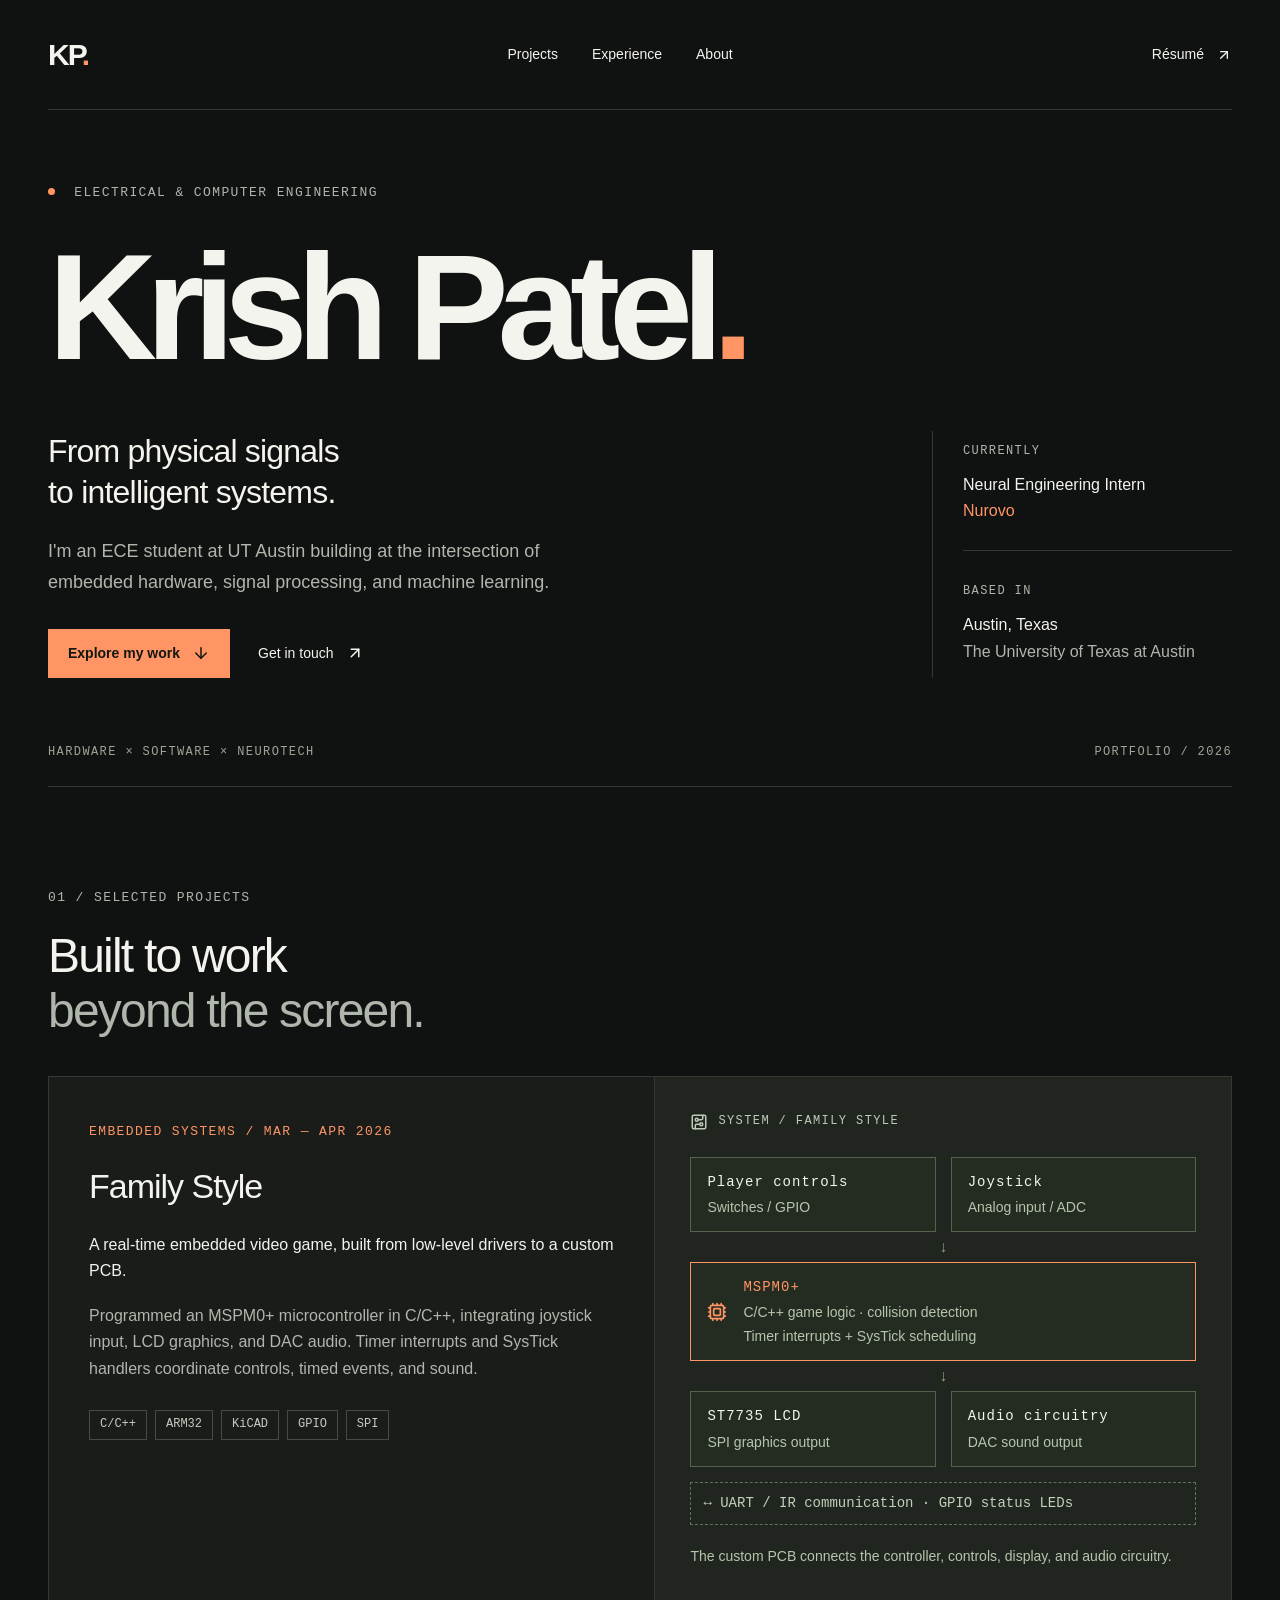
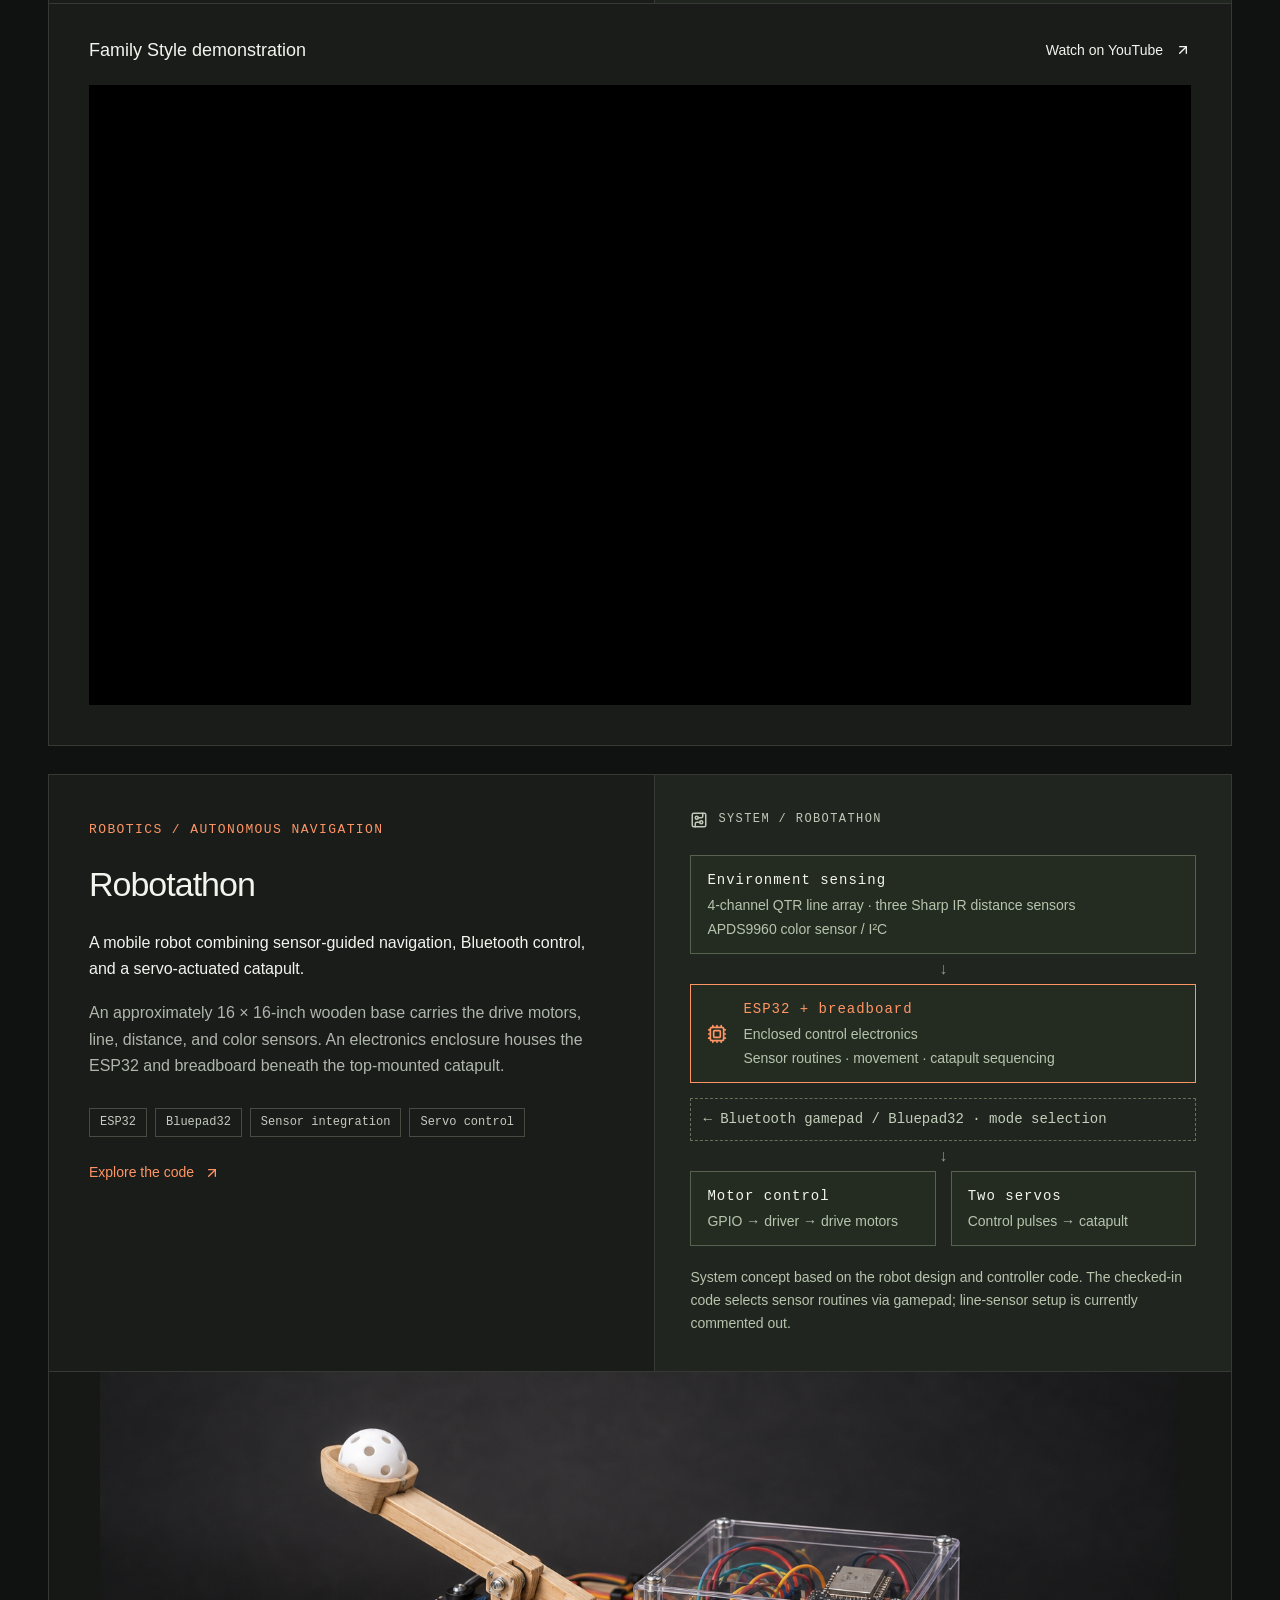
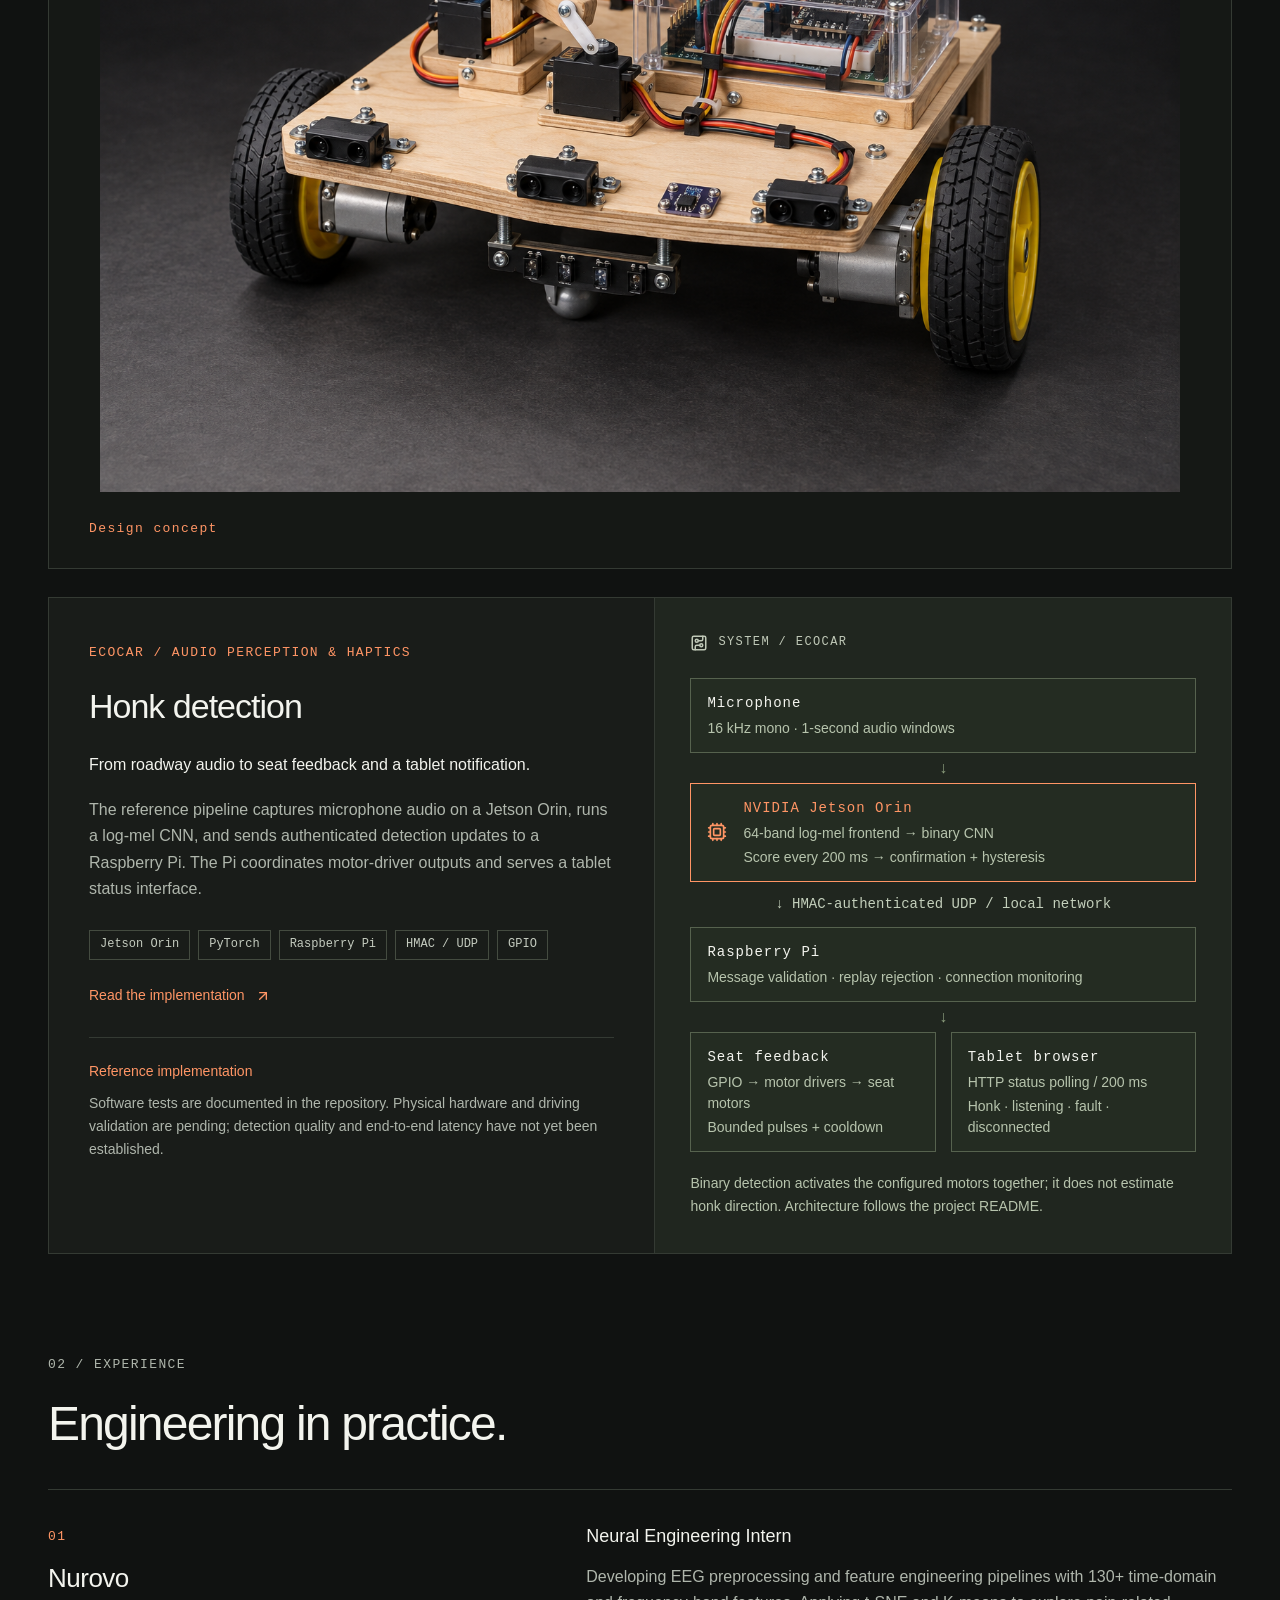
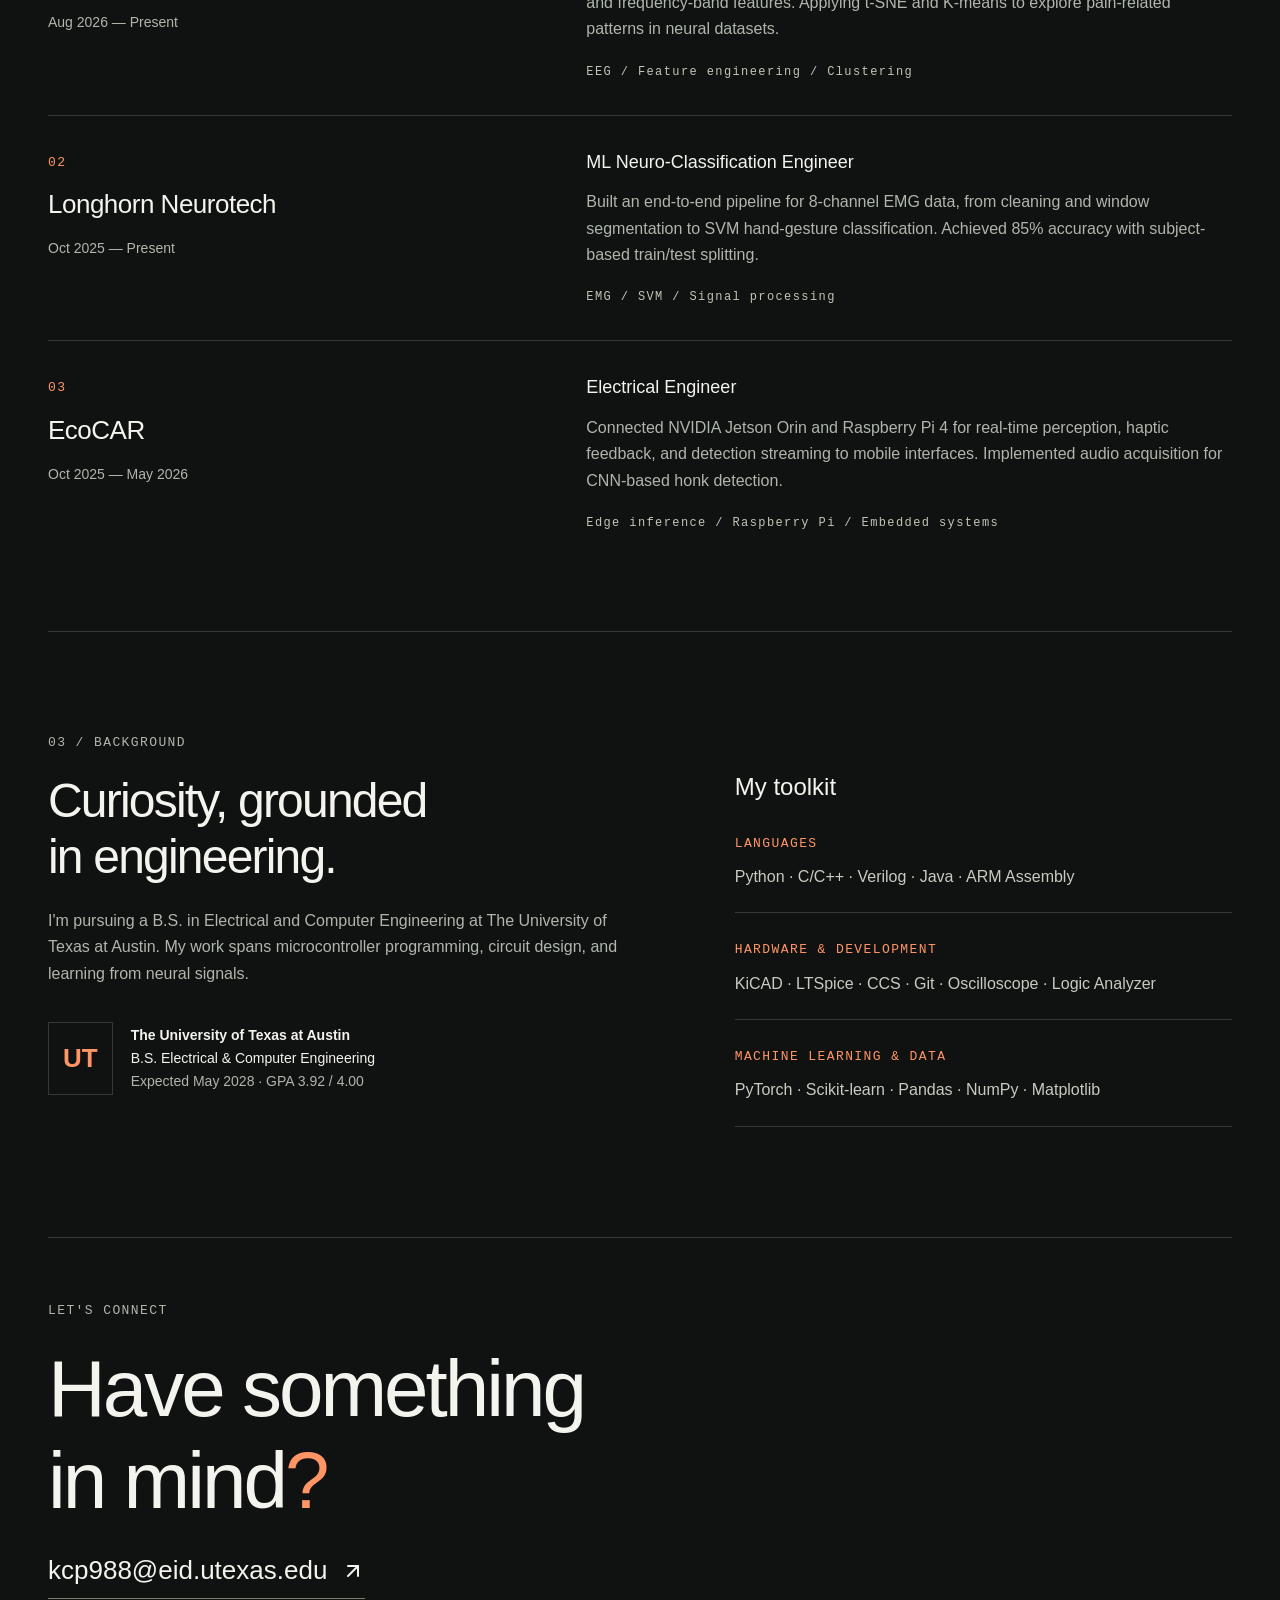
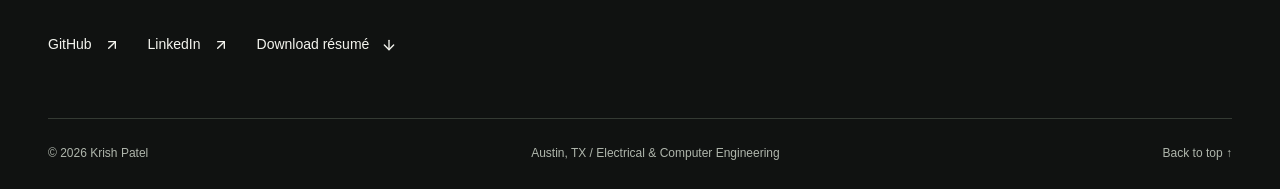
==== commit e5b4f8f7: "Publish simplified design concept caption" ====
--- a/index.html
+++ b/index.html
@@ -1,2 +1,2 @@
-<!DOCTYPE html><html lang="en"><head><meta charSet="utf-8"/><meta name="viewport" content="width=device-width, initial-scale=1"/><link rel="stylesheet" href="/_next/static/css/index.dxzTxAFr.css" data-rsc-css-href="/_next/static/css/index.dxzTxAFr.css" data-precedence="vite-rsc/importer-resources"/><link rel="modulepreload" fetchPriority="low" href="/_next/static/chunks/index-BCffpOHG.js"/><script src="/_next/static/chunks/rolldown-runtime-C60lm6uB.js" type="module" async=""></script><script src="/_next/static/chunks/framework-D_rUT4EX.js" type="module" async=""></script><link rel="modulepreload" href="/_next/static/chunks/layout-segment-context-9zMpUmQe.js" crossorigin=""/><link rel="modulepreload" href="/_next/static/chunks/Icon-BFIcK819.js" crossorigin=""/><title>Krish Patel | Electrical &amp; Computer Engineering</title><meta name="description" content="UT Austin ECE student working across embedded systems, neural signal processing, machine learning, and robotics."/><script>Object.assign(((self[Symbol.for("vinext.navigationRuntime")]??={bootstrap:{routeManifest:null},functions:{}}).bootstrap.rsc??={rsc:[]}),{params:{},nav:{"pathname":"/","searchParams":[]}})</script><link rel="modulepreload" href="/_next/static/chunks/index-BCffpOHG.js" />
-</head><body><a class="skip" href="#main">Skip to content</a><header class="site-header wrap"><a href="#" class="wordmark" aria-label="Krish Patel home">KP<span>.</span></a><nav aria-label="Main navigation"><a href="#projects">Projects</a><a href="#experience">Experience</a><a href="#about">About</a></nav><a class="resume-nav" href="/Krish-Patel-Resume.pdf" target="_blank" rel="noreferrer">Résumé <svg xmlns="http://www.w3.org/2000/svg" width="16" height="16" viewBox="0 0 24 24" fill="none" stroke="currentColor" stroke-width="2" stroke-linecap="round" stroke-linejoin="round" class="lucide lucide-arrow-up-right" aria-hidden="true"><path d="M7 7h10v10"></path><path d="M7 17 17 7"></path></svg></a></header><main id="main"><section class="hero wrap"><div class="eyebrow"><span class="dot"></span> ELECTRICAL &amp; COMPUTER ENGINEERING</div><h1>Krish Patel<span>.</span></h1><div class="hero-bottom"><div><p class="intro">From physical signals<br/>to intelligent systems.</p><p class="hero-description">I&#x27;m an ECE student at UT Austin building at the intersection of embedded hardware, signal processing, and machine learning.</p><div class="actions"><a class="primary-link" href="#projects">Explore my work <svg xmlns="http://www.w3.org/2000/svg" width="18" height="18" viewBox="0 0 24 24" fill="none" stroke="currentColor" stroke-width="2" stroke-linecap="round" stroke-linejoin="round" class="lucide lucide-arrow-down" aria-hidden="true"><path d="M12 5v14"></path><path d="m19 12-7 7-7-7"></path></svg></a><a class="text-link" href="mailto:kcp988@eid.utexas.edu">Get in touch <svg xmlns="http://www.w3.org/2000/svg" width="18" height="18" viewBox="0 0 24 24" fill="none" stroke="currentColor" stroke-width="2" stroke-linecap="round" stroke-linejoin="round" class="lucide lucide-arrow-up-right" aria-hidden="true"><path d="M7 7h10v10"></path><path d="M7 17 17 7"></path></svg></a></div></div><aside class="profile-note"><span class="mono">CURRENTLY</span><p>Neural Engineering Intern<br/><strong>Nurovo</strong></p><div class="note-rule"></div><span class="mono">BASED IN</span><p>Austin, Texas<br/><span class="muted">The University of Texas at Austin</span></p></aside></div><div class="hero-footer"><span>HARDWARE × SOFTWARE × NEUROTECH</span><span>PORTFOLIO / 2026</span></div></section><section id="projects" class="section wrap"><div class="section-heading"><span class="eyebrow">01 / SELECTED PROJECTS</span><h2>Built to work<br/><span class="muted">beyond the screen.</span></h2></div><article class="project featured"><div class="project-content"><span class="mono accent">EMBEDDED SYSTEMS / MAR — APR 2026</span><h3>Family Style</h3><p>A real-time embedded video game, built from low-level drivers to a custom PCB.</p><p class="muted">Programmed an MSPM0+ microcontroller in C/C++, integrating joystick input, LCD graphics, and DAC audio. Timer interrupts and SysTick handlers coordinate controls, timed events, and sound.</p><div class="tags"><span>C/C++</span><span>ARM32</span><span>KiCAD</span><span>GPIO</span><span>SPI</span></div></div><figure class="system-panel" aria-label="Family Style system-level diagram"><figcaption class="diagram-title"><svg xmlns="http://www.w3.org/2000/svg" width="18" height="18" viewBox="0 0 24 24" fill="none" stroke="currentColor" stroke-width="2" stroke-linecap="round" stroke-linejoin="round" class="lucide lucide-circuit-board" aria-hidden="true"><rect width="18" height="18" x="3" y="3" rx="2"></rect><path d="M11 9h4a2 2 0 0 0 2-2V3"></path><circle cx="9" cy="9" r="2"></circle><path d="M7 21v-4a2 2 0 0 1 2-2h4"></path><circle cx="15" cy="15" r="2"></circle></svg><span>SYSTEM / FAMILY STYLE</span></figcaption><div class="output-row"><div class="flow-box">Player controls<span>Switches / GPIO</span></div><div class="flow-box">Joystick<span>Analog input / ADC</span></div></div><div class="flow-line" aria-hidden="true">↓</div><div class="flow-box core"><svg xmlns="http://www.w3.org/2000/svg" width="20" height="20" viewBox="0 0 24 24" fill="none" stroke="currentColor" stroke-width="2" stroke-linecap="round" stroke-linejoin="round" class="lucide lucide-cpu" aria-hidden="true"><path d="M12 20v2"></path><path d="M12 2v2"></path><path d="M17 20v2"></path><path d="M17 2v2"></path><path d="M2 12h2"></path><path d="M2 17h2"></path><path d="M2 7h2"></path><path d="M20 12h2"></path><path d="M20 17h2"></path><path d="M20 7h2"></path><path d="M7 20v2"></path><path d="M7 2v2"></path><rect x="4" y="4" width="16" height="16" rx="2"></rect><rect x="8" y="8" width="8" height="8" rx="1"></rect></svg><div>MSPM0+<span>C/C++ game logic · collision detection</span><span>Timer interrupts + SysTick scheduling</span></div></div><div class="flow-line" aria-hidden="true">↓</div><div class="output-row"><div class="flow-box">ST7735 LCD<span>SPI graphics output</span></div><div class="flow-box">Audio circuitry<span>DAC sound output</span></div></div><div class="interface-note">↔ UART / IR communication · GPIO status LEDs</div><p class="diagram-caption">The custom PCB connects the controller, controls, display, and audio circuitry.</p></figure><div class="project-demo"><div class="demo-heading"><h4>Family Style demonstration</h4><a class="text-link" href="https://www.youtube.com/watch?v=CGDMchAKXyI" target="_blank" rel="noreferrer">Watch on YouTube <svg xmlns="http://www.w3.org/2000/svg" width="16" height="16" viewBox="0 0 24 24" fill="none" stroke="currentColor" stroke-width="2" stroke-linecap="round" stroke-linejoin="round" class="lucide lucide-arrow-up-right" aria-hidden="true"><path d="M7 7h10v10"></path><path d="M7 17 17 7"></path></svg></a></div><iframe class="demo-video" src="https://www.youtube-nocookie.com/embed/CGDMchAKXyI" title="Family Style embedded game demonstration" width="1280" height="720" loading="lazy" referrerPolicy="strict-origin-when-cross-origin" allow="accelerometer; autoplay; clipboard-write; encrypted-media; gyroscope; picture-in-picture; web-share" allowFullScreen=""></iframe></div></article><article id="robotathon" class="project featured project-spaced"><div class="project-content"><span class="mono accent">ROBOTICS / AUTONOMOUS NAVIGATION</span><h3>Robotathon</h3><p>A mobile robot combining sensor-guided navigation, Bluetooth control, and a servo-actuated catapult.</p><p class="muted">An approximately 16 × 16-inch wooden base carries the drive motors, line, distance, and color sensors. An electronics enclosure houses the ESP32 and breadboard beneath the top-mounted catapult.</p><div class="tags"><span>ESP32</span><span>Bluepad32</span><span>Sensor integration</span><span>Servo control</span></div><a class="source-link" href="https://github.com/kpeazy13/RobotathonESP32" target="_blank" rel="noreferrer">Explore the code <svg xmlns="http://www.w3.org/2000/svg" width="16" height="16" viewBox="0 0 24 24" fill="none" stroke="currentColor" stroke-width="2" stroke-linecap="round" stroke-linejoin="round" class="lucide lucide-arrow-up-right" aria-hidden="true"><path d="M7 7h10v10"></path><path d="M7 17 17 7"></path></svg></a></div><figure class="system-panel" aria-label="Robotathon system-level diagram"><figcaption class="diagram-title"><svg xmlns="http://www.w3.org/2000/svg" width="18" height="18" viewBox="0 0 24 24" fill="none" stroke="currentColor" stroke-width="2" stroke-linecap="round" stroke-linejoin="round" class="lucide lucide-circuit-board" aria-hidden="true"><rect width="18" height="18" x="3" y="3" rx="2"></rect><path d="M11 9h4a2 2 0 0 0 2-2V3"></path><circle cx="9" cy="9" r="2"></circle><path d="M7 21v-4a2 2 0 0 1 2-2h4"></path><circle cx="15" cy="15" r="2"></circle></svg><span>SYSTEM / ROBOTATHON</span></figcaption><div class="flow-box">Environment sensing<span>4-channel QTR line array · three Sharp IR distance sensors</span><span>APDS9960 color sensor / I²C</span></div><div class="flow-line" aria-hidden="true">↓</div><div class="flow-box core"><svg xmlns="http://www.w3.org/2000/svg" width="20" height="20" viewBox="0 0 24 24" fill="none" stroke="currentColor" stroke-width="2" stroke-linecap="round" stroke-linejoin="round" class="lucide lucide-cpu" aria-hidden="true"><path d="M12 20v2"></path><path d="M12 2v2"></path><path d="M17 20v2"></path><path d="M17 2v2"></path><path d="M2 12h2"></path><path d="M2 17h2"></path><path d="M2 7h2"></path><path d="M20 12h2"></path><path d="M20 17h2"></path><path d="M20 7h2"></path><path d="M7 20v2"></path><path d="M7 2v2"></path><rect x="4" y="4" width="16" height="16" rx="2"></rect><rect x="8" y="8" width="8" height="8" rx="1"></rect></svg><div>ESP32 + breadboard<span>Enclosed control electronics</span><span>Sensor routines · movement · catapult sequencing</span></div></div><div class="interface-note">← Bluetooth gamepad / Bluepad32 · mode selection</div><div class="flow-line" aria-hidden="true">↓</div><div class="output-row"><div class="flow-box">Motor control<span>GPIO → driver → drive motors</span></div><div class="flow-box">Two servos<span>Control pulses → catapult</span></div></div><p class="diagram-caption">System concept based on the robot design and controller code. The checked-in code selects sensor routines via gamepad; line-sensor setup is currently commented out.</p></figure><figure class="robot-concept"><img src="/robotathon-concept.png" width="1536" height="1024" loading="lazy" alt="Generated concept of Robotathon: a square wooden mobile robot with a top-mounted servo catapult, navigation sensors, drive wheels, and a protected ESP32 and breadboard enclosure."/><figcaption><span class="mono accent">ROBOTATHON / DESIGN CONCEPT</span><p>AI-generated visualization from the design description, not a photograph of the built robot. Approximate wooden base: 16 × 16 inches; component placement is illustrative.</p></figcaption></figure></article><article id="ecocar" class="project featured project-spaced"><div class="project-content"><span class="mono accent">ECOCAR / AUDIO PERCEPTION &amp; HAPTICS</span><h3>Honk detection</h3><p>From roadway audio to seat feedback and a tablet notification.</p><p class="muted">The reference pipeline captures microphone audio on a Jetson Orin, runs a log-mel CNN, and sends authenticated detection updates to a Raspberry Pi. The Pi coordinates motor-driver outputs and serves a tablet status interface.</p><div class="tags"><span>Jetson Orin</span><span>PyTorch</span><span>Raspberry Pi</span><span>HMAC / UDP</span><span>GPIO</span></div><a class="source-link" href="https://github.com/kpeazy13/EcoCAR-Mobility-Challenge-Project#readme" target="_blank" rel="noreferrer">Read the implementation <svg xmlns="http://www.w3.org/2000/svg" width="16" height="16" viewBox="0 0 24 24" fill="none" stroke="currentColor" stroke-width="2" stroke-linecap="round" stroke-linejoin="round" class="lucide lucide-arrow-up-right" aria-hidden="true"><path d="M7 7h10v10"></path><path d="M7 17 17 7"></path></svg></a><div class="project-status"><strong>Reference implementation</strong><p>Software tests are documented in the repository. Physical hardware and driving validation are pending; detection quality and end-to-end latency have not yet been established.</p></div></div><figure class="system-panel" aria-label="EcoCAR honk detection system-level diagram"><figcaption class="diagram-title"><svg xmlns="http://www.w3.org/2000/svg" width="18" height="18" viewBox="0 0 24 24" fill="none" stroke="currentColor" stroke-width="2" stroke-linecap="round" stroke-linejoin="round" class="lucide lucide-circuit-board" aria-hidden="true"><rect width="18" height="18" x="3" y="3" rx="2"></rect><path d="M11 9h4a2 2 0 0 0 2-2V3"></path><circle cx="9" cy="9" r="2"></circle><path d="M7 21v-4a2 2 0 0 1 2-2h4"></path><circle cx="15" cy="15" r="2"></circle></svg><span>SYSTEM / ECOCAR</span></figcaption><div class="flow-box">Microphone<span>16 kHz mono · 1-second audio windows</span></div><div class="flow-line" aria-hidden="true">↓</div><div class="flow-box core"><svg xmlns="http://www.w3.org/2000/svg" width="20" height="20" viewBox="0 0 24 24" fill="none" stroke="currentColor" stroke-width="2" stroke-linecap="round" stroke-linejoin="round" class="lucide lucide-cpu" aria-hidden="true"><path d="M12 20v2"></path><path d="M12 2v2"></path><path d="M17 20v2"></path><path d="M17 2v2"></path><path d="M2 12h2"></path><path d="M2 17h2"></path><path d="M2 7h2"></path><path d="M20 12h2"></path><path d="M20 17h2"></path><path d="M20 7h2"></path><path d="M7 20v2"></path><path d="M7 2v2"></path><rect x="4" y="4" width="16" height="16" rx="2"></rect><rect x="8" y="8" width="8" height="8" rx="1"></rect></svg><div>NVIDIA Jetson Orin<span>64-band log-mel frontend → binary CNN</span><span>Score every 200 ms → confirmation + hysteresis</span></div></div><div class="connection-label">↓ HMAC-authenticated UDP / local network</div><div class="flow-box">Raspberry Pi<span>Message validation · replay rejection · connection monitoring</span></div><div class="flow-line" aria-hidden="true">↓</div><div class="output-row"><div class="flow-box">Seat feedback<span>GPIO → motor drivers → seat motors</span><span>Bounded pulses + cooldown</span></div><div class="flow-box">Tablet browser<span>HTTP status polling / 200 ms</span><span>Honk · listening · fault · disconnected</span></div></div><p class="diagram-caption">Binary detection activates the configured motors together; it does not estimate honk direction. Architecture follows the project README.</p></figure></article></section><section id="experience" class="section wrap"><div class="section-heading"><span class="eyebrow">02 / EXPERIENCE</span><h2>Engineering in practice.</h2></div><div class="experience-list"><article class="experience"><div class="experience-company"><span class="mono accent">0<!-- -->1</span><h3>Nurovo</h3><span class="date">Aug 2026 — Present</span></div><div><h4>Neural Engineering Intern</h4><p class="muted">Developing EEG preprocessing and feature engineering pipelines with 130+ time-domain and frequency-band features. Applying t-SNE and K-means to explore pain-related patterns in neural datasets.</p><p class="experience-tags mono">EEG / Feature engineering / Clustering</p></div></article><article class="experience"><div class="experience-company"><span class="mono accent">0<!-- -->2</span><h3>Longhorn Neurotech</h3><span class="date">Oct 2025 — Present</span></div><div><h4>ML Neuro-Classification Engineer</h4><p class="muted">Built an end-to-end pipeline for 8-channel EMG data, from cleaning and window segmentation to SVM hand-gesture classification. Achieved 85% accuracy with subject-based train/test splitting.</p><p class="experience-tags mono">EMG / SVM / Signal processing</p></div></article><article class="experience"><div class="experience-company"><span class="mono accent">0<!-- -->3</span><h3>EcoCAR</h3><span class="date">Oct 2025 — May 2026</span></div><div><h4>Electrical Engineer</h4><p class="muted">Connected NVIDIA Jetson Orin and Raspberry Pi 4 for real-time perception, haptic feedback, and detection streaming to mobile interfaces. Implemented audio acquisition for CNN-based honk detection.</p><p class="experience-tags mono">Edge inference / Raspberry Pi / Embedded systems</p></div></article></div></section><section id="about" class="section wrap about"><div><span class="eyebrow">03 / BACKGROUND</span><h2>Curiosity, grounded<br/>in engineering.</h2><p class="muted">I&#x27;m pursuing a B.S. in Electrical and Computer Engineering at The University of Texas at Austin. My work spans microcontroller programming, circuit design, and learning from neural signals.</p><div class="education"><span class="ut">UT</span><div><strong>The University of Texas at Austin</strong><p>B.S. Electrical &amp; Computer Engineering</p><span class="muted">Expected May 2028 · GPA 3.92 / 4.00</span></div></div></div><div class="skills"><h3>My toolkit</h3><div><span class="mono accent">LANGUAGES</span><p>Python · C/C++ · Verilog · Java · ARM Assembly</p></div><div><span class="mono accent">HARDWARE &amp; DEVELOPMENT</span><p>KiCAD · LTSpice · CCS · Git · Oscilloscope · Logic Analyzer</p></div><div><span class="mono accent">MACHINE LEARNING &amp; DATA</span><p>PyTorch · Scikit-learn · Pandas · NumPy · Matplotlib</p></div></div></section><section class="contact wrap"><span class="eyebrow">LET&#x27;S CONNECT</span><h2>Have something<br/>in mind<span class="accent">?</span></h2><a class="email-link" href="mailto:kcp988@eid.utexas.edu">kcp988@eid.utexas.edu <svg xmlns="http://www.w3.org/2000/svg" width="24" height="24" viewBox="0 0 24 24" fill="none" stroke="currentColor" stroke-width="2" stroke-linecap="round" stroke-linejoin="round" class="lucide lucide-arrow-up-right" aria-hidden="true"><path d="M7 7h10v10"></path><path d="M7 17 17 7"></path></svg></a><div class="socials"><a href="https://github.com/kpeazy13" target="_blank" rel="noreferrer">GitHub <svg xmlns="http://www.w3.org/2000/svg" width="16" height="16" viewBox="0 0 24 24" fill="none" stroke="currentColor" stroke-width="2" stroke-linecap="round" stroke-linejoin="round" class="lucide lucide-arrow-up-right" aria-hidden="true"><path d="M7 7h10v10"></path><path d="M7 17 17 7"></path></svg></a><a href="https://www.linkedin.com/in/krishkp13" target="_blank" rel="noreferrer">LinkedIn <svg xmlns="http://www.w3.org/2000/svg" width="16" height="16" viewBox="0 0 24 24" fill="none" stroke="currentColor" stroke-width="2" stroke-linecap="round" stroke-linejoin="round" class="lucide lucide-arrow-up-right" aria-hidden="true"><path d="M7 7h10v10"></path><path d="M7 17 17 7"></path></svg></a><a href="/Krish-Patel-Resume.pdf" download="">Download résumé <svg xmlns="http://www.w3.org/2000/svg" width="16" height="16" viewBox="0 0 24 24" fill="none" stroke="currentColor" stroke-width="2" stroke-linecap="round" stroke-linejoin="round" class="lucide lucide-arrow-down" aria-hidden="true"><path d="M12 5v14"></path><path d="m19 12-7 7-7-7"></path></svg></a></div></section></main><footer class="wrap footer"><span>© 2026 Krish Patel</span><span>Austin, TX / Electrical &amp; Computer Engineering</span><a href="#">Back to top ↑</a></footer><script type="module" src="/_next/static/chunks/index-BCffpOHG.js" id="_R_" async=""></script><script>((self[Symbol.for("vinext.navigationRuntime")]??={bootstrap:{routeManifest:null},functions:{}}).bootstrap.rsc??={rsc:[]}).rsc.push("0:{\"page:/\":\"$L1\",\"layout:/\":\"$L2\",\"route:/\":\"$L3\",\"__route\":\"route:/\",\"__interceptionContext\":null,\"__layoutIds\":[\"layout:/\"],\"__rootLayout\":\"/\",\"__bfcacheSegmentIdentities\":{\"layout:/\":\"[\\\"layout\\\",\\\"layout:/\\\",\\\"root-boundary:/\\\",\\\"\\\"]\",\"page:/\":\"[\\\"page\\\",\\\"page:/\\\",\\\"root-boundary:/\\\",\\\"\\\"]\"},\"__srcPage\":[\"page\"],\"__layoutFlags\":{\"layout:/\":\"s\"},\"__artifactCompatibility\":{\"schemaVersion\":1,\"graphVersion\":\"app-route-graph:1177fd80f83fa7b0\",\"deploymentVersion\":\"15acf537-064e-4588-8f69-53a9ded71977\",\"appElementsSchemaVersion\":1,\"rscPayloadSchemaVersion\":1,\"rootBoundaryId\":\"/\",\"renderEpoch\":null}}\n")</script><script>((self[Symbol.for("vinext.navigationRuntime")]??={bootstrap:{routeManifest:null},functions:{}}).bootstrap.rsc??={rsc:[]}).rsc.push("4:I[\"8c0f216c4604\",[],\"Children\",1]\n")</script><script>((self[Symbol.for("vinext.navigationRuntime")]??={bootstrap:{routeManifest:null},functions:{}}).bootstrap.rsc??={rsc:[]}).rsc.push("5:I[\"593f344dc510\",[],\"GlobalErrorBoundary\",1]\n")</script><script>((self[Symbol.for("vinext.navigationRuntime")]??={bootstrap:{routeManifest:null},functions:{}}).bootstrap.rsc??={rsc:[]}).rsc.push("6:I[\"0b874ad30386\",[],\"default\",1]\n")</script><script>((self[Symbol.for("vinext.navigationRuntime")]??={bootstrap:{routeManifest:null},functions:{}}).bootstrap.rsc??={rsc:[]}).rsc.push("7:I[\"593f344dc510\",[],\"ErrorBoundary\",1]\n")</script><script>((self[Symbol.for("vinext.navigationRuntime")]??={bootstrap:{routeManifest:null},functions:{}}).bootstrap.rsc??={rsc:[]}).rsc.push("8:I[\"15c18cfaeeff\",[],\"LayoutSegmentProvider\",1]\n")</script><script>((self[Symbol.for("vinext.navigationRuntime")]??={bootstrap:{routeManifest:null},functions:{}}).bootstrap.rsc??={rsc:[]}).rsc.push("9:I[\"8c0f216c4604\",[],\"Slot\",1]\n")</script><script>((self[Symbol.for("vinext.navigationRuntime")]??={bootstrap:{routeManifest:null},functions:{}}).bootstrap.rsc??={rsc:[]}).rsc.push("a:I[\"593f344dc510\",[],\"NotFoundBoundary\",1]\n")</script><script>((self[Symbol.for("vinext.navigationRuntime")]??={bootstrap:{routeManifest:null},functions:{}}).bootstrap.rsc??={rsc:[]}).rsc.push("b:I[\"9276801271d6\",[],\"AppRouterScrollTarget\",1]\n")</script><script>((self[Symbol.for("vinext.navigationRuntime")]??={bootstrap:{routeManifest:null},functions:{}}).bootstrap.rsc??={rsc:[]}).rsc.push("c:I[\"593f344dc510\",[],\"RedirectBoundary\",1]\n")</script><script>((self[Symbol.for("vinext.navigationRuntime")]??={bootstrap:{routeManifest:null},functions:{}}).bootstrap.rsc??={rsc:[]}).rsc.push(":HL[\"/_next/static/css/index.dxzTxAFr.css\",\"style\"     ]\n")</script><script>((self[Symbol.for("vinext.navigationRuntime")]??={bootstrap:{routeManifest:null},functions:{}}).bootstrap.rsc??={rsc:[]}).rsc.push("2:[[[\"$\",\"link\",\"css:/_next/static/css/index.dxzTxAFr.css\",{\"rel\":\"stylesheet\",\"precedence\":\"vite-rsc/importer-resources\",\"href\":\"/_next/static/css/index.dxzTxAFr.css\",\"data-rsc-css-href\":\"/_next/static/css/index.dxzTxAFr.css\"}],\"$undefined\"],[\"$\",\"html\",null,{\"lang\":\"en\",\"children\":[\"$\",\"body\",null,{\"children\":[\"$\",\"$L4\",null,{}]}]}]]\n")</script><script>((self[Symbol.for("vinext.navigationRuntime")]??={bootstrap:{routeManifest:null},functions:{}}).bootstrap.rsc??={rsc:[]}).rsc.push("3:[[[\"$\",\"meta\",null,{\"charSet\":\"utf-8\"}],[[\"$\",\"title\",\"0\",{\"children\":\"Krish Patel | Electrical \u0026 Computer Engineering\"}],[\"$\",\"meta\",\"1\",{\"name\":\"description\",\"content\":\"UT Austin ECE student working across embedded systems, neural signal processing, machine learning, and robotics.\"}]],[[\"$\",\"meta\",\"0\",{\"name\":\"viewport\",\"content\":\"width=device-width, initial-scale=1\"}]]],[\"$\",\"$L5\",null,{\"fallback\":\"$6\",\"children\":[\"$\",\"$L7\",null,{\"fallback\":\"$6\",\"children\":[\"$\",\"$L8\",null,{\"providerId\":\"layout:/\",\"segmentMap\":{\"children\":[]},\"children\":[\"$\",\"$L9\",null,{\"id\":\"layout:/\",\"parallelSlots\":\"$undefined\",\"children\":[\"$\",\"$La\",null,{\"resetKey\":\"\",\"fallback\":[[\"$\",\"title\",null,{\"children\":\"404: This page could not be found.\"}],[\"$\",\"div\",null,{\"style\":{\"fontFamily\":\"system-ui,\\\"Segoe UI\\\",Roboto,Helvetica,Arial,sans-serif,\\\"Apple Color Emoji\\\",\\\"Segoe UI Emoji\\\"\",\"height\":\"100vh\",\"textAlign\":\"center\",\"display\":\"flex\",\"flexDirection\":\"column\",\"alignItems\":\"center\",\"justifyContent\":\"center\"},\"children\":[\"$\",\"div\",null,{\"children\":[[\"$\",\"style\",null,{\"dangerouslySetInnerHTML\":{\"__html\":\"body{color:#000;background:#fff;margin:0}.next-error-h1{border-right:1px solid rgba(0,0,0,.3)}@media (prefers-color-scheme:dark){body{color:#fff;background:#000}.next-error-h1{border-right:1px solid rgba(255,255,255,.3)}}\"}}],[\"$\",\"h1\",null,{\"className\":\"next-error-h1\",\"style\":{\"display\":\"inline-block\",\"margin\":\"0 20px 0 0\",\"padding\":\"0 23px 0 0\",\"fontSize\":24,\"fontWeight\":500,\"verticalAlign\":\"top\",\"lineHeight\":\"49px\"},\"children\":404}],[\"$\",\"div\",null,{\"style\":{\"display\":\"inline-block\"},\"children\":[\"$\",\"h2\",null,{\"style\":{\"fontSize\":14,\"fontWeight\":400,\"lineHeight\":\"49px\",\"margin\":0},\"children\":\"This page could not be found.\"}]}]]}]}]],\"children\":[\"$\",\"$Lb\",null,{\"children\":[\"$\",\"$Lc\",null,{\"children\":[[\"$\",\"$L8\",null,{\"providerId\":\"page:/\",\"segmentMap\":{\"children\":[\"__PAGE__\"]},\"children\":[\"$\",\"$L9\",null,{\"id\":\"page:/\"}]}],null]}]}]}]}]}]}]}],null,null]\n")</script><script>((self[Symbol.for("vinext.navigationRuntime")]??={bootstrap:{routeManifest:null},functions:{}}).bootstrap.rsc??={rsc:[]}).rsc.push("d:I[\"339f946bc456\",[],\"default\",1]\n")</script><script>((self[Symbol.for("vinext.navigationRuntime")]??={bootstrap:{routeManifest:null},functions:{}}).bootstrap.rsc??={rsc:[]}).rsc.push("1:[[\"$\",\"a\",null,{\"className\":\"skip\",\"href\":\"#main\",\"children\":\"Skip to content\"}],[\"$\",\"header\",null,{\"className\":\"site-header wrap\",\"children\":[[\"$\",\"a\",null,{\"href\":\"#\",\"className\":\"wordmark\",\"aria-label\":\"Krish Patel home\",\"children\":[\"KP\",[\"$\",\"span\",null,{\"children\":\".\"}]]}],[\"$\",\"nav\",null,{\"aria-label\":\"Main navigation\",\"children\":[[\"$\",\"a\",null,{\"href\":\"#projects\",\"children\":\"Projects\"}],[\"$\",\"a\",null,{\"href\":\"#experience\",\"children\":\"Experience\"}],[\"$\",\"a\",null,{\"href\":\"#about\",\"children\":\"About\"}]]}],[\"$\",\"a\",null,{\"className\":\"resume-nav\",\"href\":\"/Krish-Patel-Resume.pdf\",\"target\":\"_blank\",\"rel\":\"noreferrer\",\"children\":[\"Résumé \",[\"$\",\"$Ld\",null,{\"ref\":\"$undefined\",\"iconNode\":[[\"path\",{\"d\":\"M7 7h10v10\",\"key\":\"1tivn9\"}],[\"path\",{\"d\":\"M7 17 17 7\",\"key\":\"1vkiza\"}]],\"className\":\"lucide-arrow-up-right\",\"size\":16}]]}]]}],[\"$\",\"main\",null,{\"id\":\"main\",\"children\":[[\"$\",\"section\",null,{\"className\":\"hero wrap\",\"children\":[[\"$\",\"div\",null,{\"className\":\"eyebrow\",\"children\":[[\"$\",\"span\",null,{\"className\":\"dot\"}],\" ELECTRICAL \u0026 COMPUTER ENGINEERING\"]}],[\"$\",\"h1\",null,{\"children\":[\"Krish Patel\",[\"$\",\"span\",null,{\"children\":\".\"}]]}],[\"$\",\"div\",null,{\"className\":\"hero-bottom\",\"children\":[[\"$\",\"div\",null,{\"children\":[[\"$\",\"p\",null,{\"className\":\"intro\",\"children\":[\"From physical signals\",[\"$\",\"br\",null,{}],\"to intelligent systems.\"]}],[\"$\",\"p\",null,{\"className\":\"hero-description\",\"children\":\"I'm an ECE student at UT Austin building at the intersection of embedded hardware, signal processing, and machine learning.\"}],[\"$\",\"div\",null,{\"className\":\"actions\",\"children\":[[\"$\",\"a\",null,{\"className\":\"primary-link\",\"href\":\"#projects\",\"children\":[\"Explore my work \",[\"$\",\"$Ld\",null,{\"ref\":\"$undefined\",\"iconNode\":[[\"path\",{\"d\":\"M12 5v14\",\"key\":\"s699le\"}],[\"path\",{\"d\":\"m19 12-7 7-7-7\",\"key\":\"1idqje\"}]],\"className\":\"lucide-arrow-down\",\"size\":18}]]}],[\"$\",\"a\",null,{\"className\":\"text-link\",\"href\":\"mailto:kcp988@eid.utexas.edu\",\"children\":[\"Get in touch \",[\"$\",\"$Ld\",null,{\"ref\":\"$undefined\",\"iconNode\":\"$1:1:props:children:2:props:children:1:props:iconNode\",\"className\":\"lucide-arrow-up-right\",\"size\":18}]]}]]}]]}],[\"$\",\"aside\",null,{\"className\":\"profile-note\",\"children\":[[\"$\",\"span\",null,{\"className\":\"mono\",\"children\":\"CURRENTLY\"}],[\"$\",\"p\",null,{\"children\":[\"Neural Engineering Intern\",[\"$\",\"br\",null,{}],[\"$\",\"strong\",null,{\"children\":\"Nurovo\"}]]}],[\"$\",\"div\",null,{\"className\":\"note-rule\"}],[\"$\",\"span\",null,{\"className\":\"mono\",\"children\":\"BASED IN\"}],[\"$\",\"p\",null,{\"children\":[\"Austin, Texas\",[\"$\",\"br\",null,{}],[\"$\",\"span\",null,{\"className\":\"muted\",\"children\":\"The University of Texas at Austin\"}]]}]]}]]}],[\"$\",\"div\",null,{\"className\":\"hero-footer\",\"children\":[[\"$\",\"span\",null,{\"children\":\"HARDWARE × SOFTWARE × NEUROTECH\"}],[\"$\",\"span\",null,{\"children\":\"PORTFOLIO / 2026\"}]]}]]}],[\"$\",\"section\",null,{\"id\":\"projects\",\"className\":\"section wrap\",\"children\":[[\"$\",\"div\",null,{\"className\":\"section-heading\",\"children\":[[\"$\",\"span\",null,{\"className\":\"eyebrow\",\"children\":\"01 / SELECTED PROJECTS\"}],[\"$\",\"h2\",null,{\"children\":[\"Built to work\",[\"$\",\"br\",null,{}],[\"$\",\"span\",null,{\"className\":\"muted\",\"children\":\"beyond the screen.\"}]]}]]}],[\"$\",\"article\",null,{\"className\":\"project featured\",\"children\":[[\"$\",\"div\",null,{\"className\":\"project-content\",\"children\":[[\"$\",\"span\",null,{\"className\":\"mono accent\",\"children\":\"EMBEDDED SYSTEMS / MAR — APR 2026\"}],[\"$\",\"h3\",null,{\"children\":\"Family Style\"}],[\"$\",\"p\",null,{\"children\":\"A real-time embedded video game, built from low-level drivers to a custom PCB.\"}],[\"$\",\"p\",null,{\"className\":\"muted\",\"children\":\"Programmed an MSPM0+ microcontroller in C/C++, integrating joystick input, LCD graphics, and DAC audio. Timer interrupts and SysTick handlers coordinate controls, timed events, and sound.\"}],[\"$\",\"div\",null,{\"className\":\"tags\",\"children\":[[\"$\",\"span\",\"C/C++\",{\"children\":\"C/C++\"}],[\"$\",\"span\",\"ARM32\",{\"children\":\"ARM32\"}],[\"$\",\"span\",\"KiCAD\",{\"children\":\"KiCAD\"}],[\"$\",\"span\",\"GPIO\",{\"children\":\"GPIO\"}],[\"$\",\"span\",\"SPI\",{\"children\":\"SPI\"}]]}]]}],[\"$\",\"figure\",null,{\"className\":\"system-panel\",\"aria-label\":\"Family Style system-level diagram\",\"children\":[[\"$\",\"figcaption\",null,{\"className\":\"diagram-title\",\"children\":[[\"$\",\"$Ld\",null,{\"ref\":\"$undefined\",\"iconNode\":[[\"rect\",{\"width\":\"18\",\"height\":\"18\",\"x\":\"3\",\"y\":\"3\",\"rx\":\"2\",\"key\":\"afitv7\"}],[\"path\",{\"d\":\"M11 9h4a2 2 0 0 0 2-2V3\",\"key\":\"1ve2rv\"}],[\"circle\",{\"cx\":\"9\",\"cy\":\"9\",\"r\":\"2\",\"key\":\"af1f0g\"}],[\"path\",{\"d\":\"M7 21v-4a2 2 0 0 1 2-2h4\",\"key\":\"1fwkro\"}],[\"circle\",{\"cx\":\"15\",\"cy\":\"15\",\"r\":\"2\",\"key\":\"3i40o0\"}]],\"className\":\"lucide-circuit-board\",\"size\":18}],[\"$\",\"span\",null,{\"children\":\"SYSTEM / FAMILY STYLE\"}]]}],[\"$\",\"div\",null,{\"className\":\"output-row\",\"children\":[[\"$\",\"div\",null,{\"className\":\"flow-box\",\"children\":[\"Player controls\",[\"$\",\"span\",null,{\"children\":\"Switches / GPIO\"}]]}],[\"$\",\"div\",null,{\"className\":\"flow-box\",\"children\":[\"Joystick\",[\"$\",\"span\",null,{\"children\":\"Analog input / ADC\"}]]}]]}],\"$Le\",\"$Lf\",\"$L10\",\"$L11\",\"$L12\",\"$L13\"]}],\"$L14\"]}],\"$L15\",\"$L16\"]}],\"$L17\",\"$L18\",\"$L19\"]}],\"$L1a\"]\n")</script><script>((self[Symbol.for("vinext.navigationRuntime")]??={bootstrap:{routeManifest:null},functions:{}}).bootstrap.rsc??={rsc:[]}).rsc.push("e:[\"$\",\"div\",null,{\"className\":\"flow-line\",\"aria-hidden\":\"true\",\"children\":\"↓\"}]\n")</script><script>((self[Symbol.for("vinext.navigationRuntime")]??={bootstrap:{routeManifest:null},functions:{}}).bootstrap.rsc??={rsc:[]}).rsc.push("f:[\"$\",\"div\",null,{\"className\":\"flow-box core\",\"children\":[[\"$\",\"$Ld\",null,{\"ref\":\"$undefined\",\"iconNode\":[[\"path\",{\"d\":\"M12 20v2\",\"key\":\"1lh1kg\"}],[\"path\",{\"d\":\"M12 2v2\",\"key\":\"tus03m\"}],[\"path\",{\"d\":\"M17 20v2\",\"key\":\"1rnc9c\"}],[\"path\",{\"d\":\"M17 2v2\",\"key\":\"11trls\"}],[\"path\",{\"d\":\"M2 12h2\",\"key\":\"1t8f8n\"}],[\"path\",{\"d\":\"M2 17h2\",\"key\":\"7oei6x\"}],[\"path\",{\"d\":\"M2 7h2\",\"key\":\"asdhe0\"}],[\"path\",{\"d\":\"M20 12h2\",\"key\":\"1q8mjw\"}],[\"path\",{\"d\":\"M20 17h2\",\"key\":\"1fpfkl\"}],[\"path\",{\"d\":\"M20 7h2\",\"key\":\"1o8tra\"}],[\"path\",{\"d\":\"M7 20v2\",\"key\":\"4gnj0m\"}],[\"path\",{\"d\":\"M7 2v2\",\"key\":\"1i4yhu\"}],[\"rect\",{\"x\":\"4\",\"y\":\"4\",\"width\":\"16\",\"height\":\"16\",\"rx\":\"2\",\"key\":\"1vbyd7\"}],[\"rect\",{\"x\":\"8\",\"y\":\"8\",\"width\":\"8\",\"height\":\"8\",\"rx\":\"1\",\"key\":\"z9xiuo\"}]],\"className\":\"lucide-cpu\",\"size\":20}],[\"$\",\"div\",null,{\"children\":[\"MSPM0+\",[\"$\",\"span\",null,{\"children\":\"C/C++ game logic · collision detection\"}],[\"$\",\"span\",null,{\"children\":\"Timer interrupts + SysTick scheduling\"}]]}]]}]\n")</script><script>((self[Symbol.for("vinext.navigationRuntime")]??={bootstrap:{routeManifest:null},functions:{}}).bootstrap.rsc??={rsc:[]}).rsc.push("10:[\"$\",\"div\",null,{\"className\":\"flow-line\",\"aria-hidden\":\"true\",\"children\":\"↓\"}]\n")</script><script>((self[Symbol.for("vinext.navigationRuntime")]??={bootstrap:{routeManifest:null},functions:{}}).bootstrap.rsc??={rsc:[]}).rsc.push("11:[\"$\",\"div\",null,{\"className\":\"output-row\",\"children\":[[\"$\",\"div\",null,{\"className\":\"flow-box\",\"children\":[\"ST7735 LCD\",[\"$\",\"span\",null,{\"children\":\"SPI graphics output\"}]]}],[\"$\",\"div\",null,{\"className\":\"flow-box\",\"children\":[\"Audio circuitry\",[\"$\",\"span\",null,{\"children\":\"DAC sound output\"}]]}]]}]\n")</script><script>((self[Symbol.for("vinext.navigationRuntime")]??={bootstrap:{routeManifest:null},functions:{}}).bootstrap.rsc??={rsc:[]}).rsc.push("12:[\"$\",\"div\",null,{\"className\":\"interface-note\",\"children\":\"↔ UART / IR communication · GPIO status LEDs\"}]\n")</script><script>((self[Symbol.for("vinext.navigationRuntime")]??={bootstrap:{routeManifest:null},functions:{}}).bootstrap.rsc??={rsc:[]}).rsc.push("13:[\"$\",\"p\",null,{\"className\":\"diagram-caption\",\"children\":\"The custom PCB connects the controller, controls, display, and audio circuitry.\"}]\n")</script><script>((self[Symbol.for("vinext.navigationRuntime")]??={bootstrap:{routeManifest:null},functions:{}}).bootstrap.rsc??={rsc:[]}).rsc.push("14:[\"$\",\"div\",null,{\"className\":\"project-demo\",\"children\":[[\"$\",\"div\",null,{\"className\":\"demo-heading\",\"children\":[[\"$\",\"h4\",null,{\"children\":\"Family Style demonstration\"}],[\"$\",\"a\",null,{\"className\":\"text-link\",\"href\":\"https://www.youtube.com/watch?v=CGDMchAKXyI\",\"target\":\"_blank\",\"rel\":\"noreferrer\",\"children\":[\"Watch on YouTube \",[\"$\",\"$Ld\",null,{\"ref\":\"$undefined\",\"iconNode\":\"$1:1:props:children:2:props:children:1:props:iconNode\",\"className\":\"lucide-arrow-up-right\",\"size\":16}]]}]]}],[\"$\",\"iframe\",null,{\"className\":\"demo-video\",\"src\":\"https://www.youtube-nocookie.com/embed/CGDMchAKXyI\",\"title\":\"Family Style embedded game demonstration\",\"width\":\"1280\",\"height\":\"720\",\"loading\":\"lazy\",\"referrerPolicy\":\"strict-origin-when-cross-origin\",\"allow\":\"accelerometer; autoplay; clipboard-write; encrypted-media; gyroscope; picture-in-picture; web-share\",\"allowFullScreen\":true}]]}]\n")</script><script>((self[Symbol.for("vinext.navigationRuntime")]??={bootstrap:{routeManifest:null},functions:{}}).bootstrap.rsc??={rsc:[]}).rsc.push("15:[\"$\",\"article\",null,{\"id\":\"robotathon\",\"className\":\"project featured project-spaced\",\"children\":[[\"$\",\"div\",null,{\"className\":\"project-content\",\"children\":[[\"$\",\"span\",null,{\"className\":\"mono accent\",\"children\":\"ROBOTICS / AUTONOMOUS NAVIGATION\"}],[\"$\",\"h3\",null,{\"children\":\"Robotathon\"}],[\"$\",\"p\",null,{\"children\":\"A mobile robot combining sensor-guided navigation, Bluetooth control, and a servo-actuated catapult.\"}],[\"$\",\"p\",null,{\"className\":\"muted\",\"children\":\"An approximately 16 × 16-inch wooden base carries the drive motors, line, distance, and color sensors. An electronics enclosure houses the ESP32 and breadboard beneath the top-mounted catapult.\"}],[\"$\",\"div\",null,{\"className\":\"tags\",\"children\":[[\"$\",\"span\",\"ESP32\",{\"children\":\"ESP32\"}],[\"$\",\"span\",\"Bluepad32\",{\"children\":\"Bluepad32\"}],[\"$\",\"span\",\"Sensor integration\",{\"children\":\"Sensor integration\"}],[\"$\",\"span\",\"Servo control\",{\"children\":\"Servo control\"}]]}],[\"$\",\"a\",null,{\"className\":\"source-link\",\"href\":\"https://github.com/kpeazy13/RobotathonESP32\",\"target\":\"_blank\",\"rel\":\"noreferrer\",\"children\":[\"Explore the code \",[\"$\",\"$Ld\",null,{\"ref\":\"$undefined\",\"iconNode\":\"$1:1:props:children:2:props:children:1:props:iconNode\",\"className\":\"lucide-arrow-up-right\",\"size\":16}]]}]]}],[\"$\",\"figure\",null,{\"className\":\"system-panel\",\"aria-label\":\"Robotathon system-level diagram\",\"children\":[[\"$\",\"figcaption\",null,{\"className\":\"diagram-title\",\"children\":[[\"$\",\"$Ld\",null,{\"ref\":\"$undefined\",\"iconNode\":\"$1:2:props:children:1:props:children:1:props:children:1:props:children:0:props:children:0:props:iconNode\",\"className\":\"lucide-circuit-board\",\"size\":18}],[\"$\",\"span\",null,{\"children\":\"SYSTEM / ROBOTATHON\"}]]}],[\"$\",\"div\",null,{\"className\":\"flow-box\",\"children\":[\"Environment sensing\",[\"$\",\"span\",null,{\"children\":\"4-channel QTR line array · three Sharp IR distance sensors\"}],[\"$\",\"span\",null,{\"children\":\"APDS9960 color sensor / I²C\"}]]}],[\"$\",\"div\",null,{\"className\":\"flow-line\",\"aria-hidden\":\"true\",\"children\":\"↓\"}],[\"$\",\"div\",null,{\"className\":\"flow-box core\",\"children\":[[\"$\",\"$Ld\",null,{\"ref\":\"$undefined\",\"iconNode\":\"$f:props:children:0:props:iconNode\",\"className\":\"lucide-cpu\",\"size\":20}],[\"$\",\"div\",null,{\"children\":[\"ESP32 + breadboard\",[\"$\",\"span\",null,{\"children\":\"Enclosed control electronics\"}],[\"$\",\"span\",null,{\"children\":\"Sensor routines · movement · catapult sequencing\"}]]}]]}],[\"$\",\"div\",null,{\"className\":\"interface-note\",\"children\":\"← Bluetooth gamepad / Bluepad32 · mode selection\"}],[\"$\",\"div\",null,{\"className\":\"flow-line\",\"aria-hidden\":\"true\",\"children\":\"↓\"}],[\"$\",\"div\",null,{\"className\":\"output-row\",\"children\":[[\"$\",\"div\",null,{\"className\":\"flow-box\",\"children\":[\"Motor control\",[\"$\",\"span\",null,{\"children\":\"GPIO → driver → drive motors\"}]]}],[\"$\",\"div\",null,{\"className\":\"flow-box\",\"children\":[\"Two servos\",[\"$\",\"span\",null,{\"children\":\"Control pulses → catapult\"}]]}]]}],[\"$\",\"p\",null,{\"className\":\"diagram-caption\",\"children\":\"System concept based on the robot design and controller code. The checked-in code selects sensor routines via gamepad; line-sensor setup is currently commented out.\"}]]}],[\"$\",\"figure\",null,{\"className\":\"robot-concept\",\"children\":[[\"$\",\"img\",null,{\"src\":\"/robotathon-concept.png\",\"width\":\"1536\",\"height\":\"1024\",\"loading\":\"lazy\",\"alt\":\"Generated concept of Robotathon: a square wooden mobile robot with a top-mounted servo catapult, navigation sensors, drive wheels, and a protected ESP32 and breadboard enclosure.\"}],[\"$\",\"figcaption\",null,{\"children\":[[\"$\",\"span\",null,{\"className\":\"mono accent\",\"children\":\"ROBOTATHON / DESIGN CONCEPT\"}],[\"$\",\"p\",null,{\"children\":\"AI-generated visualization from the design description, not a photograph of the built robot. Approximate wooden base: 16 × 16 inches; component placement is illustrative.\"}]]}]]}]]}]\n")</script><script>((self[Symbol.for("vinext.navigationRuntime")]??={bootstrap:{routeManifest:null},functions:{}}).bootstrap.rsc??={rsc:[]}).rsc.push("16:[\"$\",\"article\",null,{\"id\":\"ecocar\",\"className\":\"project featured project-spaced\",\"children\":[[\"$\",\"div\",null,{\"className\":\"project-content\",\"children\":[[\"$\",\"span\",null,{\"className\":\"mono accent\",\"children\":\"ECOCAR / AUDIO PERCEPTION \u0026 HAPTICS\"}],[\"$\",\"h3\",null,{\"children\":\"Honk detection\"}],[\"$\",\"p\",null,{\"children\":\"From roadway audio to seat feedback and a tablet notification.\"}],[\"$\",\"p\",null,{\"className\":\"muted\",\"children\":\"The reference pipeline captures microphone audio on a Jetson Orin, runs a log-mel CNN, and sends authenticated detection updates to a Raspberry Pi. The Pi coordinates motor-driver outputs and serves a tablet status interface.\"}],[\"$\",\"div\",null,{\"className\":\"tags\",\"children\":[[\"$\",\"span\",\"Jetson Orin\",{\"children\":\"Jetson Orin\"}],[\"$\",\"span\",\"PyTorch\",{\"children\":\"PyTorch\"}],[\"$\",\"span\",\"Raspberry Pi\",{\"children\":\"Raspberry Pi\"}],[\"$\",\"span\",\"HMAC / UDP\",{\"children\":\"HMAC / UDP\"}],[\"$\",\"span\",\"GPIO\",{\"children\":\"GPIO\"}]]}],[\"$\",\"a\",null,{\"className\":\"source-link\",\"href\":\"https://github.com/kpeazy13/EcoCAR-Mobility-Challenge-Project#readme\",\"target\":\"_blank\",\"rel\":\"noreferrer\",\"children\":[\"Read the implementation \",[\"$\",\"$Ld\",null,{\"ref\":\"$undefined\",\"iconNode\":\"$1:1:props:children:2:props:children:1:props:iconNode\",\"className\":\"lucide-arrow-up-right\",\"size\":16}]]}],[\"$\",\"div\",null,{\"className\":\"project-status\",\"children\":[[\"$\",\"strong\",null,{\"children\":\"Reference implementation\"}],[\"$\",\"p\",null,{\"children\":\"Software tests are documented in the repository. Physical hardware and driving validation are pending; detection quality and end-to-end latency have not yet been established.\"}]]}]]}],[\"$\",\"figure\",null,{\"className\":\"system-panel\",\"aria-label\":\"EcoCAR honk detection system-level diagram\",\"children\":[[\"$\",\"figcaption\",null,{\"className\":\"diagram-title\",\"children\":[[\"$\",\"$Ld\",null,{\"ref\":\"$undefined\",\"iconNode\":\"$1:2:props:children:1:props:children:1:props:children:1:props:children:0:props:children:0:props:iconNode\",\"className\":\"lucide-circuit-board\",\"size\":18}],[\"$\",\"span\",null,{\"children\":\"SYSTEM / ECOCAR\"}]]}],[\"$\",\"div\",null,{\"className\":\"flow-box\",\"children\":[\"Microphone\",[\"$\",\"span\",null,{\"children\":\"16 kHz mono · 1-second audio windows\"}]]}],[\"$\",\"div\",null,{\"className\":\"flow-line\",\"aria-hidden\":\"true\",\"children\":\"↓\"}],[\"$\",\"div\",null,{\"className\":\"flow-box core\",\"children\":[[\"$\",\"$Ld\",null,{\"ref\":\"$undefined\",\"iconNode\":\"$f:props:children:0:props:iconNode\",\"className\":\"lucide-cpu\",\"size\":20}],[\"$\",\"div\",null,{\"children\":[\"NVIDIA Jetson Orin\",[\"$\",\"span\",null,{\"children\":\"64-band log-mel frontend → binary CNN\"}],[\"$\",\"span\",null,{\"children\":\"Score every 200 ms → confirmation + hysteresis\"}]]}]]}],[\"$\",\"div\",null,{\"className\":\"connection-label\",\"children\":\"↓ HMAC-authenticated UDP / local network\"}],[\"$\",\"div\",null,{\"className\":\"flow-box\",\"children\":[\"Raspberry Pi\",[\"$\",\"span\",null,{\"children\":\"Message validation · replay rejection · connection monitoring\"}]]}],[\"$\",\"div\",null,{\"className\":\"flow-line\",\"aria-hidden\":\"true\",\"children\":\"↓\"}],[\"$\",\"div\",null,{\"className\":\"output-row\",\"children\":[[\"$\",\"div\",null,{\"className\":\"flow-box\",\"children\":[\"Seat feedback\",[\"$\",\"span\",null,{\"children\":\"GPIO → motor drivers → seat motors\"}],[\"$\",\"span\",null,{\"children\":\"Bounded pulses + cooldown\"}]]}],[\"$\",\"div\",null,{\"className\":\"flow-box\",\"children\":[\"Tablet browser\",[\"$\",\"span\",null,{\"children\":\"HTTP status polling / 200 ms\"}],[\"$\",\"span\",null,{\"children\":\"Honk · listening · fault · disconnected\"}]]}]]}],[\"$\",\"p\",null,{\"className\":\"diagram-caption\",\"children\":\"Binary detection activates the configured motors together; it does not estimate honk direction. Architecture follows the project README.\"}]]}]]}]\n")</script><script>((self[Symbol.for("vinext.navigationRuntime")]??={bootstrap:{routeManifest:null},functions:{}}).bootstrap.rsc??={rsc:[]}).rsc.push("17:[\"$\",\"section\",null,{\"id\":\"experience\",\"className\":\"section wrap\",\"children\":[[\"$\",\"div\",null,{\"className\":\"section-heading\",\"children\":[[\"$\",\"span\",null,{\"className\":\"eyebrow\",\"children\":\"02 / EXPERIENCE\"}],[\"$\",\"h2\",null,{\"children\":\"Engineering in practice.\"}]]}],[\"$\",\"div\",null,{\"className\":\"experience-list\",\"children\":[[\"$\",\"article\",\"Nurovo\",{\"className\":\"experience\",\"children\":[[\"$\",\"div\",null,{\"className\":\"experience-company\",\"children\":[[\"$\",\"span\",null,{\"className\":\"mono accent\",\"children\":[\"0\",1]}],[\"$\",\"h3\",null,{\"children\":\"Nurovo\"}],[\"$\",\"span\",null,{\"className\":\"date\",\"children\":\"Aug 2026 — Present\"}]]}],[\"$\",\"div\",null,{\"children\":[[\"$\",\"h4\",null,{\"children\":\"Neural Engineering Intern\"}],[\"$\",\"p\",null,{\"className\":\"muted\",\"children\":\"Developing EEG preprocessing and feature engineering pipelines with 130+ time-domain and frequency-band features. Applying t-SNE and K-means to explore pain-related patterns in neural datasets.\"}],[\"$\",\"p\",null,{\"className\":\"experience-tags mono\",\"children\":\"EEG / Feature engineering / Clustering\"}]]}]]}],[\"$\",\"article\",\"Longhorn Neurotech\",{\"className\":\"experience\",\"children\":[[\"$\",\"div\",null,{\"className\":\"experience-company\",\"children\":[[\"$\",\"span\",null,{\"className\":\"mono accent\",\"children\":[\"0\",2]}],[\"$\",\"h3\",null,{\"children\":\"Longhorn Neurotech\"}],[\"$\",\"span\",null,{\"className\":\"date\",\"children\":\"Oct 2025 — Present\"}]]}],[\"$\",\"div\",null,{\"children\":[[\"$\",\"h4\",null,{\"children\":\"ML Neuro-Classification Engineer\"}],[\"$\",\"p\",null,{\"className\":\"muted\",\"children\":\"Built an end-to-end pipeline for 8-channel EMG data, from cleaning and window segmentation to SVM hand-gesture classification. Achieved 85% accuracy with subject-based train/test splitting.\"}],[\"$\",\"p\",null,{\"className\":\"experience-tags mono\",\"children\":\"EMG / SVM / Signal processing\"}]]}]]}],[\"$\",\"article\",\"EcoCAR\",{\"className\":\"experience\",\"children\":[[\"$\",\"div\",null,{\"className\":\"experience-company\",\"children\":[[\"$\",\"span\",null,{\"className\":\"mono accent\",\"children\":[\"0\",3]}],[\"$\",\"h3\",null,{\"children\":\"EcoCAR\"}],[\"$\",\"span\",null,{\"className\":\"date\",\"children\":\"Oct 2025 — May 2026\"}]]}],[\"$\",\"div\",null,{\"children\":[[\"$\",\"h4\",null,{\"children\":\"Electrical Engineer\"}],[\"$\",\"p\",null,{\"className\":\"muted\",\"children\":\"Connected NVIDIA Jetson Orin and Raspberry Pi 4 for real-time perception, haptic feedback, and detection streaming to mobile interfaces. Implemented audio acquisition for CNN-based honk detection.\"}],[\"$\",\"p\",null,{\"className\":\"experience-tags mono\",\"children\":\"Edge inference / Raspberry Pi / Embedded systems\"}]]}]]}]]}]]}]\n")</script><script>((self[Symbol.for("vinext.navigationRuntime")]??={bootstrap:{routeManifest:null},functions:{}}).bootstrap.rsc??={rsc:[]}).rsc.push("18:[\"$\",\"section\",null,{\"id\":\"about\",\"className\":\"section wrap about\",\"children\":[[\"$\",\"div\",null,{\"children\":[[\"$\",\"span\",null,{\"className\":\"eyebrow\",\"children\":\"03 / BACKGROUND\"}],[\"$\",\"h2\",null,{\"children\":[\"Curiosity, grounded\",[\"$\",\"br\",null,{}],\"in engineering.\"]}],[\"$\",\"p\",null,{\"className\":\"muted\",\"children\":\"I'm pursuing a B.S. in Electrical and Computer Engineering at The University of Texas at Austin. My work spans microcontroller programming, circuit design, and learning from neural signals.\"}],[\"$\",\"div\",null,{\"className\":\"education\",\"children\":[[\"$\",\"span\",null,{\"className\":\"ut\",\"children\":\"UT\"}],[\"$\",\"div\",null,{\"children\":[[\"$\",\"strong\",null,{\"children\":\"The University of Texas at Austin\"}],[\"$\",\"p\",null,{\"children\":\"B.S. Electrical \u0026 Computer Engineering\"}],[\"$\",\"span\",null,{\"className\":\"muted\",\"children\":\"Expected May 2028 · GPA 3.92 / 4.00\"}]]}]]}]]}],[\"$\",\"div\",null,{\"className\":\"skills\",\"children\":[[\"$\",\"h3\",null,{\"children\":\"My toolkit\"}],[\"$\",\"div\",null,{\"children\":[[\"$\",\"span\",null,{\"className\":\"mono accent\",\"children\":\"LANGUAGES\"}],[\"$\",\"p\",null,{\"children\":\"Python · C/C++ · Verilog · Java · ARM Assembly\"}]]}],[\"$\",\"div\",null,{\"children\":[[\"$\",\"span\",null,{\"className\":\"mono accent\",\"children\":\"HARDWARE \u0026 DEVELOPMENT\"}],[\"$\",\"p\",null,{\"children\":\"KiCAD · LTSpice · CCS · Git · Oscilloscope · Logic Analyzer\"}]]}],[\"$\",\"div\",null,{\"children\":[[\"$\",\"span\",null,{\"className\":\"mono accent\",\"children\":\"MACHINE LEARNING \u0026 DATA\"}],[\"$\",\"p\",null,{\"children\":\"PyTorch · Scikit-learn · Pandas · NumPy · Matplotlib\"}]]}]]}]]}]\n")</script><script>((self[Symbol.for("vinext.navigationRuntime")]??={bootstrap:{routeManifest:null},functions:{}}).bootstrap.rsc??={rsc:[]}).rsc.push("19:[\"$\",\"section\",null,{\"className\":\"contact wrap\",\"children\":[[\"$\",\"span\",null,{\"className\":\"eyebrow\",\"children\":\"LET'S CONNECT\"}],[\"$\",\"h2\",null,{\"children\":[\"Have something\",[\"$\",\"br\",null,{}],\"in mind\",[\"$\",\"span\",null,{\"className\":\"accent\",\"children\":\"?\"}]]}],[\"$\",\"a\",null,{\"className\":\"email-link\",\"href\":\"mailto:kcp988@eid.utexas.edu\",\"children\":[\"kcp988@eid.utexas.edu \",[\"$\",\"$Ld\",null,{\"ref\":\"$undefined\",\"iconNode\":\"$1:1:props:children:2:props:children:1:props:iconNode\",\"className\":\"lucide-arrow-up-right\"}]]}],[\"$\",\"div\",null,{\"className\":\"socials\",\"children\":[[\"$\",\"a\",null,{\"href\":\"https://github.com/kpeazy13\",\"target\":\"_blank\",\"rel\":\"noreferrer\",\"children\":[\"GitHub \",[\"$\",\"$Ld\",null,{\"ref\":\"$undefined\",\"iconNode\":\"$1:1:props:children:2:props:children:1:props:iconNode\",\"className\":\"lucide-arrow-up-right\",\"size\":16}]]}],[\"$\",\"a\",null,{\"href\":\"https://www.linkedin.com/in/krishkp13\",\"target\":\"_blank\",\"rel\":\"noreferrer\",\"children\":[\"LinkedIn \",[\"$\",\"$Ld\",null,{\"ref\":\"$undefined\",\"iconNode\":\"$1:1:props:children:2:props:children:1:props:iconNode\",\"className\":\"lucide-arrow-up-right\",\"size\":16}]]}],[\"$\",\"a\",null,{\"href\":\"/Krish-Patel-Resume.pdf\",\"download\":true,\"children\":[\"Download résumé \",[\"$\",\"$Ld\",null,{\"ref\":\"$undefined\",\"iconNode\":\"$1:2:props:children:0:props:children:2:props:children:0:props:children:2:props:children:0:props:children:1:props:iconNode\",\"className\":\"lucide-arrow-down\",\"size\":16}]]}]]}]]}]\n")</script><script>((self[Symbol.for("vinext.navigationRuntime")]??={bootstrap:{routeManifest:null},functions:{}}).bootstrap.rsc??={rsc:[]}).rsc.push("1a:[\"$\",\"footer\",null,{\"className\":\"wrap footer\",\"children\":[[\"$\",\"span\",null,{\"children\":\"© 2026 Krish Patel\"}],[\"$\",\"span\",null,{\"children\":\"Austin, TX / Electrical \u0026 Computer Engineering\"}],[\"$\",\"a\",null,{\"href\":\"#\",\"children\":\"Back to top ↑\"}]]}]\n")</script><script>Object.assign(((self[Symbol.for("vinext.navigationRuntime")]??={bootstrap:{routeManifest:null},functions:{}}).bootstrap.rsc??={rsc:[]}),{"initialCacheKind":"static"});((self[Symbol.for("vinext.navigationRuntime")]??={bootstrap:{routeManifest:null},functions:{}}).bootstrap.rsc??={rsc:[]}).done=true</script></body></html>+<!DOCTYPE html><html lang="en"><head><meta charSet="utf-8"/><meta name="viewport" content="width=device-width, initial-scale=1"/><link rel="stylesheet" href="/_next/static/css/index.dxzTxAFr.css" data-rsc-css-href="/_next/static/css/index.dxzTxAFr.css" data-precedence="vite-rsc/importer-resources"/><link rel="modulepreload" fetchPriority="low" href="/_next/static/chunks/index-BqWBvkHu.js"/><script src="/_next/static/chunks/rolldown-runtime-C60lm6uB.js" type="module" async=""></script><script src="/_next/static/chunks/framework-D_rUT4EX.js" type="module" async=""></script><link rel="modulepreload" href="/_next/static/chunks/layout-segment-context-CaAuFr5y.js" crossorigin=""/><link rel="modulepreload" href="/_next/static/chunks/Icon-BFIcK819.js" crossorigin=""/><title>Krish Patel | Electrical &amp; Computer Engineering</title><meta name="description" content="UT Austin ECE student working across embedded systems, neural signal processing, machine learning, and robotics."/><script>Object.assign(((self[Symbol.for("vinext.navigationRuntime")]??={bootstrap:{routeManifest:null},functions:{}}).bootstrap.rsc??={rsc:[]}),{params:{},nav:{"pathname":"/","searchParams":[]}})</script><link rel="modulepreload" href="/_next/static/chunks/index-BqWBvkHu.js" />
+</head><body><a class="skip" href="#main">Skip to content</a><header class="site-header wrap"><a href="#" class="wordmark" aria-label="Krish Patel home">KP<span>.</span></a><nav aria-label="Main navigation"><a href="#projects">Projects</a><a href="#experience">Experience</a><a href="#about">About</a></nav><a class="resume-nav" href="/Krish-Patel-Resume.pdf" target="_blank" rel="noreferrer">Résumé <svg xmlns="http://www.w3.org/2000/svg" width="16" height="16" viewBox="0 0 24 24" fill="none" stroke="currentColor" stroke-width="2" stroke-linecap="round" stroke-linejoin="round" class="lucide lucide-arrow-up-right" aria-hidden="true"><path d="M7 7h10v10"></path><path d="M7 17 17 7"></path></svg></a></header><main id="main"><section class="hero wrap"><div class="eyebrow"><span class="dot"></span> ELECTRICAL &amp; COMPUTER ENGINEERING</div><h1>Krish Patel<span>.</span></h1><div class="hero-bottom"><div><p class="intro">From physical signals<br/>to intelligent systems.</p><p class="hero-description">I&#x27;m an ECE student at UT Austin building at the intersection of embedded hardware, signal processing, and machine learning.</p><div class="actions"><a class="primary-link" href="#projects">Explore my work <svg xmlns="http://www.w3.org/2000/svg" width="18" height="18" viewBox="0 0 24 24" fill="none" stroke="currentColor" stroke-width="2" stroke-linecap="round" stroke-linejoin="round" class="lucide lucide-arrow-down" aria-hidden="true"><path d="M12 5v14"></path><path d="m19 12-7 7-7-7"></path></svg></a><a class="text-link" href="mailto:kcp988@eid.utexas.edu">Get in touch <svg xmlns="http://www.w3.org/2000/svg" width="18" height="18" viewBox="0 0 24 24" fill="none" stroke="currentColor" stroke-width="2" stroke-linecap="round" stroke-linejoin="round" class="lucide lucide-arrow-up-right" aria-hidden="true"><path d="M7 7h10v10"></path><path d="M7 17 17 7"></path></svg></a></div></div><aside class="profile-note"><span class="mono">CURRENTLY</span><p>Neural Engineering Intern<br/><strong>Nurovo</strong></p><div class="note-rule"></div><span class="mono">BASED IN</span><p>Austin, Texas<br/><span class="muted">The University of Texas at Austin</span></p></aside></div><div class="hero-footer"><span>HARDWARE × SOFTWARE × NEUROTECH</span><span>PORTFOLIO / 2026</span></div></section><section id="projects" class="section wrap"><div class="section-heading"><span class="eyebrow">01 / SELECTED PROJECTS</span><h2>Built to work<br/><span class="muted">beyond the screen.</span></h2></div><article class="project featured"><div class="project-content"><span class="mono accent">EMBEDDED SYSTEMS / MAR — APR 2026</span><h3>Family Style</h3><p>A real-time embedded video game, built from low-level drivers to a custom PCB.</p><p class="muted">Programmed an MSPM0+ microcontroller in C/C++, integrating joystick input, LCD graphics, and DAC audio. Timer interrupts and SysTick handlers coordinate controls, timed events, and sound.</p><div class="tags"><span>C/C++</span><span>ARM32</span><span>KiCAD</span><span>GPIO</span><span>SPI</span></div></div><figure class="system-panel" aria-label="Family Style system-level diagram"><figcaption class="diagram-title"><svg xmlns="http://www.w3.org/2000/svg" width="18" height="18" viewBox="0 0 24 24" fill="none" stroke="currentColor" stroke-width="2" stroke-linecap="round" stroke-linejoin="round" class="lucide lucide-circuit-board" aria-hidden="true"><rect width="18" height="18" x="3" y="3" rx="2"></rect><path d="M11 9h4a2 2 0 0 0 2-2V3"></path><circle cx="9" cy="9" r="2"></circle><path d="M7 21v-4a2 2 0 0 1 2-2h4"></path><circle cx="15" cy="15" r="2"></circle></svg><span>SYSTEM / FAMILY STYLE</span></figcaption><div class="output-row"><div class="flow-box">Player controls<span>Switches / GPIO</span></div><div class="flow-box">Joystick<span>Analog input / ADC</span></div></div><div class="flow-line" aria-hidden="true">↓</div><div class="flow-box core"><svg xmlns="http://www.w3.org/2000/svg" width="20" height="20" viewBox="0 0 24 24" fill="none" stroke="currentColor" stroke-width="2" stroke-linecap="round" stroke-linejoin="round" class="lucide lucide-cpu" aria-hidden="true"><path d="M12 20v2"></path><path d="M12 2v2"></path><path d="M17 20v2"></path><path d="M17 2v2"></path><path d="M2 12h2"></path><path d="M2 17h2"></path><path d="M2 7h2"></path><path d="M20 12h2"></path><path d="M20 17h2"></path><path d="M20 7h2"></path><path d="M7 20v2"></path><path d="M7 2v2"></path><rect x="4" y="4" width="16" height="16" rx="2"></rect><rect x="8" y="8" width="8" height="8" rx="1"></rect></svg><div>MSPM0+<span>C/C++ game logic · collision detection</span><span>Timer interrupts + SysTick scheduling</span></div></div><div class="flow-line" aria-hidden="true">↓</div><div class="output-row"><div class="flow-box">ST7735 LCD<span>SPI graphics output</span></div><div class="flow-box">Audio circuitry<span>DAC sound output</span></div></div><div class="interface-note">↔ UART / IR communication · GPIO status LEDs</div><p class="diagram-caption">The custom PCB connects the controller, controls, display, and audio circuitry.</p></figure><div class="project-demo"><div class="demo-heading"><h4>Family Style demonstration</h4><a class="text-link" href="https://www.youtube.com/watch?v=CGDMchAKXyI" target="_blank" rel="noreferrer">Watch on YouTube <svg xmlns="http://www.w3.org/2000/svg" width="16" height="16" viewBox="0 0 24 24" fill="none" stroke="currentColor" stroke-width="2" stroke-linecap="round" stroke-linejoin="round" class="lucide lucide-arrow-up-right" aria-hidden="true"><path d="M7 7h10v10"></path><path d="M7 17 17 7"></path></svg></a></div><iframe class="demo-video" src="https://www.youtube-nocookie.com/embed/CGDMchAKXyI" title="Family Style embedded game demonstration" width="1280" height="720" loading="lazy" referrerPolicy="strict-origin-when-cross-origin" allow="accelerometer; autoplay; clipboard-write; encrypted-media; gyroscope; picture-in-picture; web-share" allowFullScreen=""></iframe></div></article><article id="robotathon" class="project featured project-spaced"><div class="project-content"><span class="mono accent">ROBOTICS / AUTONOMOUS NAVIGATION</span><h3>Robotathon</h3><p>A mobile robot combining sensor-guided navigation, Bluetooth control, and a servo-actuated catapult.</p><p class="muted">An approximately 16 × 16-inch wooden base carries the drive motors, line, distance, and color sensors. An electronics enclosure houses the ESP32 and breadboard beneath the top-mounted catapult.</p><div class="tags"><span>ESP32</span><span>Bluepad32</span><span>Sensor integration</span><span>Servo control</span></div><a class="source-link" href="https://github.com/kpeazy13/RobotathonESP32" target="_blank" rel="noreferrer">Explore the code <svg xmlns="http://www.w3.org/2000/svg" width="16" height="16" viewBox="0 0 24 24" fill="none" stroke="currentColor" stroke-width="2" stroke-linecap="round" stroke-linejoin="round" class="lucide lucide-arrow-up-right" aria-hidden="true"><path d="M7 7h10v10"></path><path d="M7 17 17 7"></path></svg></a></div><figure class="system-panel" aria-label="Robotathon system-level diagram"><figcaption class="diagram-title"><svg xmlns="http://www.w3.org/2000/svg" width="18" height="18" viewBox="0 0 24 24" fill="none" stroke="currentColor" stroke-width="2" stroke-linecap="round" stroke-linejoin="round" class="lucide lucide-circuit-board" aria-hidden="true"><rect width="18" height="18" x="3" y="3" rx="2"></rect><path d="M11 9h4a2 2 0 0 0 2-2V3"></path><circle cx="9" cy="9" r="2"></circle><path d="M7 21v-4a2 2 0 0 1 2-2h4"></path><circle cx="15" cy="15" r="2"></circle></svg><span>SYSTEM / ROBOTATHON</span></figcaption><div class="flow-box">Environment sensing<span>4-channel QTR line array · three Sharp IR distance sensors</span><span>APDS9960 color sensor / I²C</span></div><div class="flow-line" aria-hidden="true">↓</div><div class="flow-box core"><svg xmlns="http://www.w3.org/2000/svg" width="20" height="20" viewBox="0 0 24 24" fill="none" stroke="currentColor" stroke-width="2" stroke-linecap="round" stroke-linejoin="round" class="lucide lucide-cpu" aria-hidden="true"><path d="M12 20v2"></path><path d="M12 2v2"></path><path d="M17 20v2"></path><path d="M17 2v2"></path><path d="M2 12h2"></path><path d="M2 17h2"></path><path d="M2 7h2"></path><path d="M20 12h2"></path><path d="M20 17h2"></path><path d="M20 7h2"></path><path d="M7 20v2"></path><path d="M7 2v2"></path><rect x="4" y="4" width="16" height="16" rx="2"></rect><rect x="8" y="8" width="8" height="8" rx="1"></rect></svg><div>ESP32 + breadboard<span>Enclosed control electronics</span><span>Sensor routines · movement · catapult sequencing</span></div></div><div class="interface-note">← Bluetooth gamepad / Bluepad32 · mode selection</div><div class="flow-line" aria-hidden="true">↓</div><div class="output-row"><div class="flow-box">Motor control<span>GPIO → driver → drive motors</span></div><div class="flow-box">Two servos<span>Control pulses → catapult</span></div></div><p class="diagram-caption">System concept based on the robot design and controller code. The checked-in code selects sensor routines via gamepad; line-sensor setup is currently commented out.</p></figure><figure class="robot-concept"><img src="/robotathon-concept.png" width="1536" height="1024" loading="lazy" alt="Generated concept of Robotathon: a square wooden mobile robot with a top-mounted servo catapult, navigation sensors, drive wheels, and a protected ESP32 and breadboard enclosure."/><figcaption><span class="mono accent">Design concept</span></figcaption></figure></article><article id="ecocar" class="project featured project-spaced"><div class="project-content"><span class="mono accent">ECOCAR / AUDIO PERCEPTION &amp; HAPTICS</span><h3>Honk detection</h3><p>From roadway audio to seat feedback and a tablet notification.</p><p class="muted">The reference pipeline captures microphone audio on a Jetson Orin, runs a log-mel CNN, and sends authenticated detection updates to a Raspberry Pi. The Pi coordinates motor-driver outputs and serves a tablet status interface.</p><div class="tags"><span>Jetson Orin</span><span>PyTorch</span><span>Raspberry Pi</span><span>HMAC / UDP</span><span>GPIO</span></div><a class="source-link" href="https://github.com/kpeazy13/EcoCAR-Mobility-Challenge-Project#readme" target="_blank" rel="noreferrer">Read the implementation <svg xmlns="http://www.w3.org/2000/svg" width="16" height="16" viewBox="0 0 24 24" fill="none" stroke="currentColor" stroke-width="2" stroke-linecap="round" stroke-linejoin="round" class="lucide lucide-arrow-up-right" aria-hidden="true"><path d="M7 7h10v10"></path><path d="M7 17 17 7"></path></svg></a><div class="project-status"><strong>Reference implementation</strong><p>Software tests are documented in the repository. Physical hardware and driving validation are pending; detection quality and end-to-end latency have not yet been established.</p></div></div><figure class="system-panel" aria-label="EcoCAR honk detection system-level diagram"><figcaption class="diagram-title"><svg xmlns="http://www.w3.org/2000/svg" width="18" height="18" viewBox="0 0 24 24" fill="none" stroke="currentColor" stroke-width="2" stroke-linecap="round" stroke-linejoin="round" class="lucide lucide-circuit-board" aria-hidden="true"><rect width="18" height="18" x="3" y="3" rx="2"></rect><path d="M11 9h4a2 2 0 0 0 2-2V3"></path><circle cx="9" cy="9" r="2"></circle><path d="M7 21v-4a2 2 0 0 1 2-2h4"></path><circle cx="15" cy="15" r="2"></circle></svg><span>SYSTEM / ECOCAR</span></figcaption><div class="flow-box">Microphone<span>16 kHz mono · 1-second audio windows</span></div><div class="flow-line" aria-hidden="true">↓</div><div class="flow-box core"><svg xmlns="http://www.w3.org/2000/svg" width="20" height="20" viewBox="0 0 24 24" fill="none" stroke="currentColor" stroke-width="2" stroke-linecap="round" stroke-linejoin="round" class="lucide lucide-cpu" aria-hidden="true"><path d="M12 20v2"></path><path d="M12 2v2"></path><path d="M17 20v2"></path><path d="M17 2v2"></path><path d="M2 12h2"></path><path d="M2 17h2"></path><path d="M2 7h2"></path><path d="M20 12h2"></path><path d="M20 17h2"></path><path d="M20 7h2"></path><path d="M7 20v2"></path><path d="M7 2v2"></path><rect x="4" y="4" width="16" height="16" rx="2"></rect><rect x="8" y="8" width="8" height="8" rx="1"></rect></svg><div>NVIDIA Jetson Orin<span>64-band log-mel frontend → binary CNN</span><span>Score every 200 ms → confirmation + hysteresis</span></div></div><div class="connection-label">↓ HMAC-authenticated UDP / local network</div><div class="flow-box">Raspberry Pi<span>Message validation · replay rejection · connection monitoring</span></div><div class="flow-line" aria-hidden="true">↓</div><div class="output-row"><div class="flow-box">Seat feedback<span>GPIO → motor drivers → seat motors</span><span>Bounded pulses + cooldown</span></div><div class="flow-box">Tablet browser<span>HTTP status polling / 200 ms</span><span>Honk · listening · fault · disconnected</span></div></div><p class="diagram-caption">Binary detection activates the configured motors together; it does not estimate honk direction. Architecture follows the project README.</p></figure></article></section><section id="experience" class="section wrap"><div class="section-heading"><span class="eyebrow">02 / EXPERIENCE</span><h2>Engineering in practice.</h2></div><div class="experience-list"><article class="experience"><div class="experience-company"><span class="mono accent">0<!-- -->1</span><h3>Nurovo</h3><span class="date">Aug 2026 — Present</span></div><div><h4>Neural Engineering Intern</h4><p class="muted">Developing EEG preprocessing and feature engineering pipelines with 130+ time-domain and frequency-band features. Applying t-SNE and K-means to explore pain-related patterns in neural datasets.</p><p class="experience-tags mono">EEG / Feature engineering / Clustering</p></div></article><article class="experience"><div class="experience-company"><span class="mono accent">0<!-- -->2</span><h3>Longhorn Neurotech</h3><span class="date">Oct 2025 — Present</span></div><div><h4>ML Neuro-Classification Engineer</h4><p class="muted">Built an end-to-end pipeline for 8-channel EMG data, from cleaning and window segmentation to SVM hand-gesture classification. Achieved 85% accuracy with subject-based train/test splitting.</p><p class="experience-tags mono">EMG / SVM / Signal processing</p></div></article><article class="experience"><div class="experience-company"><span class="mono accent">0<!-- -->3</span><h3>EcoCAR</h3><span class="date">Oct 2025 — May 2026</span></div><div><h4>Electrical Engineer</h4><p class="muted">Connected NVIDIA Jetson Orin and Raspberry Pi 4 for real-time perception, haptic feedback, and detection streaming to mobile interfaces. Implemented audio acquisition for CNN-based honk detection.</p><p class="experience-tags mono">Edge inference / Raspberry Pi / Embedded systems</p></div></article></div></section><section id="about" class="section wrap about"><div><span class="eyebrow">03 / BACKGROUND</span><h2>Curiosity, grounded<br/>in engineering.</h2><p class="muted">I&#x27;m pursuing a B.S. in Electrical and Computer Engineering at The University of Texas at Austin. My work spans microcontroller programming, circuit design, and learning from neural signals.</p><div class="education"><span class="ut">UT</span><div><strong>The University of Texas at Austin</strong><p>B.S. Electrical &amp; Computer Engineering</p><span class="muted">Expected May 2028 · GPA 3.92 / 4.00</span></div></div></div><div class="skills"><h3>My toolkit</h3><div><span class="mono accent">LANGUAGES</span><p>Python · C/C++ · Verilog · Java · ARM Assembly</p></div><div><span class="mono accent">HARDWARE &amp; DEVELOPMENT</span><p>KiCAD · LTSpice · CCS · Git · Oscilloscope · Logic Analyzer</p></div><div><span class="mono accent">MACHINE LEARNING &amp; DATA</span><p>PyTorch · Scikit-learn · Pandas · NumPy · Matplotlib</p></div></div></section><section class="contact wrap"><span class="eyebrow">LET&#x27;S CONNECT</span><h2>Have something<br/>in mind<span class="accent">?</span></h2><a class="email-link" href="mailto:kcp988@eid.utexas.edu">kcp988@eid.utexas.edu <svg xmlns="http://www.w3.org/2000/svg" width="24" height="24" viewBox="0 0 24 24" fill="none" stroke="currentColor" stroke-width="2" stroke-linecap="round" stroke-linejoin="round" class="lucide lucide-arrow-up-right" aria-hidden="true"><path d="M7 7h10v10"></path><path d="M7 17 17 7"></path></svg></a><div class="socials"><a href="https://github.com/kpeazy13" target="_blank" rel="noreferrer">GitHub <svg xmlns="http://www.w3.org/2000/svg" width="16" height="16" viewBox="0 0 24 24" fill="none" stroke="currentColor" stroke-width="2" stroke-linecap="round" stroke-linejoin="round" class="lucide lucide-arrow-up-right" aria-hidden="true"><path d="M7 7h10v10"></path><path d="M7 17 17 7"></path></svg></a><a href="https://www.linkedin.com/in/krishkp13" target="_blank" rel="noreferrer">LinkedIn <svg xmlns="http://www.w3.org/2000/svg" width="16" height="16" viewBox="0 0 24 24" fill="none" stroke="currentColor" stroke-width="2" stroke-linecap="round" stroke-linejoin="round" class="lucide lucide-arrow-up-right" aria-hidden="true"><path d="M7 7h10v10"></path><path d="M7 17 17 7"></path></svg></a><a href="/Krish-Patel-Resume.pdf" download="">Download résumé <svg xmlns="http://www.w3.org/2000/svg" width="16" height="16" viewBox="0 0 24 24" fill="none" stroke="currentColor" stroke-width="2" stroke-linecap="round" stroke-linejoin="round" class="lucide lucide-arrow-down" aria-hidden="true"><path d="M12 5v14"></path><path d="m19 12-7 7-7-7"></path></svg></a></div></section></main><footer class="wrap footer"><span>© 2026 Krish Patel</span><span>Austin, TX / Electrical &amp; Computer Engineering</span><a href="#">Back to top ↑</a></footer><script type="module" src="/_next/static/chunks/index-BqWBvkHu.js" id="_R_" async=""></script><script>((self[Symbol.for("vinext.navigationRuntime")]??={bootstrap:{routeManifest:null},functions:{}}).bootstrap.rsc??={rsc:[]}).rsc.push("0:{\"page:/\":\"$L1\",\"layout:/\":\"$L2\",\"route:/\":\"$L3\",\"__route\":\"route:/\",\"__interceptionContext\":null,\"__layoutIds\":[\"layout:/\"],\"__rootLayout\":\"/\",\"__bfcacheSegmentIdentities\":{\"layout:/\":\"[\\\"layout\\\",\\\"layout:/\\\",\\\"root-boundary:/\\\",\\\"\\\"]\",\"page:/\":\"[\\\"page\\\",\\\"page:/\\\",\\\"root-boundary:/\\\",\\\"\\\"]\"},\"__srcPage\":[\"page\"],\"__layoutFlags\":{\"layout:/\":\"s\"},\"__artifactCompatibility\":{\"schemaVersion\":1,\"graphVersion\":\"app-route-graph:1177fd80f83fa7b0\",\"deploymentVersion\":\"1bf3e571-7681-4caa-9956-c25b0cf87cc9\",\"appElementsSchemaVersion\":1,\"rscPayloadSchemaVersion\":1,\"rootBoundaryId\":\"/\",\"renderEpoch\":null}}\n")</script><script>((self[Symbol.for("vinext.navigationRuntime")]??={bootstrap:{routeManifest:null},functions:{}}).bootstrap.rsc??={rsc:[]}).rsc.push("4:I[\"8c0f216c4604\",[],\"Children\",1]\n")</script><script>((self[Symbol.for("vinext.navigationRuntime")]??={bootstrap:{routeManifest:null},functions:{}}).bootstrap.rsc??={rsc:[]}).rsc.push("5:I[\"593f344dc510\",[],\"GlobalErrorBoundary\",1]\n")</script><script>((self[Symbol.for("vinext.navigationRuntime")]??={bootstrap:{routeManifest:null},functions:{}}).bootstrap.rsc??={rsc:[]}).rsc.push("6:I[\"0b874ad30386\",[],\"default\",1]\n")</script><script>((self[Symbol.for("vinext.navigationRuntime")]??={bootstrap:{routeManifest:null},functions:{}}).bootstrap.rsc??={rsc:[]}).rsc.push("7:I[\"593f344dc510\",[],\"ErrorBoundary\",1]\n")</script><script>((self[Symbol.for("vinext.navigationRuntime")]??={bootstrap:{routeManifest:null},functions:{}}).bootstrap.rsc??={rsc:[]}).rsc.push("8:I[\"15c18cfaeeff\",[],\"LayoutSegmentProvider\",1]\n")</script><script>((self[Symbol.for("vinext.navigationRuntime")]??={bootstrap:{routeManifest:null},functions:{}}).bootstrap.rsc??={rsc:[]}).rsc.push("9:I[\"8c0f216c4604\",[],\"Slot\",1]\n")</script><script>((self[Symbol.for("vinext.navigationRuntime")]??={bootstrap:{routeManifest:null},functions:{}}).bootstrap.rsc??={rsc:[]}).rsc.push("a:I[\"593f344dc510\",[],\"NotFoundBoundary\",1]\n")</script><script>((self[Symbol.for("vinext.navigationRuntime")]??={bootstrap:{routeManifest:null},functions:{}}).bootstrap.rsc??={rsc:[]}).rsc.push("b:I[\"9276801271d6\",[],\"AppRouterScrollTarget\",1]\n")</script><script>((self[Symbol.for("vinext.navigationRuntime")]??={bootstrap:{routeManifest:null},functions:{}}).bootstrap.rsc??={rsc:[]}).rsc.push("c:I[\"593f344dc510\",[],\"RedirectBoundary\",1]\n")</script><script>((self[Symbol.for("vinext.navigationRuntime")]??={bootstrap:{routeManifest:null},functions:{}}).bootstrap.rsc??={rsc:[]}).rsc.push(":HL[\"/_next/static/css/index.dxzTxAFr.css\",\"style\"     ]\n")</script><script>((self[Symbol.for("vinext.navigationRuntime")]??={bootstrap:{routeManifest:null},functions:{}}).bootstrap.rsc??={rsc:[]}).rsc.push("2:[[[\"$\",\"link\",\"css:/_next/static/css/index.dxzTxAFr.css\",{\"rel\":\"stylesheet\",\"precedence\":\"vite-rsc/importer-resources\",\"href\":\"/_next/static/css/index.dxzTxAFr.css\",\"data-rsc-css-href\":\"/_next/static/css/index.dxzTxAFr.css\"}],\"$undefined\"],[\"$\",\"html\",null,{\"lang\":\"en\",\"children\":[\"$\",\"body\",null,{\"children\":[\"$\",\"$L4\",null,{}]}]}]]\n")</script><script>((self[Symbol.for("vinext.navigationRuntime")]??={bootstrap:{routeManifest:null},functions:{}}).bootstrap.rsc??={rsc:[]}).rsc.push("3:[[[\"$\",\"meta\",null,{\"charSet\":\"utf-8\"}],[[\"$\",\"title\",\"0\",{\"children\":\"Krish Patel | Electrical \u0026 Computer Engineering\"}],[\"$\",\"meta\",\"1\",{\"name\":\"description\",\"content\":\"UT Austin ECE student working across embedded systems, neural signal processing, machine learning, and robotics.\"}]],[[\"$\",\"meta\",\"0\",{\"name\":\"viewport\",\"content\":\"width=device-width, initial-scale=1\"}]]],[\"$\",\"$L5\",null,{\"fallback\":\"$6\",\"children\":[\"$\",\"$L7\",null,{\"fallback\":\"$6\",\"children\":[\"$\",\"$L8\",null,{\"providerId\":\"layout:/\",\"segmentMap\":{\"children\":[]},\"children\":[\"$\",\"$L9\",null,{\"id\":\"layout:/\",\"parallelSlots\":\"$undefined\",\"children\":[\"$\",\"$La\",null,{\"resetKey\":\"\",\"fallback\":[[\"$\",\"title\",null,{\"children\":\"404: This page could not be found.\"}],[\"$\",\"div\",null,{\"style\":{\"fontFamily\":\"system-ui,\\\"Segoe UI\\\",Roboto,Helvetica,Arial,sans-serif,\\\"Apple Color Emoji\\\",\\\"Segoe UI Emoji\\\"\",\"height\":\"100vh\",\"textAlign\":\"center\",\"display\":\"flex\",\"flexDirection\":\"column\",\"alignItems\":\"center\",\"justifyContent\":\"center\"},\"children\":[\"$\",\"div\",null,{\"children\":[[\"$\",\"style\",null,{\"dangerouslySetInnerHTML\":{\"__html\":\"body{color:#000;background:#fff;margin:0}.next-error-h1{border-right:1px solid rgba(0,0,0,.3)}@media (prefers-color-scheme:dark){body{color:#fff;background:#000}.next-error-h1{border-right:1px solid rgba(255,255,255,.3)}}\"}}],[\"$\",\"h1\",null,{\"className\":\"next-error-h1\",\"style\":{\"display\":\"inline-block\",\"margin\":\"0 20px 0 0\",\"padding\":\"0 23px 0 0\",\"fontSize\":24,\"fontWeight\":500,\"verticalAlign\":\"top\",\"lineHeight\":\"49px\"},\"children\":404}],[\"$\",\"div\",null,{\"style\":{\"display\":\"inline-block\"},\"children\":[\"$\",\"h2\",null,{\"style\":{\"fontSize\":14,\"fontWeight\":400,\"lineHeight\":\"49px\",\"margin\":0},\"children\":\"This page could not be found.\"}]}]]}]}]],\"children\":[\"$\",\"$Lb\",null,{\"children\":[\"$\",\"$Lc\",null,{\"children\":[[\"$\",\"$L8\",null,{\"providerId\":\"page:/\",\"segmentMap\":{\"children\":[\"__PAGE__\"]},\"children\":[\"$\",\"$L9\",null,{\"id\":\"page:/\"}]}],null]}]}]}]}]}]}]}],null,null]\n")</script><script>((self[Symbol.for("vinext.navigationRuntime")]??={bootstrap:{routeManifest:null},functions:{}}).bootstrap.rsc??={rsc:[]}).rsc.push("d:I[\"339f946bc456\",[],\"default\",1]\n")</script><script>((self[Symbol.for("vinext.navigationRuntime")]??={bootstrap:{routeManifest:null},functions:{}}).bootstrap.rsc??={rsc:[]}).rsc.push("1:[[\"$\",\"a\",null,{\"className\":\"skip\",\"href\":\"#main\",\"children\":\"Skip to content\"}],[\"$\",\"header\",null,{\"className\":\"site-header wrap\",\"children\":[[\"$\",\"a\",null,{\"href\":\"#\",\"className\":\"wordmark\",\"aria-label\":\"Krish Patel home\",\"children\":[\"KP\",[\"$\",\"span\",null,{\"children\":\".\"}]]}],[\"$\",\"nav\",null,{\"aria-label\":\"Main navigation\",\"children\":[[\"$\",\"a\",null,{\"href\":\"#projects\",\"children\":\"Projects\"}],[\"$\",\"a\",null,{\"href\":\"#experience\",\"children\":\"Experience\"}],[\"$\",\"a\",null,{\"href\":\"#about\",\"children\":\"About\"}]]}],[\"$\",\"a\",null,{\"className\":\"resume-nav\",\"href\":\"/Krish-Patel-Resume.pdf\",\"target\":\"_blank\",\"rel\":\"noreferrer\",\"children\":[\"Résumé \",[\"$\",\"$Ld\",null,{\"ref\":\"$undefined\",\"iconNode\":[[\"path\",{\"d\":\"M7 7h10v10\",\"key\":\"1tivn9\"}],[\"path\",{\"d\":\"M7 17 17 7\",\"key\":\"1vkiza\"}]],\"className\":\"lucide-arrow-up-right\",\"size\":16}]]}]]}],[\"$\",\"main\",null,{\"id\":\"main\",\"children\":[[\"$\",\"section\",null,{\"className\":\"hero wrap\",\"children\":[[\"$\",\"div\",null,{\"className\":\"eyebrow\",\"children\":[[\"$\",\"span\",null,{\"className\":\"dot\"}],\" ELECTRICAL \u0026 COMPUTER ENGINEERING\"]}],[\"$\",\"h1\",null,{\"children\":[\"Krish Patel\",[\"$\",\"span\",null,{\"children\":\".\"}]]}],[\"$\",\"div\",null,{\"className\":\"hero-bottom\",\"children\":[[\"$\",\"div\",null,{\"children\":[[\"$\",\"p\",null,{\"className\":\"intro\",\"children\":[\"From physical signals\",[\"$\",\"br\",null,{}],\"to intelligent systems.\"]}],[\"$\",\"p\",null,{\"className\":\"hero-description\",\"children\":\"I'm an ECE student at UT Austin building at the intersection of embedded hardware, signal processing, and machine learning.\"}],[\"$\",\"div\",null,{\"className\":\"actions\",\"children\":[[\"$\",\"a\",null,{\"className\":\"primary-link\",\"href\":\"#projects\",\"children\":[\"Explore my work \",[\"$\",\"$Ld\",null,{\"ref\":\"$undefined\",\"iconNode\":[[\"path\",{\"d\":\"M12 5v14\",\"key\":\"s699le\"}],[\"path\",{\"d\":\"m19 12-7 7-7-7\",\"key\":\"1idqje\"}]],\"className\":\"lucide-arrow-down\",\"size\":18}]]}],[\"$\",\"a\",null,{\"className\":\"text-link\",\"href\":\"mailto:kcp988@eid.utexas.edu\",\"children\":[\"Get in touch \",[\"$\",\"$Ld\",null,{\"ref\":\"$undefined\",\"iconNode\":\"$1:1:props:children:2:props:children:1:props:iconNode\",\"className\":\"lucide-arrow-up-right\",\"size\":18}]]}]]}]]}],[\"$\",\"aside\",null,{\"className\":\"profile-note\",\"children\":[[\"$\",\"span\",null,{\"className\":\"mono\",\"children\":\"CURRENTLY\"}],[\"$\",\"p\",null,{\"children\":[\"Neural Engineering Intern\",[\"$\",\"br\",null,{}],[\"$\",\"strong\",null,{\"children\":\"Nurovo\"}]]}],[\"$\",\"div\",null,{\"className\":\"note-rule\"}],[\"$\",\"span\",null,{\"className\":\"mono\",\"children\":\"BASED IN\"}],[\"$\",\"p\",null,{\"children\":[\"Austin, Texas\",[\"$\",\"br\",null,{}],[\"$\",\"span\",null,{\"className\":\"muted\",\"children\":\"The University of Texas at Austin\"}]]}]]}]]}],[\"$\",\"div\",null,{\"className\":\"hero-footer\",\"children\":[[\"$\",\"span\",null,{\"children\":\"HARDWARE × SOFTWARE × NEUROTECH\"}],[\"$\",\"span\",null,{\"children\":\"PORTFOLIO / 2026\"}]]}]]}],[\"$\",\"section\",null,{\"id\":\"projects\",\"className\":\"section wrap\",\"children\":[[\"$\",\"div\",null,{\"className\":\"section-heading\",\"children\":[[\"$\",\"span\",null,{\"className\":\"eyebrow\",\"children\":\"01 / SELECTED PROJECTS\"}],[\"$\",\"h2\",null,{\"children\":[\"Built to work\",[\"$\",\"br\",null,{}],[\"$\",\"span\",null,{\"className\":\"muted\",\"children\":\"beyond the screen.\"}]]}]]}],[\"$\",\"article\",null,{\"className\":\"project featured\",\"children\":[[\"$\",\"div\",null,{\"className\":\"project-content\",\"children\":[[\"$\",\"span\",null,{\"className\":\"mono accent\",\"children\":\"EMBEDDED SYSTEMS / MAR — APR 2026\"}],[\"$\",\"h3\",null,{\"children\":\"Family Style\"}],[\"$\",\"p\",null,{\"children\":\"A real-time embedded video game, built from low-level drivers to a custom PCB.\"}],[\"$\",\"p\",null,{\"className\":\"muted\",\"children\":\"Programmed an MSPM0+ microcontroller in C/C++, integrating joystick input, LCD graphics, and DAC audio. Timer interrupts and SysTick handlers coordinate controls, timed events, and sound.\"}],[\"$\",\"div\",null,{\"className\":\"tags\",\"children\":[[\"$\",\"span\",\"C/C++\",{\"children\":\"C/C++\"}],[\"$\",\"span\",\"ARM32\",{\"children\":\"ARM32\"}],[\"$\",\"span\",\"KiCAD\",{\"children\":\"KiCAD\"}],[\"$\",\"span\",\"GPIO\",{\"children\":\"GPIO\"}],[\"$\",\"span\",\"SPI\",{\"children\":\"SPI\"}]]}]]}],[\"$\",\"figure\",null,{\"className\":\"system-panel\",\"aria-label\":\"Family Style system-level diagram\",\"children\":[[\"$\",\"figcaption\",null,{\"className\":\"diagram-title\",\"children\":[[\"$\",\"$Ld\",null,{\"ref\":\"$undefined\",\"iconNode\":[[\"rect\",{\"width\":\"18\",\"height\":\"18\",\"x\":\"3\",\"y\":\"3\",\"rx\":\"2\",\"key\":\"afitv7\"}],[\"path\",{\"d\":\"M11 9h4a2 2 0 0 0 2-2V3\",\"key\":\"1ve2rv\"}],[\"circle\",{\"cx\":\"9\",\"cy\":\"9\",\"r\":\"2\",\"key\":\"af1f0g\"}],[\"path\",{\"d\":\"M7 21v-4a2 2 0 0 1 2-2h4\",\"key\":\"1fwkro\"}],[\"circle\",{\"cx\":\"15\",\"cy\":\"15\",\"r\":\"2\",\"key\":\"3i40o0\"}]],\"className\":\"lucide-circuit-board\",\"size\":18}],[\"$\",\"span\",null,{\"children\":\"SYSTEM / FAMILY STYLE\"}]]}],[\"$\",\"div\",null,{\"className\":\"output-row\",\"children\":[[\"$\",\"div\",null,{\"className\":\"flow-box\",\"children\":[\"Player controls\",[\"$\",\"span\",null,{\"children\":\"Switches / GPIO\"}]]}],[\"$\",\"div\",null,{\"className\":\"flow-box\",\"children\":[\"Joystick\",[\"$\",\"span\",null,{\"children\":\"Analog input / ADC\"}]]}]]}],\"$Le\",\"$Lf\",\"$L10\",\"$L11\",\"$L12\",\"$L13\"]}],\"$L14\"]}],\"$L15\",\"$L16\"]}],\"$L17\",\"$L18\",\"$L19\"]}],\"$L1a\"]\n")</script><script>((self[Symbol.for("vinext.navigationRuntime")]??={bootstrap:{routeManifest:null},functions:{}}).bootstrap.rsc??={rsc:[]}).rsc.push("e:[\"$\",\"div\",null,{\"className\":\"flow-line\",\"aria-hidden\":\"true\",\"children\":\"↓\"}]\n")</script><script>((self[Symbol.for("vinext.navigationRuntime")]??={bootstrap:{routeManifest:null},functions:{}}).bootstrap.rsc??={rsc:[]}).rsc.push("f:[\"$\",\"div\",null,{\"className\":\"flow-box core\",\"children\":[[\"$\",\"$Ld\",null,{\"ref\":\"$undefined\",\"iconNode\":[[\"path\",{\"d\":\"M12 20v2\",\"key\":\"1lh1kg\"}],[\"path\",{\"d\":\"M12 2v2\",\"key\":\"tus03m\"}],[\"path\",{\"d\":\"M17 20v2\",\"key\":\"1rnc9c\"}],[\"path\",{\"d\":\"M17 2v2\",\"key\":\"11trls\"}],[\"path\",{\"d\":\"M2 12h2\",\"key\":\"1t8f8n\"}],[\"path\",{\"d\":\"M2 17h2\",\"key\":\"7oei6x\"}],[\"path\",{\"d\":\"M2 7h2\",\"key\":\"asdhe0\"}],[\"path\",{\"d\":\"M20 12h2\",\"key\":\"1q8mjw\"}],[\"path\",{\"d\":\"M20 17h2\",\"key\":\"1fpfkl\"}],[\"path\",{\"d\":\"M20 7h2\",\"key\":\"1o8tra\"}],[\"path\",{\"d\":\"M7 20v2\",\"key\":\"4gnj0m\"}],[\"path\",{\"d\":\"M7 2v2\",\"key\":\"1i4yhu\"}],[\"rect\",{\"x\":\"4\",\"y\":\"4\",\"width\":\"16\",\"height\":\"16\",\"rx\":\"2\",\"key\":\"1vbyd7\"}],[\"rect\",{\"x\":\"8\",\"y\":\"8\",\"width\":\"8\",\"height\":\"8\",\"rx\":\"1\",\"key\":\"z9xiuo\"}]],\"className\":\"lucide-cpu\",\"size\":20}],[\"$\",\"div\",null,{\"children\":[\"MSPM0+\",[\"$\",\"span\",null,{\"children\":\"C/C++ game logic · collision detection\"}],[\"$\",\"span\",null,{\"children\":\"Timer interrupts + SysTick scheduling\"}]]}]]}]\n")</script><script>((self[Symbol.for("vinext.navigationRuntime")]??={bootstrap:{routeManifest:null},functions:{}}).bootstrap.rsc??={rsc:[]}).rsc.push("10:[\"$\",\"div\",null,{\"className\":\"flow-line\",\"aria-hidden\":\"true\",\"children\":\"↓\"}]\n")</script><script>((self[Symbol.for("vinext.navigationRuntime")]??={bootstrap:{routeManifest:null},functions:{}}).bootstrap.rsc??={rsc:[]}).rsc.push("11:[\"$\",\"div\",null,{\"className\":\"output-row\",\"children\":[[\"$\",\"div\",null,{\"className\":\"flow-box\",\"children\":[\"ST7735 LCD\",[\"$\",\"span\",null,{\"children\":\"SPI graphics output\"}]]}],[\"$\",\"div\",null,{\"className\":\"flow-box\",\"children\":[\"Audio circuitry\",[\"$\",\"span\",null,{\"children\":\"DAC sound output\"}]]}]]}]\n")</script><script>((self[Symbol.for("vinext.navigationRuntime")]??={bootstrap:{routeManifest:null},functions:{}}).bootstrap.rsc??={rsc:[]}).rsc.push("12:[\"$\",\"div\",null,{\"className\":\"interface-note\",\"children\":\"↔ UART / IR communication · GPIO status LEDs\"}]\n")</script><script>((self[Symbol.for("vinext.navigationRuntime")]??={bootstrap:{routeManifest:null},functions:{}}).bootstrap.rsc??={rsc:[]}).rsc.push("13:[\"$\",\"p\",null,{\"className\":\"diagram-caption\",\"children\":\"The custom PCB connects the controller, controls, display, and audio circuitry.\"}]\n")</script><script>((self[Symbol.for("vinext.navigationRuntime")]??={bootstrap:{routeManifest:null},functions:{}}).bootstrap.rsc??={rsc:[]}).rsc.push("14:[\"$\",\"div\",null,{\"className\":\"project-demo\",\"children\":[[\"$\",\"div\",null,{\"className\":\"demo-heading\",\"children\":[[\"$\",\"h4\",null,{\"children\":\"Family Style demonstration\"}],[\"$\",\"a\",null,{\"className\":\"text-link\",\"href\":\"https://www.youtube.com/watch?v=CGDMchAKXyI\",\"target\":\"_blank\",\"rel\":\"noreferrer\",\"children\":[\"Watch on YouTube \",[\"$\",\"$Ld\",null,{\"ref\":\"$undefined\",\"iconNode\":\"$1:1:props:children:2:props:children:1:props:iconNode\",\"className\":\"lucide-arrow-up-right\",\"size\":16}]]}]]}],[\"$\",\"iframe\",null,{\"className\":\"demo-video\",\"src\":\"https://www.youtube-nocookie.com/embed/CGDMchAKXyI\",\"title\":\"Family Style embedded game demonstration\",\"width\":\"1280\",\"height\":\"720\",\"loading\":\"lazy\",\"referrerPolicy\":\"strict-origin-when-cross-origin\",\"allow\":\"accelerometer; autoplay; clipboard-write; encrypted-media; gyroscope; picture-in-picture; web-share\",\"allowFullScreen\":true}]]}]\n")</script><script>((self[Symbol.for("vinext.navigationRuntime")]??={bootstrap:{routeManifest:null},functions:{}}).bootstrap.rsc??={rsc:[]}).rsc.push("15:[\"$\",\"article\",null,{\"id\":\"robotathon\",\"className\":\"project featured project-spaced\",\"children\":[[\"$\",\"div\",null,{\"className\":\"project-content\",\"children\":[[\"$\",\"span\",null,{\"className\":\"mono accent\",\"children\":\"ROBOTICS / AUTONOMOUS NAVIGATION\"}],[\"$\",\"h3\",null,{\"children\":\"Robotathon\"}],[\"$\",\"p\",null,{\"children\":\"A mobile robot combining sensor-guided navigation, Bluetooth control, and a servo-actuated catapult.\"}],[\"$\",\"p\",null,{\"className\":\"muted\",\"children\":\"An approximately 16 × 16-inch wooden base carries the drive motors, line, distance, and color sensors. An electronics enclosure houses the ESP32 and breadboard beneath the top-mounted catapult.\"}],[\"$\",\"div\",null,{\"className\":\"tags\",\"children\":[[\"$\",\"span\",\"ESP32\",{\"children\":\"ESP32\"}],[\"$\",\"span\",\"Bluepad32\",{\"children\":\"Bluepad32\"}],[\"$\",\"span\",\"Sensor integration\",{\"children\":\"Sensor integration\"}],[\"$\",\"span\",\"Servo control\",{\"children\":\"Servo control\"}]]}],[\"$\",\"a\",null,{\"className\":\"source-link\",\"href\":\"https://github.com/kpeazy13/RobotathonESP32\",\"target\":\"_blank\",\"rel\":\"noreferrer\",\"children\":[\"Explore the code \",[\"$\",\"$Ld\",null,{\"ref\":\"$undefined\",\"iconNode\":\"$1:1:props:children:2:props:children:1:props:iconNode\",\"className\":\"lucide-arrow-up-right\",\"size\":16}]]}]]}],[\"$\",\"figure\",null,{\"className\":\"system-panel\",\"aria-label\":\"Robotathon system-level diagram\",\"children\":[[\"$\",\"figcaption\",null,{\"className\":\"diagram-title\",\"children\":[[\"$\",\"$Ld\",null,{\"ref\":\"$undefined\",\"iconNode\":\"$1:2:props:children:1:props:children:1:props:children:1:props:children:0:props:children:0:props:iconNode\",\"className\":\"lucide-circuit-board\",\"size\":18}],[\"$\",\"span\",null,{\"children\":\"SYSTEM / ROBOTATHON\"}]]}],[\"$\",\"div\",null,{\"className\":\"flow-box\",\"children\":[\"Environment sensing\",[\"$\",\"span\",null,{\"children\":\"4-channel QTR line array · three Sharp IR distance sensors\"}],[\"$\",\"span\",null,{\"children\":\"APDS9960 color sensor / I²C\"}]]}],[\"$\",\"div\",null,{\"className\":\"flow-line\",\"aria-hidden\":\"true\",\"children\":\"↓\"}],[\"$\",\"div\",null,{\"className\":\"flow-box core\",\"children\":[[\"$\",\"$Ld\",null,{\"ref\":\"$undefined\",\"iconNode\":\"$f:props:children:0:props:iconNode\",\"className\":\"lucide-cpu\",\"size\":20}],[\"$\",\"div\",null,{\"children\":[\"ESP32 + breadboard\",[\"$\",\"span\",null,{\"children\":\"Enclosed control electronics\"}],[\"$\",\"span\",null,{\"children\":\"Sensor routines · movement · catapult sequencing\"}]]}]]}],[\"$\",\"div\",null,{\"className\":\"interface-note\",\"children\":\"← Bluetooth gamepad / Bluepad32 · mode selection\"}],[\"$\",\"div\",null,{\"className\":\"flow-line\",\"aria-hidden\":\"true\",\"children\":\"↓\"}],[\"$\",\"div\",null,{\"className\":\"output-row\",\"children\":[[\"$\",\"div\",null,{\"className\":\"flow-box\",\"children\":[\"Motor control\",[\"$\",\"span\",null,{\"children\":\"GPIO → driver → drive motors\"}]]}],[\"$\",\"div\",null,{\"className\":\"flow-box\",\"children\":[\"Two servos\",[\"$\",\"span\",null,{\"children\":\"Control pulses → catapult\"}]]}]]}],[\"$\",\"p\",null,{\"className\":\"diagram-caption\",\"children\":\"System concept based on the robot design and controller code. The checked-in code selects sensor routines via gamepad; line-sensor setup is currently commented out.\"}]]}],[\"$\",\"figure\",null,{\"className\":\"robot-concept\",\"children\":[[\"$\",\"img\",null,{\"src\":\"/robotathon-concept.png\",\"width\":\"1536\",\"height\":\"1024\",\"loading\":\"lazy\",\"alt\":\"Generated concept of Robotathon: a square wooden mobile robot with a top-mounted servo catapult, navigation sensors, drive wheels, and a protected ESP32 and breadboard enclosure.\"}],[\"$\",\"figcaption\",null,{\"children\":[\"$\",\"span\",null,{\"className\":\"mono accent\",\"children\":\"Design concept\"}]}]]}]]}]\n")</script><script>((self[Symbol.for("vinext.navigationRuntime")]??={bootstrap:{routeManifest:null},functions:{}}).bootstrap.rsc??={rsc:[]}).rsc.push("16:[\"$\",\"article\",null,{\"id\":\"ecocar\",\"className\":\"project featured project-spaced\",\"children\":[[\"$\",\"div\",null,{\"className\":\"project-content\",\"children\":[[\"$\",\"span\",null,{\"className\":\"mono accent\",\"children\":\"ECOCAR / AUDIO PERCEPTION \u0026 HAPTICS\"}],[\"$\",\"h3\",null,{\"children\":\"Honk detection\"}],[\"$\",\"p\",null,{\"children\":\"From roadway audio to seat feedback and a tablet notification.\"}],[\"$\",\"p\",null,{\"className\":\"muted\",\"children\":\"The reference pipeline captures microphone audio on a Jetson Orin, runs a log-mel CNN, and sends authenticated detection updates to a Raspberry Pi. The Pi coordinates motor-driver outputs and serves a tablet status interface.\"}],[\"$\",\"div\",null,{\"className\":\"tags\",\"children\":[[\"$\",\"span\",\"Jetson Orin\",{\"children\":\"Jetson Orin\"}],[\"$\",\"span\",\"PyTorch\",{\"children\":\"PyTorch\"}],[\"$\",\"span\",\"Raspberry Pi\",{\"children\":\"Raspberry Pi\"}],[\"$\",\"span\",\"HMAC / UDP\",{\"children\":\"HMAC / UDP\"}],[\"$\",\"span\",\"GPIO\",{\"children\":\"GPIO\"}]]}],[\"$\",\"a\",null,{\"className\":\"source-link\",\"href\":\"https://github.com/kpeazy13/EcoCAR-Mobility-Challenge-Project#readme\",\"target\":\"_blank\",\"rel\":\"noreferrer\",\"children\":[\"Read the implementation \",[\"$\",\"$Ld\",null,{\"ref\":\"$undefined\",\"iconNode\":\"$1:1:props:children:2:props:children:1:props:iconNode\",\"className\":\"lucide-arrow-up-right\",\"size\":16}]]}],[\"$\",\"div\",null,{\"className\":\"project-status\",\"children\":[[\"$\",\"strong\",null,{\"children\":\"Reference implementation\"}],[\"$\",\"p\",null,{\"children\":\"Software tests are documented in the repository. Physical hardware and driving validation are pending; detection quality and end-to-end latency have not yet been established.\"}]]}]]}],[\"$\",\"figure\",null,{\"className\":\"system-panel\",\"aria-label\":\"EcoCAR honk detection system-level diagram\",\"children\":[[\"$\",\"figcaption\",null,{\"className\":\"diagram-title\",\"children\":[[\"$\",\"$Ld\",null,{\"ref\":\"$undefined\",\"iconNode\":\"$1:2:props:children:1:props:children:1:props:children:1:props:children:0:props:children:0:props:iconNode\",\"className\":\"lucide-circuit-board\",\"size\":18}],[\"$\",\"span\",null,{\"children\":\"SYSTEM / ECOCAR\"}]]}],[\"$\",\"div\",null,{\"className\":\"flow-box\",\"children\":[\"Microphone\",[\"$\",\"span\",null,{\"children\":\"16 kHz mono · 1-second audio windows\"}]]}],[\"$\",\"div\",null,{\"className\":\"flow-line\",\"aria-hidden\":\"true\",\"children\":\"↓\"}],[\"$\",\"div\",null,{\"className\":\"flow-box core\",\"children\":[[\"$\",\"$Ld\",null,{\"ref\":\"$undefined\",\"iconNode\":\"$f:props:children:0:props:iconNode\",\"className\":\"lucide-cpu\",\"size\":20}],[\"$\",\"div\",null,{\"children\":[\"NVIDIA Jetson Orin\",[\"$\",\"span\",null,{\"children\":\"64-band log-mel frontend → binary CNN\"}],[\"$\",\"span\",null,{\"children\":\"Score every 200 ms → confirmation + hysteresis\"}]]}]]}],[\"$\",\"div\",null,{\"className\":\"connection-label\",\"children\":\"↓ HMAC-authenticated UDP / local network\"}],[\"$\",\"div\",null,{\"className\":\"flow-box\",\"children\":[\"Raspberry Pi\",[\"$\",\"span\",null,{\"children\":\"Message validation · replay rejection · connection monitoring\"}]]}],[\"$\",\"div\",null,{\"className\":\"flow-line\",\"aria-hidden\":\"true\",\"children\":\"↓\"}],[\"$\",\"div\",null,{\"className\":\"output-row\",\"children\":[[\"$\",\"div\",null,{\"className\":\"flow-box\",\"children\":[\"Seat feedback\",[\"$\",\"span\",null,{\"children\":\"GPIO → motor drivers → seat motors\"}],[\"$\",\"span\",null,{\"children\":\"Bounded pulses + cooldown\"}]]}],[\"$\",\"div\",null,{\"className\":\"flow-box\",\"children\":[\"Tablet browser\",[\"$\",\"span\",null,{\"children\":\"HTTP status polling / 200 ms\"}],[\"$\",\"span\",null,{\"children\":\"Honk · listening · fault · disconnected\"}]]}]]}],[\"$\",\"p\",null,{\"className\":\"diagram-caption\",\"children\":\"Binary detection activates the configured motors together; it does not estimate honk direction. Architecture follows the project README.\"}]]}]]}]\n")</script><script>((self[Symbol.for("vinext.navigationRuntime")]??={bootstrap:{routeManifest:null},functions:{}}).bootstrap.rsc??={rsc:[]}).rsc.push("17:[\"$\",\"section\",null,{\"id\":\"experience\",\"className\":\"section wrap\",\"children\":[[\"$\",\"div\",null,{\"className\":\"section-heading\",\"children\":[[\"$\",\"span\",null,{\"className\":\"eyebrow\",\"children\":\"02 / EXPERIENCE\"}],[\"$\",\"h2\",null,{\"children\":\"Engineering in practice.\"}]]}],[\"$\",\"div\",null,{\"className\":\"experience-list\",\"children\":[[\"$\",\"article\",\"Nurovo\",{\"className\":\"experience\",\"children\":[[\"$\",\"div\",null,{\"className\":\"experience-company\",\"children\":[[\"$\",\"span\",null,{\"className\":\"mono accent\",\"children\":[\"0\",1]}],[\"$\",\"h3\",null,{\"children\":\"Nurovo\"}],[\"$\",\"span\",null,{\"className\":\"date\",\"children\":\"Aug 2026 — Present\"}]]}],[\"$\",\"div\",null,{\"children\":[[\"$\",\"h4\",null,{\"children\":\"Neural Engineering Intern\"}],[\"$\",\"p\",null,{\"className\":\"muted\",\"children\":\"Developing EEG preprocessing and feature engineering pipelines with 130+ time-domain and frequency-band features. Applying t-SNE and K-means to explore pain-related patterns in neural datasets.\"}],[\"$\",\"p\",null,{\"className\":\"experience-tags mono\",\"children\":\"EEG / Feature engineering / Clustering\"}]]}]]}],[\"$\",\"article\",\"Longhorn Neurotech\",{\"className\":\"experience\",\"children\":[[\"$\",\"div\",null,{\"className\":\"experience-company\",\"children\":[[\"$\",\"span\",null,{\"className\":\"mono accent\",\"children\":[\"0\",2]}],[\"$\",\"h3\",null,{\"children\":\"Longhorn Neurotech\"}],[\"$\",\"span\",null,{\"className\":\"date\",\"children\":\"Oct 2025 — Present\"}]]}],[\"$\",\"div\",null,{\"children\":[[\"$\",\"h4\",null,{\"children\":\"ML Neuro-Classification Engineer\"}],[\"$\",\"p\",null,{\"className\":\"muted\",\"children\":\"Built an end-to-end pipeline for 8-channel EMG data, from cleaning and window segmentation to SVM hand-gesture classification. Achieved 85% accuracy with subject-based train/test splitting.\"}],[\"$\",\"p\",null,{\"className\":\"experience-tags mono\",\"children\":\"EMG / SVM / Signal processing\"}]]}]]}],[\"$\",\"article\",\"EcoCAR\",{\"className\":\"experience\",\"children\":[[\"$\",\"div\",null,{\"className\":\"experience-company\",\"children\":[[\"$\",\"span\",null,{\"className\":\"mono accent\",\"children\":[\"0\",3]}],[\"$\",\"h3\",null,{\"children\":\"EcoCAR\"}],[\"$\",\"span\",null,{\"className\":\"date\",\"children\":\"Oct 2025 — May 2026\"}]]}],[\"$\",\"div\",null,{\"children\":[[\"$\",\"h4\",null,{\"children\":\"Electrical Engineer\"}],[\"$\",\"p\",null,{\"className\":\"muted\",\"children\":\"Connected NVIDIA Jetson Orin and Raspberry Pi 4 for real-time perception, haptic feedback, and detection streaming to mobile interfaces. Implemented audio acquisition for CNN-based honk detection.\"}],[\"$\",\"p\",null,{\"className\":\"experience-tags mono\",\"children\":\"Edge inference / Raspberry Pi / Embedded systems\"}]]}]]}]]}]]}]\n")</script><script>((self[Symbol.for("vinext.navigationRuntime")]??={bootstrap:{routeManifest:null},functions:{}}).bootstrap.rsc??={rsc:[]}).rsc.push("18:[\"$\",\"section\",null,{\"id\":\"about\",\"className\":\"section wrap about\",\"children\":[[\"$\",\"div\",null,{\"children\":[[\"$\",\"span\",null,{\"className\":\"eyebrow\",\"children\":\"03 / BACKGROUND\"}],[\"$\",\"h2\",null,{\"children\":[\"Curiosity, grounded\",[\"$\",\"br\",null,{}],\"in engineering.\"]}],[\"$\",\"p\",null,{\"className\":\"muted\",\"children\":\"I'm pursuing a B.S. in Electrical and Computer Engineering at The University of Texas at Austin. My work spans microcontroller programming, circuit design, and learning from neural signals.\"}],[\"$\",\"div\",null,{\"className\":\"education\",\"children\":[[\"$\",\"span\",null,{\"className\":\"ut\",\"children\":\"UT\"}],[\"$\",\"div\",null,{\"children\":[[\"$\",\"strong\",null,{\"children\":\"The University of Texas at Austin\"}],[\"$\",\"p\",null,{\"children\":\"B.S. Electrical \u0026 Computer Engineering\"}],[\"$\",\"span\",null,{\"className\":\"muted\",\"children\":\"Expected May 2028 · GPA 3.92 / 4.00\"}]]}]]}]]}],[\"$\",\"div\",null,{\"className\":\"skills\",\"children\":[[\"$\",\"h3\",null,{\"children\":\"My toolkit\"}],[\"$\",\"div\",null,{\"children\":[[\"$\",\"span\",null,{\"className\":\"mono accent\",\"children\":\"LANGUAGES\"}],[\"$\",\"p\",null,{\"children\":\"Python · C/C++ · Verilog · Java · ARM Assembly\"}]]}],[\"$\",\"div\",null,{\"children\":[[\"$\",\"span\",null,{\"className\":\"mono accent\",\"children\":\"HARDWARE \u0026 DEVELOPMENT\"}],[\"$\",\"p\",null,{\"children\":\"KiCAD · LTSpice · CCS · Git · Oscilloscope · Logic Analyzer\"}]]}],[\"$\",\"div\",null,{\"children\":[[\"$\",\"span\",null,{\"className\":\"mono accent\",\"children\":\"MACHINE LEARNING \u0026 DATA\"}],[\"$\",\"p\",null,{\"children\":\"PyTorch · Scikit-learn · Pandas · NumPy · Matplotlib\"}]]}]]}]]}]\n")</script><script>((self[Symbol.for("vinext.navigationRuntime")]??={bootstrap:{routeManifest:null},functions:{}}).bootstrap.rsc??={rsc:[]}).rsc.push("19:[\"$\",\"section\",null,{\"className\":\"contact wrap\",\"children\":[[\"$\",\"span\",null,{\"className\":\"eyebrow\",\"children\":\"LET'S CONNECT\"}],[\"$\",\"h2\",null,{\"children\":[\"Have something\",[\"$\",\"br\",null,{}],\"in mind\",[\"$\",\"span\",null,{\"className\":\"accent\",\"children\":\"?\"}]]}],[\"$\",\"a\",null,{\"className\":\"email-link\",\"href\":\"mailto:kcp988@eid.utexas.edu\",\"children\":[\"kcp988@eid.utexas.edu \",[\"$\",\"$Ld\",null,{\"ref\":\"$undefined\",\"iconNode\":\"$1:1:props:children:2:props:children:1:props:iconNode\",\"className\":\"lucide-arrow-up-right\"}]]}],[\"$\",\"div\",null,{\"className\":\"socials\",\"children\":[[\"$\",\"a\",null,{\"href\":\"https://github.com/kpeazy13\",\"target\":\"_blank\",\"rel\":\"noreferrer\",\"children\":[\"GitHub \",[\"$\",\"$Ld\",null,{\"ref\":\"$undefined\",\"iconNode\":\"$1:1:props:children:2:props:children:1:props:iconNode\",\"className\":\"lucide-arrow-up-right\",\"size\":16}]]}],[\"$\",\"a\",null,{\"href\":\"https://www.linkedin.com/in/krishkp13\",\"target\":\"_blank\",\"rel\":\"noreferrer\",\"children\":[\"LinkedIn \",[\"$\",\"$Ld\",null,{\"ref\":\"$undefined\",\"iconNode\":\"$1:1:props:children:2:props:children:1:props:iconNode\",\"className\":\"lucide-arrow-up-right\",\"size\":16}]]}],[\"$\",\"a\",null,{\"href\":\"/Krish-Patel-Resume.pdf\",\"download\":true,\"children\":[\"Download résumé \",[\"$\",\"$Ld\",null,{\"ref\":\"$undefined\",\"iconNode\":\"$1:2:props:children:0:props:children:2:props:children:0:props:children:2:props:children:0:props:children:1:props:iconNode\",\"className\":\"lucide-arrow-down\",\"size\":16}]]}]]}]]}]\n")</script><script>((self[Symbol.for("vinext.navigationRuntime")]??={bootstrap:{routeManifest:null},functions:{}}).bootstrap.rsc??={rsc:[]}).rsc.push("1a:[\"$\",\"footer\",null,{\"className\":\"wrap footer\",\"children\":[[\"$\",\"span\",null,{\"children\":\"© 2026 Krish Patel\"}],[\"$\",\"span\",null,{\"children\":\"Austin, TX / Electrical \u0026 Computer Engineering\"}],[\"$\",\"a\",null,{\"href\":\"#\",\"children\":\"Back to top ↑\"}]]}]\n")</script><script>Object.assign(((self[Symbol.for("vinext.navigationRuntime")]??={bootstrap:{routeManifest:null},functions:{}}).bootstrap.rsc??={rsc:[]}),{"initialCacheKind":"static"});((self[Symbol.for("vinext.navigationRuntime")]??={bootstrap:{routeManifest:null},functions:{}}).bootstrap.rsc??={rsc:[]}).done=true</script></body></html>
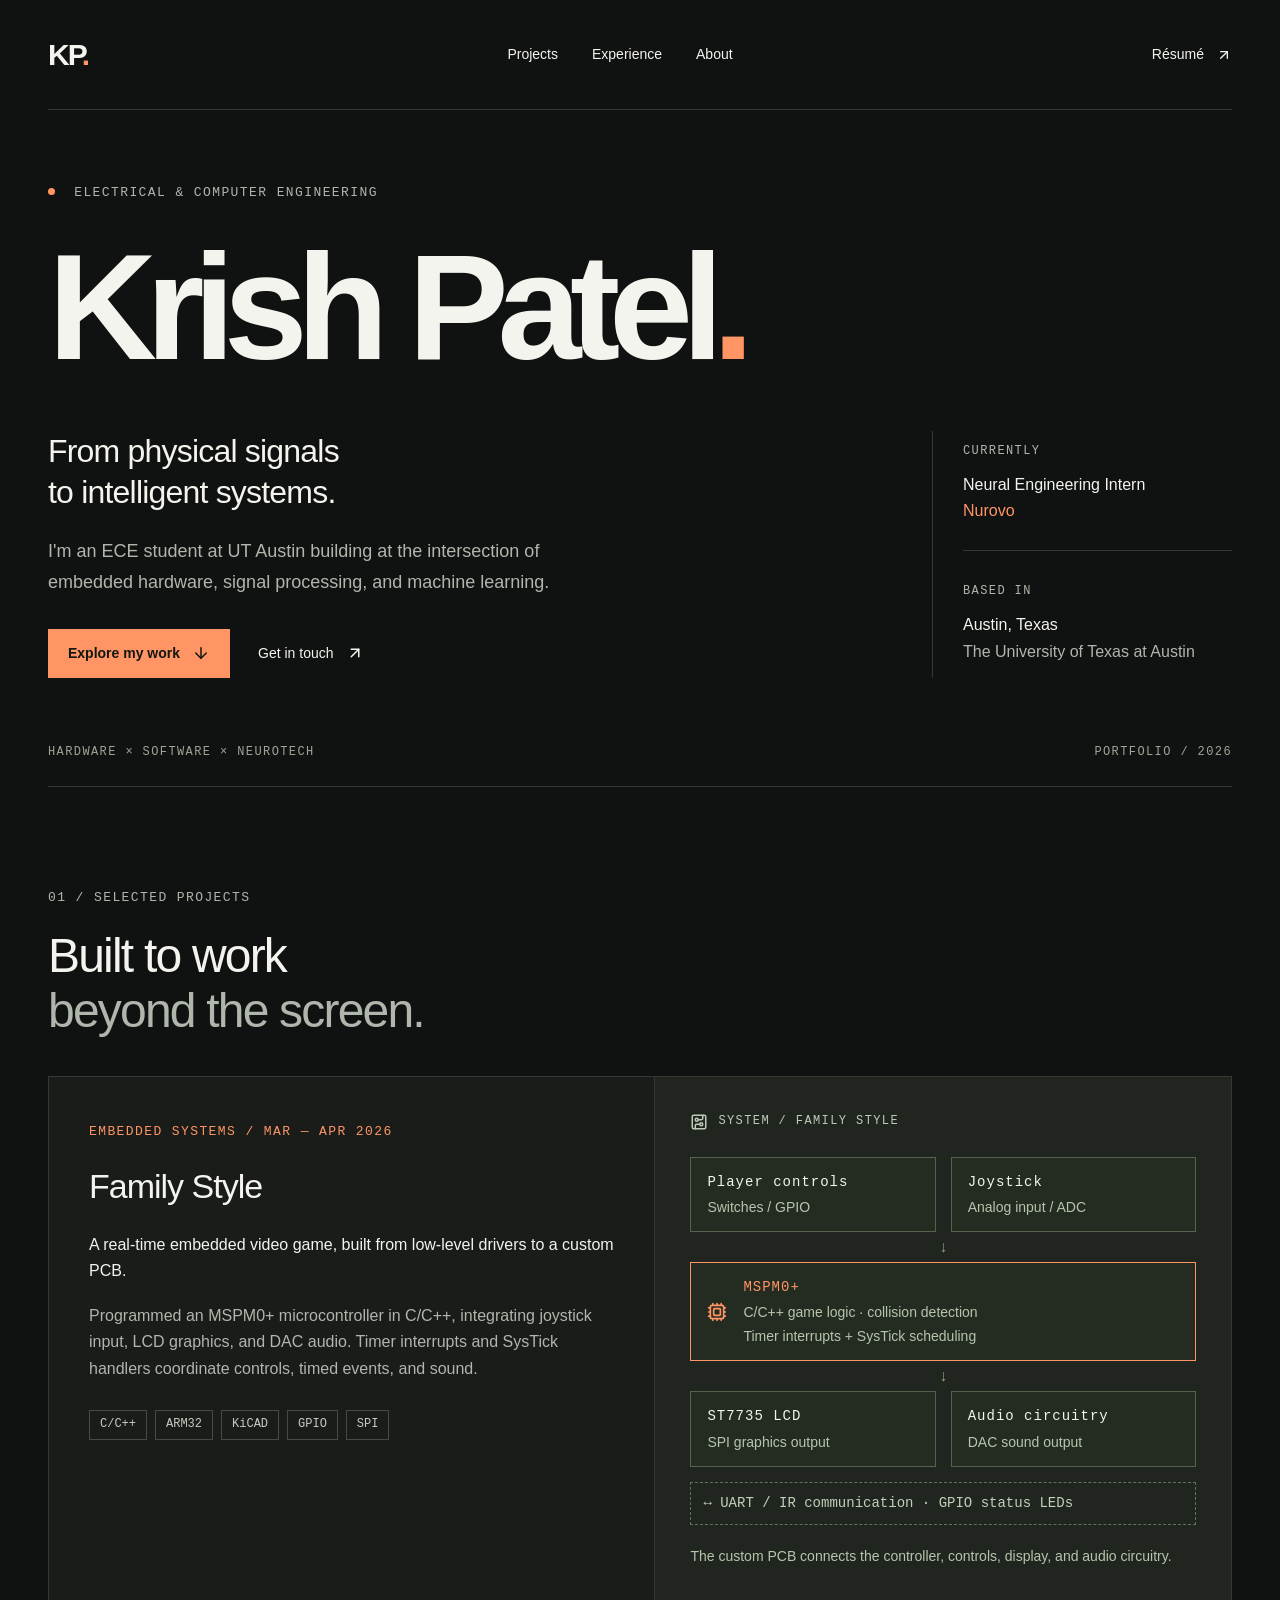
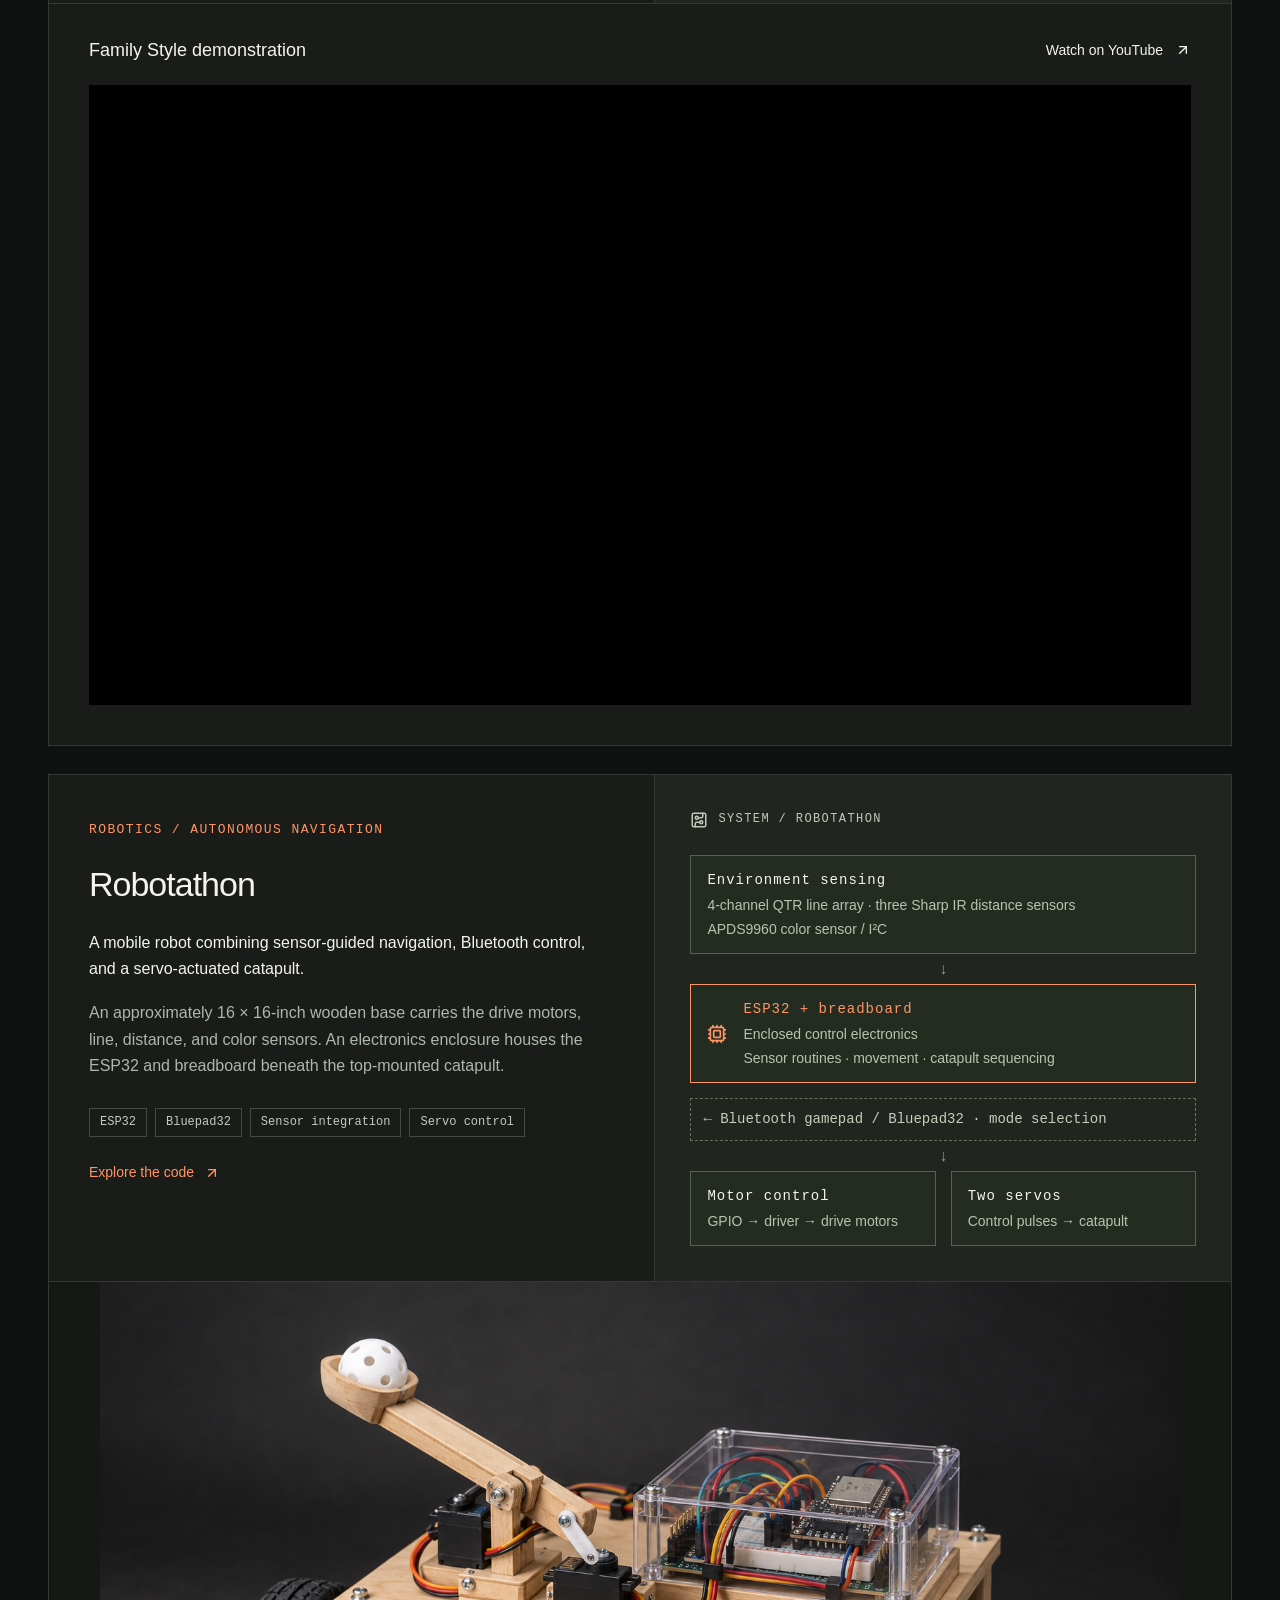
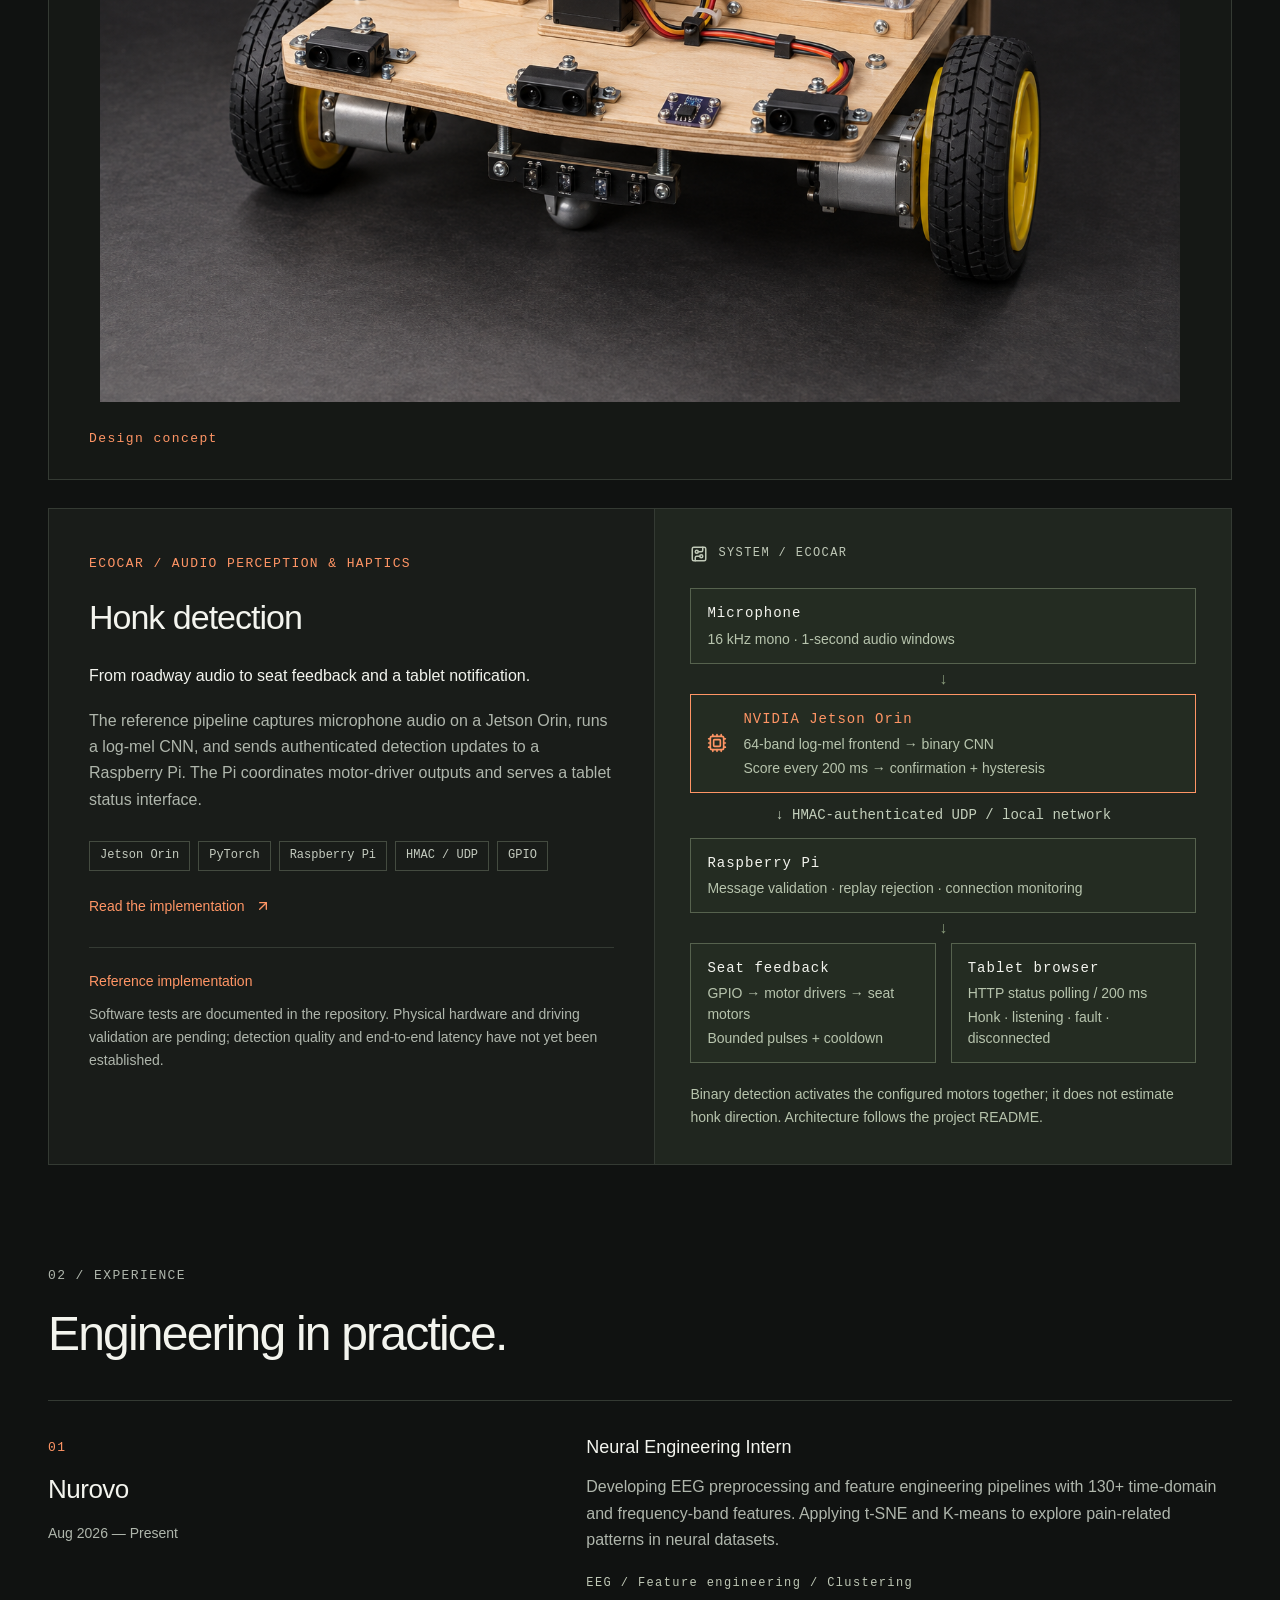
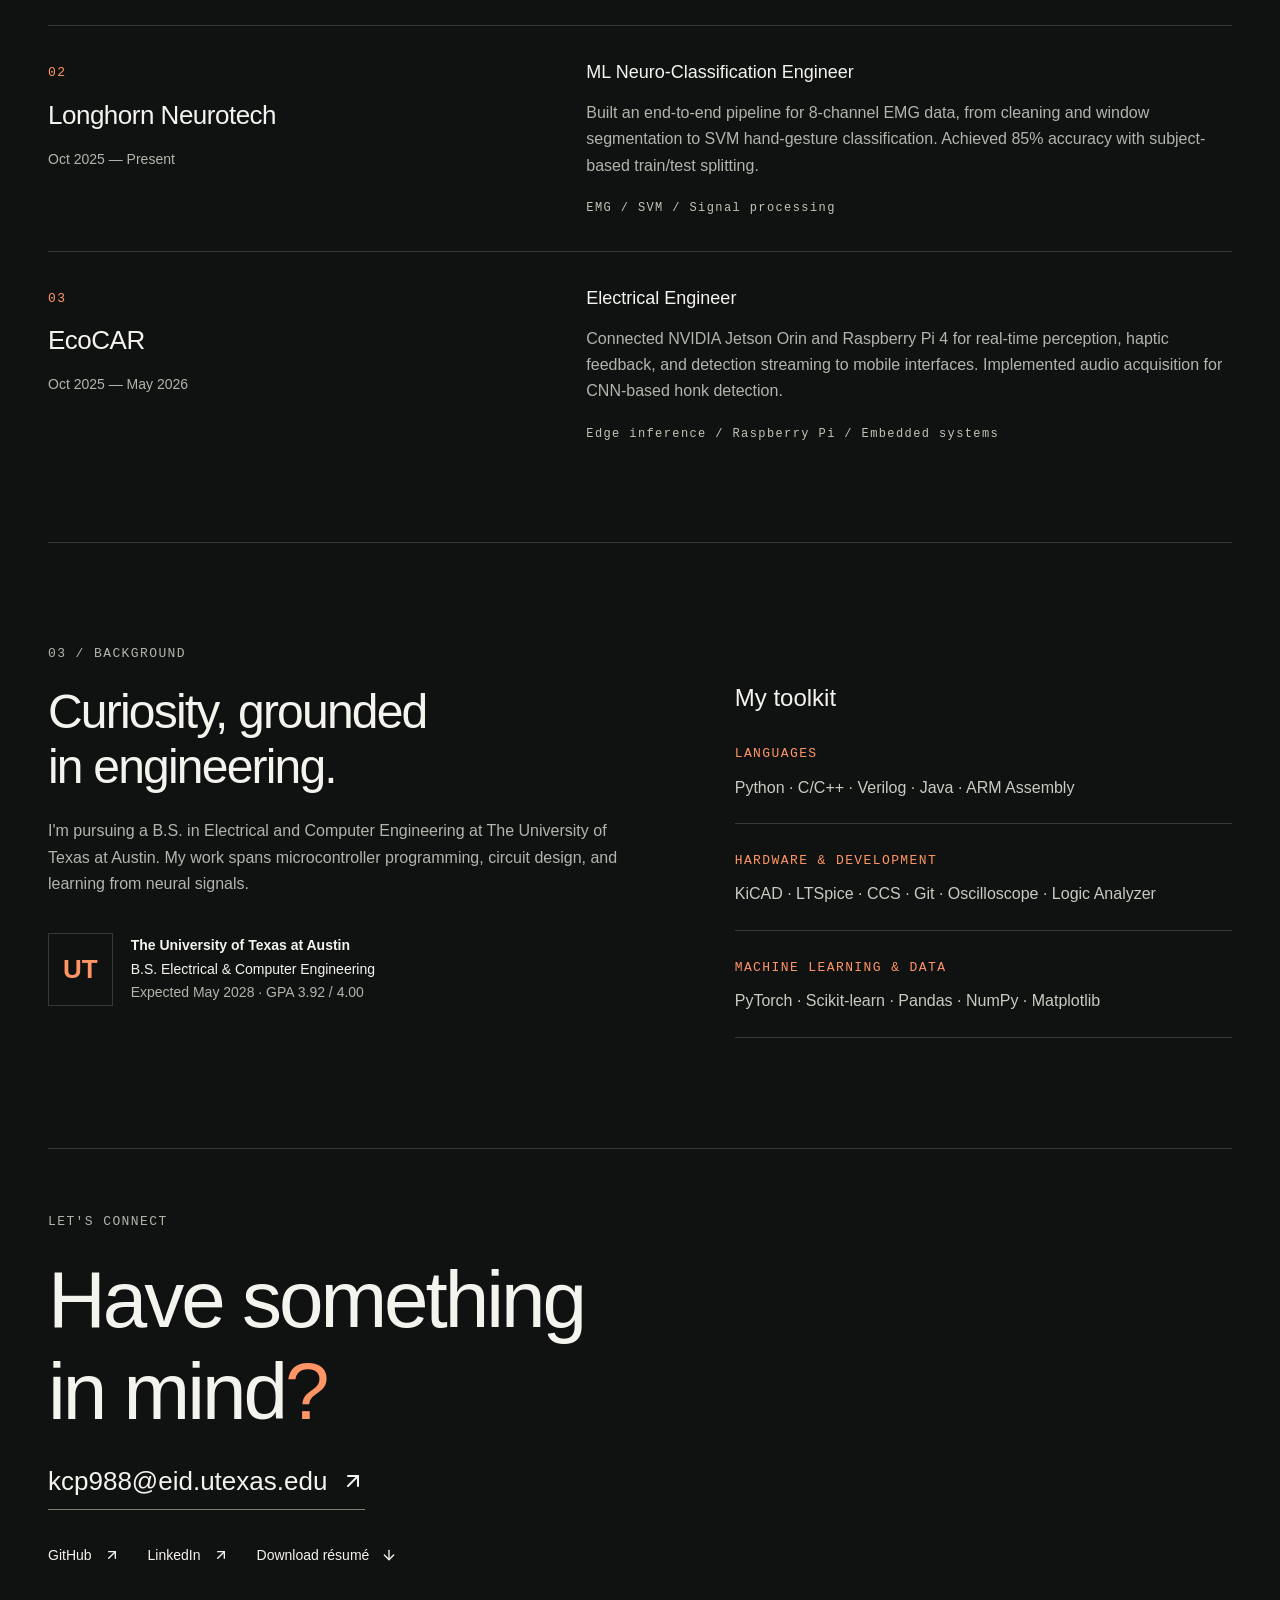
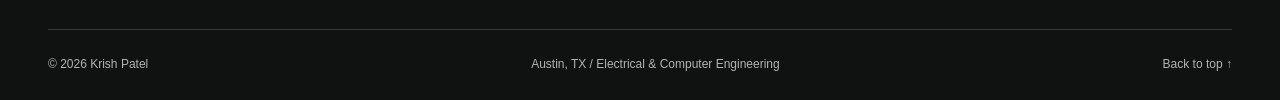
==== commit 3bd86e36: "Publish Robotathon note removal" ====
--- a/index.html
+++ b/index.html
@@ -1,2 +1,2 @@
-<!DOCTYPE html><html lang="en"><head><meta charSet="utf-8"/><meta name="viewport" content="width=device-width, initial-scale=1"/><link rel="stylesheet" href="/_next/static/css/index.dxzTxAFr.css" data-rsc-css-href="/_next/static/css/index.dxzTxAFr.css" data-precedence="vite-rsc/importer-resources"/><link rel="modulepreload" fetchPriority="low" href="/_next/static/chunks/index-BqWBvkHu.js"/><script src="/_next/static/chunks/rolldown-runtime-C60lm6uB.js" type="module" async=""></script><script src="/_next/static/chunks/framework-D_rUT4EX.js" type="module" async=""></script><link rel="modulepreload" href="/_next/static/chunks/layout-segment-context-CaAuFr5y.js" crossorigin=""/><link rel="modulepreload" href="/_next/static/chunks/Icon-BFIcK819.js" crossorigin=""/><title>Krish Patel | Electrical &amp; Computer Engineering</title><meta name="description" content="UT Austin ECE student working across embedded systems, neural signal processing, machine learning, and robotics."/><script>Object.assign(((self[Symbol.for("vinext.navigationRuntime")]??={bootstrap:{routeManifest:null},functions:{}}).bootstrap.rsc??={rsc:[]}),{params:{},nav:{"pathname":"/","searchParams":[]}})</script><link rel="modulepreload" href="/_next/static/chunks/index-BqWBvkHu.js" />
-</head><body><a class="skip" href="#main">Skip to content</a><header class="site-header wrap"><a href="#" class="wordmark" aria-label="Krish Patel home">KP<span>.</span></a><nav aria-label="Main navigation"><a href="#projects">Projects</a><a href="#experience">Experience</a><a href="#about">About</a></nav><a class="resume-nav" href="/Krish-Patel-Resume.pdf" target="_blank" rel="noreferrer">Résumé <svg xmlns="http://www.w3.org/2000/svg" width="16" height="16" viewBox="0 0 24 24" fill="none" stroke="currentColor" stroke-width="2" stroke-linecap="round" stroke-linejoin="round" class="lucide lucide-arrow-up-right" aria-hidden="true"><path d="M7 7h10v10"></path><path d="M7 17 17 7"></path></svg></a></header><main id="main"><section class="hero wrap"><div class="eyebrow"><span class="dot"></span> ELECTRICAL &amp; COMPUTER ENGINEERING</div><h1>Krish Patel<span>.</span></h1><div class="hero-bottom"><div><p class="intro">From physical signals<br/>to intelligent systems.</p><p class="hero-description">I&#x27;m an ECE student at UT Austin building at the intersection of embedded hardware, signal processing, and machine learning.</p><div class="actions"><a class="primary-link" href="#projects">Explore my work <svg xmlns="http://www.w3.org/2000/svg" width="18" height="18" viewBox="0 0 24 24" fill="none" stroke="currentColor" stroke-width="2" stroke-linecap="round" stroke-linejoin="round" class="lucide lucide-arrow-down" aria-hidden="true"><path d="M12 5v14"></path><path d="m19 12-7 7-7-7"></path></svg></a><a class="text-link" href="mailto:kcp988@eid.utexas.edu">Get in touch <svg xmlns="http://www.w3.org/2000/svg" width="18" height="18" viewBox="0 0 24 24" fill="none" stroke="currentColor" stroke-width="2" stroke-linecap="round" stroke-linejoin="round" class="lucide lucide-arrow-up-right" aria-hidden="true"><path d="M7 7h10v10"></path><path d="M7 17 17 7"></path></svg></a></div></div><aside class="profile-note"><span class="mono">CURRENTLY</span><p>Neural Engineering Intern<br/><strong>Nurovo</strong></p><div class="note-rule"></div><span class="mono">BASED IN</span><p>Austin, Texas<br/><span class="muted">The University of Texas at Austin</span></p></aside></div><div class="hero-footer"><span>HARDWARE × SOFTWARE × NEUROTECH</span><span>PORTFOLIO / 2026</span></div></section><section id="projects" class="section wrap"><div class="section-heading"><span class="eyebrow">01 / SELECTED PROJECTS</span><h2>Built to work<br/><span class="muted">beyond the screen.</span></h2></div><article class="project featured"><div class="project-content"><span class="mono accent">EMBEDDED SYSTEMS / MAR — APR 2026</span><h3>Family Style</h3><p>A real-time embedded video game, built from low-level drivers to a custom PCB.</p><p class="muted">Programmed an MSPM0+ microcontroller in C/C++, integrating joystick input, LCD graphics, and DAC audio. Timer interrupts and SysTick handlers coordinate controls, timed events, and sound.</p><div class="tags"><span>C/C++</span><span>ARM32</span><span>KiCAD</span><span>GPIO</span><span>SPI</span></div></div><figure class="system-panel" aria-label="Family Style system-level diagram"><figcaption class="diagram-title"><svg xmlns="http://www.w3.org/2000/svg" width="18" height="18" viewBox="0 0 24 24" fill="none" stroke="currentColor" stroke-width="2" stroke-linecap="round" stroke-linejoin="round" class="lucide lucide-circuit-board" aria-hidden="true"><rect width="18" height="18" x="3" y="3" rx="2"></rect><path d="M11 9h4a2 2 0 0 0 2-2V3"></path><circle cx="9" cy="9" r="2"></circle><path d="M7 21v-4a2 2 0 0 1 2-2h4"></path><circle cx="15" cy="15" r="2"></circle></svg><span>SYSTEM / FAMILY STYLE</span></figcaption><div class="output-row"><div class="flow-box">Player controls<span>Switches / GPIO</span></div><div class="flow-box">Joystick<span>Analog input / ADC</span></div></div><div class="flow-line" aria-hidden="true">↓</div><div class="flow-box core"><svg xmlns="http://www.w3.org/2000/svg" width="20" height="20" viewBox="0 0 24 24" fill="none" stroke="currentColor" stroke-width="2" stroke-linecap="round" stroke-linejoin="round" class="lucide lucide-cpu" aria-hidden="true"><path d="M12 20v2"></path><path d="M12 2v2"></path><path d="M17 20v2"></path><path d="M17 2v2"></path><path d="M2 12h2"></path><path d="M2 17h2"></path><path d="M2 7h2"></path><path d="M20 12h2"></path><path d="M20 17h2"></path><path d="M20 7h2"></path><path d="M7 20v2"></path><path d="M7 2v2"></path><rect x="4" y="4" width="16" height="16" rx="2"></rect><rect x="8" y="8" width="8" height="8" rx="1"></rect></svg><div>MSPM0+<span>C/C++ game logic · collision detection</span><span>Timer interrupts + SysTick scheduling</span></div></div><div class="flow-line" aria-hidden="true">↓</div><div class="output-row"><div class="flow-box">ST7735 LCD<span>SPI graphics output</span></div><div class="flow-box">Audio circuitry<span>DAC sound output</span></div></div><div class="interface-note">↔ UART / IR communication · GPIO status LEDs</div><p class="diagram-caption">The custom PCB connects the controller, controls, display, and audio circuitry.</p></figure><div class="project-demo"><div class="demo-heading"><h4>Family Style demonstration</h4><a class="text-link" href="https://www.youtube.com/watch?v=CGDMchAKXyI" target="_blank" rel="noreferrer">Watch on YouTube <svg xmlns="http://www.w3.org/2000/svg" width="16" height="16" viewBox="0 0 24 24" fill="none" stroke="currentColor" stroke-width="2" stroke-linecap="round" stroke-linejoin="round" class="lucide lucide-arrow-up-right" aria-hidden="true"><path d="M7 7h10v10"></path><path d="M7 17 17 7"></path></svg></a></div><iframe class="demo-video" src="https://www.youtube-nocookie.com/embed/CGDMchAKXyI" title="Family Style embedded game demonstration" width="1280" height="720" loading="lazy" referrerPolicy="strict-origin-when-cross-origin" allow="accelerometer; autoplay; clipboard-write; encrypted-media; gyroscope; picture-in-picture; web-share" allowFullScreen=""></iframe></div></article><article id="robotathon" class="project featured project-spaced"><div class="project-content"><span class="mono accent">ROBOTICS / AUTONOMOUS NAVIGATION</span><h3>Robotathon</h3><p>A mobile robot combining sensor-guided navigation, Bluetooth control, and a servo-actuated catapult.</p><p class="muted">An approximately 16 × 16-inch wooden base carries the drive motors, line, distance, and color sensors. An electronics enclosure houses the ESP32 and breadboard beneath the top-mounted catapult.</p><div class="tags"><span>ESP32</span><span>Bluepad32</span><span>Sensor integration</span><span>Servo control</span></div><a class="source-link" href="https://github.com/kpeazy13/RobotathonESP32" target="_blank" rel="noreferrer">Explore the code <svg xmlns="http://www.w3.org/2000/svg" width="16" height="16" viewBox="0 0 24 24" fill="none" stroke="currentColor" stroke-width="2" stroke-linecap="round" stroke-linejoin="round" class="lucide lucide-arrow-up-right" aria-hidden="true"><path d="M7 7h10v10"></path><path d="M7 17 17 7"></path></svg></a></div><figure class="system-panel" aria-label="Robotathon system-level diagram"><figcaption class="diagram-title"><svg xmlns="http://www.w3.org/2000/svg" width="18" height="18" viewBox="0 0 24 24" fill="none" stroke="currentColor" stroke-width="2" stroke-linecap="round" stroke-linejoin="round" class="lucide lucide-circuit-board" aria-hidden="true"><rect width="18" height="18" x="3" y="3" rx="2"></rect><path d="M11 9h4a2 2 0 0 0 2-2V3"></path><circle cx="9" cy="9" r="2"></circle><path d="M7 21v-4a2 2 0 0 1 2-2h4"></path><circle cx="15" cy="15" r="2"></circle></svg><span>SYSTEM / ROBOTATHON</span></figcaption><div class="flow-box">Environment sensing<span>4-channel QTR line array · three Sharp IR distance sensors</span><span>APDS9960 color sensor / I²C</span></div><div class="flow-line" aria-hidden="true">↓</div><div class="flow-box core"><svg xmlns="http://www.w3.org/2000/svg" width="20" height="20" viewBox="0 0 24 24" fill="none" stroke="currentColor" stroke-width="2" stroke-linecap="round" stroke-linejoin="round" class="lucide lucide-cpu" aria-hidden="true"><path d="M12 20v2"></path><path d="M12 2v2"></path><path d="M17 20v2"></path><path d="M17 2v2"></path><path d="M2 12h2"></path><path d="M2 17h2"></path><path d="M2 7h2"></path><path d="M20 12h2"></path><path d="M20 17h2"></path><path d="M20 7h2"></path><path d="M7 20v2"></path><path d="M7 2v2"></path><rect x="4" y="4" width="16" height="16" rx="2"></rect><rect x="8" y="8" width="8" height="8" rx="1"></rect></svg><div>ESP32 + breadboard<span>Enclosed control electronics</span><span>Sensor routines · movement · catapult sequencing</span></div></div><div class="interface-note">← Bluetooth gamepad / Bluepad32 · mode selection</div><div class="flow-line" aria-hidden="true">↓</div><div class="output-row"><div class="flow-box">Motor control<span>GPIO → driver → drive motors</span></div><div class="flow-box">Two servos<span>Control pulses → catapult</span></div></div><p class="diagram-caption">System concept based on the robot design and controller code. The checked-in code selects sensor routines via gamepad; line-sensor setup is currently commented out.</p></figure><figure class="robot-concept"><img src="/robotathon-concept.png" width="1536" height="1024" loading="lazy" alt="Generated concept of Robotathon: a square wooden mobile robot with a top-mounted servo catapult, navigation sensors, drive wheels, and a protected ESP32 and breadboard enclosure."/><figcaption><span class="mono accent">Design concept</span></figcaption></figure></article><article id="ecocar" class="project featured project-spaced"><div class="project-content"><span class="mono accent">ECOCAR / AUDIO PERCEPTION &amp; HAPTICS</span><h3>Honk detection</h3><p>From roadway audio to seat feedback and a tablet notification.</p><p class="muted">The reference pipeline captures microphone audio on a Jetson Orin, runs a log-mel CNN, and sends authenticated detection updates to a Raspberry Pi. The Pi coordinates motor-driver outputs and serves a tablet status interface.</p><div class="tags"><span>Jetson Orin</span><span>PyTorch</span><span>Raspberry Pi</span><span>HMAC / UDP</span><span>GPIO</span></div><a class="source-link" href="https://github.com/kpeazy13/EcoCAR-Mobility-Challenge-Project#readme" target="_blank" rel="noreferrer">Read the implementation <svg xmlns="http://www.w3.org/2000/svg" width="16" height="16" viewBox="0 0 24 24" fill="none" stroke="currentColor" stroke-width="2" stroke-linecap="round" stroke-linejoin="round" class="lucide lucide-arrow-up-right" aria-hidden="true"><path d="M7 7h10v10"></path><path d="M7 17 17 7"></path></svg></a><div class="project-status"><strong>Reference implementation</strong><p>Software tests are documented in the repository. Physical hardware and driving validation are pending; detection quality and end-to-end latency have not yet been established.</p></div></div><figure class="system-panel" aria-label="EcoCAR honk detection system-level diagram"><figcaption class="diagram-title"><svg xmlns="http://www.w3.org/2000/svg" width="18" height="18" viewBox="0 0 24 24" fill="none" stroke="currentColor" stroke-width="2" stroke-linecap="round" stroke-linejoin="round" class="lucide lucide-circuit-board" aria-hidden="true"><rect width="18" height="18" x="3" y="3" rx="2"></rect><path d="M11 9h4a2 2 0 0 0 2-2V3"></path><circle cx="9" cy="9" r="2"></circle><path d="M7 21v-4a2 2 0 0 1 2-2h4"></path><circle cx="15" cy="15" r="2"></circle></svg><span>SYSTEM / ECOCAR</span></figcaption><div class="flow-box">Microphone<span>16 kHz mono · 1-second audio windows</span></div><div class="flow-line" aria-hidden="true">↓</div><div class="flow-box core"><svg xmlns="http://www.w3.org/2000/svg" width="20" height="20" viewBox="0 0 24 24" fill="none" stroke="currentColor" stroke-width="2" stroke-linecap="round" stroke-linejoin="round" class="lucide lucide-cpu" aria-hidden="true"><path d="M12 20v2"></path><path d="M12 2v2"></path><path d="M17 20v2"></path><path d="M17 2v2"></path><path d="M2 12h2"></path><path d="M2 17h2"></path><path d="M2 7h2"></path><path d="M20 12h2"></path><path d="M20 17h2"></path><path d="M20 7h2"></path><path d="M7 20v2"></path><path d="M7 2v2"></path><rect x="4" y="4" width="16" height="16" rx="2"></rect><rect x="8" y="8" width="8" height="8" rx="1"></rect></svg><div>NVIDIA Jetson Orin<span>64-band log-mel frontend → binary CNN</span><span>Score every 200 ms → confirmation + hysteresis</span></div></div><div class="connection-label">↓ HMAC-authenticated UDP / local network</div><div class="flow-box">Raspberry Pi<span>Message validation · replay rejection · connection monitoring</span></div><div class="flow-line" aria-hidden="true">↓</div><div class="output-row"><div class="flow-box">Seat feedback<span>GPIO → motor drivers → seat motors</span><span>Bounded pulses + cooldown</span></div><div class="flow-box">Tablet browser<span>HTTP status polling / 200 ms</span><span>Honk · listening · fault · disconnected</span></div></div><p class="diagram-caption">Binary detection activates the configured motors together; it does not estimate honk direction. Architecture follows the project README.</p></figure></article></section><section id="experience" class="section wrap"><div class="section-heading"><span class="eyebrow">02 / EXPERIENCE</span><h2>Engineering in practice.</h2></div><div class="experience-list"><article class="experience"><div class="experience-company"><span class="mono accent">0<!-- -->1</span><h3>Nurovo</h3><span class="date">Aug 2026 — Present</span></div><div><h4>Neural Engineering Intern</h4><p class="muted">Developing EEG preprocessing and feature engineering pipelines with 130+ time-domain and frequency-band features. Applying t-SNE and K-means to explore pain-related patterns in neural datasets.</p><p class="experience-tags mono">EEG / Feature engineering / Clustering</p></div></article><article class="experience"><div class="experience-company"><span class="mono accent">0<!-- -->2</span><h3>Longhorn Neurotech</h3><span class="date">Oct 2025 — Present</span></div><div><h4>ML Neuro-Classification Engineer</h4><p class="muted">Built an end-to-end pipeline for 8-channel EMG data, from cleaning and window segmentation to SVM hand-gesture classification. Achieved 85% accuracy with subject-based train/test splitting.</p><p class="experience-tags mono">EMG / SVM / Signal processing</p></div></article><article class="experience"><div class="experience-company"><span class="mono accent">0<!-- -->3</span><h3>EcoCAR</h3><span class="date">Oct 2025 — May 2026</span></div><div><h4>Electrical Engineer</h4><p class="muted">Connected NVIDIA Jetson Orin and Raspberry Pi 4 for real-time perception, haptic feedback, and detection streaming to mobile interfaces. Implemented audio acquisition for CNN-based honk detection.</p><p class="experience-tags mono">Edge inference / Raspberry Pi / Embedded systems</p></div></article></div></section><section id="about" class="section wrap about"><div><span class="eyebrow">03 / BACKGROUND</span><h2>Curiosity, grounded<br/>in engineering.</h2><p class="muted">I&#x27;m pursuing a B.S. in Electrical and Computer Engineering at The University of Texas at Austin. My work spans microcontroller programming, circuit design, and learning from neural signals.</p><div class="education"><span class="ut">UT</span><div><strong>The University of Texas at Austin</strong><p>B.S. Electrical &amp; Computer Engineering</p><span class="muted">Expected May 2028 · GPA 3.92 / 4.00</span></div></div></div><div class="skills"><h3>My toolkit</h3><div><span class="mono accent">LANGUAGES</span><p>Python · C/C++ · Verilog · Java · ARM Assembly</p></div><div><span class="mono accent">HARDWARE &amp; DEVELOPMENT</span><p>KiCAD · LTSpice · CCS · Git · Oscilloscope · Logic Analyzer</p></div><div><span class="mono accent">MACHINE LEARNING &amp; DATA</span><p>PyTorch · Scikit-learn · Pandas · NumPy · Matplotlib</p></div></div></section><section class="contact wrap"><span class="eyebrow">LET&#x27;S CONNECT</span><h2>Have something<br/>in mind<span class="accent">?</span></h2><a class="email-link" href="mailto:kcp988@eid.utexas.edu">kcp988@eid.utexas.edu <svg xmlns="http://www.w3.org/2000/svg" width="24" height="24" viewBox="0 0 24 24" fill="none" stroke="currentColor" stroke-width="2" stroke-linecap="round" stroke-linejoin="round" class="lucide lucide-arrow-up-right" aria-hidden="true"><path d="M7 7h10v10"></path><path d="M7 17 17 7"></path></svg></a><div class="socials"><a href="https://github.com/kpeazy13" target="_blank" rel="noreferrer">GitHub <svg xmlns="http://www.w3.org/2000/svg" width="16" height="16" viewBox="0 0 24 24" fill="none" stroke="currentColor" stroke-width="2" stroke-linecap="round" stroke-linejoin="round" class="lucide lucide-arrow-up-right" aria-hidden="true"><path d="M7 7h10v10"></path><path d="M7 17 17 7"></path></svg></a><a href="https://www.linkedin.com/in/krishkp13" target="_blank" rel="noreferrer">LinkedIn <svg xmlns="http://www.w3.org/2000/svg" width="16" height="16" viewBox="0 0 24 24" fill="none" stroke="currentColor" stroke-width="2" stroke-linecap="round" stroke-linejoin="round" class="lucide lucide-arrow-up-right" aria-hidden="true"><path d="M7 7h10v10"></path><path d="M7 17 17 7"></path></svg></a><a href="/Krish-Patel-Resume.pdf" download="">Download résumé <svg xmlns="http://www.w3.org/2000/svg" width="16" height="16" viewBox="0 0 24 24" fill="none" stroke="currentColor" stroke-width="2" stroke-linecap="round" stroke-linejoin="round" class="lucide lucide-arrow-down" aria-hidden="true"><path d="M12 5v14"></path><path d="m19 12-7 7-7-7"></path></svg></a></div></section></main><footer class="wrap footer"><span>© 2026 Krish Patel</span><span>Austin, TX / Electrical &amp; Computer Engineering</span><a href="#">Back to top ↑</a></footer><script type="module" src="/_next/static/chunks/index-BqWBvkHu.js" id="_R_" async=""></script><script>((self[Symbol.for("vinext.navigationRuntime")]??={bootstrap:{routeManifest:null},functions:{}}).bootstrap.rsc??={rsc:[]}).rsc.push("0:{\"page:/\":\"$L1\",\"layout:/\":\"$L2\",\"route:/\":\"$L3\",\"__route\":\"route:/\",\"__interceptionContext\":null,\"__layoutIds\":[\"layout:/\"],\"__rootLayout\":\"/\",\"__bfcacheSegmentIdentities\":{\"layout:/\":\"[\\\"layout\\\",\\\"layout:/\\\",\\\"root-boundary:/\\\",\\\"\\\"]\",\"page:/\":\"[\\\"page\\\",\\\"page:/\\\",\\\"root-boundary:/\\\",\\\"\\\"]\"},\"__srcPage\":[\"page\"],\"__layoutFlags\":{\"layout:/\":\"s\"},\"__artifactCompatibility\":{\"schemaVersion\":1,\"graphVersion\":\"app-route-graph:1177fd80f83fa7b0\",\"deploymentVersion\":\"1bf3e571-7681-4caa-9956-c25b0cf87cc9\",\"appElementsSchemaVersion\":1,\"rscPayloadSchemaVersion\":1,\"rootBoundaryId\":\"/\",\"renderEpoch\":null}}\n")</script><script>((self[Symbol.for("vinext.navigationRuntime")]??={bootstrap:{routeManifest:null},functions:{}}).bootstrap.rsc??={rsc:[]}).rsc.push("4:I[\"8c0f216c4604\",[],\"Children\",1]\n")</script><script>((self[Symbol.for("vinext.navigationRuntime")]??={bootstrap:{routeManifest:null},functions:{}}).bootstrap.rsc??={rsc:[]}).rsc.push("5:I[\"593f344dc510\",[],\"GlobalErrorBoundary\",1]\n")</script><script>((self[Symbol.for("vinext.navigationRuntime")]??={bootstrap:{routeManifest:null},functions:{}}).bootstrap.rsc??={rsc:[]}).rsc.push("6:I[\"0b874ad30386\",[],\"default\",1]\n")</script><script>((self[Symbol.for("vinext.navigationRuntime")]??={bootstrap:{routeManifest:null},functions:{}}).bootstrap.rsc??={rsc:[]}).rsc.push("7:I[\"593f344dc510\",[],\"ErrorBoundary\",1]\n")</script><script>((self[Symbol.for("vinext.navigationRuntime")]??={bootstrap:{routeManifest:null},functions:{}}).bootstrap.rsc??={rsc:[]}).rsc.push("8:I[\"15c18cfaeeff\",[],\"LayoutSegmentProvider\",1]\n")</script><script>((self[Symbol.for("vinext.navigationRuntime")]??={bootstrap:{routeManifest:null},functions:{}}).bootstrap.rsc??={rsc:[]}).rsc.push("9:I[\"8c0f216c4604\",[],\"Slot\",1]\n")</script><script>((self[Symbol.for("vinext.navigationRuntime")]??={bootstrap:{routeManifest:null},functions:{}}).bootstrap.rsc??={rsc:[]}).rsc.push("a:I[\"593f344dc510\",[],\"NotFoundBoundary\",1]\n")</script><script>((self[Symbol.for("vinext.navigationRuntime")]??={bootstrap:{routeManifest:null},functions:{}}).bootstrap.rsc??={rsc:[]}).rsc.push("b:I[\"9276801271d6\",[],\"AppRouterScrollTarget\",1]\n")</script><script>((self[Symbol.for("vinext.navigationRuntime")]??={bootstrap:{routeManifest:null},functions:{}}).bootstrap.rsc??={rsc:[]}).rsc.push("c:I[\"593f344dc510\",[],\"RedirectBoundary\",1]\n")</script><script>((self[Symbol.for("vinext.navigationRuntime")]??={bootstrap:{routeManifest:null},functions:{}}).bootstrap.rsc??={rsc:[]}).rsc.push(":HL[\"/_next/static/css/index.dxzTxAFr.css\",\"style\"     ]\n")</script><script>((self[Symbol.for("vinext.navigationRuntime")]??={bootstrap:{routeManifest:null},functions:{}}).bootstrap.rsc??={rsc:[]}).rsc.push("2:[[[\"$\",\"link\",\"css:/_next/static/css/index.dxzTxAFr.css\",{\"rel\":\"stylesheet\",\"precedence\":\"vite-rsc/importer-resources\",\"href\":\"/_next/static/css/index.dxzTxAFr.css\",\"data-rsc-css-href\":\"/_next/static/css/index.dxzTxAFr.css\"}],\"$undefined\"],[\"$\",\"html\",null,{\"lang\":\"en\",\"children\":[\"$\",\"body\",null,{\"children\":[\"$\",\"$L4\",null,{}]}]}]]\n")</script><script>((self[Symbol.for("vinext.navigationRuntime")]??={bootstrap:{routeManifest:null},functions:{}}).bootstrap.rsc??={rsc:[]}).rsc.push("3:[[[\"$\",\"meta\",null,{\"charSet\":\"utf-8\"}],[[\"$\",\"title\",\"0\",{\"children\":\"Krish Patel | Electrical \u0026 Computer Engineering\"}],[\"$\",\"meta\",\"1\",{\"name\":\"description\",\"content\":\"UT Austin ECE student working across embedded systems, neural signal processing, machine learning, and robotics.\"}]],[[\"$\",\"meta\",\"0\",{\"name\":\"viewport\",\"content\":\"width=device-width, initial-scale=1\"}]]],[\"$\",\"$L5\",null,{\"fallback\":\"$6\",\"children\":[\"$\",\"$L7\",null,{\"fallback\":\"$6\",\"children\":[\"$\",\"$L8\",null,{\"providerId\":\"layout:/\",\"segmentMap\":{\"children\":[]},\"children\":[\"$\",\"$L9\",null,{\"id\":\"layout:/\",\"parallelSlots\":\"$undefined\",\"children\":[\"$\",\"$La\",null,{\"resetKey\":\"\",\"fallback\":[[\"$\",\"title\",null,{\"children\":\"404: This page could not be found.\"}],[\"$\",\"div\",null,{\"style\":{\"fontFamily\":\"system-ui,\\\"Segoe UI\\\",Roboto,Helvetica,Arial,sans-serif,\\\"Apple Color Emoji\\\",\\\"Segoe UI Emoji\\\"\",\"height\":\"100vh\",\"textAlign\":\"center\",\"display\":\"flex\",\"flexDirection\":\"column\",\"alignItems\":\"center\",\"justifyContent\":\"center\"},\"children\":[\"$\",\"div\",null,{\"children\":[[\"$\",\"style\",null,{\"dangerouslySetInnerHTML\":{\"__html\":\"body{color:#000;background:#fff;margin:0}.next-error-h1{border-right:1px solid rgba(0,0,0,.3)}@media (prefers-color-scheme:dark){body{color:#fff;background:#000}.next-error-h1{border-right:1px solid rgba(255,255,255,.3)}}\"}}],[\"$\",\"h1\",null,{\"className\":\"next-error-h1\",\"style\":{\"display\":\"inline-block\",\"margin\":\"0 20px 0 0\",\"padding\":\"0 23px 0 0\",\"fontSize\":24,\"fontWeight\":500,\"verticalAlign\":\"top\",\"lineHeight\":\"49px\"},\"children\":404}],[\"$\",\"div\",null,{\"style\":{\"display\":\"inline-block\"},\"children\":[\"$\",\"h2\",null,{\"style\":{\"fontSize\":14,\"fontWeight\":400,\"lineHeight\":\"49px\",\"margin\":0},\"children\":\"This page could not be found.\"}]}]]}]}]],\"children\":[\"$\",\"$Lb\",null,{\"children\":[\"$\",\"$Lc\",null,{\"children\":[[\"$\",\"$L8\",null,{\"providerId\":\"page:/\",\"segmentMap\":{\"children\":[\"__PAGE__\"]},\"children\":[\"$\",\"$L9\",null,{\"id\":\"page:/\"}]}],null]}]}]}]}]}]}]}],null,null]\n")</script><script>((self[Symbol.for("vinext.navigationRuntime")]??={bootstrap:{routeManifest:null},functions:{}}).bootstrap.rsc??={rsc:[]}).rsc.push("d:I[\"339f946bc456\",[],\"default\",1]\n")</script><script>((self[Symbol.for("vinext.navigationRuntime")]??={bootstrap:{routeManifest:null},functions:{}}).bootstrap.rsc??={rsc:[]}).rsc.push("1:[[\"$\",\"a\",null,{\"className\":\"skip\",\"href\":\"#main\",\"children\":\"Skip to content\"}],[\"$\",\"header\",null,{\"className\":\"site-header wrap\",\"children\":[[\"$\",\"a\",null,{\"href\":\"#\",\"className\":\"wordmark\",\"aria-label\":\"Krish Patel home\",\"children\":[\"KP\",[\"$\",\"span\",null,{\"children\":\".\"}]]}],[\"$\",\"nav\",null,{\"aria-label\":\"Main navigation\",\"children\":[[\"$\",\"a\",null,{\"href\":\"#projects\",\"children\":\"Projects\"}],[\"$\",\"a\",null,{\"href\":\"#experience\",\"children\":\"Experience\"}],[\"$\",\"a\",null,{\"href\":\"#about\",\"children\":\"About\"}]]}],[\"$\",\"a\",null,{\"className\":\"resume-nav\",\"href\":\"/Krish-Patel-Resume.pdf\",\"target\":\"_blank\",\"rel\":\"noreferrer\",\"children\":[\"Résumé \",[\"$\",\"$Ld\",null,{\"ref\":\"$undefined\",\"iconNode\":[[\"path\",{\"d\":\"M7 7h10v10\",\"key\":\"1tivn9\"}],[\"path\",{\"d\":\"M7 17 17 7\",\"key\":\"1vkiza\"}]],\"className\":\"lucide-arrow-up-right\",\"size\":16}]]}]]}],[\"$\",\"main\",null,{\"id\":\"main\",\"children\":[[\"$\",\"section\",null,{\"className\":\"hero wrap\",\"children\":[[\"$\",\"div\",null,{\"className\":\"eyebrow\",\"children\":[[\"$\",\"span\",null,{\"className\":\"dot\"}],\" ELECTRICAL \u0026 COMPUTER ENGINEERING\"]}],[\"$\",\"h1\",null,{\"children\":[\"Krish Patel\",[\"$\",\"span\",null,{\"children\":\".\"}]]}],[\"$\",\"div\",null,{\"className\":\"hero-bottom\",\"children\":[[\"$\",\"div\",null,{\"children\":[[\"$\",\"p\",null,{\"className\":\"intro\",\"children\":[\"From physical signals\",[\"$\",\"br\",null,{}],\"to intelligent systems.\"]}],[\"$\",\"p\",null,{\"className\":\"hero-description\",\"children\":\"I'm an ECE student at UT Austin building at the intersection of embedded hardware, signal processing, and machine learning.\"}],[\"$\",\"div\",null,{\"className\":\"actions\",\"children\":[[\"$\",\"a\",null,{\"className\":\"primary-link\",\"href\":\"#projects\",\"children\":[\"Explore my work \",[\"$\",\"$Ld\",null,{\"ref\":\"$undefined\",\"iconNode\":[[\"path\",{\"d\":\"M12 5v14\",\"key\":\"s699le\"}],[\"path\",{\"d\":\"m19 12-7 7-7-7\",\"key\":\"1idqje\"}]],\"className\":\"lucide-arrow-down\",\"size\":18}]]}],[\"$\",\"a\",null,{\"className\":\"text-link\",\"href\":\"mailto:kcp988@eid.utexas.edu\",\"children\":[\"Get in touch \",[\"$\",\"$Ld\",null,{\"ref\":\"$undefined\",\"iconNode\":\"$1:1:props:children:2:props:children:1:props:iconNode\",\"className\":\"lucide-arrow-up-right\",\"size\":18}]]}]]}]]}],[\"$\",\"aside\",null,{\"className\":\"profile-note\",\"children\":[[\"$\",\"span\",null,{\"className\":\"mono\",\"children\":\"CURRENTLY\"}],[\"$\",\"p\",null,{\"children\":[\"Neural Engineering Intern\",[\"$\",\"br\",null,{}],[\"$\",\"strong\",null,{\"children\":\"Nurovo\"}]]}],[\"$\",\"div\",null,{\"className\":\"note-rule\"}],[\"$\",\"span\",null,{\"className\":\"mono\",\"children\":\"BASED IN\"}],[\"$\",\"p\",null,{\"children\":[\"Austin, Texas\",[\"$\",\"br\",null,{}],[\"$\",\"span\",null,{\"className\":\"muted\",\"children\":\"The University of Texas at Austin\"}]]}]]}]]}],[\"$\",\"div\",null,{\"className\":\"hero-footer\",\"children\":[[\"$\",\"span\",null,{\"children\":\"HARDWARE × SOFTWARE × NEUROTECH\"}],[\"$\",\"span\",null,{\"children\":\"PORTFOLIO / 2026\"}]]}]]}],[\"$\",\"section\",null,{\"id\":\"projects\",\"className\":\"section wrap\",\"children\":[[\"$\",\"div\",null,{\"className\":\"section-heading\",\"children\":[[\"$\",\"span\",null,{\"className\":\"eyebrow\",\"children\":\"01 / SELECTED PROJECTS\"}],[\"$\",\"h2\",null,{\"children\":[\"Built to work\",[\"$\",\"br\",null,{}],[\"$\",\"span\",null,{\"className\":\"muted\",\"children\":\"beyond the screen.\"}]]}]]}],[\"$\",\"article\",null,{\"className\":\"project featured\",\"children\":[[\"$\",\"div\",null,{\"className\":\"project-content\",\"children\":[[\"$\",\"span\",null,{\"className\":\"mono accent\",\"children\":\"EMBEDDED SYSTEMS / MAR — APR 2026\"}],[\"$\",\"h3\",null,{\"children\":\"Family Style\"}],[\"$\",\"p\",null,{\"children\":\"A real-time embedded video game, built from low-level drivers to a custom PCB.\"}],[\"$\",\"p\",null,{\"className\":\"muted\",\"children\":\"Programmed an MSPM0+ microcontroller in C/C++, integrating joystick input, LCD graphics, and DAC audio. Timer interrupts and SysTick handlers coordinate controls, timed events, and sound.\"}],[\"$\",\"div\",null,{\"className\":\"tags\",\"children\":[[\"$\",\"span\",\"C/C++\",{\"children\":\"C/C++\"}],[\"$\",\"span\",\"ARM32\",{\"children\":\"ARM32\"}],[\"$\",\"span\",\"KiCAD\",{\"children\":\"KiCAD\"}],[\"$\",\"span\",\"GPIO\",{\"children\":\"GPIO\"}],[\"$\",\"span\",\"SPI\",{\"children\":\"SPI\"}]]}]]}],[\"$\",\"figure\",null,{\"className\":\"system-panel\",\"aria-label\":\"Family Style system-level diagram\",\"children\":[[\"$\",\"figcaption\",null,{\"className\":\"diagram-title\",\"children\":[[\"$\",\"$Ld\",null,{\"ref\":\"$undefined\",\"iconNode\":[[\"rect\",{\"width\":\"18\",\"height\":\"18\",\"x\":\"3\",\"y\":\"3\",\"rx\":\"2\",\"key\":\"afitv7\"}],[\"path\",{\"d\":\"M11 9h4a2 2 0 0 0 2-2V3\",\"key\":\"1ve2rv\"}],[\"circle\",{\"cx\":\"9\",\"cy\":\"9\",\"r\":\"2\",\"key\":\"af1f0g\"}],[\"path\",{\"d\":\"M7 21v-4a2 2 0 0 1 2-2h4\",\"key\":\"1fwkro\"}],[\"circle\",{\"cx\":\"15\",\"cy\":\"15\",\"r\":\"2\",\"key\":\"3i40o0\"}]],\"className\":\"lucide-circuit-board\",\"size\":18}],[\"$\",\"span\",null,{\"children\":\"SYSTEM / FAMILY STYLE\"}]]}],[\"$\",\"div\",null,{\"className\":\"output-row\",\"children\":[[\"$\",\"div\",null,{\"className\":\"flow-box\",\"children\":[\"Player controls\",[\"$\",\"span\",null,{\"children\":\"Switches / GPIO\"}]]}],[\"$\",\"div\",null,{\"className\":\"flow-box\",\"children\":[\"Joystick\",[\"$\",\"span\",null,{\"children\":\"Analog input / ADC\"}]]}]]}],\"$Le\",\"$Lf\",\"$L10\",\"$L11\",\"$L12\",\"$L13\"]}],\"$L14\"]}],\"$L15\",\"$L16\"]}],\"$L17\",\"$L18\",\"$L19\"]}],\"$L1a\"]\n")</script><script>((self[Symbol.for("vinext.navigationRuntime")]??={bootstrap:{routeManifest:null},functions:{}}).bootstrap.rsc??={rsc:[]}).rsc.push("e:[\"$\",\"div\",null,{\"className\":\"flow-line\",\"aria-hidden\":\"true\",\"children\":\"↓\"}]\n")</script><script>((self[Symbol.for("vinext.navigationRuntime")]??={bootstrap:{routeManifest:null},functions:{}}).bootstrap.rsc??={rsc:[]}).rsc.push("f:[\"$\",\"div\",null,{\"className\":\"flow-box core\",\"children\":[[\"$\",\"$Ld\",null,{\"ref\":\"$undefined\",\"iconNode\":[[\"path\",{\"d\":\"M12 20v2\",\"key\":\"1lh1kg\"}],[\"path\",{\"d\":\"M12 2v2\",\"key\":\"tus03m\"}],[\"path\",{\"d\":\"M17 20v2\",\"key\":\"1rnc9c\"}],[\"path\",{\"d\":\"M17 2v2\",\"key\":\"11trls\"}],[\"path\",{\"d\":\"M2 12h2\",\"key\":\"1t8f8n\"}],[\"path\",{\"d\":\"M2 17h2\",\"key\":\"7oei6x\"}],[\"path\",{\"d\":\"M2 7h2\",\"key\":\"asdhe0\"}],[\"path\",{\"d\":\"M20 12h2\",\"key\":\"1q8mjw\"}],[\"path\",{\"d\":\"M20 17h2\",\"key\":\"1fpfkl\"}],[\"path\",{\"d\":\"M20 7h2\",\"key\":\"1o8tra\"}],[\"path\",{\"d\":\"M7 20v2\",\"key\":\"4gnj0m\"}],[\"path\",{\"d\":\"M7 2v2\",\"key\":\"1i4yhu\"}],[\"rect\",{\"x\":\"4\",\"y\":\"4\",\"width\":\"16\",\"height\":\"16\",\"rx\":\"2\",\"key\":\"1vbyd7\"}],[\"rect\",{\"x\":\"8\",\"y\":\"8\",\"width\":\"8\",\"height\":\"8\",\"rx\":\"1\",\"key\":\"z9xiuo\"}]],\"className\":\"lucide-cpu\",\"size\":20}],[\"$\",\"div\",null,{\"children\":[\"MSPM0+\",[\"$\",\"span\",null,{\"children\":\"C/C++ game logic · collision detection\"}],[\"$\",\"span\",null,{\"children\":\"Timer interrupts + SysTick scheduling\"}]]}]]}]\n")</script><script>((self[Symbol.for("vinext.navigationRuntime")]??={bootstrap:{routeManifest:null},functions:{}}).bootstrap.rsc??={rsc:[]}).rsc.push("10:[\"$\",\"div\",null,{\"className\":\"flow-line\",\"aria-hidden\":\"true\",\"children\":\"↓\"}]\n")</script><script>((self[Symbol.for("vinext.navigationRuntime")]??={bootstrap:{routeManifest:null},functions:{}}).bootstrap.rsc??={rsc:[]}).rsc.push("11:[\"$\",\"div\",null,{\"className\":\"output-row\",\"children\":[[\"$\",\"div\",null,{\"className\":\"flow-box\",\"children\":[\"ST7735 LCD\",[\"$\",\"span\",null,{\"children\":\"SPI graphics output\"}]]}],[\"$\",\"div\",null,{\"className\":\"flow-box\",\"children\":[\"Audio circuitry\",[\"$\",\"span\",null,{\"children\":\"DAC sound output\"}]]}]]}]\n")</script><script>((self[Symbol.for("vinext.navigationRuntime")]??={bootstrap:{routeManifest:null},functions:{}}).bootstrap.rsc??={rsc:[]}).rsc.push("12:[\"$\",\"div\",null,{\"className\":\"interface-note\",\"children\":\"↔ UART / IR communication · GPIO status LEDs\"}]\n")</script><script>((self[Symbol.for("vinext.navigationRuntime")]??={bootstrap:{routeManifest:null},functions:{}}).bootstrap.rsc??={rsc:[]}).rsc.push("13:[\"$\",\"p\",null,{\"className\":\"diagram-caption\",\"children\":\"The custom PCB connects the controller, controls, display, and audio circuitry.\"}]\n")</script><script>((self[Symbol.for("vinext.navigationRuntime")]??={bootstrap:{routeManifest:null},functions:{}}).bootstrap.rsc??={rsc:[]}).rsc.push("14:[\"$\",\"div\",null,{\"className\":\"project-demo\",\"children\":[[\"$\",\"div\",null,{\"className\":\"demo-heading\",\"children\":[[\"$\",\"h4\",null,{\"children\":\"Family Style demonstration\"}],[\"$\",\"a\",null,{\"className\":\"text-link\",\"href\":\"https://www.youtube.com/watch?v=CGDMchAKXyI\",\"target\":\"_blank\",\"rel\":\"noreferrer\",\"children\":[\"Watch on YouTube \",[\"$\",\"$Ld\",null,{\"ref\":\"$undefined\",\"iconNode\":\"$1:1:props:children:2:props:children:1:props:iconNode\",\"className\":\"lucide-arrow-up-right\",\"size\":16}]]}]]}],[\"$\",\"iframe\",null,{\"className\":\"demo-video\",\"src\":\"https://www.youtube-nocookie.com/embed/CGDMchAKXyI\",\"title\":\"Family Style embedded game demonstration\",\"width\":\"1280\",\"height\":\"720\",\"loading\":\"lazy\",\"referrerPolicy\":\"strict-origin-when-cross-origin\",\"allow\":\"accelerometer; autoplay; clipboard-write; encrypted-media; gyroscope; picture-in-picture; web-share\",\"allowFullScreen\":true}]]}]\n")</script><script>((self[Symbol.for("vinext.navigationRuntime")]??={bootstrap:{routeManifest:null},functions:{}}).bootstrap.rsc??={rsc:[]}).rsc.push("15:[\"$\",\"article\",null,{\"id\":\"robotathon\",\"className\":\"project featured project-spaced\",\"children\":[[\"$\",\"div\",null,{\"className\":\"project-content\",\"children\":[[\"$\",\"span\",null,{\"className\":\"mono accent\",\"children\":\"ROBOTICS / AUTONOMOUS NAVIGATION\"}],[\"$\",\"h3\",null,{\"children\":\"Robotathon\"}],[\"$\",\"p\",null,{\"children\":\"A mobile robot combining sensor-guided navigation, Bluetooth control, and a servo-actuated catapult.\"}],[\"$\",\"p\",null,{\"className\":\"muted\",\"children\":\"An approximately 16 × 16-inch wooden base carries the drive motors, line, distance, and color sensors. An electronics enclosure houses the ESP32 and breadboard beneath the top-mounted catapult.\"}],[\"$\",\"div\",null,{\"className\":\"tags\",\"children\":[[\"$\",\"span\",\"ESP32\",{\"children\":\"ESP32\"}],[\"$\",\"span\",\"Bluepad32\",{\"children\":\"Bluepad32\"}],[\"$\",\"span\",\"Sensor integration\",{\"children\":\"Sensor integration\"}],[\"$\",\"span\",\"Servo control\",{\"children\":\"Servo control\"}]]}],[\"$\",\"a\",null,{\"className\":\"source-link\",\"href\":\"https://github.com/kpeazy13/RobotathonESP32\",\"target\":\"_blank\",\"rel\":\"noreferrer\",\"children\":[\"Explore the code \",[\"$\",\"$Ld\",null,{\"ref\":\"$undefined\",\"iconNode\":\"$1:1:props:children:2:props:children:1:props:iconNode\",\"className\":\"lucide-arrow-up-right\",\"size\":16}]]}]]}],[\"$\",\"figure\",null,{\"className\":\"system-panel\",\"aria-label\":\"Robotathon system-level diagram\",\"children\":[[\"$\",\"figcaption\",null,{\"className\":\"diagram-title\",\"children\":[[\"$\",\"$Ld\",null,{\"ref\":\"$undefined\",\"iconNode\":\"$1:2:props:children:1:props:children:1:props:children:1:props:children:0:props:children:0:props:iconNode\",\"className\":\"lucide-circuit-board\",\"size\":18}],[\"$\",\"span\",null,{\"children\":\"SYSTEM / ROBOTATHON\"}]]}],[\"$\",\"div\",null,{\"className\":\"flow-box\",\"children\":[\"Environment sensing\",[\"$\",\"span\",null,{\"children\":\"4-channel QTR line array · three Sharp IR distance sensors\"}],[\"$\",\"span\",null,{\"children\":\"APDS9960 color sensor / I²C\"}]]}],[\"$\",\"div\",null,{\"className\":\"flow-line\",\"aria-hidden\":\"true\",\"children\":\"↓\"}],[\"$\",\"div\",null,{\"className\":\"flow-box core\",\"children\":[[\"$\",\"$Ld\",null,{\"ref\":\"$undefined\",\"iconNode\":\"$f:props:children:0:props:iconNode\",\"className\":\"lucide-cpu\",\"size\":20}],[\"$\",\"div\",null,{\"children\":[\"ESP32 + breadboard\",[\"$\",\"span\",null,{\"children\":\"Enclosed control electronics\"}],[\"$\",\"span\",null,{\"children\":\"Sensor routines · movement · catapult sequencing\"}]]}]]}],[\"$\",\"div\",null,{\"className\":\"interface-note\",\"children\":\"← Bluetooth gamepad / Bluepad32 · mode selection\"}],[\"$\",\"div\",null,{\"className\":\"flow-line\",\"aria-hidden\":\"true\",\"children\":\"↓\"}],[\"$\",\"div\",null,{\"className\":\"output-row\",\"children\":[[\"$\",\"div\",null,{\"className\":\"flow-box\",\"children\":[\"Motor control\",[\"$\",\"span\",null,{\"children\":\"GPIO → driver → drive motors\"}]]}],[\"$\",\"div\",null,{\"className\":\"flow-box\",\"children\":[\"Two servos\",[\"$\",\"span\",null,{\"children\":\"Control pulses → catapult\"}]]}]]}],[\"$\",\"p\",null,{\"className\":\"diagram-caption\",\"children\":\"System concept based on the robot design and controller code. The checked-in code selects sensor routines via gamepad; line-sensor setup is currently commented out.\"}]]}],[\"$\",\"figure\",null,{\"className\":\"robot-concept\",\"children\":[[\"$\",\"img\",null,{\"src\":\"/robotathon-concept.png\",\"width\":\"1536\",\"height\":\"1024\",\"loading\":\"lazy\",\"alt\":\"Generated concept of Robotathon: a square wooden mobile robot with a top-mounted servo catapult, navigation sensors, drive wheels, and a protected ESP32 and breadboard enclosure.\"}],[\"$\",\"figcaption\",null,{\"children\":[\"$\",\"span\",null,{\"className\":\"mono accent\",\"children\":\"Design concept\"}]}]]}]]}]\n")</script><script>((self[Symbol.for("vinext.navigationRuntime")]??={bootstrap:{routeManifest:null},functions:{}}).bootstrap.rsc??={rsc:[]}).rsc.push("16:[\"$\",\"article\",null,{\"id\":\"ecocar\",\"className\":\"project featured project-spaced\",\"children\":[[\"$\",\"div\",null,{\"className\":\"project-content\",\"children\":[[\"$\",\"span\",null,{\"className\":\"mono accent\",\"children\":\"ECOCAR / AUDIO PERCEPTION \u0026 HAPTICS\"}],[\"$\",\"h3\",null,{\"children\":\"Honk detection\"}],[\"$\",\"p\",null,{\"children\":\"From roadway audio to seat feedback and a tablet notification.\"}],[\"$\",\"p\",null,{\"className\":\"muted\",\"children\":\"The reference pipeline captures microphone audio on a Jetson Orin, runs a log-mel CNN, and sends authenticated detection updates to a Raspberry Pi. The Pi coordinates motor-driver outputs and serves a tablet status interface.\"}],[\"$\",\"div\",null,{\"className\":\"tags\",\"children\":[[\"$\",\"span\",\"Jetson Orin\",{\"children\":\"Jetson Orin\"}],[\"$\",\"span\",\"PyTorch\",{\"children\":\"PyTorch\"}],[\"$\",\"span\",\"Raspberry Pi\",{\"children\":\"Raspberry Pi\"}],[\"$\",\"span\",\"HMAC / UDP\",{\"children\":\"HMAC / UDP\"}],[\"$\",\"span\",\"GPIO\",{\"children\":\"GPIO\"}]]}],[\"$\",\"a\",null,{\"className\":\"source-link\",\"href\":\"https://github.com/kpeazy13/EcoCAR-Mobility-Challenge-Project#readme\",\"target\":\"_blank\",\"rel\":\"noreferrer\",\"children\":[\"Read the implementation \",[\"$\",\"$Ld\",null,{\"ref\":\"$undefined\",\"iconNode\":\"$1:1:props:children:2:props:children:1:props:iconNode\",\"className\":\"lucide-arrow-up-right\",\"size\":16}]]}],[\"$\",\"div\",null,{\"className\":\"project-status\",\"children\":[[\"$\",\"strong\",null,{\"children\":\"Reference implementation\"}],[\"$\",\"p\",null,{\"children\":\"Software tests are documented in the repository. Physical hardware and driving validation are pending; detection quality and end-to-end latency have not yet been established.\"}]]}]]}],[\"$\",\"figure\",null,{\"className\":\"system-panel\",\"aria-label\":\"EcoCAR honk detection system-level diagram\",\"children\":[[\"$\",\"figcaption\",null,{\"className\":\"diagram-title\",\"children\":[[\"$\",\"$Ld\",null,{\"ref\":\"$undefined\",\"iconNode\":\"$1:2:props:children:1:props:children:1:props:children:1:props:children:0:props:children:0:props:iconNode\",\"className\":\"lucide-circuit-board\",\"size\":18}],[\"$\",\"span\",null,{\"children\":\"SYSTEM / ECOCAR\"}]]}],[\"$\",\"div\",null,{\"className\":\"flow-box\",\"children\":[\"Microphone\",[\"$\",\"span\",null,{\"children\":\"16 kHz mono · 1-second audio windows\"}]]}],[\"$\",\"div\",null,{\"className\":\"flow-line\",\"aria-hidden\":\"true\",\"children\":\"↓\"}],[\"$\",\"div\",null,{\"className\":\"flow-box core\",\"children\":[[\"$\",\"$Ld\",null,{\"ref\":\"$undefined\",\"iconNode\":\"$f:props:children:0:props:iconNode\",\"className\":\"lucide-cpu\",\"size\":20}],[\"$\",\"div\",null,{\"children\":[\"NVIDIA Jetson Orin\",[\"$\",\"span\",null,{\"children\":\"64-band log-mel frontend → binary CNN\"}],[\"$\",\"span\",null,{\"children\":\"Score every 200 ms → confirmation + hysteresis\"}]]}]]}],[\"$\",\"div\",null,{\"className\":\"connection-label\",\"children\":\"↓ HMAC-authenticated UDP / local network\"}],[\"$\",\"div\",null,{\"className\":\"flow-box\",\"children\":[\"Raspberry Pi\",[\"$\",\"span\",null,{\"children\":\"Message validation · replay rejection · connection monitoring\"}]]}],[\"$\",\"div\",null,{\"className\":\"flow-line\",\"aria-hidden\":\"true\",\"children\":\"↓\"}],[\"$\",\"div\",null,{\"className\":\"output-row\",\"children\":[[\"$\",\"div\",null,{\"className\":\"flow-box\",\"children\":[\"Seat feedback\",[\"$\",\"span\",null,{\"children\":\"GPIO → motor drivers → seat motors\"}],[\"$\",\"span\",null,{\"children\":\"Bounded pulses + cooldown\"}]]}],[\"$\",\"div\",null,{\"className\":\"flow-box\",\"children\":[\"Tablet browser\",[\"$\",\"span\",null,{\"children\":\"HTTP status polling / 200 ms\"}],[\"$\",\"span\",null,{\"children\":\"Honk · listening · fault · disconnected\"}]]}]]}],[\"$\",\"p\",null,{\"className\":\"diagram-caption\",\"children\":\"Binary detection activates the configured motors together; it does not estimate honk direction. Architecture follows the project README.\"}]]}]]}]\n")</script><script>((self[Symbol.for("vinext.navigationRuntime")]??={bootstrap:{routeManifest:null},functions:{}}).bootstrap.rsc??={rsc:[]}).rsc.push("17:[\"$\",\"section\",null,{\"id\":\"experience\",\"className\":\"section wrap\",\"children\":[[\"$\",\"div\",null,{\"className\":\"section-heading\",\"children\":[[\"$\",\"span\",null,{\"className\":\"eyebrow\",\"children\":\"02 / EXPERIENCE\"}],[\"$\",\"h2\",null,{\"children\":\"Engineering in practice.\"}]]}],[\"$\",\"div\",null,{\"className\":\"experience-list\",\"children\":[[\"$\",\"article\",\"Nurovo\",{\"className\":\"experience\",\"children\":[[\"$\",\"div\",null,{\"className\":\"experience-company\",\"children\":[[\"$\",\"span\",null,{\"className\":\"mono accent\",\"children\":[\"0\",1]}],[\"$\",\"h3\",null,{\"children\":\"Nurovo\"}],[\"$\",\"span\",null,{\"className\":\"date\",\"children\":\"Aug 2026 — Present\"}]]}],[\"$\",\"div\",null,{\"children\":[[\"$\",\"h4\",null,{\"children\":\"Neural Engineering Intern\"}],[\"$\",\"p\",null,{\"className\":\"muted\",\"children\":\"Developing EEG preprocessing and feature engineering pipelines with 130+ time-domain and frequency-band features. Applying t-SNE and K-means to explore pain-related patterns in neural datasets.\"}],[\"$\",\"p\",null,{\"className\":\"experience-tags mono\",\"children\":\"EEG / Feature engineering / Clustering\"}]]}]]}],[\"$\",\"article\",\"Longhorn Neurotech\",{\"className\":\"experience\",\"children\":[[\"$\",\"div\",null,{\"className\":\"experience-company\",\"children\":[[\"$\",\"span\",null,{\"className\":\"mono accent\",\"children\":[\"0\",2]}],[\"$\",\"h3\",null,{\"children\":\"Longhorn Neurotech\"}],[\"$\",\"span\",null,{\"className\":\"date\",\"children\":\"Oct 2025 — Present\"}]]}],[\"$\",\"div\",null,{\"children\":[[\"$\",\"h4\",null,{\"children\":\"ML Neuro-Classification Engineer\"}],[\"$\",\"p\",null,{\"className\":\"muted\",\"children\":\"Built an end-to-end pipeline for 8-channel EMG data, from cleaning and window segmentation to SVM hand-gesture classification. Achieved 85% accuracy with subject-based train/test splitting.\"}],[\"$\",\"p\",null,{\"className\":\"experience-tags mono\",\"children\":\"EMG / SVM / Signal processing\"}]]}]]}],[\"$\",\"article\",\"EcoCAR\",{\"className\":\"experience\",\"children\":[[\"$\",\"div\",null,{\"className\":\"experience-company\",\"children\":[[\"$\",\"span\",null,{\"className\":\"mono accent\",\"children\":[\"0\",3]}],[\"$\",\"h3\",null,{\"children\":\"EcoCAR\"}],[\"$\",\"span\",null,{\"className\":\"date\",\"children\":\"Oct 2025 — May 2026\"}]]}],[\"$\",\"div\",null,{\"children\":[[\"$\",\"h4\",null,{\"children\":\"Electrical Engineer\"}],[\"$\",\"p\",null,{\"className\":\"muted\",\"children\":\"Connected NVIDIA Jetson Orin and Raspberry Pi 4 for real-time perception, haptic feedback, and detection streaming to mobile interfaces. Implemented audio acquisition for CNN-based honk detection.\"}],[\"$\",\"p\",null,{\"className\":\"experience-tags mono\",\"children\":\"Edge inference / Raspberry Pi / Embedded systems\"}]]}]]}]]}]]}]\n")</script><script>((self[Symbol.for("vinext.navigationRuntime")]??={bootstrap:{routeManifest:null},functions:{}}).bootstrap.rsc??={rsc:[]}).rsc.push("18:[\"$\",\"section\",null,{\"id\":\"about\",\"className\":\"section wrap about\",\"children\":[[\"$\",\"div\",null,{\"children\":[[\"$\",\"span\",null,{\"className\":\"eyebrow\",\"children\":\"03 / BACKGROUND\"}],[\"$\",\"h2\",null,{\"children\":[\"Curiosity, grounded\",[\"$\",\"br\",null,{}],\"in engineering.\"]}],[\"$\",\"p\",null,{\"className\":\"muted\",\"children\":\"I'm pursuing a B.S. in Electrical and Computer Engineering at The University of Texas at Austin. My work spans microcontroller programming, circuit design, and learning from neural signals.\"}],[\"$\",\"div\",null,{\"className\":\"education\",\"children\":[[\"$\",\"span\",null,{\"className\":\"ut\",\"children\":\"UT\"}],[\"$\",\"div\",null,{\"children\":[[\"$\",\"strong\",null,{\"children\":\"The University of Texas at Austin\"}],[\"$\",\"p\",null,{\"children\":\"B.S. Electrical \u0026 Computer Engineering\"}],[\"$\",\"span\",null,{\"className\":\"muted\",\"children\":\"Expected May 2028 · GPA 3.92 / 4.00\"}]]}]]}]]}],[\"$\",\"div\",null,{\"className\":\"skills\",\"children\":[[\"$\",\"h3\",null,{\"children\":\"My toolkit\"}],[\"$\",\"div\",null,{\"children\":[[\"$\",\"span\",null,{\"className\":\"mono accent\",\"children\":\"LANGUAGES\"}],[\"$\",\"p\",null,{\"children\":\"Python · C/C++ · Verilog · Java · ARM Assembly\"}]]}],[\"$\",\"div\",null,{\"children\":[[\"$\",\"span\",null,{\"className\":\"mono accent\",\"children\":\"HARDWARE \u0026 DEVELOPMENT\"}],[\"$\",\"p\",null,{\"children\":\"KiCAD · LTSpice · CCS · Git · Oscilloscope · Logic Analyzer\"}]]}],[\"$\",\"div\",null,{\"children\":[[\"$\",\"span\",null,{\"className\":\"mono accent\",\"children\":\"MACHINE LEARNING \u0026 DATA\"}],[\"$\",\"p\",null,{\"children\":\"PyTorch · Scikit-learn · Pandas · NumPy · Matplotlib\"}]]}]]}]]}]\n")</script><script>((self[Symbol.for("vinext.navigationRuntime")]??={bootstrap:{routeManifest:null},functions:{}}).bootstrap.rsc??={rsc:[]}).rsc.push("19:[\"$\",\"section\",null,{\"className\":\"contact wrap\",\"children\":[[\"$\",\"span\",null,{\"className\":\"eyebrow\",\"children\":\"LET'S CONNECT\"}],[\"$\",\"h2\",null,{\"children\":[\"Have something\",[\"$\",\"br\",null,{}],\"in mind\",[\"$\",\"span\",null,{\"className\":\"accent\",\"children\":\"?\"}]]}],[\"$\",\"a\",null,{\"className\":\"email-link\",\"href\":\"mailto:kcp988@eid.utexas.edu\",\"children\":[\"kcp988@eid.utexas.edu \",[\"$\",\"$Ld\",null,{\"ref\":\"$undefined\",\"iconNode\":\"$1:1:props:children:2:props:children:1:props:iconNode\",\"className\":\"lucide-arrow-up-right\"}]]}],[\"$\",\"div\",null,{\"className\":\"socials\",\"children\":[[\"$\",\"a\",null,{\"href\":\"https://github.com/kpeazy13\",\"target\":\"_blank\",\"rel\":\"noreferrer\",\"children\":[\"GitHub \",[\"$\",\"$Ld\",null,{\"ref\":\"$undefined\",\"iconNode\":\"$1:1:props:children:2:props:children:1:props:iconNode\",\"className\":\"lucide-arrow-up-right\",\"size\":16}]]}],[\"$\",\"a\",null,{\"href\":\"https://www.linkedin.com/in/krishkp13\",\"target\":\"_blank\",\"rel\":\"noreferrer\",\"children\":[\"LinkedIn \",[\"$\",\"$Ld\",null,{\"ref\":\"$undefined\",\"iconNode\":\"$1:1:props:children:2:props:children:1:props:iconNode\",\"className\":\"lucide-arrow-up-right\",\"size\":16}]]}],[\"$\",\"a\",null,{\"href\":\"/Krish-Patel-Resume.pdf\",\"download\":true,\"children\":[\"Download résumé \",[\"$\",\"$Ld\",null,{\"ref\":\"$undefined\",\"iconNode\":\"$1:2:props:children:0:props:children:2:props:children:0:props:children:2:props:children:0:props:children:1:props:iconNode\",\"className\":\"lucide-arrow-down\",\"size\":16}]]}]]}]]}]\n")</script><script>((self[Symbol.for("vinext.navigationRuntime")]??={bootstrap:{routeManifest:null},functions:{}}).bootstrap.rsc??={rsc:[]}).rsc.push("1a:[\"$\",\"footer\",null,{\"className\":\"wrap footer\",\"children\":[[\"$\",\"span\",null,{\"children\":\"© 2026 Krish Patel\"}],[\"$\",\"span\",null,{\"children\":\"Austin, TX / Electrical \u0026 Computer Engineering\"}],[\"$\",\"a\",null,{\"href\":\"#\",\"children\":\"Back to top ↑\"}]]}]\n")</script><script>Object.assign(((self[Symbol.for("vinext.navigationRuntime")]??={bootstrap:{routeManifest:null},functions:{}}).bootstrap.rsc??={rsc:[]}),{"initialCacheKind":"static"});((self[Symbol.for("vinext.navigationRuntime")]??={bootstrap:{routeManifest:null},functions:{}}).bootstrap.rsc??={rsc:[]}).done=true</script></body></html>+<!DOCTYPE html><html lang="en"><head><meta charSet="utf-8"/><meta name="viewport" content="width=device-width, initial-scale=1"/><link rel="stylesheet" href="/_next/static/css/index.dxzTxAFr.css" data-rsc-css-href="/_next/static/css/index.dxzTxAFr.css" data-precedence="vite-rsc/importer-resources"/><link rel="modulepreload" fetchPriority="low" href="/_next/static/chunks/index-CoW6SGhY.js"/><script src="/_next/static/chunks/rolldown-runtime-C60lm6uB.js" type="module" async=""></script><script src="/_next/static/chunks/framework-D_rUT4EX.js" type="module" async=""></script><link rel="modulepreload" href="/_next/static/chunks/layout-segment-context-BJUStz2_.js" crossorigin=""/><link rel="modulepreload" href="/_next/static/chunks/Icon-BFIcK819.js" crossorigin=""/><title>Krish Patel | Electrical &amp; Computer Engineering</title><meta name="description" content="UT Austin ECE student working across embedded systems, neural signal processing, machine learning, and robotics."/><script>Object.assign(((self[Symbol.for("vinext.navigationRuntime")]??={bootstrap:{routeManifest:null},functions:{}}).bootstrap.rsc??={rsc:[]}),{params:{},nav:{"pathname":"/","searchParams":[]}})</script><link rel="modulepreload" href="/_next/static/chunks/index-CoW6SGhY.js" />
+</head><body><a class="skip" href="#main">Skip to content</a><header class="site-header wrap"><a href="#" class="wordmark" aria-label="Krish Patel home">KP<span>.</span></a><nav aria-label="Main navigation"><a href="#projects">Projects</a><a href="#experience">Experience</a><a href="#about">About</a></nav><a class="resume-nav" href="/Krish-Patel-Resume.pdf" target="_blank" rel="noreferrer">Résumé <svg xmlns="http://www.w3.org/2000/svg" width="16" height="16" viewBox="0 0 24 24" fill="none" stroke="currentColor" stroke-width="2" stroke-linecap="round" stroke-linejoin="round" class="lucide lucide-arrow-up-right" aria-hidden="true"><path d="M7 7h10v10"></path><path d="M7 17 17 7"></path></svg></a></header><main id="main"><section class="hero wrap"><div class="eyebrow"><span class="dot"></span> ELECTRICAL &amp; COMPUTER ENGINEERING</div><h1>Krish Patel<span>.</span></h1><div class="hero-bottom"><div><p class="intro">From physical signals<br/>to intelligent systems.</p><p class="hero-description">I&#x27;m an ECE student at UT Austin building at the intersection of embedded hardware, signal processing, and machine learning.</p><div class="actions"><a class="primary-link" href="#projects">Explore my work <svg xmlns="http://www.w3.org/2000/svg" width="18" height="18" viewBox="0 0 24 24" fill="none" stroke="currentColor" stroke-width="2" stroke-linecap="round" stroke-linejoin="round" class="lucide lucide-arrow-down" aria-hidden="true"><path d="M12 5v14"></path><path d="m19 12-7 7-7-7"></path></svg></a><a class="text-link" href="mailto:kcp988@eid.utexas.edu">Get in touch <svg xmlns="http://www.w3.org/2000/svg" width="18" height="18" viewBox="0 0 24 24" fill="none" stroke="currentColor" stroke-width="2" stroke-linecap="round" stroke-linejoin="round" class="lucide lucide-arrow-up-right" aria-hidden="true"><path d="M7 7h10v10"></path><path d="M7 17 17 7"></path></svg></a></div></div><aside class="profile-note"><span class="mono">CURRENTLY</span><p>Neural Engineering Intern<br/><strong>Nurovo</strong></p><div class="note-rule"></div><span class="mono">BASED IN</span><p>Austin, Texas<br/><span class="muted">The University of Texas at Austin</span></p></aside></div><div class="hero-footer"><span>HARDWARE × SOFTWARE × NEUROTECH</span><span>PORTFOLIO / 2026</span></div></section><section id="projects" class="section wrap"><div class="section-heading"><span class="eyebrow">01 / SELECTED PROJECTS</span><h2>Built to work<br/><span class="muted">beyond the screen.</span></h2></div><article class="project featured"><div class="project-content"><span class="mono accent">EMBEDDED SYSTEMS / MAR — APR 2026</span><h3>Family Style</h3><p>A real-time embedded video game, built from low-level drivers to a custom PCB.</p><p class="muted">Programmed an MSPM0+ microcontroller in C/C++, integrating joystick input, LCD graphics, and DAC audio. Timer interrupts and SysTick handlers coordinate controls, timed events, and sound.</p><div class="tags"><span>C/C++</span><span>ARM32</span><span>KiCAD</span><span>GPIO</span><span>SPI</span></div></div><figure class="system-panel" aria-label="Family Style system-level diagram"><figcaption class="diagram-title"><svg xmlns="http://www.w3.org/2000/svg" width="18" height="18" viewBox="0 0 24 24" fill="none" stroke="currentColor" stroke-width="2" stroke-linecap="round" stroke-linejoin="round" class="lucide lucide-circuit-board" aria-hidden="true"><rect width="18" height="18" x="3" y="3" rx="2"></rect><path d="M11 9h4a2 2 0 0 0 2-2V3"></path><circle cx="9" cy="9" r="2"></circle><path d="M7 21v-4a2 2 0 0 1 2-2h4"></path><circle cx="15" cy="15" r="2"></circle></svg><span>SYSTEM / FAMILY STYLE</span></figcaption><div class="output-row"><div class="flow-box">Player controls<span>Switches / GPIO</span></div><div class="flow-box">Joystick<span>Analog input / ADC</span></div></div><div class="flow-line" aria-hidden="true">↓</div><div class="flow-box core"><svg xmlns="http://www.w3.org/2000/svg" width="20" height="20" viewBox="0 0 24 24" fill="none" stroke="currentColor" stroke-width="2" stroke-linecap="round" stroke-linejoin="round" class="lucide lucide-cpu" aria-hidden="true"><path d="M12 20v2"></path><path d="M12 2v2"></path><path d="M17 20v2"></path><path d="M17 2v2"></path><path d="M2 12h2"></path><path d="M2 17h2"></path><path d="M2 7h2"></path><path d="M20 12h2"></path><path d="M20 17h2"></path><path d="M20 7h2"></path><path d="M7 20v2"></path><path d="M7 2v2"></path><rect x="4" y="4" width="16" height="16" rx="2"></rect><rect x="8" y="8" width="8" height="8" rx="1"></rect></svg><div>MSPM0+<span>C/C++ game logic · collision detection</span><span>Timer interrupts + SysTick scheduling</span></div></div><div class="flow-line" aria-hidden="true">↓</div><div class="output-row"><div class="flow-box">ST7735 LCD<span>SPI graphics output</span></div><div class="flow-box">Audio circuitry<span>DAC sound output</span></div></div><div class="interface-note">↔ UART / IR communication · GPIO status LEDs</div><p class="diagram-caption">The custom PCB connects the controller, controls, display, and audio circuitry.</p></figure><div class="project-demo"><div class="demo-heading"><h4>Family Style demonstration</h4><a class="text-link" href="https://www.youtube.com/watch?v=CGDMchAKXyI" target="_blank" rel="noreferrer">Watch on YouTube <svg xmlns="http://www.w3.org/2000/svg" width="16" height="16" viewBox="0 0 24 24" fill="none" stroke="currentColor" stroke-width="2" stroke-linecap="round" stroke-linejoin="round" class="lucide lucide-arrow-up-right" aria-hidden="true"><path d="M7 7h10v10"></path><path d="M7 17 17 7"></path></svg></a></div><iframe class="demo-video" src="https://www.youtube-nocookie.com/embed/CGDMchAKXyI" title="Family Style embedded game demonstration" width="1280" height="720" loading="lazy" referrerPolicy="strict-origin-when-cross-origin" allow="accelerometer; autoplay; clipboard-write; encrypted-media; gyroscope; picture-in-picture; web-share" allowFullScreen=""></iframe></div></article><article id="robotathon" class="project featured project-spaced"><div class="project-content"><span class="mono accent">ROBOTICS / AUTONOMOUS NAVIGATION</span><h3>Robotathon</h3><p>A mobile robot combining sensor-guided navigation, Bluetooth control, and a servo-actuated catapult.</p><p class="muted">An approximately 16 × 16-inch wooden base carries the drive motors, line, distance, and color sensors. An electronics enclosure houses the ESP32 and breadboard beneath the top-mounted catapult.</p><div class="tags"><span>ESP32</span><span>Bluepad32</span><span>Sensor integration</span><span>Servo control</span></div><a class="source-link" href="https://github.com/kpeazy13/RobotathonESP32" target="_blank" rel="noreferrer">Explore the code <svg xmlns="http://www.w3.org/2000/svg" width="16" height="16" viewBox="0 0 24 24" fill="none" stroke="currentColor" stroke-width="2" stroke-linecap="round" stroke-linejoin="round" class="lucide lucide-arrow-up-right" aria-hidden="true"><path d="M7 7h10v10"></path><path d="M7 17 17 7"></path></svg></a></div><figure class="system-panel" aria-label="Robotathon system-level diagram"><figcaption class="diagram-title"><svg xmlns="http://www.w3.org/2000/svg" width="18" height="18" viewBox="0 0 24 24" fill="none" stroke="currentColor" stroke-width="2" stroke-linecap="round" stroke-linejoin="round" class="lucide lucide-circuit-board" aria-hidden="true"><rect width="18" height="18" x="3" y="3" rx="2"></rect><path d="M11 9h4a2 2 0 0 0 2-2V3"></path><circle cx="9" cy="9" r="2"></circle><path d="M7 21v-4a2 2 0 0 1 2-2h4"></path><circle cx="15" cy="15" r="2"></circle></svg><span>SYSTEM / ROBOTATHON</span></figcaption><div class="flow-box">Environment sensing<span>4-channel QTR line array · three Sharp IR distance sensors</span><span>APDS9960 color sensor / I²C</span></div><div class="flow-line" aria-hidden="true">↓</div><div class="flow-box core"><svg xmlns="http://www.w3.org/2000/svg" width="20" height="20" viewBox="0 0 24 24" fill="none" stroke="currentColor" stroke-width="2" stroke-linecap="round" stroke-linejoin="round" class="lucide lucide-cpu" aria-hidden="true"><path d="M12 20v2"></path><path d="M12 2v2"></path><path d="M17 20v2"></path><path d="M17 2v2"></path><path d="M2 12h2"></path><path d="M2 17h2"></path><path d="M2 7h2"></path><path d="M20 12h2"></path><path d="M20 17h2"></path><path d="M20 7h2"></path><path d="M7 20v2"></path><path d="M7 2v2"></path><rect x="4" y="4" width="16" height="16" rx="2"></rect><rect x="8" y="8" width="8" height="8" rx="1"></rect></svg><div>ESP32 + breadboard<span>Enclosed control electronics</span><span>Sensor routines · movement · catapult sequencing</span></div></div><div class="interface-note">← Bluetooth gamepad / Bluepad32 · mode selection</div><div class="flow-line" aria-hidden="true">↓</div><div class="output-row"><div class="flow-box">Motor control<span>GPIO → driver → drive motors</span></div><div class="flow-box">Two servos<span>Control pulses → catapult</span></div></div></figure><figure class="robot-concept"><img src="/robotathon-concept.png" width="1536" height="1024" loading="lazy" alt="Generated concept of Robotathon: a square wooden mobile robot with a top-mounted servo catapult, navigation sensors, drive wheels, and a protected ESP32 and breadboard enclosure."/><figcaption><span class="mono accent">Design concept</span></figcaption></figure></article><article id="ecocar" class="project featured project-spaced"><div class="project-content"><span class="mono accent">ECOCAR / AUDIO PERCEPTION &amp; HAPTICS</span><h3>Honk detection</h3><p>From roadway audio to seat feedback and a tablet notification.</p><p class="muted">The reference pipeline captures microphone audio on a Jetson Orin, runs a log-mel CNN, and sends authenticated detection updates to a Raspberry Pi. The Pi coordinates motor-driver outputs and serves a tablet status interface.</p><div class="tags"><span>Jetson Orin</span><span>PyTorch</span><span>Raspberry Pi</span><span>HMAC / UDP</span><span>GPIO</span></div><a class="source-link" href="https://github.com/kpeazy13/EcoCAR-Mobility-Challenge-Project#readme" target="_blank" rel="noreferrer">Read the implementation <svg xmlns="http://www.w3.org/2000/svg" width="16" height="16" viewBox="0 0 24 24" fill="none" stroke="currentColor" stroke-width="2" stroke-linecap="round" stroke-linejoin="round" class="lucide lucide-arrow-up-right" aria-hidden="true"><path d="M7 7h10v10"></path><path d="M7 17 17 7"></path></svg></a><div class="project-status"><strong>Reference implementation</strong><p>Software tests are documented in the repository. Physical hardware and driving validation are pending; detection quality and end-to-end latency have not yet been established.</p></div></div><figure class="system-panel" aria-label="EcoCAR honk detection system-level diagram"><figcaption class="diagram-title"><svg xmlns="http://www.w3.org/2000/svg" width="18" height="18" viewBox="0 0 24 24" fill="none" stroke="currentColor" stroke-width="2" stroke-linecap="round" stroke-linejoin="round" class="lucide lucide-circuit-board" aria-hidden="true"><rect width="18" height="18" x="3" y="3" rx="2"></rect><path d="M11 9h4a2 2 0 0 0 2-2V3"></path><circle cx="9" cy="9" r="2"></circle><path d="M7 21v-4a2 2 0 0 1 2-2h4"></path><circle cx="15" cy="15" r="2"></circle></svg><span>SYSTEM / ECOCAR</span></figcaption><div class="flow-box">Microphone<span>16 kHz mono · 1-second audio windows</span></div><div class="flow-line" aria-hidden="true">↓</div><div class="flow-box core"><svg xmlns="http://www.w3.org/2000/svg" width="20" height="20" viewBox="0 0 24 24" fill="none" stroke="currentColor" stroke-width="2" stroke-linecap="round" stroke-linejoin="round" class="lucide lucide-cpu" aria-hidden="true"><path d="M12 20v2"></path><path d="M12 2v2"></path><path d="M17 20v2"></path><path d="M17 2v2"></path><path d="M2 12h2"></path><path d="M2 17h2"></path><path d="M2 7h2"></path><path d="M20 12h2"></path><path d="M20 17h2"></path><path d="M20 7h2"></path><path d="M7 20v2"></path><path d="M7 2v2"></path><rect x="4" y="4" width="16" height="16" rx="2"></rect><rect x="8" y="8" width="8" height="8" rx="1"></rect></svg><div>NVIDIA Jetson Orin<span>64-band log-mel frontend → binary CNN</span><span>Score every 200 ms → confirmation + hysteresis</span></div></div><div class="connection-label">↓ HMAC-authenticated UDP / local network</div><div class="flow-box">Raspberry Pi<span>Message validation · replay rejection · connection monitoring</span></div><div class="flow-line" aria-hidden="true">↓</div><div class="output-row"><div class="flow-box">Seat feedback<span>GPIO → motor drivers → seat motors</span><span>Bounded pulses + cooldown</span></div><div class="flow-box">Tablet browser<span>HTTP status polling / 200 ms</span><span>Honk · listening · fault · disconnected</span></div></div><p class="diagram-caption">Binary detection activates the configured motors together; it does not estimate honk direction. Architecture follows the project README.</p></figure></article></section><section id="experience" class="section wrap"><div class="section-heading"><span class="eyebrow">02 / EXPERIENCE</span><h2>Engineering in practice.</h2></div><div class="experience-list"><article class="experience"><div class="experience-company"><span class="mono accent">0<!-- -->1</span><h3>Nurovo</h3><span class="date">Aug 2026 — Present</span></div><div><h4>Neural Engineering Intern</h4><p class="muted">Developing EEG preprocessing and feature engineering pipelines with 130+ time-domain and frequency-band features. Applying t-SNE and K-means to explore pain-related patterns in neural datasets.</p><p class="experience-tags mono">EEG / Feature engineering / Clustering</p></div></article><article class="experience"><div class="experience-company"><span class="mono accent">0<!-- -->2</span><h3>Longhorn Neurotech</h3><span class="date">Oct 2025 — Present</span></div><div><h4>ML Neuro-Classification Engineer</h4><p class="muted">Built an end-to-end pipeline for 8-channel EMG data, from cleaning and window segmentation to SVM hand-gesture classification. Achieved 85% accuracy with subject-based train/test splitting.</p><p class="experience-tags mono">EMG / SVM / Signal processing</p></div></article><article class="experience"><div class="experience-company"><span class="mono accent">0<!-- -->3</span><h3>EcoCAR</h3><span class="date">Oct 2025 — May 2026</span></div><div><h4>Electrical Engineer</h4><p class="muted">Connected NVIDIA Jetson Orin and Raspberry Pi 4 for real-time perception, haptic feedback, and detection streaming to mobile interfaces. Implemented audio acquisition for CNN-based honk detection.</p><p class="experience-tags mono">Edge inference / Raspberry Pi / Embedded systems</p></div></article></div></section><section id="about" class="section wrap about"><div><span class="eyebrow">03 / BACKGROUND</span><h2>Curiosity, grounded<br/>in engineering.</h2><p class="muted">I&#x27;m pursuing a B.S. in Electrical and Computer Engineering at The University of Texas at Austin. My work spans microcontroller programming, circuit design, and learning from neural signals.</p><div class="education"><span class="ut">UT</span><div><strong>The University of Texas at Austin</strong><p>B.S. Electrical &amp; Computer Engineering</p><span class="muted">Expected May 2028 · GPA 3.92 / 4.00</span></div></div></div><div class="skills"><h3>My toolkit</h3><div><span class="mono accent">LANGUAGES</span><p>Python · C/C++ · Verilog · Java · ARM Assembly</p></div><div><span class="mono accent">HARDWARE &amp; DEVELOPMENT</span><p>KiCAD · LTSpice · CCS · Git · Oscilloscope · Logic Analyzer</p></div><div><span class="mono accent">MACHINE LEARNING &amp; DATA</span><p>PyTorch · Scikit-learn · Pandas · NumPy · Matplotlib</p></div></div></section><section class="contact wrap"><span class="eyebrow">LET&#x27;S CONNECT</span><h2>Have something<br/>in mind<span class="accent">?</span></h2><a class="email-link" href="mailto:kcp988@eid.utexas.edu">kcp988@eid.utexas.edu <svg xmlns="http://www.w3.org/2000/svg" width="24" height="24" viewBox="0 0 24 24" fill="none" stroke="currentColor" stroke-width="2" stroke-linecap="round" stroke-linejoin="round" class="lucide lucide-arrow-up-right" aria-hidden="true"><path d="M7 7h10v10"></path><path d="M7 17 17 7"></path></svg></a><div class="socials"><a href="https://github.com/kpeazy13" target="_blank" rel="noreferrer">GitHub <svg xmlns="http://www.w3.org/2000/svg" width="16" height="16" viewBox="0 0 24 24" fill="none" stroke="currentColor" stroke-width="2" stroke-linecap="round" stroke-linejoin="round" class="lucide lucide-arrow-up-right" aria-hidden="true"><path d="M7 7h10v10"></path><path d="M7 17 17 7"></path></svg></a><a href="https://www.linkedin.com/in/krishkp13" target="_blank" rel="noreferrer">LinkedIn <svg xmlns="http://www.w3.org/2000/svg" width="16" height="16" viewBox="0 0 24 24" fill="none" stroke="currentColor" stroke-width="2" stroke-linecap="round" stroke-linejoin="round" class="lucide lucide-arrow-up-right" aria-hidden="true"><path d="M7 7h10v10"></path><path d="M7 17 17 7"></path></svg></a><a href="/Krish-Patel-Resume.pdf" download="">Download résumé <svg xmlns="http://www.w3.org/2000/svg" width="16" height="16" viewBox="0 0 24 24" fill="none" stroke="currentColor" stroke-width="2" stroke-linecap="round" stroke-linejoin="round" class="lucide lucide-arrow-down" aria-hidden="true"><path d="M12 5v14"></path><path d="m19 12-7 7-7-7"></path></svg></a></div></section></main><footer class="wrap footer"><span>© 2026 Krish Patel</span><span>Austin, TX / Electrical &amp; Computer Engineering</span><a href="#">Back to top ↑</a></footer><script type="module" src="/_next/static/chunks/index-CoW6SGhY.js" id="_R_" async=""></script><script>((self[Symbol.for("vinext.navigationRuntime")]??={bootstrap:{routeManifest:null},functions:{}}).bootstrap.rsc??={rsc:[]}).rsc.push("0:{\"page:/\":\"$L1\",\"layout:/\":\"$L2\",\"route:/\":\"$L3\",\"__route\":\"route:/\",\"__interceptionContext\":null,\"__layoutIds\":[\"layout:/\"],\"__rootLayout\":\"/\",\"__bfcacheSegmentIdentities\":{\"layout:/\":\"[\\\"layout\\\",\\\"layout:/\\\",\\\"root-boundary:/\\\",\\\"\\\"]\",\"page:/\":\"[\\\"page\\\",\\\"page:/\\\",\\\"root-boundary:/\\\",\\\"\\\"]\"},\"__srcPage\":[\"page\"],\"__layoutFlags\":{\"layout:/\":\"s\"},\"__artifactCompatibility\":{\"schemaVersion\":1,\"graphVersion\":\"app-route-graph:1177fd80f83fa7b0\",\"deploymentVersion\":\"1dc7410e-1c0f-4d6f-aaa3-e222f196585f\",\"appElementsSchemaVersion\":1,\"rscPayloadSchemaVersion\":1,\"rootBoundaryId\":\"/\",\"renderEpoch\":null}}\n")</script><script>((self[Symbol.for("vinext.navigationRuntime")]??={bootstrap:{routeManifest:null},functions:{}}).bootstrap.rsc??={rsc:[]}).rsc.push("4:I[\"8c0f216c4604\",[],\"Children\",1]\n")</script><script>((self[Symbol.for("vinext.navigationRuntime")]??={bootstrap:{routeManifest:null},functions:{}}).bootstrap.rsc??={rsc:[]}).rsc.push("5:I[\"593f344dc510\",[],\"GlobalErrorBoundary\",1]\n")</script><script>((self[Symbol.for("vinext.navigationRuntime")]??={bootstrap:{routeManifest:null},functions:{}}).bootstrap.rsc??={rsc:[]}).rsc.push("6:I[\"0b874ad30386\",[],\"default\",1]\n")</script><script>((self[Symbol.for("vinext.navigationRuntime")]??={bootstrap:{routeManifest:null},functions:{}}).bootstrap.rsc??={rsc:[]}).rsc.push("7:I[\"593f344dc510\",[],\"ErrorBoundary\",1]\n")</script><script>((self[Symbol.for("vinext.navigationRuntime")]??={bootstrap:{routeManifest:null},functions:{}}).bootstrap.rsc??={rsc:[]}).rsc.push("8:I[\"15c18cfaeeff\",[],\"LayoutSegmentProvider\",1]\n")</script><script>((self[Symbol.for("vinext.navigationRuntime")]??={bootstrap:{routeManifest:null},functions:{}}).bootstrap.rsc??={rsc:[]}).rsc.push("9:I[\"8c0f216c4604\",[],\"Slot\",1]\n")</script><script>((self[Symbol.for("vinext.navigationRuntime")]??={bootstrap:{routeManifest:null},functions:{}}).bootstrap.rsc??={rsc:[]}).rsc.push("a:I[\"593f344dc510\",[],\"NotFoundBoundary\",1]\n")</script><script>((self[Symbol.for("vinext.navigationRuntime")]??={bootstrap:{routeManifest:null},functions:{}}).bootstrap.rsc??={rsc:[]}).rsc.push("b:I[\"9276801271d6\",[],\"AppRouterScrollTarget\",1]\n")</script><script>((self[Symbol.for("vinext.navigationRuntime")]??={bootstrap:{routeManifest:null},functions:{}}).bootstrap.rsc??={rsc:[]}).rsc.push("c:I[\"593f344dc510\",[],\"RedirectBoundary\",1]\n")</script><script>((self[Symbol.for("vinext.navigationRuntime")]??={bootstrap:{routeManifest:null},functions:{}}).bootstrap.rsc??={rsc:[]}).rsc.push(":HL[\"/_next/static/css/index.dxzTxAFr.css\",\"style\"     ]\n")</script><script>((self[Symbol.for("vinext.navigationRuntime")]??={bootstrap:{routeManifest:null},functions:{}}).bootstrap.rsc??={rsc:[]}).rsc.push("2:[[[\"$\",\"link\",\"css:/_next/static/css/index.dxzTxAFr.css\",{\"rel\":\"stylesheet\",\"precedence\":\"vite-rsc/importer-resources\",\"href\":\"/_next/static/css/index.dxzTxAFr.css\",\"data-rsc-css-href\":\"/_next/static/css/index.dxzTxAFr.css\"}],\"$undefined\"],[\"$\",\"html\",null,{\"lang\":\"en\",\"children\":[\"$\",\"body\",null,{\"children\":[\"$\",\"$L4\",null,{}]}]}]]\n")</script><script>((self[Symbol.for("vinext.navigationRuntime")]??={bootstrap:{routeManifest:null},functions:{}}).bootstrap.rsc??={rsc:[]}).rsc.push("3:[[[\"$\",\"meta\",null,{\"charSet\":\"utf-8\"}],[[\"$\",\"title\",\"0\",{\"children\":\"Krish Patel | Electrical \u0026 Computer Engineering\"}],[\"$\",\"meta\",\"1\",{\"name\":\"description\",\"content\":\"UT Austin ECE student working across embedded systems, neural signal processing, machine learning, and robotics.\"}]],[[\"$\",\"meta\",\"0\",{\"name\":\"viewport\",\"content\":\"width=device-width, initial-scale=1\"}]]],[\"$\",\"$L5\",null,{\"fallback\":\"$6\",\"children\":[\"$\",\"$L7\",null,{\"fallback\":\"$6\",\"children\":[\"$\",\"$L8\",null,{\"providerId\":\"layout:/\",\"segmentMap\":{\"children\":[]},\"children\":[\"$\",\"$L9\",null,{\"id\":\"layout:/\",\"parallelSlots\":\"$undefined\",\"children\":[\"$\",\"$La\",null,{\"resetKey\":\"\",\"fallback\":[[\"$\",\"title\",null,{\"children\":\"404: This page could not be found.\"}],[\"$\",\"div\",null,{\"style\":{\"fontFamily\":\"system-ui,\\\"Segoe UI\\\",Roboto,Helvetica,Arial,sans-serif,\\\"Apple Color Emoji\\\",\\\"Segoe UI Emoji\\\"\",\"height\":\"100vh\",\"textAlign\":\"center\",\"display\":\"flex\",\"flexDirection\":\"column\",\"alignItems\":\"center\",\"justifyContent\":\"center\"},\"children\":[\"$\",\"div\",null,{\"children\":[[\"$\",\"style\",null,{\"dangerouslySetInnerHTML\":{\"__html\":\"body{color:#000;background:#fff;margin:0}.next-error-h1{border-right:1px solid rgba(0,0,0,.3)}@media (prefers-color-scheme:dark){body{color:#fff;background:#000}.next-error-h1{border-right:1px solid rgba(255,255,255,.3)}}\"}}],[\"$\",\"h1\",null,{\"className\":\"next-error-h1\",\"style\":{\"display\":\"inline-block\",\"margin\":\"0 20px 0 0\",\"padding\":\"0 23px 0 0\",\"fontSize\":24,\"fontWeight\":500,\"verticalAlign\":\"top\",\"lineHeight\":\"49px\"},\"children\":404}],[\"$\",\"div\",null,{\"style\":{\"display\":\"inline-block\"},\"children\":[\"$\",\"h2\",null,{\"style\":{\"fontSize\":14,\"fontWeight\":400,\"lineHeight\":\"49px\",\"margin\":0},\"children\":\"This page could not be found.\"}]}]]}]}]],\"children\":[\"$\",\"$Lb\",null,{\"children\":[\"$\",\"$Lc\",null,{\"children\":[[\"$\",\"$L8\",null,{\"providerId\":\"page:/\",\"segmentMap\":{\"children\":[\"__PAGE__\"]},\"children\":[\"$\",\"$L9\",null,{\"id\":\"page:/\"}]}],null]}]}]}]}]}]}]}],null,null]\n")</script><script>((self[Symbol.for("vinext.navigationRuntime")]??={bootstrap:{routeManifest:null},functions:{}}).bootstrap.rsc??={rsc:[]}).rsc.push("d:I[\"339f946bc456\",[],\"default\",1]\n")</script><script>((self[Symbol.for("vinext.navigationRuntime")]??={bootstrap:{routeManifest:null},functions:{}}).bootstrap.rsc??={rsc:[]}).rsc.push("1:[[\"$\",\"a\",null,{\"className\":\"skip\",\"href\":\"#main\",\"children\":\"Skip to content\"}],[\"$\",\"header\",null,{\"className\":\"site-header wrap\",\"children\":[[\"$\",\"a\",null,{\"href\":\"#\",\"className\":\"wordmark\",\"aria-label\":\"Krish Patel home\",\"children\":[\"KP\",[\"$\",\"span\",null,{\"children\":\".\"}]]}],[\"$\",\"nav\",null,{\"aria-label\":\"Main navigation\",\"children\":[[\"$\",\"a\",null,{\"href\":\"#projects\",\"children\":\"Projects\"}],[\"$\",\"a\",null,{\"href\":\"#experience\",\"children\":\"Experience\"}],[\"$\",\"a\",null,{\"href\":\"#about\",\"children\":\"About\"}]]}],[\"$\",\"a\",null,{\"className\":\"resume-nav\",\"href\":\"/Krish-Patel-Resume.pdf\",\"target\":\"_blank\",\"rel\":\"noreferrer\",\"children\":[\"Résumé \",[\"$\",\"$Ld\",null,{\"ref\":\"$undefined\",\"iconNode\":[[\"path\",{\"d\":\"M7 7h10v10\",\"key\":\"1tivn9\"}],[\"path\",{\"d\":\"M7 17 17 7\",\"key\":\"1vkiza\"}]],\"className\":\"lucide-arrow-up-right\",\"size\":16}]]}]]}],[\"$\",\"main\",null,{\"id\":\"main\",\"children\":[[\"$\",\"section\",null,{\"className\":\"hero wrap\",\"children\":[[\"$\",\"div\",null,{\"className\":\"eyebrow\",\"children\":[[\"$\",\"span\",null,{\"className\":\"dot\"}],\" ELECTRICAL \u0026 COMPUTER ENGINEERING\"]}],[\"$\",\"h1\",null,{\"children\":[\"Krish Patel\",[\"$\",\"span\",null,{\"children\":\".\"}]]}],[\"$\",\"div\",null,{\"className\":\"hero-bottom\",\"children\":[[\"$\",\"div\",null,{\"children\":[[\"$\",\"p\",null,{\"className\":\"intro\",\"children\":[\"From physical signals\",[\"$\",\"br\",null,{}],\"to intelligent systems.\"]}],[\"$\",\"p\",null,{\"className\":\"hero-description\",\"children\":\"I'm an ECE student at UT Austin building at the intersection of embedded hardware, signal processing, and machine learning.\"}],[\"$\",\"div\",null,{\"className\":\"actions\",\"children\":[[\"$\",\"a\",null,{\"className\":\"primary-link\",\"href\":\"#projects\",\"children\":[\"Explore my work \",[\"$\",\"$Ld\",null,{\"ref\":\"$undefined\",\"iconNode\":[[\"path\",{\"d\":\"M12 5v14\",\"key\":\"s699le\"}],[\"path\",{\"d\":\"m19 12-7 7-7-7\",\"key\":\"1idqje\"}]],\"className\":\"lucide-arrow-down\",\"size\":18}]]}],[\"$\",\"a\",null,{\"className\":\"text-link\",\"href\":\"mailto:kcp988@eid.utexas.edu\",\"children\":[\"Get in touch \",[\"$\",\"$Ld\",null,{\"ref\":\"$undefined\",\"iconNode\":\"$1:1:props:children:2:props:children:1:props:iconNode\",\"className\":\"lucide-arrow-up-right\",\"size\":18}]]}]]}]]}],[\"$\",\"aside\",null,{\"className\":\"profile-note\",\"children\":[[\"$\",\"span\",null,{\"className\":\"mono\",\"children\":\"CURRENTLY\"}],[\"$\",\"p\",null,{\"children\":[\"Neural Engineering Intern\",[\"$\",\"br\",null,{}],[\"$\",\"strong\",null,{\"children\":\"Nurovo\"}]]}],[\"$\",\"div\",null,{\"className\":\"note-rule\"}],[\"$\",\"span\",null,{\"className\":\"mono\",\"children\":\"BASED IN\"}],[\"$\",\"p\",null,{\"children\":[\"Austin, Texas\",[\"$\",\"br\",null,{}],[\"$\",\"span\",null,{\"className\":\"muted\",\"children\":\"The University of Texas at Austin\"}]]}]]}]]}],[\"$\",\"div\",null,{\"className\":\"hero-footer\",\"children\":[[\"$\",\"span\",null,{\"children\":\"HARDWARE × SOFTWARE × NEUROTECH\"}],[\"$\",\"span\",null,{\"children\":\"PORTFOLIO / 2026\"}]]}]]}],[\"$\",\"section\",null,{\"id\":\"projects\",\"className\":\"section wrap\",\"children\":[[\"$\",\"div\",null,{\"className\":\"section-heading\",\"children\":[[\"$\",\"span\",null,{\"className\":\"eyebrow\",\"children\":\"01 / SELECTED PROJECTS\"}],[\"$\",\"h2\",null,{\"children\":[\"Built to work\",[\"$\",\"br\",null,{}],[\"$\",\"span\",null,{\"className\":\"muted\",\"children\":\"beyond the screen.\"}]]}]]}],[\"$\",\"article\",null,{\"className\":\"project featured\",\"children\":[[\"$\",\"div\",null,{\"className\":\"project-content\",\"children\":[[\"$\",\"span\",null,{\"className\":\"mono accent\",\"children\":\"EMBEDDED SYSTEMS / MAR — APR 2026\"}],[\"$\",\"h3\",null,{\"children\":\"Family Style\"}],[\"$\",\"p\",null,{\"children\":\"A real-time embedded video game, built from low-level drivers to a custom PCB.\"}],[\"$\",\"p\",null,{\"className\":\"muted\",\"children\":\"Programmed an MSPM0+ microcontroller in C/C++, integrating joystick input, LCD graphics, and DAC audio. Timer interrupts and SysTick handlers coordinate controls, timed events, and sound.\"}],[\"$\",\"div\",null,{\"className\":\"tags\",\"children\":[[\"$\",\"span\",\"C/C++\",{\"children\":\"C/C++\"}],[\"$\",\"span\",\"ARM32\",{\"children\":\"ARM32\"}],[\"$\",\"span\",\"KiCAD\",{\"children\":\"KiCAD\"}],[\"$\",\"span\",\"GPIO\",{\"children\":\"GPIO\"}],[\"$\",\"span\",\"SPI\",{\"children\":\"SPI\"}]]}]]}],[\"$\",\"figure\",null,{\"className\":\"system-panel\",\"aria-label\":\"Family Style system-level diagram\",\"children\":[[\"$\",\"figcaption\",null,{\"className\":\"diagram-title\",\"children\":[[\"$\",\"$Ld\",null,{\"ref\":\"$undefined\",\"iconNode\":[[\"rect\",{\"width\":\"18\",\"height\":\"18\",\"x\":\"3\",\"y\":\"3\",\"rx\":\"2\",\"key\":\"afitv7\"}],[\"path\",{\"d\":\"M11 9h4a2 2 0 0 0 2-2V3\",\"key\":\"1ve2rv\"}],[\"circle\",{\"cx\":\"9\",\"cy\":\"9\",\"r\":\"2\",\"key\":\"af1f0g\"}],[\"path\",{\"d\":\"M7 21v-4a2 2 0 0 1 2-2h4\",\"key\":\"1fwkro\"}],[\"circle\",{\"cx\":\"15\",\"cy\":\"15\",\"r\":\"2\",\"key\":\"3i40o0\"}]],\"className\":\"lucide-circuit-board\",\"size\":18}],[\"$\",\"span\",null,{\"children\":\"SYSTEM / FAMILY STYLE\"}]]}],[\"$\",\"div\",null,{\"className\":\"output-row\",\"children\":[[\"$\",\"div\",null,{\"className\":\"flow-box\",\"children\":[\"Player controls\",[\"$\",\"span\",null,{\"children\":\"Switches / GPIO\"}]]}],[\"$\",\"div\",null,{\"className\":\"flow-box\",\"children\":[\"Joystick\",[\"$\",\"span\",null,{\"children\":\"Analog input / ADC\"}]]}]]}],\"$Le\",\"$Lf\",\"$L10\",\"$L11\",\"$L12\",\"$L13\"]}],\"$L14\"]}],\"$L15\",\"$L16\"]}],\"$L17\",\"$L18\",\"$L19\"]}],\"$L1a\"]\n")</script><script>((self[Symbol.for("vinext.navigationRuntime")]??={bootstrap:{routeManifest:null},functions:{}}).bootstrap.rsc??={rsc:[]}).rsc.push("e:[\"$\",\"div\",null,{\"className\":\"flow-line\",\"aria-hidden\":\"true\",\"children\":\"↓\"}]\n")</script><script>((self[Symbol.for("vinext.navigationRuntime")]??={bootstrap:{routeManifest:null},functions:{}}).bootstrap.rsc??={rsc:[]}).rsc.push("f:[\"$\",\"div\",null,{\"className\":\"flow-box core\",\"children\":[[\"$\",\"$Ld\",null,{\"ref\":\"$undefined\",\"iconNode\":[[\"path\",{\"d\":\"M12 20v2\",\"key\":\"1lh1kg\"}],[\"path\",{\"d\":\"M12 2v2\",\"key\":\"tus03m\"}],[\"path\",{\"d\":\"M17 20v2\",\"key\":\"1rnc9c\"}],[\"path\",{\"d\":\"M17 2v2\",\"key\":\"11trls\"}],[\"path\",{\"d\":\"M2 12h2\",\"key\":\"1t8f8n\"}],[\"path\",{\"d\":\"M2 17h2\",\"key\":\"7oei6x\"}],[\"path\",{\"d\":\"M2 7h2\",\"key\":\"asdhe0\"}],[\"path\",{\"d\":\"M20 12h2\",\"key\":\"1q8mjw\"}],[\"path\",{\"d\":\"M20 17h2\",\"key\":\"1fpfkl\"}],[\"path\",{\"d\":\"M20 7h2\",\"key\":\"1o8tra\"}],[\"path\",{\"d\":\"M7 20v2\",\"key\":\"4gnj0m\"}],[\"path\",{\"d\":\"M7 2v2\",\"key\":\"1i4yhu\"}],[\"rect\",{\"x\":\"4\",\"y\":\"4\",\"width\":\"16\",\"height\":\"16\",\"rx\":\"2\",\"key\":\"1vbyd7\"}],[\"rect\",{\"x\":\"8\",\"y\":\"8\",\"width\":\"8\",\"height\":\"8\",\"rx\":\"1\",\"key\":\"z9xiuo\"}]],\"className\":\"lucide-cpu\",\"size\":20}],[\"$\",\"div\",null,{\"children\":[\"MSPM0+\",[\"$\",\"span\",null,{\"children\":\"C/C++ game logic · collision detection\"}],[\"$\",\"span\",null,{\"children\":\"Timer interrupts + SysTick scheduling\"}]]}]]}]\n")</script><script>((self[Symbol.for("vinext.navigationRuntime")]??={bootstrap:{routeManifest:null},functions:{}}).bootstrap.rsc??={rsc:[]}).rsc.push("10:[\"$\",\"div\",null,{\"className\":\"flow-line\",\"aria-hidden\":\"true\",\"children\":\"↓\"}]\n")</script><script>((self[Symbol.for("vinext.navigationRuntime")]??={bootstrap:{routeManifest:null},functions:{}}).bootstrap.rsc??={rsc:[]}).rsc.push("11:[\"$\",\"div\",null,{\"className\":\"output-row\",\"children\":[[\"$\",\"div\",null,{\"className\":\"flow-box\",\"children\":[\"ST7735 LCD\",[\"$\",\"span\",null,{\"children\":\"SPI graphics output\"}]]}],[\"$\",\"div\",null,{\"className\":\"flow-box\",\"children\":[\"Audio circuitry\",[\"$\",\"span\",null,{\"children\":\"DAC sound output\"}]]}]]}]\n")</script><script>((self[Symbol.for("vinext.navigationRuntime")]??={bootstrap:{routeManifest:null},functions:{}}).bootstrap.rsc??={rsc:[]}).rsc.push("12:[\"$\",\"div\",null,{\"className\":\"interface-note\",\"children\":\"↔ UART / IR communication · GPIO status LEDs\"}]\n")</script><script>((self[Symbol.for("vinext.navigationRuntime")]??={bootstrap:{routeManifest:null},functions:{}}).bootstrap.rsc??={rsc:[]}).rsc.push("13:[\"$\",\"p\",null,{\"className\":\"diagram-caption\",\"children\":\"The custom PCB connects the controller, controls, display, and audio circuitry.\"}]\n")</script><script>((self[Symbol.for("vinext.navigationRuntime")]??={bootstrap:{routeManifest:null},functions:{}}).bootstrap.rsc??={rsc:[]}).rsc.push("14:[\"$\",\"div\",null,{\"className\":\"project-demo\",\"children\":[[\"$\",\"div\",null,{\"className\":\"demo-heading\",\"children\":[[\"$\",\"h4\",null,{\"children\":\"Family Style demonstration\"}],[\"$\",\"a\",null,{\"className\":\"text-link\",\"href\":\"https://www.youtube.com/watch?v=CGDMchAKXyI\",\"target\":\"_blank\",\"rel\":\"noreferrer\",\"children\":[\"Watch on YouTube \",[\"$\",\"$Ld\",null,{\"ref\":\"$undefined\",\"iconNode\":\"$1:1:props:children:2:props:children:1:props:iconNode\",\"className\":\"lucide-arrow-up-right\",\"size\":16}]]}]]}],[\"$\",\"iframe\",null,{\"className\":\"demo-video\",\"src\":\"https://www.youtube-nocookie.com/embed/CGDMchAKXyI\",\"title\":\"Family Style embedded game demonstration\",\"width\":\"1280\",\"height\":\"720\",\"loading\":\"lazy\",\"referrerPolicy\":\"strict-origin-when-cross-origin\",\"allow\":\"accelerometer; autoplay; clipboard-write; encrypted-media; gyroscope; picture-in-picture; web-share\",\"allowFullScreen\":true}]]}]\n")</script><script>((self[Symbol.for("vinext.navigationRuntime")]??={bootstrap:{routeManifest:null},functions:{}}).bootstrap.rsc??={rsc:[]}).rsc.push("15:[\"$\",\"article\",null,{\"id\":\"robotathon\",\"className\":\"project featured project-spaced\",\"children\":[[\"$\",\"div\",null,{\"className\":\"project-content\",\"children\":[[\"$\",\"span\",null,{\"className\":\"mono accent\",\"children\":\"ROBOTICS / AUTONOMOUS NAVIGATION\"}],[\"$\",\"h3\",null,{\"children\":\"Robotathon\"}],[\"$\",\"p\",null,{\"children\":\"A mobile robot combining sensor-guided navigation, Bluetooth control, and a servo-actuated catapult.\"}],[\"$\",\"p\",null,{\"className\":\"muted\",\"children\":\"An approximately 16 × 16-inch wooden base carries the drive motors, line, distance, and color sensors. An electronics enclosure houses the ESP32 and breadboard beneath the top-mounted catapult.\"}],[\"$\",\"div\",null,{\"className\":\"tags\",\"children\":[[\"$\",\"span\",\"ESP32\",{\"children\":\"ESP32\"}],[\"$\",\"span\",\"Bluepad32\",{\"children\":\"Bluepad32\"}],[\"$\",\"span\",\"Sensor integration\",{\"children\":\"Sensor integration\"}],[\"$\",\"span\",\"Servo control\",{\"children\":\"Servo control\"}]]}],[\"$\",\"a\",null,{\"className\":\"source-link\",\"href\":\"https://github.com/kpeazy13/RobotathonESP32\",\"target\":\"_blank\",\"rel\":\"noreferrer\",\"children\":[\"Explore the code \",[\"$\",\"$Ld\",null,{\"ref\":\"$undefined\",\"iconNode\":\"$1:1:props:children:2:props:children:1:props:iconNode\",\"className\":\"lucide-arrow-up-right\",\"size\":16}]]}]]}],[\"$\",\"figure\",null,{\"className\":\"system-panel\",\"aria-label\":\"Robotathon system-level diagram\",\"children\":[[\"$\",\"figcaption\",null,{\"className\":\"diagram-title\",\"children\":[[\"$\",\"$Ld\",null,{\"ref\":\"$undefined\",\"iconNode\":\"$1:2:props:children:1:props:children:1:props:children:1:props:children:0:props:children:0:props:iconNode\",\"className\":\"lucide-circuit-board\",\"size\":18}],[\"$\",\"span\",null,{\"children\":\"SYSTEM / ROBOTATHON\"}]]}],[\"$\",\"div\",null,{\"className\":\"flow-box\",\"children\":[\"Environment sensing\",[\"$\",\"span\",null,{\"children\":\"4-channel QTR line array · three Sharp IR distance sensors\"}],[\"$\",\"span\",null,{\"children\":\"APDS9960 color sensor / I²C\"}]]}],[\"$\",\"div\",null,{\"className\":\"flow-line\",\"aria-hidden\":\"true\",\"children\":\"↓\"}],[\"$\",\"div\",null,{\"className\":\"flow-box core\",\"children\":[[\"$\",\"$Ld\",null,{\"ref\":\"$undefined\",\"iconNode\":\"$f:props:children:0:props:iconNode\",\"className\":\"lucide-cpu\",\"size\":20}],[\"$\",\"div\",null,{\"children\":[\"ESP32 + breadboard\",[\"$\",\"span\",null,{\"children\":\"Enclosed control electronics\"}],[\"$\",\"span\",null,{\"children\":\"Sensor routines · movement · catapult sequencing\"}]]}]]}],[\"$\",\"div\",null,{\"className\":\"interface-note\",\"children\":\"← Bluetooth gamepad / Bluepad32 · mode selection\"}],[\"$\",\"div\",null,{\"className\":\"flow-line\",\"aria-hidden\":\"true\",\"children\":\"↓\"}],[\"$\",\"div\",null,{\"className\":\"output-row\",\"children\":[[\"$\",\"div\",null,{\"className\":\"flow-box\",\"children\":[\"Motor control\",[\"$\",\"span\",null,{\"children\":\"GPIO → driver → drive motors\"}]]}],[\"$\",\"div\",null,{\"className\":\"flow-box\",\"children\":[\"Two servos\",[\"$\",\"span\",null,{\"children\":\"Control pulses → catapult\"}]]}]]}]]}],[\"$\",\"figure\",null,{\"className\":\"robot-concept\",\"children\":[[\"$\",\"img\",null,{\"src\":\"/robotathon-concept.png\",\"width\":\"1536\",\"height\":\"1024\",\"loading\":\"lazy\",\"alt\":\"Generated concept of Robotathon: a square wooden mobile robot with a top-mounted servo catapult, navigation sensors, drive wheels, and a protected ESP32 and breadboard enclosure.\"}],[\"$\",\"figcaption\",null,{\"children\":[\"$\",\"span\",null,{\"className\":\"mono accent\",\"children\":\"Design concept\"}]}]]}]]}]\n")</script><script>((self[Symbol.for("vinext.navigationRuntime")]??={bootstrap:{routeManifest:null},functions:{}}).bootstrap.rsc??={rsc:[]}).rsc.push("16:[\"$\",\"article\",null,{\"id\":\"ecocar\",\"className\":\"project featured project-spaced\",\"children\":[[\"$\",\"div\",null,{\"className\":\"project-content\",\"children\":[[\"$\",\"span\",null,{\"className\":\"mono accent\",\"children\":\"ECOCAR / AUDIO PERCEPTION \u0026 HAPTICS\"}],[\"$\",\"h3\",null,{\"children\":\"Honk detection\"}],[\"$\",\"p\",null,{\"children\":\"From roadway audio to seat feedback and a tablet notification.\"}],[\"$\",\"p\",null,{\"className\":\"muted\",\"children\":\"The reference pipeline captures microphone audio on a Jetson Orin, runs a log-mel CNN, and sends authenticated detection updates to a Raspberry Pi. The Pi coordinates motor-driver outputs and serves a tablet status interface.\"}],[\"$\",\"div\",null,{\"className\":\"tags\",\"children\":[[\"$\",\"span\",\"Jetson Orin\",{\"children\":\"Jetson Orin\"}],[\"$\",\"span\",\"PyTorch\",{\"children\":\"PyTorch\"}],[\"$\",\"span\",\"Raspberry Pi\",{\"children\":\"Raspberry Pi\"}],[\"$\",\"span\",\"HMAC / UDP\",{\"children\":\"HMAC / UDP\"}],[\"$\",\"span\",\"GPIO\",{\"children\":\"GPIO\"}]]}],[\"$\",\"a\",null,{\"className\":\"source-link\",\"href\":\"https://github.com/kpeazy13/EcoCAR-Mobility-Challenge-Project#readme\",\"target\":\"_blank\",\"rel\":\"noreferrer\",\"children\":[\"Read the implementation \",[\"$\",\"$Ld\",null,{\"ref\":\"$undefined\",\"iconNode\":\"$1:1:props:children:2:props:children:1:props:iconNode\",\"className\":\"lucide-arrow-up-right\",\"size\":16}]]}],[\"$\",\"div\",null,{\"className\":\"project-status\",\"children\":[[\"$\",\"strong\",null,{\"children\":\"Reference implementation\"}],[\"$\",\"p\",null,{\"children\":\"Software tests are documented in the repository. Physical hardware and driving validation are pending; detection quality and end-to-end latency have not yet been established.\"}]]}]]}],[\"$\",\"figure\",null,{\"className\":\"system-panel\",\"aria-label\":\"EcoCAR honk detection system-level diagram\",\"children\":[[\"$\",\"figcaption\",null,{\"className\":\"diagram-title\",\"children\":[[\"$\",\"$Ld\",null,{\"ref\":\"$undefined\",\"iconNode\":\"$1:2:props:children:1:props:children:1:props:children:1:props:children:0:props:children:0:props:iconNode\",\"className\":\"lucide-circuit-board\",\"size\":18}],[\"$\",\"span\",null,{\"children\":\"SYSTEM / ECOCAR\"}]]}],[\"$\",\"div\",null,{\"className\":\"flow-box\",\"children\":[\"Microphone\",[\"$\",\"span\",null,{\"children\":\"16 kHz mono · 1-second audio windows\"}]]}],[\"$\",\"div\",null,{\"className\":\"flow-line\",\"aria-hidden\":\"true\",\"children\":\"↓\"}],[\"$\",\"div\",null,{\"className\":\"flow-box core\",\"children\":[[\"$\",\"$Ld\",null,{\"ref\":\"$undefined\",\"iconNode\":\"$f:props:children:0:props:iconNode\",\"className\":\"lucide-cpu\",\"size\":20}],[\"$\",\"div\",null,{\"children\":[\"NVIDIA Jetson Orin\",[\"$\",\"span\",null,{\"children\":\"64-band log-mel frontend → binary CNN\"}],[\"$\",\"span\",null,{\"children\":\"Score every 200 ms → confirmation + hysteresis\"}]]}]]}],[\"$\",\"div\",null,{\"className\":\"connection-label\",\"children\":\"↓ HMAC-authenticated UDP / local network\"}],[\"$\",\"div\",null,{\"className\":\"flow-box\",\"children\":[\"Raspberry Pi\",[\"$\",\"span\",null,{\"children\":\"Message validation · replay rejection · connection monitoring\"}]]}],[\"$\",\"div\",null,{\"className\":\"flow-line\",\"aria-hidden\":\"true\",\"children\":\"↓\"}],[\"$\",\"div\",null,{\"className\":\"output-row\",\"children\":[[\"$\",\"div\",null,{\"className\":\"flow-box\",\"children\":[\"Seat feedback\",[\"$\",\"span\",null,{\"children\":\"GPIO → motor drivers → seat motors\"}],[\"$\",\"span\",null,{\"children\":\"Bounded pulses + cooldown\"}]]}],[\"$\",\"div\",null,{\"className\":\"flow-box\",\"children\":[\"Tablet browser\",[\"$\",\"span\",null,{\"children\":\"HTTP status polling / 200 ms\"}],[\"$\",\"span\",null,{\"children\":\"Honk · listening · fault · disconnected\"}]]}]]}],[\"$\",\"p\",null,{\"className\":\"diagram-caption\",\"children\":\"Binary detection activates the configured motors together; it does not estimate honk direction. Architecture follows the project README.\"}]]}]]}]\n")</script><script>((self[Symbol.for("vinext.navigationRuntime")]??={bootstrap:{routeManifest:null},functions:{}}).bootstrap.rsc??={rsc:[]}).rsc.push("17:[\"$\",\"section\",null,{\"id\":\"experience\",\"className\":\"section wrap\",\"children\":[[\"$\",\"div\",null,{\"className\":\"section-heading\",\"children\":[[\"$\",\"span\",null,{\"className\":\"eyebrow\",\"children\":\"02 / EXPERIENCE\"}],[\"$\",\"h2\",null,{\"children\":\"Engineering in practice.\"}]]}],[\"$\",\"div\",null,{\"className\":\"experience-list\",\"children\":[[\"$\",\"article\",\"Nurovo\",{\"className\":\"experience\",\"children\":[[\"$\",\"div\",null,{\"className\":\"experience-company\",\"children\":[[\"$\",\"span\",null,{\"className\":\"mono accent\",\"children\":[\"0\",1]}],[\"$\",\"h3\",null,{\"children\":\"Nurovo\"}],[\"$\",\"span\",null,{\"className\":\"date\",\"children\":\"Aug 2026 — Present\"}]]}],[\"$\",\"div\",null,{\"children\":[[\"$\",\"h4\",null,{\"children\":\"Neural Engineering Intern\"}],[\"$\",\"p\",null,{\"className\":\"muted\",\"children\":\"Developing EEG preprocessing and feature engineering pipelines with 130+ time-domain and frequency-band features. Applying t-SNE and K-means to explore pain-related patterns in neural datasets.\"}],[\"$\",\"p\",null,{\"className\":\"experience-tags mono\",\"children\":\"EEG / Feature engineering / Clustering\"}]]}]]}],[\"$\",\"article\",\"Longhorn Neurotech\",{\"className\":\"experience\",\"children\":[[\"$\",\"div\",null,{\"className\":\"experience-company\",\"children\":[[\"$\",\"span\",null,{\"className\":\"mono accent\",\"children\":[\"0\",2]}],[\"$\",\"h3\",null,{\"children\":\"Longhorn Neurotech\"}],[\"$\",\"span\",null,{\"className\":\"date\",\"children\":\"Oct 2025 — Present\"}]]}],[\"$\",\"div\",null,{\"children\":[[\"$\",\"h4\",null,{\"children\":\"ML Neuro-Classification Engineer\"}],[\"$\",\"p\",null,{\"className\":\"muted\",\"children\":\"Built an end-to-end pipeline for 8-channel EMG data, from cleaning and window segmentation to SVM hand-gesture classification. Achieved 85% accuracy with subject-based train/test splitting.\"}],[\"$\",\"p\",null,{\"className\":\"experience-tags mono\",\"children\":\"EMG / SVM / Signal processing\"}]]}]]}],[\"$\",\"article\",\"EcoCAR\",{\"className\":\"experience\",\"children\":[[\"$\",\"div\",null,{\"className\":\"experience-company\",\"children\":[[\"$\",\"span\",null,{\"className\":\"mono accent\",\"children\":[\"0\",3]}],[\"$\",\"h3\",null,{\"children\":\"EcoCAR\"}],[\"$\",\"span\",null,{\"className\":\"date\",\"children\":\"Oct 2025 — May 2026\"}]]}],[\"$\",\"div\",null,{\"children\":[[\"$\",\"h4\",null,{\"children\":\"Electrical Engineer\"}],[\"$\",\"p\",null,{\"className\":\"muted\",\"children\":\"Connected NVIDIA Jetson Orin and Raspberry Pi 4 for real-time perception, haptic feedback, and detection streaming to mobile interfaces. Implemented audio acquisition for CNN-based honk detection.\"}],[\"$\",\"p\",null,{\"className\":\"experience-tags mono\",\"children\":\"Edge inference / Raspberry Pi / Embedded systems\"}]]}]]}]]}]]}]\n")</script><script>((self[Symbol.for("vinext.navigationRuntime")]??={bootstrap:{routeManifest:null},functions:{}}).bootstrap.rsc??={rsc:[]}).rsc.push("18:[\"$\",\"section\",null,{\"id\":\"about\",\"className\":\"section wrap about\",\"children\":[[\"$\",\"div\",null,{\"children\":[[\"$\",\"span\",null,{\"className\":\"eyebrow\",\"children\":\"03 / BACKGROUND\"}],[\"$\",\"h2\",null,{\"children\":[\"Curiosity, grounded\",[\"$\",\"br\",null,{}],\"in engineering.\"]}],[\"$\",\"p\",null,{\"className\":\"muted\",\"children\":\"I'm pursuing a B.S. in Electrical and Computer Engineering at The University of Texas at Austin. My work spans microcontroller programming, circuit design, and learning from neural signals.\"}],[\"$\",\"div\",null,{\"className\":\"education\",\"children\":[[\"$\",\"span\",null,{\"className\":\"ut\",\"children\":\"UT\"}],[\"$\",\"div\",null,{\"children\":[[\"$\",\"strong\",null,{\"children\":\"The University of Texas at Austin\"}],[\"$\",\"p\",null,{\"children\":\"B.S. Electrical \u0026 Computer Engineering\"}],[\"$\",\"span\",null,{\"className\":\"muted\",\"children\":\"Expected May 2028 · GPA 3.92 / 4.00\"}]]}]]}]]}],[\"$\",\"div\",null,{\"className\":\"skills\",\"children\":[[\"$\",\"h3\",null,{\"children\":\"My toolkit\"}],[\"$\",\"div\",null,{\"children\":[[\"$\",\"span\",null,{\"className\":\"mono accent\",\"children\":\"LANGUAGES\"}],[\"$\",\"p\",null,{\"children\":\"Python · C/C++ · Verilog · Java · ARM Assembly\"}]]}],[\"$\",\"div\",null,{\"children\":[[\"$\",\"span\",null,{\"className\":\"mono accent\",\"children\":\"HARDWARE \u0026 DEVELOPMENT\"}],[\"$\",\"p\",null,{\"children\":\"KiCAD · LTSpice · CCS · Git · Oscilloscope · Logic Analyzer\"}]]}],[\"$\",\"div\",null,{\"children\":[[\"$\",\"span\",null,{\"className\":\"mono accent\",\"children\":\"MACHINE LEARNING \u0026 DATA\"}],[\"$\",\"p\",null,{\"children\":\"PyTorch · Scikit-learn · Pandas · NumPy · Matplotlib\"}]]}]]}]]}]\n")</script><script>((self[Symbol.for("vinext.navigationRuntime")]??={bootstrap:{routeManifest:null},functions:{}}).bootstrap.rsc??={rsc:[]}).rsc.push("19:[\"$\",\"section\",null,{\"className\":\"contact wrap\",\"children\":[[\"$\",\"span\",null,{\"className\":\"eyebrow\",\"children\":\"LET'S CONNECT\"}],[\"$\",\"h2\",null,{\"children\":[\"Have something\",[\"$\",\"br\",null,{}],\"in mind\",[\"$\",\"span\",null,{\"className\":\"accent\",\"children\":\"?\"}]]}],[\"$\",\"a\",null,{\"className\":\"email-link\",\"href\":\"mailto:kcp988@eid.utexas.edu\",\"children\":[\"kcp988@eid.utexas.edu \",[\"$\",\"$Ld\",null,{\"ref\":\"$undefined\",\"iconNode\":\"$1:1:props:children:2:props:children:1:props:iconNode\",\"className\":\"lucide-arrow-up-right\"}]]}],[\"$\",\"div\",null,{\"className\":\"socials\",\"children\":[[\"$\",\"a\",null,{\"href\":\"https://github.com/kpeazy13\",\"target\":\"_blank\",\"rel\":\"noreferrer\",\"children\":[\"GitHub \",[\"$\",\"$Ld\",null,{\"ref\":\"$undefined\",\"iconNode\":\"$1:1:props:children:2:props:children:1:props:iconNode\",\"className\":\"lucide-arrow-up-right\",\"size\":16}]]}],[\"$\",\"a\",null,{\"href\":\"https://www.linkedin.com/in/krishkp13\",\"target\":\"_blank\",\"rel\":\"noreferrer\",\"children\":[\"LinkedIn \",[\"$\",\"$Ld\",null,{\"ref\":\"$undefined\",\"iconNode\":\"$1:1:props:children:2:props:children:1:props:iconNode\",\"className\":\"lucide-arrow-up-right\",\"size\":16}]]}],[\"$\",\"a\",null,{\"href\":\"/Krish-Patel-Resume.pdf\",\"download\":true,\"children\":[\"Download résumé \",[\"$\",\"$Ld\",null,{\"ref\":\"$undefined\",\"iconNode\":\"$1:2:props:children:0:props:children:2:props:children:0:props:children:2:props:children:0:props:children:1:props:iconNode\",\"className\":\"lucide-arrow-down\",\"size\":16}]]}]]}]]}]\n")</script><script>((self[Symbol.for("vinext.navigationRuntime")]??={bootstrap:{routeManifest:null},functions:{}}).bootstrap.rsc??={rsc:[]}).rsc.push("1a:[\"$\",\"footer\",null,{\"className\":\"wrap footer\",\"children\":[[\"$\",\"span\",null,{\"children\":\"© 2026 Krish Patel\"}],[\"$\",\"span\",null,{\"children\":\"Austin, TX / Electrical \u0026 Computer Engineering\"}],[\"$\",\"a\",null,{\"href\":\"#\",\"children\":\"Back to top ↑\"}]]}]\n")</script><script>Object.assign(((self[Symbol.for("vinext.navigationRuntime")]??={bootstrap:{routeManifest:null},functions:{}}).bootstrap.rsc??={rsc:[]}),{"initialCacheKind":"static"});((self[Symbol.for("vinext.navigationRuntime")]??={bootstrap:{routeManifest:null},functions:{}}).bootstrap.rsc??={rsc:[]}).done=true</script></body></html>
